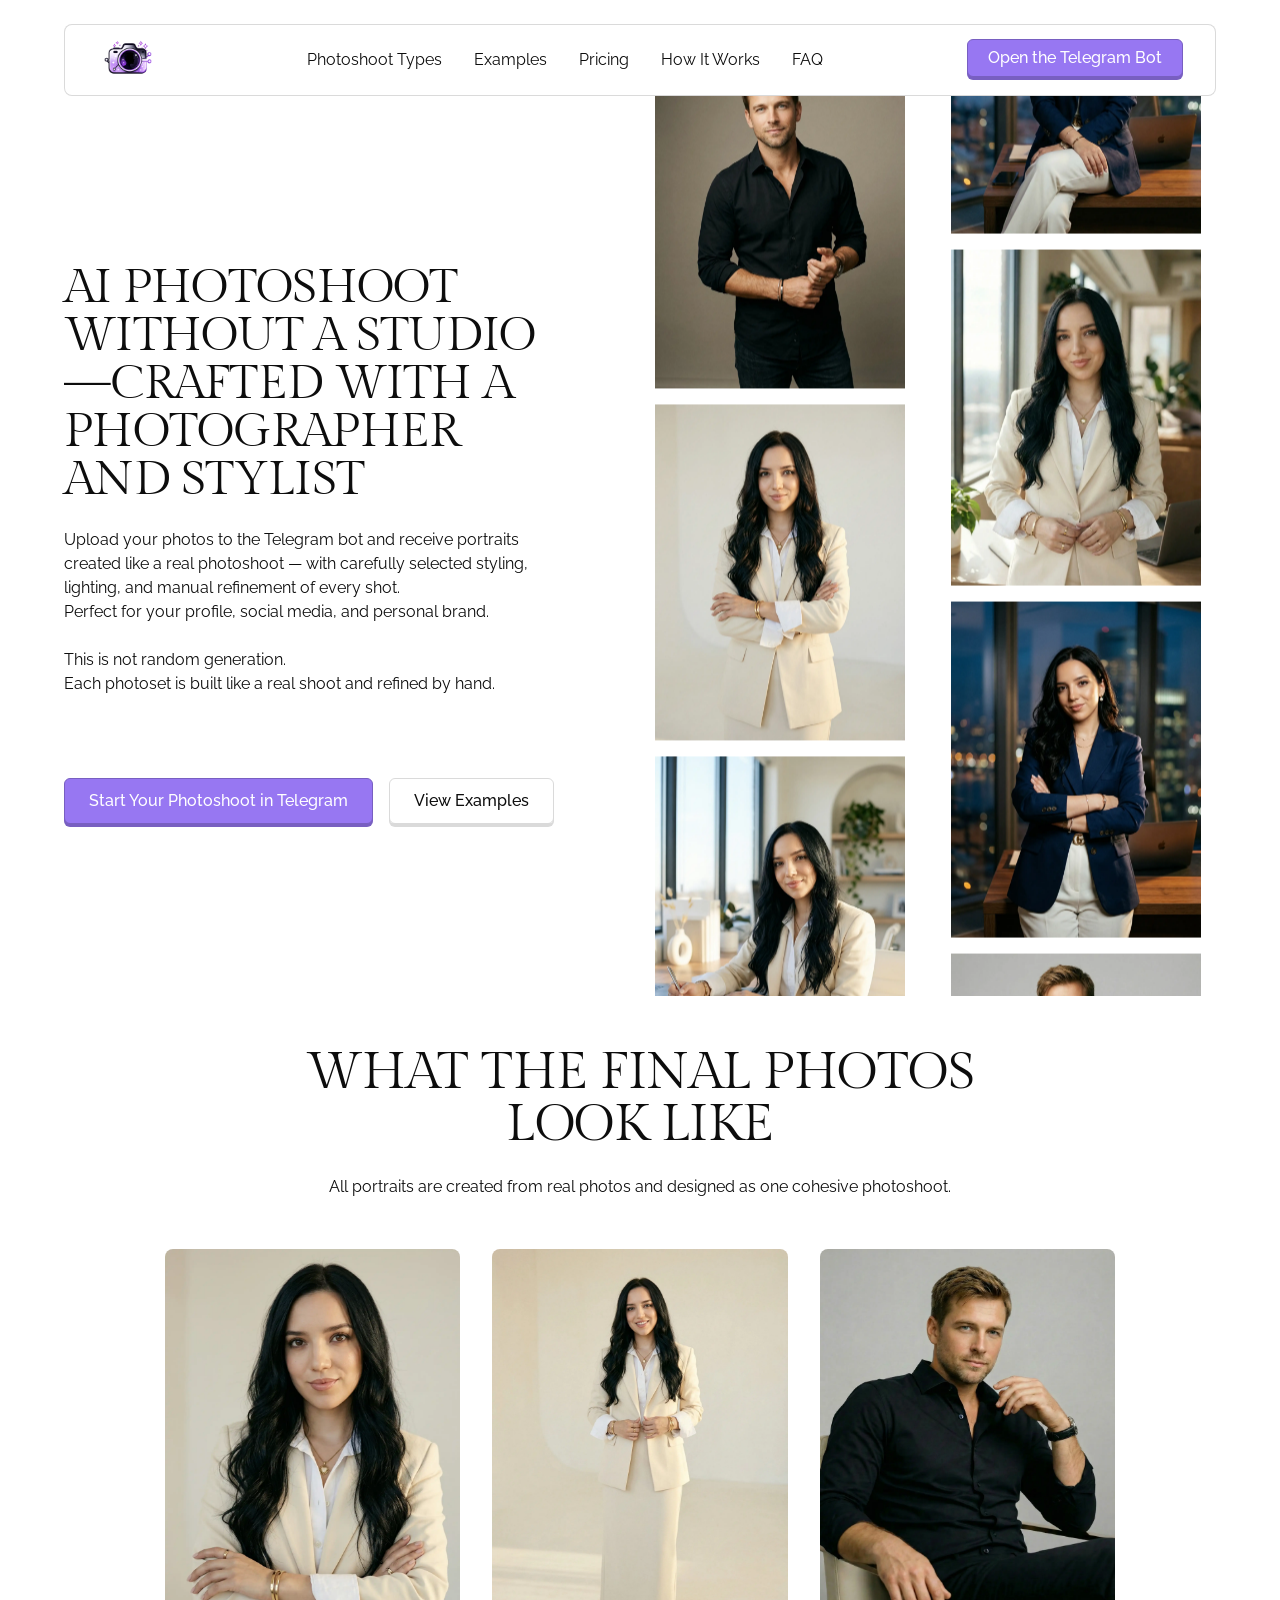
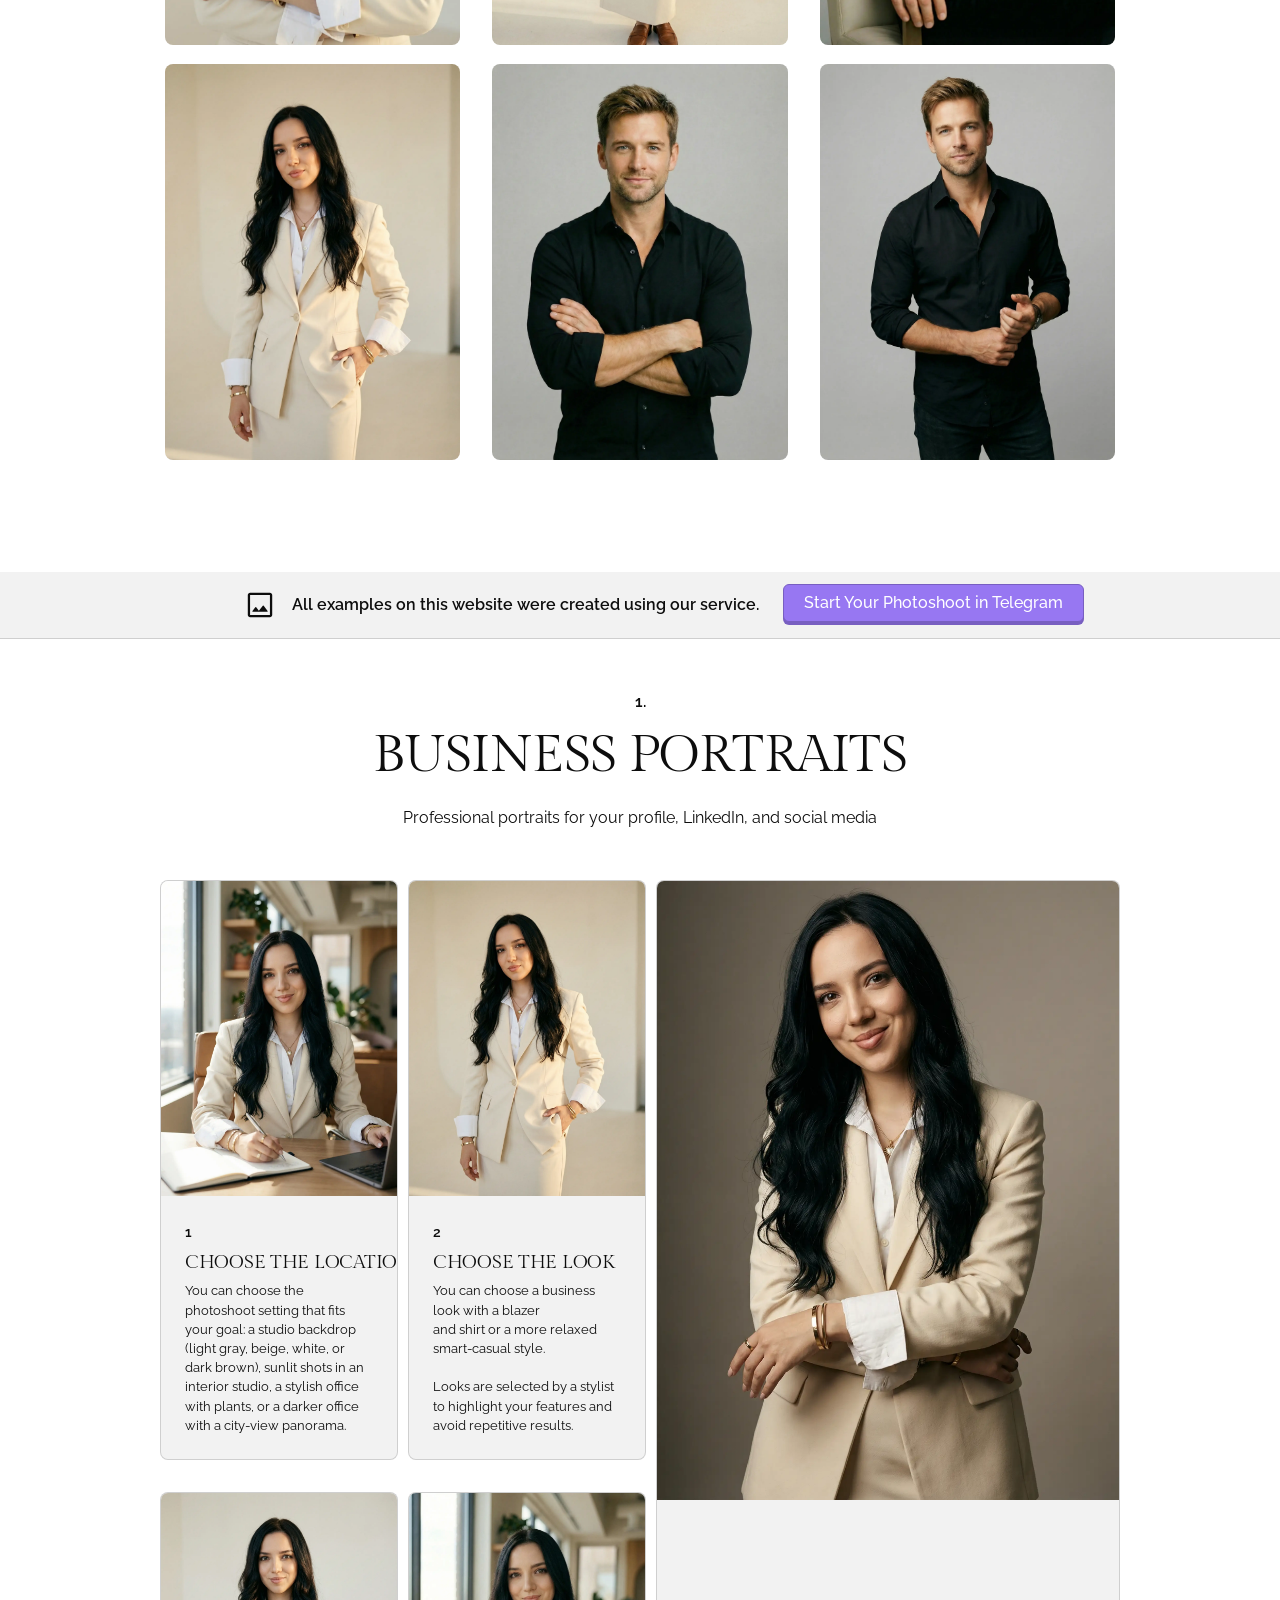
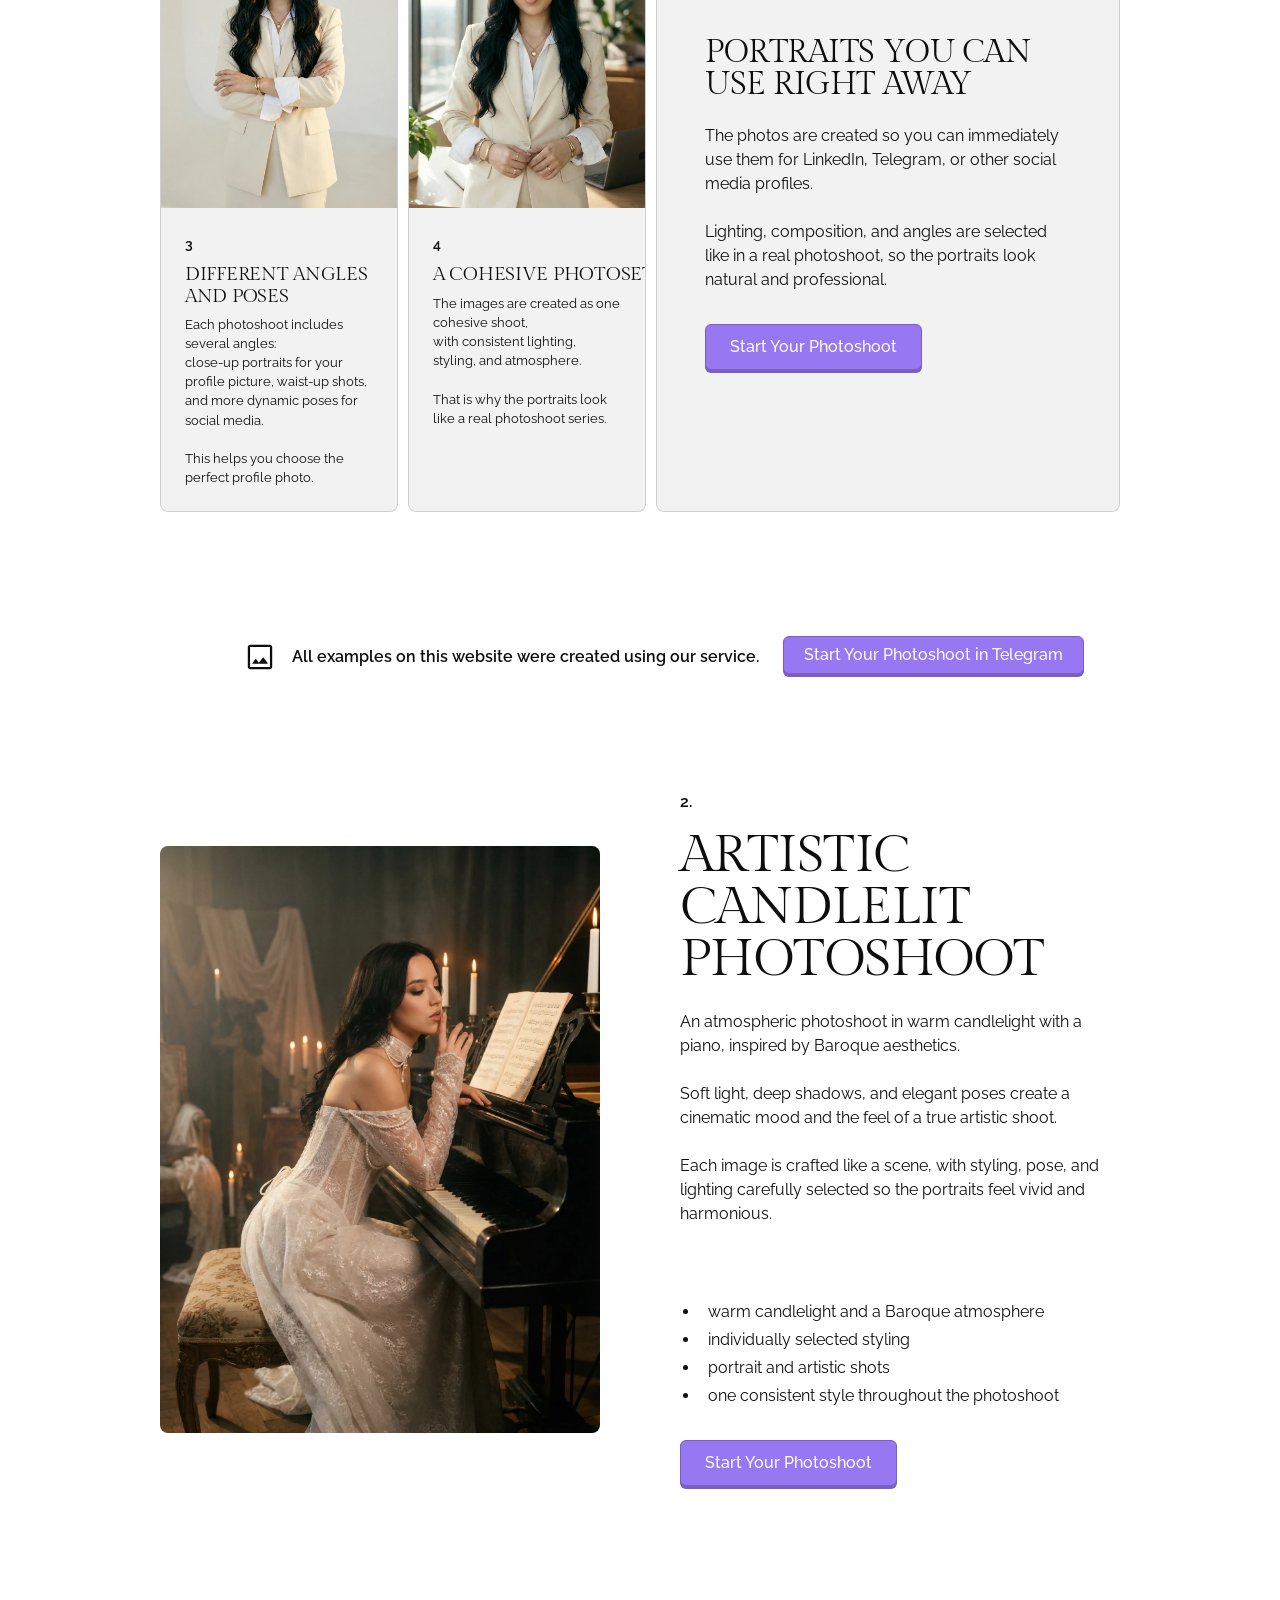
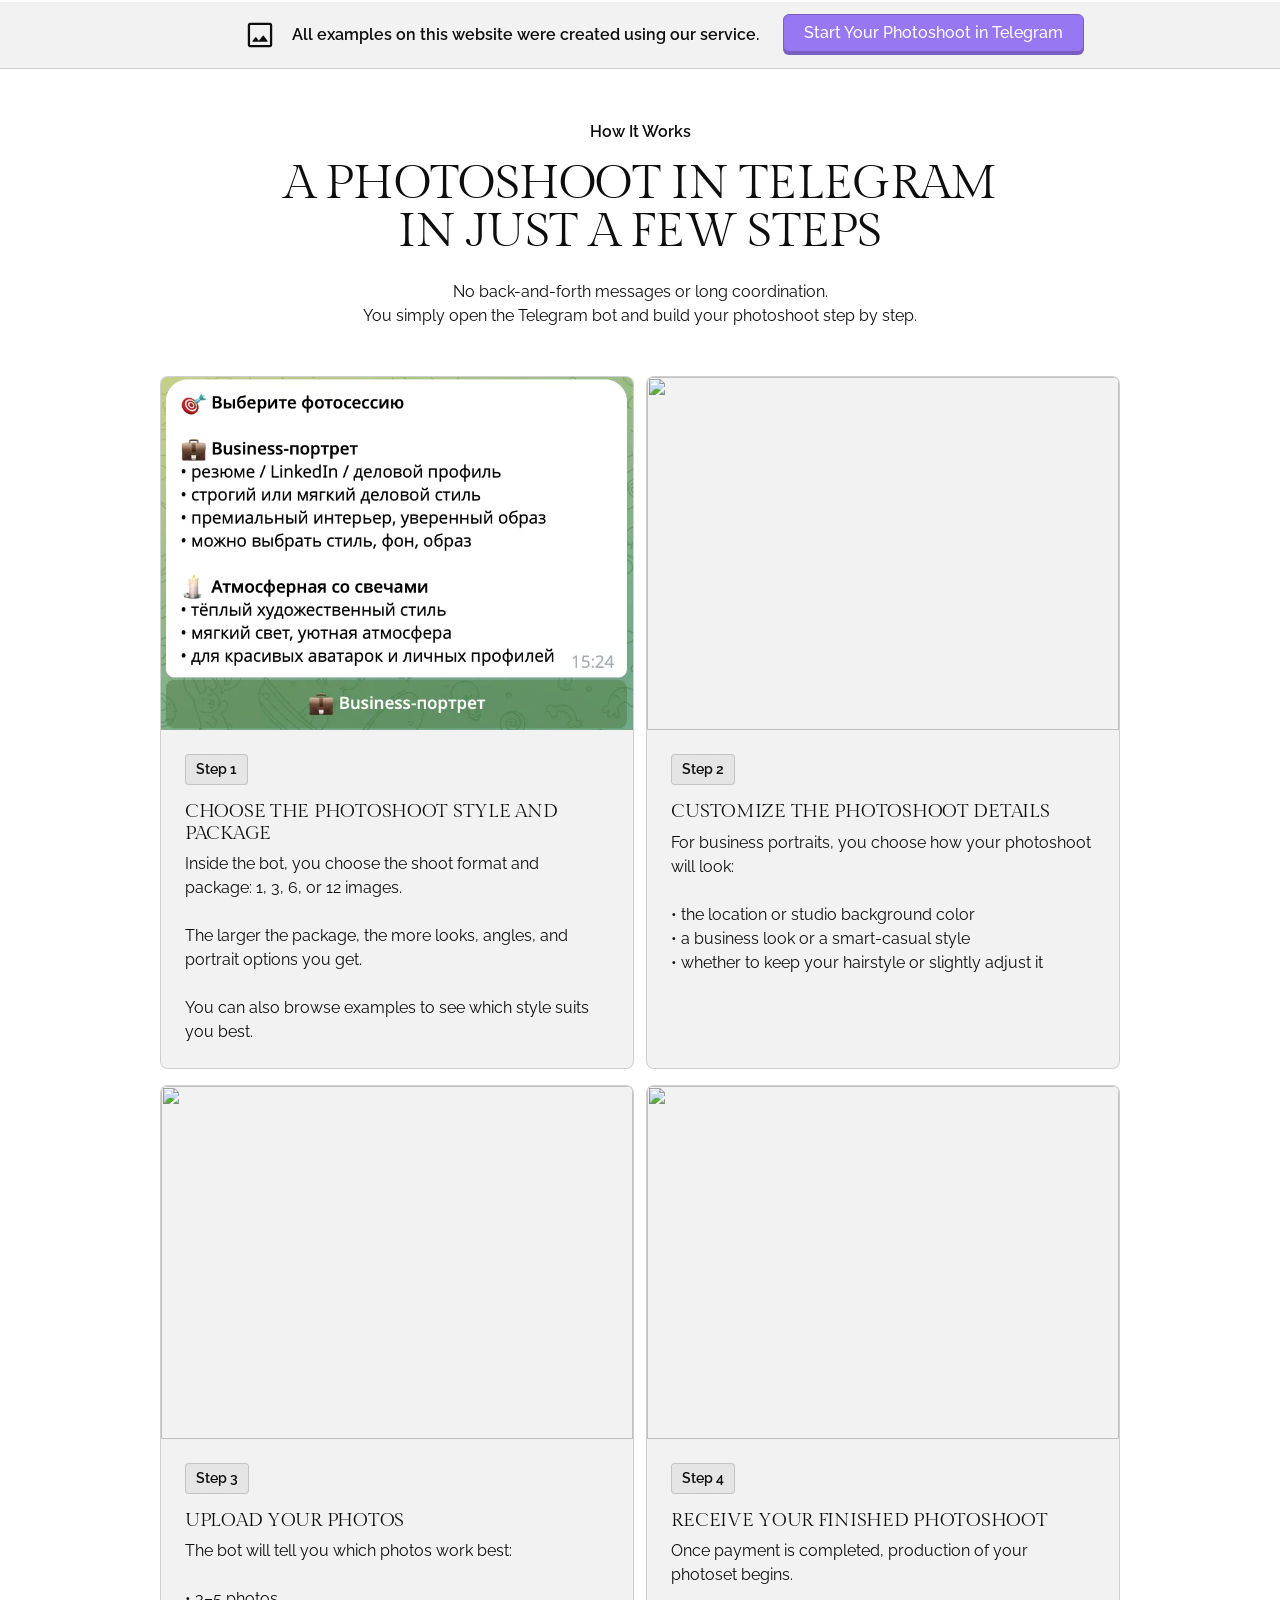
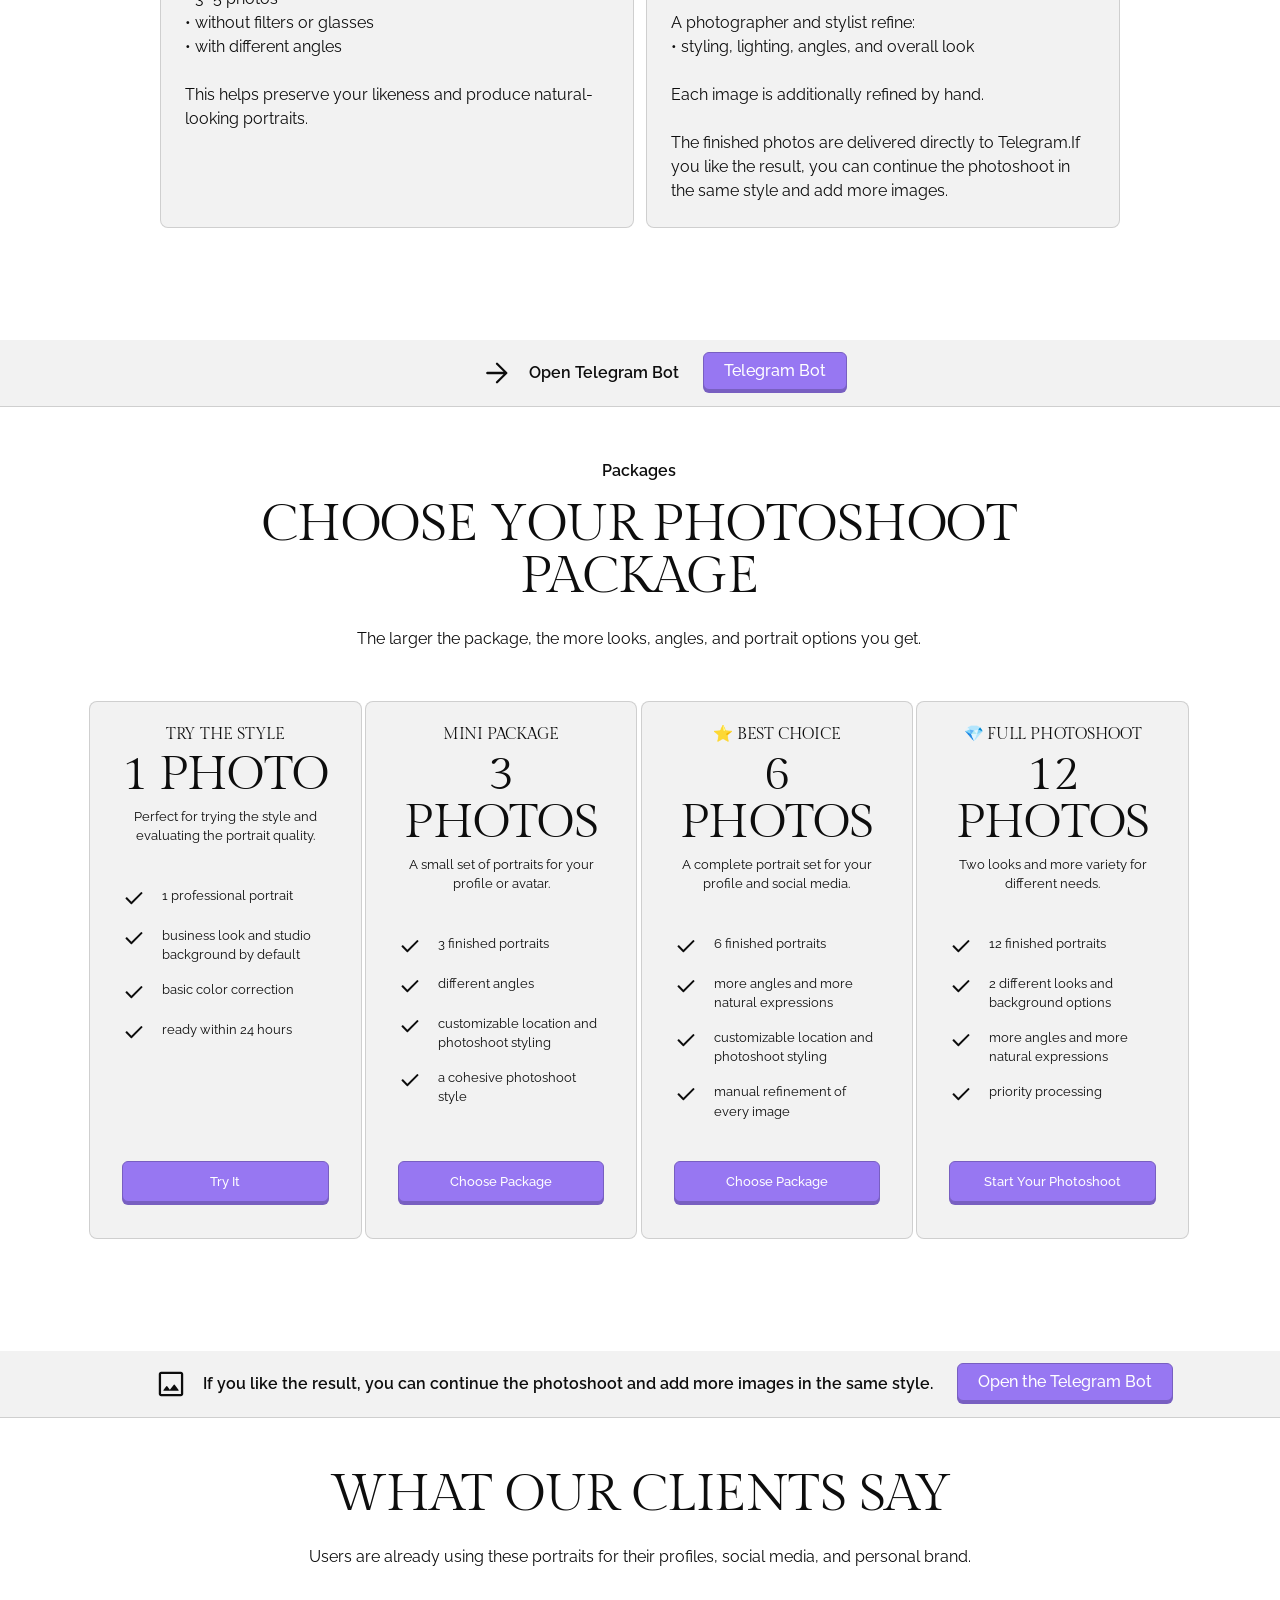
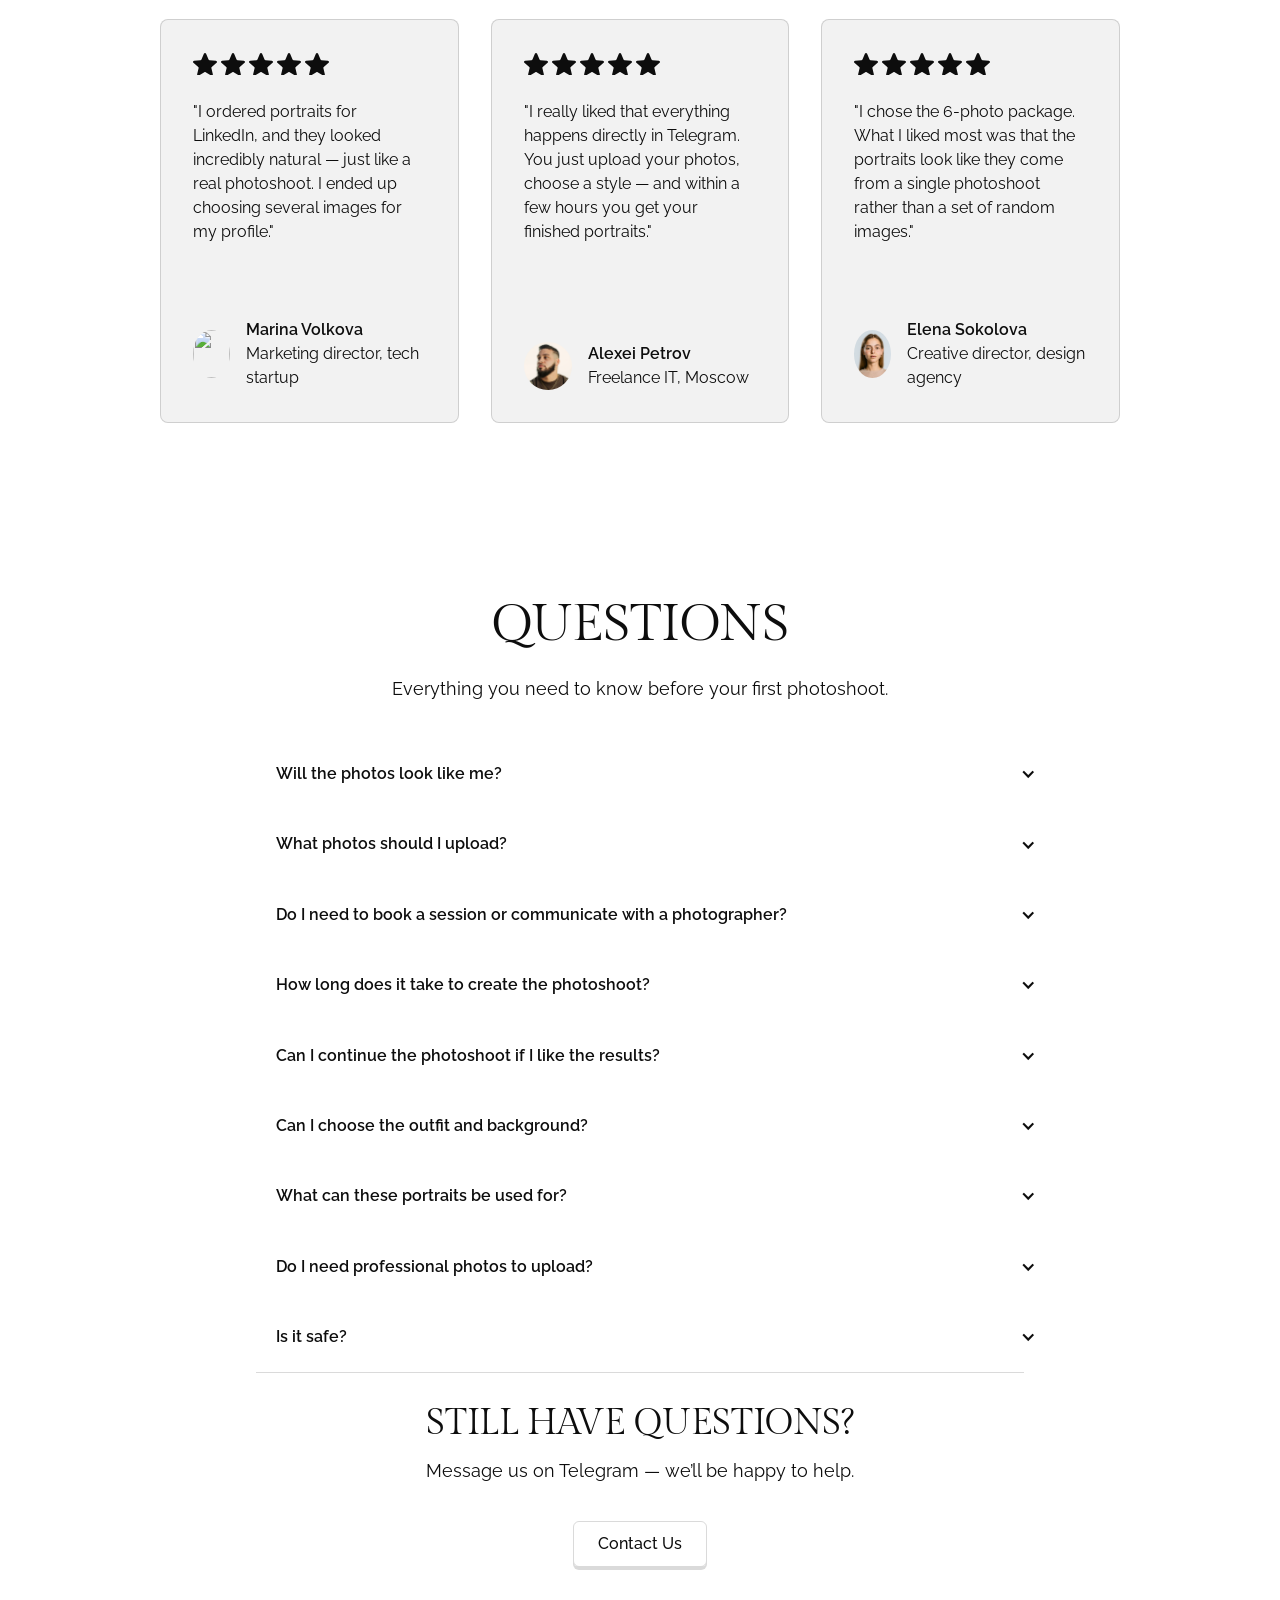
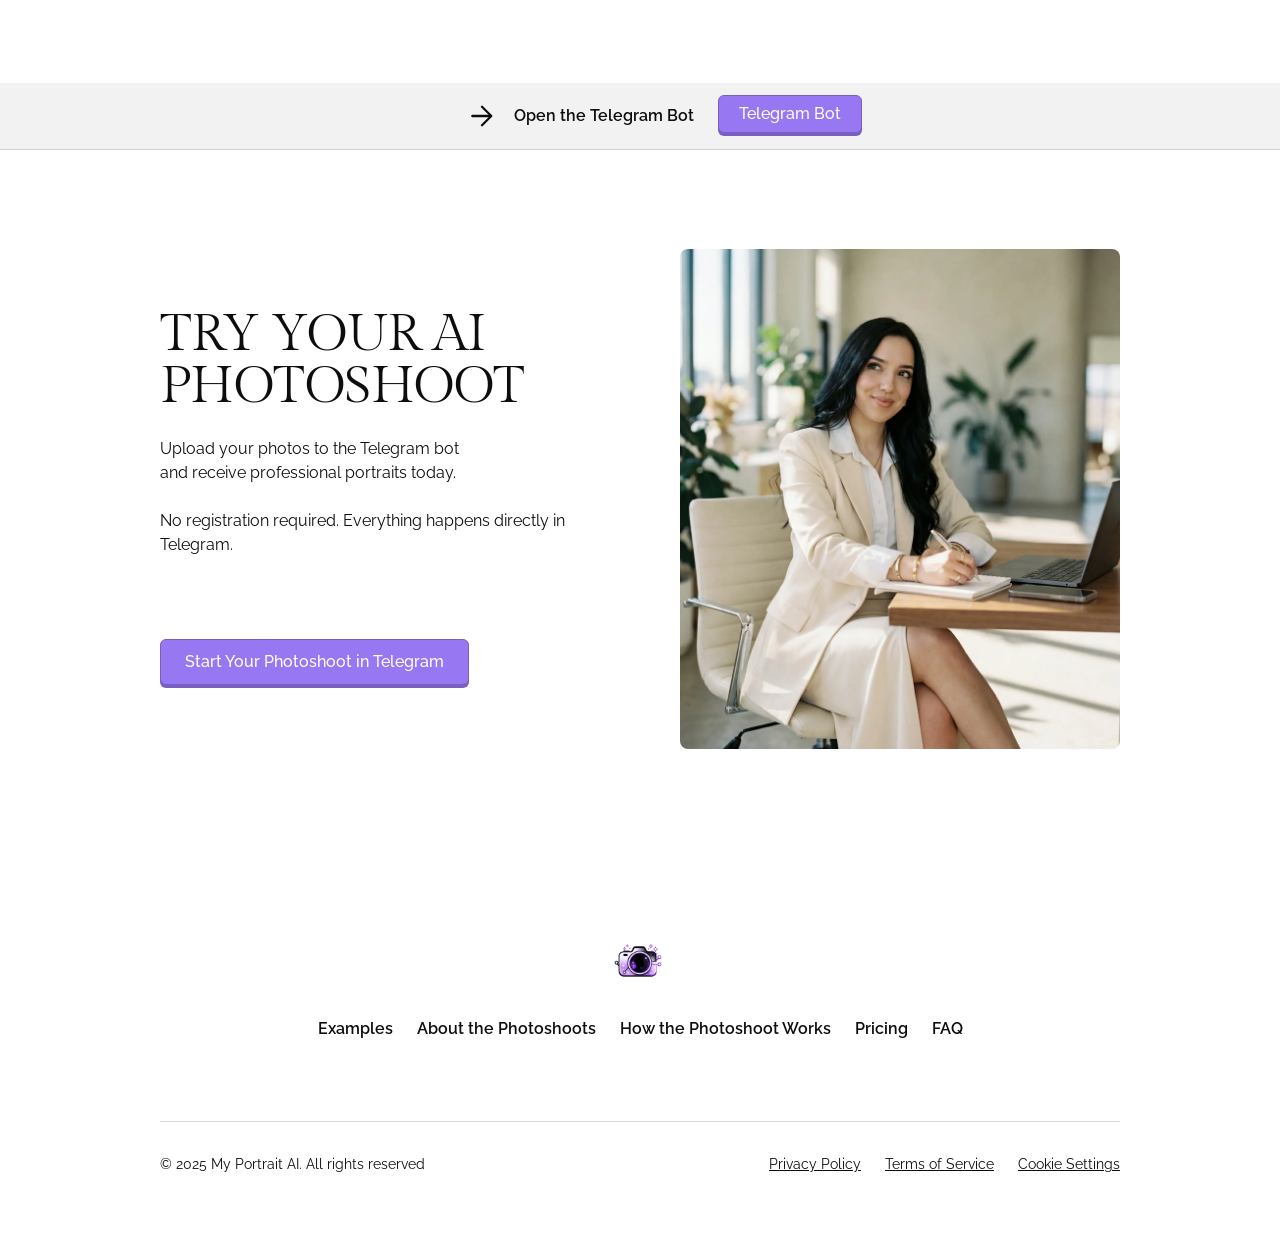
==== en/index.html @ 3881a950 "En версия" ====
<!doctype html>
<!-- saved from url=(0050)-->
<html
  lang="en"
  data-wf-domain="ekaterinas-sublime-site-4357b6.webflow.io"
  data-wf-page="69b23bfc92235defbf7c71d0"
  data-wf-site="69b23bfb92235defbf7c718c"
  data-wf-status="1"
  class="w-mod-js w-mod-ix w-mod-ix3"
>
  <head>
    <script>
      (function () {
        var savedLang = localStorage.getItem("site-lang");
        var path = window.location.pathname;

        if (savedLang === "ru") {
          if (path.startsWith("/en/")) {
            window.location.replace("/");
          }
          return;
        }

        localStorage.setItem("site-lang", "en");
      })();
    </script>
    <meta http-equiv="Content-Type" content="text/html; charset=UTF-8" />
    <style>
      .wf-force-outline-none[tabindex="-1"]:focus {
        outline: none;
      }
    </style>
    <title>My Portrait — AI Photoshoot</title>
    <meta content="width=device-width, initial-scale=1" name="viewport" />
    <meta content="Webflow" name="generator" />
    <link
      href="../assets/ekaterinas-sublime-site-4357b6.webflow.shared.d69b3212a.css"
      rel="stylesheet"
      type="text/css"
      integrity="sha384-1psyEqMc+QN7KKIRLb9+osqgpLfpocuu9thCKETKTWvB2XGjxds3gNKUhiPZKUjK"
      crossorigin="anonymous"
    />
    <script type="text/javascript">
      !(function (o, c) {
        var n = c.documentElement,
          t = " w-mod-";
        ((n.className += t + "js"),
          ("ontouchstart" in o ||
            (o.DocumentTouch && c instanceof DocumentTouch)) &&
            (n.className += t + "touch"));
      })(window, document);
    </script>
    <link href="../icon.png" rel="shortcut icon" type="image/png" />
    <link href="../icon.png" rel="apple-touch-icon" type="image/png" />
    <!-- Keep this css code to improve the font quality-->
    <style>
      * {
        -webkit-font-smoothing: antialiased;
        -moz-osx-font-smoothing: grayscale;
        -o-font-smoothing: antialiased;
      }
    </style>
  </head>
  <body>
    <div class="page-wrapper">
      <div class="global-styles">
        <div class="style-overrides w-embed">
          <style>
            /* Ensure all elements inherit the color from its parent */
            a,
            .w-input,
            .w-select,
            .w-tab-link,
            .w-nav-link,
            .w-nav-brand,
            .w-dropdown-btn,
            .w-dropdown-toggle,
            .w-slider-arrow-left,
            .w-slider-arrow-right,
            .w-dropdown-link {
              color: inherit;
              text-decoration: inherit;
              font-size: inherit;
            }

            /* Focus state style for keyboard navigation for the focusable elements */
            *[tabindex]:focus-visible,
            input[type="file"]:focus-visible {
              outline: 0.125rem solid #4d65ff;
              outline-offset: 0.125rem;
            }

            /* Get rid of top margin on first element in any rich text element */
            .w-richtext > :not(div):first-child,
            .w-richtext > div:first-child > :first-child {
              margin-top: 0 !important;
            }

            /* Get rid of bottom margin on last element in any rich text element */
            .w-richtext > :last-child,
            .w-richtext ol li:last-child,
            .w-richtext ul li:last-child {
              margin-bottom: 0 !important;
            }

            /* Prevent all click and hover interaction with an element */
            .pointer-events-off {
              pointer-events: none;
            }

            /* Enables all click and hover interaction with an element */
            .pointer-events-on {
              pointer-events: auto;
            }

            /* Create a class of .div-square which maintains a 1:1 dimension of a div */
            .div-square::after {
              content: "";
              display: block;
              padding-bottom: 100%;
            }

            /* Make sure containers never lose their center alignment */
            .container-medium,
            .container-small,
            .container-large {
              margin-right: auto !important;
              margin-left: auto !important;
            }

            /* Apply "..." after 3 lines of text */
            .text-style-3lines {
              display: -webkit-box;
              overflow: hidden;
              -webkit-line-clamp: 3;
              -webkit-box-orient: vertical;
            }

            /* Apply "..." after 2 lines of text */
            .text-style-2lines {
              display: -webkit-box;
              overflow: hidden;
              -webkit-line-clamp: 2;
              -webkit-box-orient: vertical;
            }

            /* Adds inline flex display */
            .display-inlineflex {
              display: inline-flex;
            }

            /* These classes are never overwritten */
            .hide {
              display: none !important;
            }

            /* Remove default Webflow chevron from form select */
            select {
              -webkit-appearance: none;
            }

            @media screen and (max-width: 991px) {
              .hide,
              .hide-tablet {
                display: none !important;
              }
            }
            @media screen and (max-width: 767px) {
              .hide-mobile-landscape {
                display: none !important;
              }
            }
            @media screen and (max-width: 479px) {
              .hide-mobile {
                display: none !important;
              }
            }

            .margin-0 {
              margin: 0rem !important;
            }

            .padding-0 {
              padding: 0rem !important;
            }

            .spacing-clean {
              padding: 0rem !important;
              margin: 0rem !important;
            }

            .margin-top {
              margin-right: 0rem !important;
              margin-bottom: 0rem !important;
              margin-left: 0rem !important;
            }

            .padding-top {
              padding-right: 0rem !important;
              padding-bottom: 0rem !important;
              padding-left: 0rem !important;
            }

            .margin-right {
              margin-top: 0rem !important;
              margin-bottom: 0rem !important;
              margin-left: 0rem !important;
            }

            .padding-right {
              padding-top: 0rem !important;
              padding-bottom: 0rem !important;
              padding-left: 0rem !important;
            }

            .margin-bottom {
              margin-top: 0rem !important;
              margin-right: 0rem !important;
              margin-left: 0rem !important;
            }

            .padding-bottom {
              padding-top: 0rem !important;
              padding-right: 0rem !important;
              padding-left: 0rem !important;
            }

            .margin-left {
              margin-top: 0rem !important;
              margin-right: 0rem !important;
              margin-bottom: 0rem !important;
            }

            .padding-left {
              padding-top: 0rem !important;
              padding-right: 0rem !important;
              padding-bottom: 0rem !important;
            }

            .margin-horizontal {
              margin-top: 0rem !important;
              margin-bottom: 0rem !important;
            }

            .padding-horizontal {
              padding-top: 0rem !important;
              padding-bottom: 0rem !important;
            }

            .margin-vertical {
              margin-right: 0rem !important;
              margin-left: 0rem !important;
            }

            .padding-vertical {
              padding-right: 0rem !important;
              padding-left: 0rem !important;
            }

            /* Apply "..." at 100% width */
            .truncate-width {
              width: 100%;
              white-space: nowrap;
              overflow: hidden;
              text-overflow: ellipsis;
            }
            /* Removes native scrollbar */
            .no-scrollbar {
              -ms-overflow-style: none;
              overflow: -moz-scrollbars-none;
            }

            .no-scrollbar::-webkit-scrollbar {
              display: none;
            }
          </style>
        </div>
        <div class="fonts w-embed">
          <style>
            @import url("https://fonts.googleapis.com/css?family=Gilda%20Display:400");
          </style>
          <style>
            @import url("https://fonts.googleapis.com/css?family=Raleway:400,500");
          </style>
        </div>
        <div class="color-schemes w-embed">
          <style>
            .color-scheme-1 {
            }

            .color-scheme-2 {
              --color-scheme-1--text: var(--color-scheme-2--text);
              --color-scheme-1--background: var(--color-scheme-2--background);
              --color-scheme-1--foreground: var(--color-scheme-2--foreground);
              --color-scheme-1--border: var(--color-scheme-2--border);
              --color-scheme-1--accent: var(--color-scheme-2--accent);
            }

            .color-scheme-3 {
              --color-scheme-1--text: var(--color-scheme-3--text);
              --color-scheme-1--background: var(--color-scheme-3--background);
              --color-scheme-1--foreground: var(--color-scheme-3--foreground);
              --color-scheme-1--border: var(--color-scheme-3--border);
              --color-scheme-1--accent: var(--color-scheme-3--accent);
            }

            .color-scheme-4 {
              --color-scheme-1--text: var(--color-scheme-4--text);
              --color-scheme-1--background: var(--color-scheme-4--background);
              --color-scheme-1--foreground: var(--color-scheme-4--foreground);
              --color-scheme-1--border: var(--color-scheme-4--border);
              --color-scheme-1--accent: var(--color-scheme-4--accent);
            }

            .color-scheme-5 {
              --color-scheme-1--text: var(--color-scheme-5--text);
              --color-scheme-1--background: var(--color-scheme-5--background);
              --color-scheme-1--foreground: var(--color-scheme-5--foreground);
              --color-scheme-1--border: var(--color-scheme-5--border);
              --color-scheme-1--accent: var(--color-scheme-5--accent);
            }

            .color-scheme-6 {
              --color-scheme-1--text: var(--color-scheme-6--text);
              --color-scheme-1--background: var(--color-scheme-6--background);
              --color-scheme-1--foreground: var(--color-scheme-6--foreground);
              --color-scheme-1--border: var(--color-scheme-6--border);
              --color-scheme-1--accent: var(--color-scheme-6--accent);
            }

            .color-scheme-7 {
              --color-scheme-1--text: var(--color-scheme-7--text);
              --color-scheme-1--background: var(--color-scheme-7--background);
              --color-scheme-1--foreground: var(--color-scheme-7--foreground);
              --color-scheme-1--border: var(--color-scheme-7--border);
              --color-scheme-1--accent: var(--color-scheme-7--accent);
            }

            .color-scheme-8 {
              --color-scheme-1--text: var(--color-scheme-8--text);
              --color-scheme-1--background: var(--color-scheme-8--background);
              --color-scheme-1--foreground: var(--color-scheme-8--foreground);
              --color-scheme-1--border: var(--color-scheme-8--border);
              --color-scheme-1--accent: var(--color-scheme-8--accent);
            }

            .w-slider-dot {
              background-color: var(--color-scheme-1--text);
              opacity: 0.2;
            }

            .w-slider-dot.w-active {
              background-color: var(--color-scheme-1--text);
              opacity: 1;
            }

            /* Override .w-slider-nav-invert styles */
            .w-slider-nav-invert .w-slider-dot {
              background-color: var(--color-scheme-1--text) !important;
              opacity: 0.2 !important;
            }

            .w-slider-nav-invert .w-slider-dot.w-active {
              background-color: var(--color-scheme-1--text) !important;
              opacity: 1 !important;
            }
          </style>
        </div>
      </div>
      <div
        data-collapse="medium"
        data-animation="default"
        data-duration="400"
        data-easing="ease"
        data-easing2="ease"
        role="banner"
        class="navbar13_component delete-this-class color-scheme-6 w-nav"
      >
        <div class="navbar13_container">
          <a href="#" class="navbar13_logo-link w-nav-brand"
            ><img
              sizes="66px"
              height="44px"
              alt=""
              src="../assets/logo.webp"
              loading="eager"
              class="navbar13_logo"
          /></a>
          <nav
            role="navigation"
            id="w-node-_5f6bf725-7bb9-bc20-d218-20cb5a5f5658-5a5f5643"
            class="navbar13_menu w-nav-menu"
          >
            <div class="navbar13_menu-link-wrapper">
              <a href="#types" class="navbar13_link w-nav-link"
                >Photoshoot Types</a
              ><a href="#example" class="navbar13_link w-nav-link">Examples</a
              ><a href="#tariff" class="navbar13_link w-nav-link">Pricing</a
              ><a href="#photo-shoot-steps" class="navbar13_link w-nav-link"
                >How It Works</a
              ><a href="#questions" class="navbar13_link w-nav-link">FAQ</a>
            </div>
          </nav>
          <div
            id="w-node-_5f6bf725-7bb9-bc20-d218-20cb5a5f566c-5a5f5643"
            class="navbar13_button-wrapper"
          >
            <a
              href="https://t.me/myportrait_ai_bot"
              target="_blank"
              class="button is-small w-button"
              >Open the Telegram Bot</a
            >
            <div
              class="navbar13_menu-button w-nav-button"
              style="-webkit-user-select: text"
              aria-label="menu"
              role="button"
              tabindex="0"
              aria-controls="w-nav-overlay-0"
              aria-haspopup="menu"
              aria-expanded="false"
            >
              <div class="menu-icon2">
                <div class="menu-icon2_line-top"></div>
                <div class="menu-icon2_line-middle">
                  <div class="menu-icon1_line-middle-inner"></div>
                </div>
                <div class="menu-icon2_line-bottom"></div>
              </div>
            </div>
          </div>
        </div>
        <div class="w-nav-overlay" data-wf-ignore="" id="w-nav-overlay-0"></div>
      </div>
      <main class="main-wrapper">
        <header
          data-w-id="26de5010-ed25-604e-8ed6-b7bf98430f5e"
          class="section_header76"
        >
          <div class="w-layout-grid header76_component">
            <div
              id="w-node-_26de5010-ed25-604e-8ed6-b7bf98430f60-bf7c71d0"
              class="header76_content-left"
            >
              <div class="margin-bottom margin-small">
                <h1 class="heading-style-h1">
                  AI Photoshoot Without a Studio <br />
                  —crafted with a photographer and stylist
                </h1>
              </div>
              <p class="text-size-medium">
                Upload your photos to the Telegram bot and receive portraits
                created like a real photoshoot — with carefully selected
                styling, lighting, and manual refinement of every shot.<br />Perfect
                for your profile, social media, and personal brand.<br /><br />This
                is not random generation.<br />Each photoset is built like a
                real shoot and refined by hand.
              </p>
              <div class="margin-top margin-medium">
                <div class="button-group">
                  <a
                    href="https://t.me/myportrait_ai_bot"
                    target="_blank"
                    class="button w-button"
                    >Start Your Photoshoot in Telegram</a
                  ><a href="#example" class="button is-secondary w-button"
                    >View Examples</a
                  >
                </div>
              </div>
            </div>
            <div class="header76_content-right">
              <div class="header76_images-layout">
                <div
                  class="header76_image-list-left"
                  style="
                    transform: translate3d(0px, -0.6383%, 0px);
                    transform-style: preserve-3d;
                    translate: none;
                    rotate: none;
                    scale: none;
                    will-change: transform;
                  "
                >
                  <div
                    id="w-node-_26de5010-ed25-604e-8ed6-b7bf98430f79-bf7c71d0"
                    class="header76_image-list"
                  >
                    <div
                      id="w-node-_26de5010-ed25-604e-8ed6-b7bf98430f7a-bf7c71d0"
                      class="header76_image-wrapper"
                    >
                      <img
                        id="w-node-_26de5010-ed25-604e-8ed6-b7bf98430f7b-bf7c71d0"
                        sizes="(max-width: 666px) 100vw, 666px"
                        alt=""
                        src="../assets/studio7.webp"
                        loading="eager"
                        class="header76_image"
                      />
                    </div>
                    <div
                      id="w-node-_26de5010-ed25-604e-8ed6-b7bf98430f7c-bf7c71d0"
                      class="header76_image-wrapper"
                    >
                      <img
                        sizes="(max-width: 667px) 100vw, 667px"
                        alt=""
                        src="../assets/men4.webp"
                        loading="eager"
                        class="header76_image"
                      />
                    </div>
                    <div
                      id="w-node-_26de5010-ed25-604e-8ed6-b7bf98430f7e-bf7c71d0"
                      class="header76_image-wrapper"
                    >
                      <img
                        id="w-node-_26de5010-ed25-604e-8ed6-b7bf98430f7f-bf7c71d0"
                        sizes="(max-width: 668px) 100vw, 668px"
                        alt=""
                        src="../assets/studio6.webp"
                        loading="eager"
                        class="header76_image"
                      />
                    </div>
                    <div class="header76_image-wrapper">
                      <img
                        id="w-node-_26de5010-ed25-604e-8ed6-b7bf98430f82-bf7c71d0"
                        sizes="(max-width: 670px) 100vw, 670px"
                        alt=""
                        src="../assets/office4.webp"
                        loading="eager"
                        class="header76_image"
                      />
                    </div>
                    <div
                      id="w-node-_26de5010-ed25-604e-8ed6-b7bf98430f83-bf7c71d0"
                      class="header76_image-wrapper"
                    >
                      <img
                        id="w-node-_26de5010-ed25-604e-8ed6-b7bf98430f84-bf7c71d0"
                        sizes="(max-width: 667px) 100vw, 667px"
                        alt=""
                        src="../assets/studio1.webp"
                        loading="eager"
                        class="header76_image"
                      />
                    </div>
                    <div
                      id="w-node-_26de5010-ed25-604e-8ed6-b7bf98430f85-bf7c71d0"
                      class="header76_image-wrapper"
                    >
                      <img
                        id="w-node-_26de5010-ed25-604e-8ed6-b7bf98430f86-bf7c71d0"
                        sizes="(max-width: 669px) 100vw, 669px"
                        alt=""
                        src="../assets/men6.webp"
                        loading="eager"
                        class="header76_image"
                      />
                    </div>
                  </div>
                  <div class="header76_image-list">
                    <div
                      id="w-node-bed469f1-bc79-b8c0-aef6-b458f424ca70-bf7c71d0"
                      class="header76_image-wrapper"
                    >
                      <img
                        id="w-node-bed469f1-bc79-b8c0-aef6-b458f424ca71-bf7c71d0"
                        sizes="(max-width: 666px) 100vw, 666px"
                        alt=""
                        src="../assets/studio7.webp"
                        loading="eager"
                        class="header76_image"
                      />
                    </div>
                    <div
                      id="w-node-bed469f1-bc79-b8c0-aef6-b458f424ca72-bf7c71d0"
                      class="header76_image-wrapper"
                    >
                      <img
                        sizes="(max-width: 667px) 100vw, 667px"
                        alt=""
                        src="../assets/men4.webp"
                        loading="eager"
                        class="header76_image"
                      />
                    </div>
                    <div
                      id="w-node-bed469f1-bc79-b8c0-aef6-b458f424ca74-bf7c71d0"
                      class="header76_image-wrapper"
                    >
                      <img
                        id="w-node-bed469f1-bc79-b8c0-aef6-b458f424ca75-bf7c71d0"
                        sizes="(max-width: 668px) 100vw, 668px"
                        alt=""
                        src="../assets/studio6.webp"
                        loading="eager"
                        class="header76_image"
                      />
                    </div>
                    <div class="header76_image-wrapper">
                      <img
                        id="w-node-bed469f1-bc79-b8c0-aef6-b458f424ca77-bf7c71d0"
                        sizes="(max-width: 670px) 100vw, 670px"
                        alt=""
                        src="../assets/office4.webp"
                        loading="eager"
                        class="header76_image"
                      />
                    </div>
                    <div
                      id="w-node-bed469f1-bc79-b8c0-aef6-b458f424ca78-bf7c71d0"
                      class="header76_image-wrapper"
                    >
                      <img
                        id="w-node-bed469f1-bc79-b8c0-aef6-b458f424ca79-bf7c71d0"
                        sizes="(max-width: 667px) 100vw, 667px"
                        alt=""
                        src="../assets/studio1.webp"
                        loading="eager"
                        class="header76_image"
                      />
                    </div>
                    <div
                      id="w-node-bed469f1-bc79-b8c0-aef6-b458f424ca7a-bf7c71d0"
                      class="header76_image-wrapper"
                    >
                      <img
                        id="w-node-bed469f1-bc79-b8c0-aef6-b458f424ca7b-bf7c71d0"
                        sizes="(max-width: 669px) 100vw, 669px"
                        alt=""
                        src="../assets/men6.webp"
                        loading="eager"
                        class="header76_image"
                      />
                    </div>
                  </div>
                </div>
                <div
                  class="header76_image-list-right"
                  style="
                    transform: translate3d(0px, -43.3946%, 0px);
                    transform-style: preserve-3d;
                    translate: none;
                    rotate: none;
                    scale: none;
                    will-change: transform;
                  "
                >
                  <div
                    id="w-node-_26de5010-ed25-604e-8ed6-b7bf98430f88-bf7c71d0"
                    class="header76_image-list"
                  >
                    <div
                      id="w-node-_26de5010-ed25-604e-8ed6-b7bf98430f89-bf7c71d0"
                      class="header76_image-wrapper"
                    >
                      <img
                        id="w-node-_26de5010-ed25-604e-8ed6-b7bf98430f8a-bf7c71d0"
                        sizes="(max-width: 668px) 100vw, 668px"
                        alt=""
                        src="../assets/night2.webp"
                        loading="eager"
                        class="header76_image"
                      />
                    </div>
                    <div
                      id="w-node-_26de5010-ed25-604e-8ed6-b7bf98430f8b-bf7c71d0"
                      class="header76_image-wrapper"
                    >
                      <img
                        id="w-node-_26de5010-ed25-604e-8ed6-b7bf98430f8c-bf7c71d0"
                        sizes="(max-width: 669px) 100vw, 669px"
                        alt=""
                        src="../assets/office1.webp"
                        loading="eager"
                        class="header76_image"
                      />
                    </div>
                    <div
                      id="w-node-_26de5010-ed25-604e-8ed6-b7bf98430f8d-bf7c71d0"
                      class="header76_image-wrapper"
                    >
                      <img
                        id="w-node-_26de5010-ed25-604e-8ed6-b7bf98430f8e-bf7c71d0"
                        sizes="(max-width: 667px) 100vw, 667px"
                        alt=""
                        src="../assets/night1.webp"
                        loading="eager"
                        class="header76_image"
                      />
                    </div>
                    <div
                      id="w-node-_26de5010-ed25-604e-8ed6-b7bf98430f90-bf7c71d0"
                      class="header76_image-wrapper"
                    >
                      <img
                        id="w-node-_26de5010-ed25-604e-8ed6-b7bf98430f91-bf7c71d0"
                        sizes="(max-width: 667px) 100vw, 667px"
                        alt=""
                        src="../assets/men3.webp"
                        loading="eager"
                        class="header76_image"
                      />
                    </div>
                    <div
                      id="w-node-_26de5010-ed25-604e-8ed6-b7bf98430f92-bf7c71d0"
                      class="header76_image-wrapper"
                    >
                      <img
                        id="w-node-_26de5010-ed25-604e-8ed6-b7bf98430f93-bf7c71d0"
                        sizes="(max-width: 665px) 100vw, 665px"
                        alt=""
                        src="../assets/studio2.webp"
                        loading="eager"
                        class="header76_image"
                      />
                    </div>
                    <div
                      id="w-node-_26de5010-ed25-604e-8ed6-b7bf98430f94-bf7c71d0"
                      class="header76_image-wrapper"
                    >
                      <img
                        id="w-node-_26de5010-ed25-604e-8ed6-b7bf98430f95-bf7c71d0"
                        sizes="(max-width: 668px) 100vw, 668px"
                        alt=""
                        src="../assets/men5.webp"
                        loading="eager"
                        class="header76_image"
                      />
                    </div>
                  </div>
                  <div class="header76_image-list">
                    <div
                      id="w-node-_2bc8b5b9-3b94-95f8-d348-9cb8a36846d1-bf7c71d0"
                      class="header76_image-wrapper"
                    >
                      <img
                        id="w-node-_2bc8b5b9-3b94-95f8-d348-9cb8a36846d2-bf7c71d0"
                        sizes="(max-width: 668px) 100vw, 668px"
                        alt=""
                        src="../assets/night2.webp"
                        loading="eager"
                        class="header76_image"
                      />
                    </div>
                    <div
                      id="w-node-_2bc8b5b9-3b94-95f8-d348-9cb8a36846d3-bf7c71d0"
                      class="header76_image-wrapper"
                    >
                      <img
                        id="w-node-_2bc8b5b9-3b94-95f8-d348-9cb8a36846d4-bf7c71d0"
                        sizes="(max-width: 669px) 100vw, 669px"
                        alt=""
                        src="../assets/office1.webp"
                        loading="eager"
                        class="header76_image"
                      />
                    </div>
                    <div
                      id="w-node-_2bc8b5b9-3b94-95f8-d348-9cb8a36846d5-bf7c71d0"
                      class="header76_image-wrapper"
                    >
                      <img
                        id="w-node-_2bc8b5b9-3b94-95f8-d348-9cb8a36846d6-bf7c71d0"
                        sizes="(max-width: 667px) 100vw, 667px"
                        alt=""
                        src="../assets/night1.webp"
                        loading="eager"
                        class="header76_image"
                      />
                    </div>
                    <div
                      id="w-node-_2bc8b5b9-3b94-95f8-d348-9cb8a36846d7-bf7c71d0"
                      class="header76_image-wrapper"
                    >
                      <img
                        id="w-node-_2bc8b5b9-3b94-95f8-d348-9cb8a36846d8-bf7c71d0"
                        sizes="(max-width: 667px) 100vw, 667px"
                        alt=""
                        src="../assets/men3.webp"
                        loading="eager"
                        class="header76_image"
                      />
                    </div>
                    <div
                      id="w-node-_2bc8b5b9-3b94-95f8-d348-9cb8a36846d9-bf7c71d0"
                      class="header76_image-wrapper"
                    >
                      <img
                        id="w-node-_2bc8b5b9-3b94-95f8-d348-9cb8a36846da-bf7c71d0"
                        sizes="(max-width: 665px) 100vw, 665px"
                        alt=""
                        src="../assets/studio2.webp"
                        loading="eager"
                        class="header76_image"
                      />
                    </div>
                    <div
                      id="w-node-_2bc8b5b9-3b94-95f8-d348-9cb8a36846db-bf7c71d0"
                      class="header76_image-wrapper"
                    >
                      <img
                        id="w-node-_2bc8b5b9-3b94-95f8-d348-9cb8a36846dc-bf7c71d0"
                        sizes="(max-width: 668px) 100vw, 668px"
                        alt=""
                        src="../assets/men5.webp"
                        loading="eager"
                        class="header76_image"
                      />
                    </div>
                  </div>
                </div>
              </div>
            </div>
          </div>
        </header>
        <section class="section_gallery5">
          <div class="padding-global">
            <div class="container-large">
              <div class="padding-section-large">
                <div class="gallery5_component">
                  <div class="margin-bottom margin-xxlarge">
                    <div class="text-align-center">
                      <div class="max-width-large align-center">
                        <div class="margin-bottom margin-small">
                          <h2 id="example" class="heading-style-h2">
                            What the Final Photos Look Like
                          </h2>
                        </div>
                        <p class="text-size-medium">
                          All portraits are created from real photos and
                          designed as one cohesive photoshoot.
                        </p>
                      </div>
                    </div>
                  </div>
                  <div class="w-layout-grid gallery5_grid-list">
                    <div class="w-layout-grid gallery5_row">
                      <a
                        href="#"
                        id="w-node-_26de5010-ed25-604e-8ed6-b7bf98430fa5-bf7c71d0"
                        class="gallery5_lightbox-link w-inline-block w-lightbox"
                        aria-label="open lightbox"
                        aria-haspopup="dialog"
                        ><div class="gallery5_image-wrapper">
                          <img
                            sizes="(max-width: 665px) 100vw, 665px"
                            alt=""
                            src="../assets/studio2.webp"
                            loading="eager"
                            class="gallery5_image-aspect-ratio-auto"
                          />
                        </div>
                        <script type="application/json" class="w-json">
                          {
                            "items": [],
                            "group": ""
                          }
                        </script></a
                      ><a
                        href="#"
                        id="w-node-_26de5010-ed25-604e-8ed6-b7bf98430fa8-bf7c71d0"
                        class="gallery5_lightbox-link w-inline-block w-lightbox"
                        aria-label="open lightbox"
                        aria-haspopup="dialog"
                        ><div class="gallery5_image-wrapper">
                          <img
                            sizes="(max-width: 1792px) 100vw, 1792px"
                            alt=""
                            src="../assets/studio8.webp"
                            loading="eager"
                            class="gallery5_image-aspect-ratio-auto"
                          />
                        </div>
                        <script type="application/json" class="w-json">
                          {
                            "items": [],
                            "group": ""
                          }
                        </script></a
                      ><a
                        href="#"
                        id="w-node-_26de5010-ed25-604e-8ed6-b7bf98430fab-bf7c71d0"
                        class="gallery5_lightbox-link w-inline-block w-lightbox"
                        aria-label="open lightbox"
                        aria-haspopup="dialog"
                        ><div class="gallery5_image-wrapper">
                          <img
                            sizes="(max-width: 1792px) 100vw, 1792px"
                            alt=""
                            src="../assets/men2.webp"
                            loading="eager"
                            class="gallery5_image-aspect-ratio-auto"
                          />
                        </div>
                        <script type="application/json" class="w-json">
                          {
                            "items": [],
                            "group": ""
                          }
                        </script></a
                      >
                    </div>
                    <div class="w-layout-grid gallery5_row">
                      <a
                        href="#"
                        id="w-node-_26de5010-ed25-604e-8ed6-b7bf98430faf-bf7c71d0"
                        class="gallery5_lightbox-link w-inline-block w-lightbox"
                        aria-label="open lightbox"
                        aria-haspopup="dialog"
                        ><div class="gallery5_image-wrapper">
                          <img
                            sizes="(max-width: 1792px) 100vw, 1792px"
                            alt=""
                            src="../assets/studio5.webp"
                            loading="eager"
                            class="gallery5_image-aspect-ratio-auto"
                          />
                        </div>
                        <script type="application/json" class="w-json">
                          {
                            "items": [],
                            "group": ""
                          }
                        </script></a
                      ><a
                        href="#"
                        id="w-node-_26de5010-ed25-604e-8ed6-b7bf98430fb2-bf7c71d0"
                        class="gallery5_lightbox-link w-inline-block w-lightbox"
                        aria-label="open lightbox"
                        aria-haspopup="dialog"
                        ><div class="gallery5_image-wrapper">
                          <img
                            sizes="(max-width: 1792px) 100vw, 1792px"
                            alt=""
                            src="../assets/men1.webp"
                            loading="eager"
                            class="gallery5_image-aspect-ratio-auto"
                          />
                        </div>
                        <script type="application/json" class="w-json">
                          {
                            "items": [],
                            "group": ""
                          }
                        </script></a
                      ><a
                        href="#"
                        id="w-node-_26de5010-ed25-604e-8ed6-b7bf98430fb5-bf7c71d0"
                        class="gallery5_lightbox-link w-inline-block w-lightbox"
                        aria-label="open lightbox"
                        aria-haspopup="dialog"
                        ><div class="gallery5_image-wrapper">
                          <img
                            sizes="(max-width: 1792px) 100vw, 1792px"
                            alt=""
                            src="../assets/men3.webp"
                            loading="eager"
                            class="gallery5_image-aspect-ratio-auto"
                          />
                        </div>
                        <script type="application/json" class="w-json">
                          {
                            "items": [],
                            "group": ""
                          }
                        </script></a
                      >
                    </div>
                  </div>
                </div>
              </div>
            </div>
          </div>
        </section>
        <section class="banner7_component">
          <div class="padding-global">
            <div class="banner7_content-wrapper">
              <div class="banner7_content">
                <div class="banner7_icon-wrapper">
                  <div class="icon-1x1-small w-embed">
                    <svg
                      xmlns="http://www.w3.org/2000/svg"
                      width="100%"
                      height="100%"
                      viewBox="0 -960 960 960"
                    >
                      <path
                        fill="currentColor"
                        d="M182.15-114.02q-27.6 0-47.86-20.27-20.27-20.26-20.27-47.86v-595.7q0-27.7 20.27-48.03 20.26-20.34 47.86-20.34h595.7q27.7 0 48.03 20.34 20.34 20.33 20.34 48.03v595.7q0 27.6-20.34 47.86-20.33 20.27-48.03 20.27h-595.7Zm0-68.13h595.7v-595.7h-595.7v595.7Zm0 0v-595.7 595.7Zm84.57-92.7h427.56q10.06 0 14.73-9.1 4.66-9.11-1.05-18.25l-116.29-156q-5.55-6.71-13.71-6.83-8.16-.12-13.63 6.83L446-305.59 366.91-414.2q-5.79-6.95-13.95-6.83-8.16.12-13.63 6.83l-85.29 112q-6.71 9.14-2.05 18.25 4.67 9.1 14.73 9.1Z"
                      ></path>
                    </svg>
                  </div>
                </div>
                <div class="banner7_text-wrapper">
                  <div class="text-weight-semibold">
                    All examples on this website were created using our service.
                  </div>
                </div>
                <div class="button-group">
                  <a
                    href="https://t.me/myportrait_ai_bot"
                    target="_blank"
                    class="button is-small w-button"
                    >Start Your Photoshoot in Telegram</a
                  >
                </div>
              </div>
            </div>
          </div>
        </section>
        <section class="section_layout375">
          <div class="padding-global">
            <div class="container-large">
              <div class="padding-section-large">
                <div class="layout375_component">
                  <div class="margin-bottom margin-xxlarge">
                    <div class="text-align-center">
                      <div class="max-width-large align-center">
                        <div class="margin-bottom margin-xsmall">
                          <div class="text-style-tagline">1.</div>
                        </div>
                        <div class="margin-bottom margin-small">
                          <h2 id="types" class="heading-style-h2">
                            Business Portraits
                          </h2>
                        </div>
                        <p class="text-size-medium">
                          Professional portraits for your profile, LinkedIn, and
                          social media
                        </p>
                      </div>
                    </div>
                  </div>
                  <div class="w-layout-grid layout375_grid-list">
                    <div
                      id="w-node-_26de5010-ed25-604e-8ed6-b7bf98430fd9-bf7c71d0"
                      class="w-layout-grid layout375_row"
                    >
                      <div class="layout375_card-small">
                        <div
                          id="w-node-_26de5010-ed25-604e-8ed6-b7bf98430fdb-bf7c71d0"
                          class="layout375_card-small-image-wrapper"
                        >
                          <img
                            sizes="(max-width: 1792px) 100vw, 1792px"
                            alt=""
                            src="../assets/office3.webp"
                            loading="eager"
                            class="layout375_card-small-image-aspect-ratio-auto"
                          />
                        </div>
                        <div class="layout375_card-small-content">
                          <div class="layout375_card-small-content-top">
                            <div class="margin-bottom margin-xxsmall">
                              <div class="tag is-text">1</div>
                            </div>
                            <div class="margin-bottom margin-xxsmall">
                              <h3 class="heading-style-h5">
                                Choose the Location
                              </h3>
                            </div>
                            <p class="style-20">
                              You can choose the photoshoot setting that fits
                              your goal: a studio backdrop (light gray, beige,
                              white, or dark brown), sunlit shots in an interior
                              studio, a stylish office with plants, or a darker
                              office with a city-view panorama.
                            </p>
                          </div>
                        </div>
                      </div>
                      <div class="layout375_card-small">
                        <div
                          id="w-node-_26de5010-ed25-604e-8ed6-b7bf98430fe8-bf7c71d0"
                          class="layout375_card-small-image-wrapper"
                        >
                          <img
                            sizes="(max-width: 666px) 100vw, 666px"
                            alt=""
                            src="../assets/studio5.webp"
                            loading="eager"
                            class="layout375_card-small-image-aspect-ratio-auto"
                          />
                        </div>
                        <div class="layout375_card-small-content">
                          <div class="layout375_card-small-content-top">
                            <div class="margin-bottom margin-xxsmall">
                              <div class="tag is-text">2</div>
                            </div>
                            <div class="margin-bottom margin-xxsmall">
                              <h3 class="heading-style-h5">Choose the Look</h3>
                            </div>
                            <p class="style-20">
                              You can choose a business look with a blazer<br />and
                              shirt or a more relaxed smart-casual style.<br /><br />Looks
                              are selected by a stylist to highlight your
                              features and avoid repetitive results.
                            </p>
                          </div>
                        </div>
                      </div>
                      <div class="layout375_card-small">
                        <div
                          id="w-node-_26de5010-ed25-604e-8ed6-b7bf98430ffb-bf7c71d0"
                          class="layout375_card-small-image-wrapper"
                        >
                          <img
                            sizes="(max-width: 668px) 100vw, 668px"
                            alt=""
                            src="../assets/studio6.webp"
                            loading="eager"
                            class="layout375_card-small-image-aspect-ratio-auto"
                          />
                        </div>
                        <div class="layout375_card-small-content">
                          <div class="layout375_card-small-content-top">
                            <div class="margin-bottom margin-xxsmall">
                              <div class="tag is-text">3</div>
                            </div>
                            <div class="margin-bottom margin-xxsmall">
                              <h3 class="heading-style-h5">
                                Different Angles <br />and Poses
                              </h3>
                            </div>
                            <p class="style-20">
                              Each photoshoot includes several angles:<br />close-up
                              portraits for your profile picture, waist-up
                              shots, and more dynamic poses for social media.<br /><br />This
                              helps you choose the perfect profile photo.
                            </p>
                          </div>
                        </div>
                      </div>
                      <div class="layout375_card-small">
                        <div
                          id="w-node-_26de5010-ed25-604e-8ed6-b7bf9843100e-bf7c71d0"
                          class="layout375_card-small-image-wrapper"
                        >
                          <img
                            sizes="(max-width: 669px) 100vw, 669px"
                            alt=""
                            src="../assets/office1.webp"
                            loading="eager"
                            class="layout375_card-small-image-aspect-ratio-auto"
                          />
                        </div>
                        <div class="layout375_card-small-content">
                          <div class="layout375_card-small-content-top">
                            <div class="margin-bottom margin-xxsmall">
                              <div class="tag is-text">4</div>
                            </div>
                            <div class="margin-bottom margin-xxsmall">
                              <h3 class="heading-style-h5">
                                A Cohesive Photoset
                              </h3>
                            </div>
                            <p class="style-20">
                              The images are created as one cohesive shoot,<br />with
                              consistent lighting, styling, and atmosphere.<br /><br />That
                              is why the portraits look like a real photoshoot
                              series.
                            </p>
                          </div>
                        </div>
                      </div>
                      <div
                        id="w-node-_26de5010-ed25-604e-8ed6-b7bf98431020-bf7c71d0"
                        class="layout375_card-large"
                      >
                        <div
                          id="w-node-_26de5010-ed25-604e-8ed6-b7bf98431021-bf7c71d0"
                          class="layout375_card-large-image-wrapper"
                        >
                          <img
                            sizes="(max-width: 671px) 100vw, 671px"
                            alt=""
                            src="../assets/studio4.webp"
                            loading="eager"
                            class="layout375_card-large-image-aspect-ratio-auto"
                          />
                        </div>
                        <div class="layout375_card-large-content">
                          <div class="layout375_card-large-content-top">
                            <div class="margin-bottom margin-small">
                              <h3 class="heading-style-h3">
                                Portraits You Can Use Right Away
                              </h3>
                            </div>
                            <p>
                              The photos are created so you can immediately use
                              them for LinkedIn, Telegram, or other social media
                              profiles.<br /><br />Lighting, composition, and
                              angles are selected like in a real photoshoot, so
                              the portraits look natural and professional.
                            </p>
                          </div>
                          <div class="margin-top margin-medium">
                            <div class="button-group">
                              <a
                                href="https://t.me/myportrait_ai_bot"
                                target="_blank"
                                class="button w-button"
                                >Start Your Photoshoot</a
                              >
                            </div>
                          </div>
                        </div>
                      </div>
                    </div>
                  </div>
                </div>
              </div>
            </div>
          </div>
        </section>
        <section class="section_layout210">
          <div class="padding-global">
            <div class="padding-global">
              <div class="banner7_content-wrapper">
                <div class="banner7_content">
                  <div class="banner7_icon-wrapper">
                    <div class="icon-1x1-small w-embed">
                      <svg
                        xmlns="http://www.w3.org/2000/svg"
                        width="100%"
                        height="100%"
                        viewBox="0 -960 960 960"
                      >
                        <path
                          fill="currentColor"
                          d="M182.15-114.02q-27.6 0-47.86-20.27-20.27-20.26-20.27-47.86v-595.7q0-27.7 20.27-48.03 20.26-20.34 47.86-20.34h595.7q27.7 0 48.03 20.34 20.34 20.33 20.34 48.03v595.7q0 27.6-20.34 47.86-20.33 20.27-48.03 20.27h-595.7Zm0-68.13h595.7v-595.7h-595.7v595.7Zm0 0v-595.7 595.7Zm84.57-92.7h427.56q10.06 0 14.73-9.1 4.66-9.11-1.05-18.25l-116.29-156q-5.55-6.71-13.71-6.83-8.16-.12-13.63 6.83L446-305.59 366.91-414.2q-5.79-6.95-13.95-6.83-8.16.12-13.63 6.83l-85.29 112q-6.71 9.14-2.05 18.25 4.67 9.1 14.73 9.1Z"
                        ></path>
                      </svg>
                    </div>
                  </div>
                  <div class="banner7_text-wrapper">
                    <div class="text-weight-semibold">
                      All examples on this website were created using our
                      service.
                    </div>
                  </div>
                  <div class="button-group">
                    <a
                      href="https://t.me/myportrait_ai_bot"
                      target="_blank"
                      class="button is-small w-button"
                      >Start Your Photoshoot in Telegram</a
                    >
                  </div>
                </div>
              </div>
            </div>
            <div class="container-large">
              <div class="padding-section-large">
                <div class="layout210_component">
                  <div class="w-layout-grid layout210_content">
                    <div class="layout210_image-wrapper">
                      <img
                        sizes="(max-width: 667px) 100vw, 667px"
                        alt=""
                        src="../assets/fire1.webp"
                        loading="eager"
                        class="layout210_image-aspect-ratio-portrait"
                      />
                    </div>
                    <div
                      id="w-node-_26de5010-ed25-604e-8ed6-b7bf9843103a-bf7c71d0"
                      class="layout210_content-right"
                    >
                      <div class="margin-bottom margin-xsmall">
                        <div class="text-style-tagline">2.</div>
                      </div>
                      <div class="margin-bottom margin-small">
                        <h2 class="heading-style-h2">
                          Artistic Candlelit Photoshoot
                        </h2>
                      </div>
                      <div class="margin-bottom margin-small">
                        <p class="text-size-medium">
                          An atmospheric photoshoot in warm candlelight with a
                          piano, inspired by Baroque aesthetics.<br /><br />Soft
                          light, deep shadows, and elegant poses create a
                          cinematic mood and the feel of a true artistic
                          shoot.<br /><br />Each image is crafted like a scene,
                          with styling, pose, and lighting carefully selected so
                          the portraits feel vivid and harmonious.
                        </p>
                      </div>
                      <ul role="list" class="layout210_list">
                        <li class="layout210_item">
                          <p>warm candlelight and a Baroque atmosphere</p>
                        </li>
                        <li class="layout210_item">
                          <p>individually selected styling</p>
                        </li>
                        <li class="layout210_item">
                          <p>portrait and artistic shots</p>
                        </li>
                        <li class="layout210_item">
                          <p>one consistent style throughout the photoshoot</p>
                        </li>
                      </ul>
                      <div class="margin-top margin-medium">
                        <div class="button-group">
                          <a
                            href="https://t.me/myportrait_ai_bot"
                            target="_blank"
                            class="button w-button"
                            >Start Your Photoshoot</a
                          >
                        </div>
                      </div>
                    </div>
                  </div>
                </div>
              </div>
            </div>
          </div>
        </section>
        <section class="banner7_component">
          <div class="padding-global">
            <div class="banner7_content-wrapper">
              <div class="banner7_content">
                <div class="banner7_icon-wrapper">
                  <div class="icon-1x1-small w-embed">
                    <svg
                      xmlns="http://www.w3.org/2000/svg"
                      width="100%"
                      height="100%"
                      viewBox="0 -960 960 960"
                    >
                      <path
                        fill="currentColor"
                        d="M182.15-114.02q-27.6 0-47.86-20.27-20.27-20.26-20.27-47.86v-595.7q0-27.7 20.27-48.03 20.26-20.34 47.86-20.34h595.7q27.7 0 48.03 20.34 20.34 20.33 20.34 48.03v595.7q0 27.6-20.34 47.86-20.33 20.27-48.03 20.27h-595.7Zm0-68.13h595.7v-595.7h-595.7v595.7Zm0 0v-595.7 595.7Zm84.57-92.7h427.56q10.06 0 14.73-9.1 4.66-9.11-1.05-18.25l-116.29-156q-5.55-6.71-13.71-6.83-8.16-.12-13.63 6.83L446-305.59 366.91-414.2q-5.79-6.95-13.95-6.83-8.16.12-13.63 6.83l-85.29 112q-6.71 9.14-2.05 18.25 4.67 9.1 14.73 9.1Z"
                      ></path>
                    </svg>
                  </div>
                </div>
                <div class="banner7_text-wrapper">
                  <div class="text-weight-semibold">
                    All examples on this website were created using our service.
                  </div>
                </div>
                <div class="button-group">
                  <a
                    href="https://t.me/myportrait_ai_bot"
                    target="_blank"
                    class="button is-small w-button"
                    >Start Your Photoshoot in Telegram</a
                  >
                </div>
              </div>
            </div>
          </div>
        </section>
        <header id="blog-header-14" class="section_blog14">
          <div class="padding-global">
            <div class="container-large">
              <div class="padding-section-large">
                <div class="blog14_component">
                  <div class="margin-bottom margin-xxlarge">
                    <div class="text-align-center">
                      <div class="max-width-large align-center">
                        <div class="margin-bottom margin-xsmall">
                          <div
                            id="photo-shoot-steps"
                            class="text-style-tagline"
                          >
                            How It Works
                          </div>
                        </div>
                        <div class="margin-bottom margin-small">
                          <h1 class="heading-style-h1">
                            A Photoshoot in Telegram in Just a Few Steps
                          </h1>
                        </div>
                        <p class="text-size-medium">
                          No back-and-forth messages or long coordination.<br />You
                          simply open the Telegram bot and build your photoshoot
                          step by step.
                        </p>
                      </div>
                    </div>
                  </div>
                  <div class="blog14_content">
                    <div class="category-filter-menu is-center"></div>
                    <div class="blog14_list-wrapper">
                      <div class="w-layout-grid blog14_list">
                        <div class="blog14_item">
                          <a href="#" class="blog14_item-link w-inline-block"
                            ><div class="blog14_image-wrapper">
                              <img
                                src="../assets/steps4.webp"
                                loading="lazy"
                                alt=""
                                class="blog14_image-aspect-ratio-classic-tv-position-top-center"
                              />
                            </div>
                            <div class="blog14_item-content">
                              <div class="blog14_item-content-top">
                                <div class="margin-bottom margin-xsmall">
                                  <div class="blog14_meta-wrapper">
                                    <div class="tag"><div>Step 1</div></div>
                                  </div>
                                </div>
                                <div class="margin-bottom margin-xxsmall">
                                  <h3 class="heading-style-h5">
                                    Choose the Photoshoot Style and Package
                                  </h3>
                                </div>
                                <div class="text-size-regular">
                                  Inside the bot, you choose the shoot format
                                  and package: 1, 3, 6, or 12 images.<br /><br />The
                                  larger the package, the more looks, angles,
                                  and portrait options you get.<br /><br />You
                                  can also browse examples to see which style
                                  suits you best.
                                </div>
                              </div>
                            </div></a
                          >
                        </div>
                        <div class="blog14_item">
                          <a href="#" class="blog14_item-link w-inline-block"
                            ><div class="blog14_image-wrapper">
                              <img
                                src="../assets/steps3.webp"
                                loading="lazy"
                                sizes="(max-width: 796px) 100vw, 796px"
                                srcset="
                                  https://cdn.prod.website-files.com/69b23bfb92235defbf7c718c/69b4ed54190637866e0449d5_%D0%A1%D0%BD%D0%B8%D0%BC%D0%BE%D0%BA%20%D1%8D%D0%BA%D1%80%D0%B0%D0%BD%D0%B0%202026-03-14%20%D0%B2%2012.07.36-p-500.png 500w,
                                  https://cdn.prod.website-files.com/69b23bfb92235defbf7c718c/69b4ed54190637866e0449d5_%D0%A1%D0%BD%D0%B8%D0%BC%D0%BE%D0%BA%20%D1%8D%D0%BA%D1%80%D0%B0%D0%BD%D0%B0%202026-03-14%20%D0%B2%2012.07.36.png       796w
                                "
                                alt=""
                                class="blog14_image-aspect-ratio-classic-tv-position-top-center"
                              />
                            </div>
                            <div class="blog14_item-content">
                              <div class="blog14_item-content-top">
                                <div class="margin-bottom margin-xsmall">
                                  <div class="blog14_meta-wrapper">
                                    <div class="tag"><div>Step 2</div></div>
                                  </div>
                                </div>
                                <div class="margin-bottom margin-xxsmall">
                                  <h3 class="heading-style-h5">
                                    Customize the Photoshoot Details
                                  </h3>
                                </div>
                                <div class="text-size-regular">
                                  For business portraits, you choose how your
                                  photoshoot will look:<br /><br />• the
                                  location or studio background color<br />• a
                                  business look or a smart-casual style<br />•
                                  whether to keep your hairstyle or slightly
                                  adjust it
                                </div>
                              </div>
                            </div></a
                          >
                        </div>
                        <div class="blog14_item">
                          <a href="#" class="blog14_item-link w-inline-block"
                            ><div class="blog14_image-wrapper">
                              <img
                                src="../assets/steps2.webp"
                                loading="lazy"
                                sizes="100vw"
                                srcset="
                                  https://cdn.prod.website-files.com/69b23bfb92235defbf7c718c/69b4eb86489bb81252a4b717_%D0%A1%D0%BD%D0%B8%D0%BC%D0%BE%D0%BA%20%D1%8D%D0%BA%D1%80%D0%B0%D0%BD%D0%B0%202026-03-14%20%D0%B2%2012.00.40-p-500.png 500w,
                                  https://cdn.prod.website-files.com/69b23bfb92235defbf7c718c/69b4eb86489bb81252a4b717_%D0%A1%D0%BD%D0%B8%D0%BC%D0%BE%D0%BA%20%D1%8D%D0%BA%D1%80%D0%B0%D0%BD%D0%B0%202026-03-14%20%D0%B2%2012.00.40-p-800.png 800w,
                                  https://cdn.prod.website-files.com/69b23bfb92235defbf7c718c/69b4eb86489bb81252a4b717_%D0%A1%D0%BD%D0%B8%D0%BC%D0%BE%D0%BA%20%D1%8D%D0%BA%D1%80%D0%B0%D0%BD%D0%B0%202026-03-14%20%D0%B2%2012.00.40.png       976w
                                "
                                alt=""
                                class="blog14_image-aspect-ratio-classic-tv-position-top-center"
                              />
                            </div>
                            <div class="blog14_item-content">
                              <div class="blog14_item-content-top">
                                <div class="margin-bottom margin-xsmall">
                                  <div class="blog14_meta-wrapper">
                                    <div class="tag"><div>Step 3</div></div>
                                  </div>
                                </div>
                                <div class="margin-bottom margin-xxsmall">
                                  <h3 class="heading-style-h5">
                                    Upload Your Photos
                                  </h3>
                                </div>
                                <div class="text-size-regular">
                                  The bot will tell you which photos work
                                  best:<br /><br />• 3–5 photos<br />• without
                                  filters or glasses<br />• with different
                                  angles<br /><br />This helps preserve your
                                  likeness and produce natural-looking
                                  portraits.
                                </div>
                              </div>
                            </div></a
                          >
                        </div>
                        <div class="blog14_item">
                          <a href="#" class="blog14_item-link w-inline-block"
                            ><div class="blog14_image-wrapper">
                              <img
                                src="../assets/steps1.webp"
                                loading="lazy"
                                sizes="100vw"
                                srcset="
                                  https://cdn.prod.website-files.com/69b23bfb92235defbf7c718c/69b4ea8d344985489585613c_%D0%A1%D0%BD%D0%B8%D0%BC%D0%BE%D0%BA%20%D1%8D%D0%BA%D1%80%D0%B0%D0%BD%D0%B0%202026-03-14%20%D0%B2%2011.55.59-p-500.png 500w,
                                  https://cdn.prod.website-files.com/69b23bfb92235defbf7c718c/69b4ea8d344985489585613c_%D0%A1%D0%BD%D0%B8%D0%BC%D0%BE%D0%BA%20%D1%8D%D0%BA%D1%80%D0%B0%D0%BD%D0%B0%202026-03-14%20%D0%B2%2011.55.59-p-800.png 800w,
                                  https://cdn.prod.website-files.com/69b23bfb92235defbf7c718c/69b4ea8d344985489585613c_%D0%A1%D0%BD%D0%B8%D0%BC%D0%BE%D0%BA%20%D1%8D%D0%BA%D1%80%D0%B0%D0%BD%D0%B0%202026-03-14%20%D0%B2%2011.55.59.png       976w
                                "
                                alt=""
                                class="blog14_image-aspect-ratio-classic-tv-position-top-center"
                              /><img
                                src="../assets/230d4272-ce0e-4cf2-986a-d4ced0c6fd1d"
                                loading="lazy"
                                alt=""
                              />
                            </div>
                            <div class="blog14_item-content">
                              <div class="blog14_item-content-top">
                                <div class="margin-bottom margin-xsmall">
                                  <div class="blog14_meta-wrapper">
                                    <div class="tag"><div>Step 4</div></div>
                                  </div>
                                </div>
                                <div class="margin-bottom margin-xxsmall">
                                  <h3 class="heading-style-h5">
                                    Receive Your Finished Photoshoot
                                  </h3>
                                </div>
                                <div class="text-size-regular">
                                  Once payment is completed, production of your
                                  photoset begins.<br /><br />A photographer and
                                  stylist refine:<br />• styling, lighting,
                                  angles, and overall look<br /><br />Each image
                                  is additionally refined by hand.<br /><br />The
                                  finished photos are delivered directly to
                                  Telegram.If you like the result, you can
                                  continue the photoshoot in the same style and
                                  add more images.
                                </div>
                              </div>
                            </div></a
                          >
                        </div>
                      </div>
                    </div>
                  </div>
                </div>
              </div>
            </div>
          </div>
        </header>
        <section class="banner7_component">
          <div class="padding-global">
            <div class="banner7_content-wrapper">
              <div class="banner7_content">
                <div class="banner7_icon-wrapper">
                  <div class="icon-1x1-small w-embed">
                    <svg
                      xmlns="http://www.w3.org/2000/svg"
                      width="100%"
                      height="100%"
                      viewBox="0 -960 960 960"
                    >
                      <path
                        fill="currentColor"
                        d="M676.2-445.93H188.09q-14.68 0-24.37-9.7-9.7-9.7-9.7-24.37 0-14.67 9.7-24.37 9.69-9.7 24.37-9.7H676.2L456.13-734.13q-10.2-10.2-10.33-24.03-.14-13.84 10.07-24.09 10.22-10.29 24.09-10.17 13.87.12 24.15 10.31l278 278q5.46 5.52 7.94 11.48 2.49 5.97 2.49 12.66t-2.49 12.63q-2.48 5.95-7.94 11.45l-278.24 278q-10.55 10.43-24.17 10.43-13.61 0-23.81-10.49-10.19-10.21-10.19-23.85 0-13.63 10.19-23.83l220.31-220.3Z"
                      ></path>
                    </svg>
                  </div>
                </div>
                <div class="banner7_text-wrapper">
                  <div class="text-weight-semibold">Open Telegram Bot</div>
                </div>
                <div class="button-group">
                  <a
                    href="https://t.me/myportrait_ai_bot"
                    target="_blank"
                    class="button is-small w-button"
                    >Telegram Bot</a
                  >
                </div>
              </div>
            </div>
          </div>
        </section>
        <section class="section_pricing18">
          <div class="padding-global">
            <div class="container-large">
              <div class="padding-section-large-tariff">
                <div class="pricing18_component">
                  <div class="margin-bottom margin-xxlarge">
                    <div class="text-align-center">
                      <div class="max-width-large align-center">
                        <div class="margin-bottom margin-xsmall">
                          <div id="tariff" class="text-style-tagline">
                            Packages
                          </div>
                        </div>
                        <div class="margin-bottom margin-small">
                          <h2 class="heading-style-h2">
                            Choose Your Photoshoot Package
                          </h2>
                        </div>
                        <p class="text-size-medium">
                          The larger the package, the more looks, angles, and
                          portrait options you get.
                        </p>
                      </div>
                    </div>
                  </div>
                  <div class="w-layout-grid pricing18_grid-list">
                    <div
                      id="w-node-_26de5010-ed25-604e-8ed6-b7bf9843111d-bf7c71d0"
                      class="pricing18_plan"
                    >
                      <div class="pricing18_content-top">
                        <div class="margin-bottom margin-medium">
                          <div class="text-align-center">
                            <div class="margin-bottom margin-xxsmall">
                              <div class="heading-style-h6-tariff">
                                Try the Style
                              </div>
                            </div>
                            <div class="margin-bottom margin-xxsmall">
                              <div class="heading-style-h1">1 Photo</div>
                            </div>
                            <div>
                              Perfect for trying the style and evaluating the
                              portrait quality.
                            </div>
                          </div>
                        </div>
                        <div class="pricing18_feature-list">
                          <div
                            id="w-node-_26de5010-ed25-604e-8ed6-b7bf9843112a-bf7c71d0"
                            class="pricing18_feature"
                          >
                            <div class="pricing18_icon-wrapper">
                              <div class="icon-embed-xsmall w-embed">
                                <svg
                                  width="100%"
                                  height="100%"
                                  viewBox="0 0 24 24"
                                  fill="none"
                                  xmlns="http://www.w3.org/2000/svg"
                                >
                                  <path
                                    d="M20.3479 7.56384L9.7479 18.1638C9.65402 18.2585 9.52622 18.3117 9.3929 18.3117C9.25958 18.3117 9.13178 18.2585 9.0379 18.1638L3.6479 12.7738C3.55324 12.68 3.5 12.5522 3.5 12.4188C3.5 12.2855 3.55324 12.1577 3.6479 12.0638L4.3479 11.3638C4.44178 11.2692 4.56958 11.2159 4.7029 11.2159C4.83622 11.2159 4.96402 11.2692 5.0579 11.3638L9.3879 15.6938L18.9379 6.14384C19.1357 5.95205 19.4501 5.95205 19.6479 6.14384L20.3479 6.85384C20.4426 6.94772 20.4958 7.07552 20.4958 7.20884C20.4958 7.34216 20.4426 7.46995 20.3479 7.56384Z"
                                    fill="currentColor"
                                  ></path>
                                </svg>
                              </div>
                            </div>
                            <div>1 professional portrait</div>
                          </div>
                          <div
                            id="w-node-_26de5010-ed25-604e-8ed6-b7bf9843112f-bf7c71d0"
                            class="pricing18_feature"
                          >
                            <div class="pricing18_icon-wrapper">
                              <div class="icon-embed-xsmall w-embed">
                                <svg
                                  width="100%"
                                  height="100%"
                                  viewBox="0 0 24 24"
                                  fill="none"
                                  xmlns="http://www.w3.org/2000/svg"
                                >
                                  <path
                                    d="M20.3479 7.56384L9.7479 18.1638C9.65402 18.2585 9.52622 18.3117 9.3929 18.3117C9.25958 18.3117 9.13178 18.2585 9.0379 18.1638L3.6479 12.7738C3.55324 12.68 3.5 12.5522 3.5 12.4188C3.5 12.2855 3.55324 12.1577 3.6479 12.0638L4.3479 11.3638C4.44178 11.2692 4.56958 11.2159 4.7029 11.2159C4.83622 11.2159 4.96402 11.2692 5.0579 11.3638L9.3879 15.6938L18.9379 6.14384C19.1357 5.95205 19.4501 5.95205 19.6479 6.14384L20.3479 6.85384C20.4426 6.94772 20.4958 7.07552 20.4958 7.20884C20.4958 7.34216 20.4426 7.46995 20.3479 7.56384Z"
                                    fill="currentColor"
                                  ></path>
                                </svg>
                              </div>
                            </div>
                            <div>
                              business look and studio background by default
                            </div>
                          </div>
                          <div
                            id="w-node-_26de5010-ed25-604e-8ed6-b7bf98431134-bf7c71d0"
                            class="pricing18_feature"
                          >
                            <div class="pricing18_icon-wrapper">
                              <div class="icon-embed-xsmall w-embed">
                                <svg
                                  width="100%"
                                  height="100%"
                                  viewBox="0 0 24 24"
                                  fill="none"
                                  xmlns="http://www.w3.org/2000/svg"
                                >
                                  <path
                                    d="M20.3479 7.56384L9.7479 18.1638C9.65402 18.2585 9.52622 18.3117 9.3929 18.3117C9.25958 18.3117 9.13178 18.2585 9.0379 18.1638L3.6479 12.7738C3.55324 12.68 3.5 12.5522 3.5 12.4188C3.5 12.2855 3.55324 12.1577 3.6479 12.0638L4.3479 11.3638C4.44178 11.2692 4.56958 11.2159 4.7029 11.2159C4.83622 11.2159 4.96402 11.2692 5.0579 11.3638L9.3879 15.6938L18.9379 6.14384C19.1357 5.95205 19.4501 5.95205 19.6479 6.14384L20.3479 6.85384C20.4426 6.94772 20.4958 7.07552 20.4958 7.20884C20.4958 7.34216 20.4426 7.46995 20.3479 7.56384Z"
                                    fill="currentColor"
                                  ></path>
                                </svg>
                              </div>
                            </div>
                            <div>basic color correction</div>
                          </div>
                          <div class="pricing18_feature">
                            <div class="pricing18_icon-wrapper">
                              <div class="icon-embed-xsmall w-embed">
                                <svg
                                  width="100%"
                                  height="100%"
                                  viewBox="0 0 24 24"
                                  fill="none"
                                  xmlns="http://www.w3.org/2000/svg"
                                >
                                  <path
                                    d="M20.3479 7.56384L9.7479 18.1638C9.65402 18.2585 9.52622 18.3117 9.3929 18.3117C9.25958 18.3117 9.13178 18.2585 9.0379 18.1638L3.6479 12.7738C3.55324 12.68 3.5 12.5522 3.5 12.4188C3.5 12.2855 3.55324 12.1577 3.6479 12.0638L4.3479 11.3638C4.44178 11.2692 4.56958 11.2159 4.7029 11.2159C4.83622 11.2159 4.96402 11.2692 5.0579 11.3638L9.3879 15.6938L18.9379 6.14384C19.1357 5.95205 19.4501 5.95205 19.6479 6.14384L20.3479 6.85384C20.4426 6.94772 20.4958 7.07552 20.4958 7.20884C20.4958 7.34216 20.4426 7.46995 20.3479 7.56384Z"
                                    fill="currentColor"
                                  ></path>
                                </svg>
                              </div>
                            </div>
                            <div>ready within 24 hours</div>
                          </div>
                        </div>
                      </div>
                      <div class="margin-top margin-medium">
                        <a
                          href="https://t.me/myportrait_ai_bot"
                          target="_blank"
                          class="button w-button"
                          >Try It</a
                        >
                      </div>
                    </div>
                    <div class="pricing18_plan">
                      <div class="pricing18_content-top">
                        <div class="margin-bottom margin-medium">
                          <div class="text-align-center">
                            <div class="margin-bottom margin-xxsmall">
                              <div class="heading-style-h6-tariff">
                                Mini Package
                              </div>
                            </div>
                            <div class="margin-bottom margin-xxsmall">
                              <div class="heading-style-h1">3 Photos</div>
                            </div>
                            <div>
                              A small set of portraits for your profile or
                              avatar.
                            </div>
                          </div>
                        </div>
                        <div class="pricing18_feature-list">
                          <div
                            id="w-node-a67a8b16-4519-7248-8b0f-94b4d7c17bd2-bf7c71d0"
                            class="pricing18_feature"
                          >
                            <div class="pricing18_icon-wrapper">
                              <div class="icon-embed-xsmall w-embed">
                                <svg
                                  width="100%"
                                  height="100%"
                                  viewBox="0 0 24 24"
                                  fill="none"
                                  xmlns="http://www.w3.org/2000/svg"
                                >
                                  <path
                                    d="M20.3479 7.56384L9.7479 18.1638C9.65402 18.2585 9.52622 18.3117 9.3929 18.3117C9.25958 18.3117 9.13178 18.2585 9.0379 18.1638L3.6479 12.7738C3.55324 12.68 3.5 12.5522 3.5 12.4188C3.5 12.2855 3.55324 12.1577 3.6479 12.0638L4.3479 11.3638C4.44178 11.2692 4.56958 11.2159 4.7029 11.2159C4.83622 11.2159 4.96402 11.2692 5.0579 11.3638L9.3879 15.6938L18.9379 6.14384C19.1357 5.95205 19.4501 5.95205 19.6479 6.14384L20.3479 6.85384C20.4426 6.94772 20.4958 7.07552 20.4958 7.20884C20.4958 7.34216 20.4426 7.46995 20.3479 7.56384Z"
                                    fill="currentColor"
                                  ></path>
                                </svg>
                              </div>
                            </div>
                            <div>3 finished portraits</div>
                          </div>
                          <div
                            id="w-node-a67a8b16-4519-7248-8b0f-94b4d7c17bd7-bf7c71d0"
                            class="pricing18_feature"
                          >
                            <div class="pricing18_icon-wrapper">
                              <div class="icon-embed-xsmall w-embed">
                                <svg
                                  width="100%"
                                  height="100%"
                                  viewBox="0 0 24 24"
                                  fill="none"
                                  xmlns="http://www.w3.org/2000/svg"
                                >
                                  <path
                                    d="M20.3479 7.56384L9.7479 18.1638C9.65402 18.2585 9.52622 18.3117 9.3929 18.3117C9.25958 18.3117 9.13178 18.2585 9.0379 18.1638L3.6479 12.7738C3.55324 12.68 3.5 12.5522 3.5 12.4188C3.5 12.2855 3.55324 12.1577 3.6479 12.0638L4.3479 11.3638C4.44178 11.2692 4.56958 11.2159 4.7029 11.2159C4.83622 11.2159 4.96402 11.2692 5.0579 11.3638L9.3879 15.6938L18.9379 6.14384C19.1357 5.95205 19.4501 5.95205 19.6479 6.14384L20.3479 6.85384C20.4426 6.94772 20.4958 7.07552 20.4958 7.20884C20.4958 7.34216 20.4426 7.46995 20.3479 7.56384Z"
                                    fill="currentColor"
                                  ></path>
                                </svg>
                              </div>
                            </div>
                            <div>different angles</div>
                          </div>
                          <div
                            id="w-node-a67a8b16-4519-7248-8b0f-94b4d7c17bdc-bf7c71d0"
                            class="pricing18_feature"
                          >
                            <div class="pricing18_icon-wrapper">
                              <div class="icon-embed-xsmall w-embed">
                                <svg
                                  width="100%"
                                  height="100%"
                                  viewBox="0 0 24 24"
                                  fill="none"
                                  xmlns="http://www.w3.org/2000/svg"
                                >
                                  <path
                                    d="M20.3479 7.56384L9.7479 18.1638C9.65402 18.2585 9.52622 18.3117 9.3929 18.3117C9.25958 18.3117 9.13178 18.2585 9.0379 18.1638L3.6479 12.7738C3.55324 12.68 3.5 12.5522 3.5 12.4188C3.5 12.2855 3.55324 12.1577 3.6479 12.0638L4.3479 11.3638C4.44178 11.2692 4.56958 11.2159 4.7029 11.2159C4.83622 11.2159 4.96402 11.2692 5.0579 11.3638L9.3879 15.6938L18.9379 6.14384C19.1357 5.95205 19.4501 5.95205 19.6479 6.14384L20.3479 6.85384C20.4426 6.94772 20.4958 7.07552 20.4958 7.20884C20.4958 7.34216 20.4426 7.46995 20.3479 7.56384Z"
                                    fill="currentColor"
                                  ></path>
                                </svg>
                              </div>
                            </div>
                            <div>
                              customizable location and photoshoot styling
                            </div>
                          </div>
                          <div class="pricing18_feature">
                            <div class="pricing18_icon-wrapper">
                              <div class="icon-embed-xsmall w-embed">
                                <svg
                                  width="100%"
                                  height="100%"
                                  viewBox="0 0 24 24"
                                  fill="none"
                                  xmlns="http://www.w3.org/2000/svg"
                                >
                                  <path
                                    d="M20.3479 7.56384L9.7479 18.1638C9.65402 18.2585 9.52622 18.3117 9.3929 18.3117C9.25958 18.3117 9.13178 18.2585 9.0379 18.1638L3.6479 12.7738C3.55324 12.68 3.5 12.5522 3.5 12.4188C3.5 12.2855 3.55324 12.1577 3.6479 12.0638L4.3479 11.3638C4.44178 11.2692 4.56958 11.2159 4.7029 11.2159C4.83622 11.2159 4.96402 11.2692 5.0579 11.3638L9.3879 15.6938L18.9379 6.14384C19.1357 5.95205 19.4501 5.95205 19.6479 6.14384L20.3479 6.85384C20.4426 6.94772 20.4958 7.07552 20.4958 7.20884C20.4958 7.34216 20.4426 7.46995 20.3479 7.56384Z"
                                    fill="currentColor"
                                  ></path>
                                </svg>
                              </div>
                            </div>
                            <div>a cohesive photoshoot style</div>
                          </div>
                        </div>
                      </div>
                      <div class="margin-top margin-medium">
                        <a
                          href="https://t.me/myportrait_ai_bot"
                          target="_blank"
                          class="button w-button"
                          >Choose Package</a
                        >
                      </div>
                    </div>
                    <div class="pricing18_plan">
                      <div class="pricing18_content-top">
                        <div class="margin-bottom margin-medium">
                          <div class="text-align-center">
                            <div class="margin-bottom margin-xxsmall">
                              <div class="heading-style-h6-tariff">
                                ⭐ Best Choice
                              </div>
                            </div>
                            <div class="margin-bottom margin-xxsmall">
                              <div class="heading-style-h1">6 Photos</div>
                            </div>
                            <div>
                              A complete portrait set for your profile and
                              social media.
                            </div>
                          </div>
                        </div>
                        <div class="pricing18_feature-list">
                          <div
                            id="w-node-_26de5010-ed25-604e-8ed6-b7bf98431149-bf7c71d0"
                            class="pricing18_feature"
                          >
                            <div class="pricing18_icon-wrapper">
                              <div class="icon-embed-xsmall w-embed">
                                <svg
                                  width="100%"
                                  height="100%"
                                  viewBox="0 0 24 24"
                                  fill="none"
                                  xmlns="http://www.w3.org/2000/svg"
                                >
                                  <path
                                    d="M20.3479 7.56384L9.7479 18.1638C9.65402 18.2585 9.52622 18.3117 9.3929 18.3117C9.25958 18.3117 9.13178 18.2585 9.0379 18.1638L3.6479 12.7738C3.55324 12.68 3.5 12.5522 3.5 12.4188C3.5 12.2855 3.55324 12.1577 3.6479 12.0638L4.3479 11.3638C4.44178 11.2692 4.56958 11.2159 4.7029 11.2159C4.83622 11.2159 4.96402 11.2692 5.0579 11.3638L9.3879 15.6938L18.9379 6.14384C19.1357 5.95205 19.4501 5.95205 19.6479 6.14384L20.3479 6.85384C20.4426 6.94772 20.4958 7.07552 20.4958 7.20884C20.4958 7.34216 20.4426 7.46995 20.3479 7.56384Z"
                                    fill="currentColor"
                                  ></path>
                                </svg>
                              </div>
                            </div>
                            <div>6 finished portraits</div>
                          </div>
                          <div
                            id="w-node-_26de5010-ed25-604e-8ed6-b7bf9843114e-bf7c71d0"
                            class="pricing18_feature"
                          >
                            <div class="pricing18_icon-wrapper">
                              <div class="icon-embed-xsmall w-embed">
                                <svg
                                  width="100%"
                                  height="100%"
                                  viewBox="0 0 24 24"
                                  fill="none"
                                  xmlns="http://www.w3.org/2000/svg"
                                >
                                  <path
                                    d="M20.3479 7.56384L9.7479 18.1638C9.65402 18.2585 9.52622 18.3117 9.3929 18.3117C9.25958 18.3117 9.13178 18.2585 9.0379 18.1638L3.6479 12.7738C3.55324 12.68 3.5 12.5522 3.5 12.4188C3.5 12.2855 3.55324 12.1577 3.6479 12.0638L4.3479 11.3638C4.44178 11.2692 4.56958 11.2159 4.7029 11.2159C4.83622 11.2159 4.96402 11.2692 5.0579 11.3638L9.3879 15.6938L18.9379 6.14384C19.1357 5.95205 19.4501 5.95205 19.6479 6.14384L20.3479 6.85384C20.4426 6.94772 20.4958 7.07552 20.4958 7.20884C20.4958 7.34216 20.4426 7.46995 20.3479 7.56384Z"
                                    fill="currentColor"
                                  ></path>
                                </svg>
                              </div>
                            </div>
                            <div>more angles and more natural expressions</div>
                          </div>
                          <div
                            id="w-node-_26de5010-ed25-604e-8ed6-b7bf98431158-bf7c71d0"
                            class="pricing18_feature"
                          >
                            <div class="pricing18_icon-wrapper">
                              <div class="icon-embed-xsmall w-embed">
                                <svg
                                  width="100%"
                                  height="100%"
                                  viewBox="0 0 24 24"
                                  fill="none"
                                  xmlns="http://www.w3.org/2000/svg"
                                >
                                  <path
                                    d="M20.3479 7.56384L9.7479 18.1638C9.65402 18.2585 9.52622 18.3117 9.3929 18.3117C9.25958 18.3117 9.13178 18.2585 9.0379 18.1638L3.6479 12.7738C3.55324 12.68 3.5 12.5522 3.5 12.4188C3.5 12.2855 3.55324 12.1577 3.6479 12.0638L4.3479 11.3638C4.44178 11.2692 4.56958 11.2159 4.7029 11.2159C4.83622 11.2159 4.96402 11.2692 5.0579 11.3638L9.3879 15.6938L18.9379 6.14384C19.1357 5.95205 19.4501 5.95205 19.6479 6.14384L20.3479 6.85384C20.4426 6.94772 20.4958 7.07552 20.4958 7.20884C20.4958 7.34216 20.4426 7.46995 20.3479 7.56384Z"
                                    fill="currentColor"
                                  ></path>
                                </svg>
                              </div>
                            </div>
                            <div>
                              customizable location and photoshoot styling
                            </div>
                          </div>
                          <div
                            id="w-node-_26de5010-ed25-604e-8ed6-b7bf98431153-bf7c71d0"
                            class="pricing18_feature"
                          >
                            <div class="pricing18_icon-wrapper">
                              <div class="icon-embed-xsmall w-embed">
                                <svg
                                  width="100%"
                                  height="100%"
                                  viewBox="0 0 24 24"
                                  fill="none"
                                  xmlns="http://www.w3.org/2000/svg"
                                >
                                  <path
                                    d="M20.3479 7.56384L9.7479 18.1638C9.65402 18.2585 9.52622 18.3117 9.3929 18.3117C9.25958 18.3117 9.13178 18.2585 9.0379 18.1638L3.6479 12.7738C3.55324 12.68 3.5 12.5522 3.5 12.4188C3.5 12.2855 3.55324 12.1577 3.6479 12.0638L4.3479 11.3638C4.44178 11.2692 4.56958 11.2159 4.7029 11.2159C4.83622 11.2159 4.96402 11.2692 5.0579 11.3638L9.3879 15.6938L18.9379 6.14384C19.1357 5.95205 19.4501 5.95205 19.6479 6.14384L20.3479 6.85384C20.4426 6.94772 20.4958 7.07552 20.4958 7.20884C20.4958 7.34216 20.4426 7.46995 20.3479 7.56384Z"
                                    fill="currentColor"
                                  ></path>
                                </svg>
                              </div>
                            </div>
                            <div>manual refinement of every image</div>
                          </div>
                        </div>
                      </div>
                      <div class="margin-top margin-medium">
                        <a
                          href="https://t.me/myportrait_ai_bot"
                          target="_blank"
                          class="button w-button"
                          >Choose Package</a
                        >
                      </div>
                    </div>
                    <div class="pricing18_plan">
                      <div class="pricing18_content-top">
                        <div class="margin-bottom margin-medium">
                          <div class="text-align-center">
                            <div class="margin-bottom margin-xxsmall">
                              <div class="heading-style-h6-tariff">
                                💎 Full Photoshoot
                              </div>
                            </div>
                            <div class="margin-bottom margin-xxsmall">
                              <div class="heading-style-h1">12 Photos</div>
                            </div>
                            <div>
                              Two looks and more variety for different needs.
                            </div>
                          </div>
                        </div>
                        <div class="pricing18_feature-list">
                          <div
                            id="w-node-_26de5010-ed25-604e-8ed6-b7bf9843116d-bf7c71d0"
                            class="pricing18_feature"
                          >
                            <div class="pricing18_icon-wrapper">
                              <div class="icon-embed-xsmall w-embed">
                                <svg
                                  width="100%"
                                  height="100%"
                                  viewBox="0 0 24 24"
                                  fill="none"
                                  xmlns="http://www.w3.org/2000/svg"
                                >
                                  <path
                                    d="M20.3479 7.56384L9.7479 18.1638C9.65402 18.2585 9.52622 18.3117 9.3929 18.3117C9.25958 18.3117 9.13178 18.2585 9.0379 18.1638L3.6479 12.7738C3.55324 12.68 3.5 12.5522 3.5 12.4188C3.5 12.2855 3.55324 12.1577 3.6479 12.0638L4.3479 11.3638C4.44178 11.2692 4.56958 11.2159 4.7029 11.2159C4.83622 11.2159 4.96402 11.2692 5.0579 11.3638L9.3879 15.6938L18.9379 6.14384C19.1357 5.95205 19.4501 5.95205 19.6479 6.14384L20.3479 6.85384C20.4426 6.94772 20.4958 7.07552 20.4958 7.20884C20.4958 7.34216 20.4426 7.46995 20.3479 7.56384Z"
                                    fill="currentColor"
                                  ></path>
                                </svg>
                              </div>
                            </div>
                            <div>12 finished portraits</div>
                          </div>
                          <div
                            id="w-node-_26de5010-ed25-604e-8ed6-b7bf98431172-bf7c71d0"
                            class="pricing18_feature"
                          >
                            <div class="pricing18_icon-wrapper">
                              <div class="icon-embed-xsmall w-embed">
                                <svg
                                  width="100%"
                                  height="100%"
                                  viewBox="0 0 24 24"
                                  fill="none"
                                  xmlns="http://www.w3.org/2000/svg"
                                >
                                  <path
                                    d="M20.3479 7.56384L9.7479 18.1638C9.65402 18.2585 9.52622 18.3117 9.3929 18.3117C9.25958 18.3117 9.13178 18.2585 9.0379 18.1638L3.6479 12.7738C3.55324 12.68 3.5 12.5522 3.5 12.4188C3.5 12.2855 3.55324 12.1577 3.6479 12.0638L4.3479 11.3638C4.44178 11.2692 4.56958 11.2159 4.7029 11.2159C4.83622 11.2159 4.96402 11.2692 5.0579 11.3638L9.3879 15.6938L18.9379 6.14384C19.1357 5.95205 19.4501 5.95205 19.6479 6.14384L20.3479 6.85384C20.4426 6.94772 20.4958 7.07552 20.4958 7.20884C20.4958 7.34216 20.4426 7.46995 20.3479 7.56384Z"
                                    fill="currentColor"
                                  ></path>
                                </svg>
                              </div>
                            </div>
                            <div>2 different looks and background options</div>
                          </div>
                          <div
                            id="w-node-_26de5010-ed25-604e-8ed6-b7bf98431177-bf7c71d0"
                            class="pricing18_feature"
                          >
                            <div class="pricing18_icon-wrapper">
                              <div class="icon-embed-xsmall w-embed">
                                <svg
                                  width="100%"
                                  height="100%"
                                  viewBox="0 0 24 24"
                                  fill="none"
                                  xmlns="http://www.w3.org/2000/svg"
                                >
                                  <path
                                    d="M20.3479 7.56384L9.7479 18.1638C9.65402 18.2585 9.52622 18.3117 9.3929 18.3117C9.25958 18.3117 9.13178 18.2585 9.0379 18.1638L3.6479 12.7738C3.55324 12.68 3.5 12.5522 3.5 12.4188C3.5 12.2855 3.55324 12.1577 3.6479 12.0638L4.3479 11.3638C4.44178 11.2692 4.56958 11.2159 4.7029 11.2159C4.83622 11.2159 4.96402 11.2692 5.0579 11.3638L9.3879 15.6938L18.9379 6.14384C19.1357 5.95205 19.4501 5.95205 19.6479 6.14384L20.3479 6.85384C20.4426 6.94772 20.4958 7.07552 20.4958 7.20884C20.4958 7.34216 20.4426 7.46995 20.3479 7.56384Z"
                                    fill="currentColor"
                                  ></path>
                                </svg>
                              </div>
                            </div>
                            <div>more angles and more natural expressions</div>
                          </div>
                          <div
                            id="w-node-_26de5010-ed25-604e-8ed6-b7bf98431181-bf7c71d0"
                            class="pricing18_feature"
                          >
                            <div class="pricing18_icon-wrapper">
                              <div class="icon-embed-xsmall w-embed">
                                <svg
                                  width="100%"
                                  height="100%"
                                  viewBox="0 0 24 24"
                                  fill="none"
                                  xmlns="http://www.w3.org/2000/svg"
                                >
                                  <path
                                    d="M20.3479 7.56384L9.7479 18.1638C9.65402 18.2585 9.52622 18.3117 9.3929 18.3117C9.25958 18.3117 9.13178 18.2585 9.0379 18.1638L3.6479 12.7738C3.55324 12.68 3.5 12.5522 3.5 12.4188C3.5 12.2855 3.55324 12.1577 3.6479 12.0638L4.3479 11.3638C4.44178 11.2692 4.56958 11.2159 4.7029 11.2159C4.83622 11.2159 4.96402 11.2692 5.0579 11.3638L9.3879 15.6938L18.9379 6.14384C19.1357 5.95205 19.4501 5.95205 19.6479 6.14384L20.3479 6.85384C20.4426 6.94772 20.4958 7.07552 20.4958 7.20884C20.4958 7.34216 20.4426 7.46995 20.3479 7.56384Z"
                                    fill="currentColor"
                                  ></path>
                                </svg>
                              </div>
                            </div>
                            <div>priority processing</div>
                          </div>
                        </div>
                      </div>
                      <div class="margin-top margin-medium">
                        <a
                          href="https://t.me/myportrait_ai_bot"
                          target="_blank"
                          class="button w-button"
                          >Start Your Photoshoot</a
                        >
                      </div>
                    </div>
                  </div>
                </div>
              </div>
            </div>
          </div>
        </section>
        <section class="banner7_component">
          <div class="padding-global">
            <div class="banner7_content-wrapper">
              <div class="banner7_content">
                <div class="banner7_icon-wrapper">
                  <div class="icon-1x1-small w-embed">
                    <svg
                      xmlns="http://www.w3.org/2000/svg"
                      width="100%"
                      height="100%"
                      viewBox="0 -960 960 960"
                    >
                      <path
                        fill="currentColor"
                        d="M182.15-114.02q-27.6 0-47.86-20.27-20.27-20.26-20.27-47.86v-595.7q0-27.7 20.27-48.03 20.26-20.34 47.86-20.34h595.7q27.7 0 48.03 20.34 20.34 20.33 20.34 48.03v595.7q0 27.6-20.34 47.86-20.33 20.27-48.03 20.27h-595.7Zm0-68.13h595.7v-595.7h-595.7v595.7Zm0 0v-595.7 595.7Zm84.57-92.7h427.56q10.06 0 14.73-9.1 4.66-9.11-1.05-18.25l-116.29-156q-5.55-6.71-13.71-6.83-8.16-.12-13.63 6.83L446-305.59 366.91-414.2q-5.79-6.95-13.95-6.83-8.16.12-13.63 6.83l-85.29 112q-6.71 9.14-2.05 18.25 4.67 9.1 14.73 9.1Z"
                      ></path>
                    </svg>
                  </div>
                </div>
                <div class="banner7_text-wrapper">
                  <div class="text-weight-semibold">
                    If you like the result, you can continue the photoshoot and
                    add more images in the same style.
                  </div>
                </div>
                <div class="button-group">
                  <a
                    href="https://t.me/myportrait_ai_bot"
                    target="_blank"
                    class="button is-small w-button"
                    >Open the Telegram Bot</a
                  >
                </div>
              </div>
            </div>
          </div>
        </section>
        <section class="section_testimonial17">
          <div class="padding-global">
            <div class="container-large">
              <div class="padding-section-large">
                <div class="testimonial17_component">
                  <div class="margin-bottom margin-xxlarge">
                    <div class="text-align-center">
                      <div class="max-width-large align-center">
                        <div class="margin-bottom margin-small">
                          <h2 class="heading-style-h2">What Our Clients Say</h2>
                        </div>
                        <p class="text-size-medium">
                          Users are already using these portraits for their
                          profiles, social media, and personal brand.
                        </p>
                      </div>
                    </div>
                  </div>
                  <div class="testimonial17_grid-list">
                    <div class="testimonial17_card">
                      <div class="testimonial17_content-top">
                        <div class="margin-bottom margin-small">
                          <div class="testimonial17_rating-wrapper">
                            <div class="testimonial17_rating-icon">
                              <div class="icon-embed-xsmall w-embed">
                                <svg
                                  width="100%"
                                  viewBox="0 0 18 17"
                                  fill="none"
                                  xmlns="http://www.w3.org/2000/svg"
                                >
                                  <path
                                    d="M8.16379 0.551109C8.47316 -0.183704 9.52684 -0.183703 9.83621 0.551111L11.6621 4.88811C11.7926 5.19789 12.0875 5.40955 12.426 5.43636L17.1654 5.81173C17.9684 5.87533 18.294 6.86532 17.6822 7.38306L14.0713 10.4388C13.8134 10.6571 13.7007 10.9996 13.7795 11.3259L14.8827 15.8949C15.0696 16.669 14.2172 17.2809 13.5297 16.8661L9.47208 14.4176C9.18225 14.2427 8.81775 14.2427 8.52793 14.4176L4.47029 16.8661C3.7828 17.2809 2.93036 16.669 3.11727 15.8949L4.22048 11.3259C4.29928 10.9996 4.18664 10.6571 3.92873 10.4388L0.317756 7.38306C-0.294046 6.86532 0.0315611 5.87533 0.834562 5.81173L5.57402 5.43636C5.91255 5.40955 6.20744 5.19789 6.33786 4.88811L8.16379 0.551109Z"
                                    fill="currentColor"
                                  ></path>
                                </svg>
                              </div>
                            </div>
                            <div class="testimonial17_rating-icon">
                              <div class="icon-embed-xsmall w-embed">
                                <svg
                                  width="100%"
                                  viewBox="0 0 18 17"
                                  fill="none"
                                  xmlns="http://www.w3.org/2000/svg"
                                >
                                  <path
                                    d="M8.16379 0.551109C8.47316 -0.183704 9.52684 -0.183703 9.83621 0.551111L11.6621 4.88811C11.7926 5.19789 12.0875 5.40955 12.426 5.43636L17.1654 5.81173C17.9684 5.87533 18.294 6.86532 17.6822 7.38306L14.0713 10.4388C13.8134 10.6571 13.7007 10.9996 13.7795 11.3259L14.8827 15.8949C15.0696 16.669 14.2172 17.2809 13.5297 16.8661L9.47208 14.4176C9.18225 14.2427 8.81775 14.2427 8.52793 14.4176L4.47029 16.8661C3.7828 17.2809 2.93036 16.669 3.11727 15.8949L4.22048 11.3259C4.29928 10.9996 4.18664 10.6571 3.92873 10.4388L0.317756 7.38306C-0.294046 6.86532 0.0315611 5.87533 0.834562 5.81173L5.57402 5.43636C5.91255 5.40955 6.20744 5.19789 6.33786 4.88811L8.16379 0.551109Z"
                                    fill="currentColor"
                                  ></path>
                                </svg>
                              </div>
                            </div>
                            <div class="testimonial17_rating-icon">
                              <div class="icon-embed-xsmall w-embed">
                                <svg
                                  width="100%"
                                  viewBox="0 0 18 17"
                                  fill="none"
                                  xmlns="http://www.w3.org/2000/svg"
                                >
                                  <path
                                    d="M8.16379 0.551109C8.47316 -0.183704 9.52684 -0.183703 9.83621 0.551111L11.6621 4.88811C11.7926 5.19789 12.0875 5.40955 12.426 5.43636L17.1654 5.81173C17.9684 5.87533 18.294 6.86532 17.6822 7.38306L14.0713 10.4388C13.8134 10.6571 13.7007 10.9996 13.7795 11.3259L14.8827 15.8949C15.0696 16.669 14.2172 17.2809 13.5297 16.8661L9.47208 14.4176C9.18225 14.2427 8.81775 14.2427 8.52793 14.4176L4.47029 16.8661C3.7828 17.2809 2.93036 16.669 3.11727 15.8949L4.22048 11.3259C4.29928 10.9996 4.18664 10.6571 3.92873 10.4388L0.317756 7.38306C-0.294046 6.86532 0.0315611 5.87533 0.834562 5.81173L5.57402 5.43636C5.91255 5.40955 6.20744 5.19789 6.33786 4.88811L8.16379 0.551109Z"
                                    fill="currentColor"
                                  ></path>
                                </svg>
                              </div>
                            </div>
                            <div class="testimonial17_rating-icon">
                              <div class="icon-embed-xsmall w-embed">
                                <svg
                                  width="100%"
                                  viewBox="0 0 18 17"
                                  fill="none"
                                  xmlns="http://www.w3.org/2000/svg"
                                >
                                  <path
                                    d="M8.16379 0.551109C8.47316 -0.183704 9.52684 -0.183703 9.83621 0.551111L11.6621 4.88811C11.7926 5.19789 12.0875 5.40955 12.426 5.43636L17.1654 5.81173C17.9684 5.87533 18.294 6.86532 17.6822 7.38306L14.0713 10.4388C13.8134 10.6571 13.7007 10.9996 13.7795 11.3259L14.8827 15.8949C15.0696 16.669 14.2172 17.2809 13.5297 16.8661L9.47208 14.4176C9.18225 14.2427 8.81775 14.2427 8.52793 14.4176L4.47029 16.8661C3.7828 17.2809 2.93036 16.669 3.11727 15.8949L4.22048 11.3259C4.29928 10.9996 4.18664 10.6571 3.92873 10.4388L0.317756 7.38306C-0.294046 6.86532 0.0315611 5.87533 0.834562 5.81173L5.57402 5.43636C5.91255 5.40955 6.20744 5.19789 6.33786 4.88811L8.16379 0.551109Z"
                                    fill="currentColor"
                                  ></path>
                                </svg>
                              </div>
                            </div>
                            <div class="testimonial17_rating-icon">
                              <div class="icon-embed-xsmall w-embed">
                                <svg
                                  width="100%"
                                  viewBox="0 0 18 17"
                                  fill="none"
                                  xmlns="http://www.w3.org/2000/svg"
                                >
                                  <path
                                    d="M8.16379 0.551109C8.47316 -0.183704 9.52684 -0.183703 9.83621 0.551111L11.6621 4.88811C11.7926 5.19789 12.0875 5.40955 12.426 5.43636L17.1654 5.81173C17.9684 5.87533 18.294 6.86532 17.6822 7.38306L14.0713 10.4388C13.8134 10.6571 13.7007 10.9996 13.7795 11.3259L14.8827 15.8949C15.0696 16.669 14.2172 17.2809 13.5297 16.8661L9.47208 14.4176C9.18225 14.2427 8.81775 14.2427 8.52793 14.4176L4.47029 16.8661C3.7828 17.2809 2.93036 16.669 3.11727 15.8949L4.22048 11.3259C4.29928 10.9996 4.18664 10.6571 3.92873 10.4388L0.317756 7.38306C-0.294046 6.86532 0.0315611 5.87533 0.834562 5.81173L5.57402 5.43636C5.91255 5.40955 6.20744 5.19789 6.33786 4.88811L8.16379 0.551109Z"
                                    fill="currentColor"
                                  ></path>
                                </svg>
                              </div>
                            </div>
                          </div>
                        </div>
                        <div class="text-size-medium">
                          "I ordered portraits for LinkedIn, and they looked
                          incredibly natural — just like a real photoshoot. I
                          ended up choosing several images for my profile."
                        </div>
                      </div>
                      <div class="margin-top margin-small">
                        <div class="testimonial17_client">
                          <div class="testimonial17_client-image-wrapper">
                            <img
                              sizes="(max-width: 1600px) 100vw, 1600px"
                              srcset="
                                https://cdn.prod.website-files.com/69b23bfb92235defbf7c718c/69b23cce4aa377502eb935b9_team-5-p-500.jpeg   500w,
                                https://cdn.prod.website-files.com/69b23bfb92235defbf7c718c/69b23cce4aa377502eb935b9_team-5-p-800.jpeg   800w,
                                https://cdn.prod.website-files.com/69b23bfb92235defbf7c718c/69b23cce4aa377502eb935b9_team-5-p-1080.jpeg 1080w,
                                https://cdn.prod.website-files.com/69b23bfb92235defbf7c718c/69b23cce4aa377502eb935b9_team-5.jpeg        1600w
                              "
                              alt=""
                              src="../assets/69b23cce4aa377502eb935b9_team-5.jpeg"
                              loading="eager"
                              class="testimonial17_customer-image"
                            />
                          </div>
                          <div class="testimonial17_client-info">
                            <div class="text-weight-semibold">
                              Marina Volkova
                            </div>
                            <div>Marketing director, tech startup</div>
                          </div>
                        </div>
                      </div>
                    </div>
                    <div class="testimonial17_card">
                      <div class="testimonial17_content-top">
                        <div class="margin-bottom margin-small">
                          <div class="testimonial17_rating-wrapper">
                            <div class="testimonial17_rating-icon">
                              <div class="icon-embed-xsmall w-embed">
                                <svg
                                  width="100%"
                                  viewBox="0 0 18 17"
                                  fill="none"
                                  xmlns="http://www.w3.org/2000/svg"
                                >
                                  <path
                                    d="M8.16379 0.551109C8.47316 -0.183704 9.52684 -0.183703 9.83621 0.551111L11.6621 4.88811C11.7926 5.19789 12.0875 5.40955 12.426 5.43636L17.1654 5.81173C17.9684 5.87533 18.294 6.86532 17.6822 7.38306L14.0713 10.4388C13.8134 10.6571 13.7007 10.9996 13.7795 11.3259L14.8827 15.8949C15.0696 16.669 14.2172 17.2809 13.5297 16.8661L9.47208 14.4176C9.18225 14.2427 8.81775 14.2427 8.52793 14.4176L4.47029 16.8661C3.7828 17.2809 2.93036 16.669 3.11727 15.8949L4.22048 11.3259C4.29928 10.9996 4.18664 10.6571 3.92873 10.4388L0.317756 7.38306C-0.294046 6.86532 0.0315611 5.87533 0.834562 5.81173L5.57402 5.43636C5.91255 5.40955 6.20744 5.19789 6.33786 4.88811L8.16379 0.551109Z"
                                    fill="currentColor"
                                  ></path>
                                </svg>
                              </div>
                            </div>
                            <div class="testimonial17_rating-icon">
                              <div class="icon-embed-xsmall w-embed">
                                <svg
                                  width="100%"
                                  viewBox="0 0 18 17"
                                  fill="none"
                                  xmlns="http://www.w3.org/2000/svg"
                                >
                                  <path
                                    d="M8.16379 0.551109C8.47316 -0.183704 9.52684 -0.183703 9.83621 0.551111L11.6621 4.88811C11.7926 5.19789 12.0875 5.40955 12.426 5.43636L17.1654 5.81173C17.9684 5.87533 18.294 6.86532 17.6822 7.38306L14.0713 10.4388C13.8134 10.6571 13.7007 10.9996 13.7795 11.3259L14.8827 15.8949C15.0696 16.669 14.2172 17.2809 13.5297 16.8661L9.47208 14.4176C9.18225 14.2427 8.81775 14.2427 8.52793 14.4176L4.47029 16.8661C3.7828 17.2809 2.93036 16.669 3.11727 15.8949L4.22048 11.3259C4.29928 10.9996 4.18664 10.6571 3.92873 10.4388L0.317756 7.38306C-0.294046 6.86532 0.0315611 5.87533 0.834562 5.81173L5.57402 5.43636C5.91255 5.40955 6.20744 5.19789 6.33786 4.88811L8.16379 0.551109Z"
                                    fill="currentColor"
                                  ></path>
                                </svg>
                              </div>
                            </div>
                            <div class="testimonial17_rating-icon">
                              <div class="icon-embed-xsmall w-embed">
                                <svg
                                  width="100%"
                                  viewBox="0 0 18 17"
                                  fill="none"
                                  xmlns="http://www.w3.org/2000/svg"
                                >
                                  <path
                                    d="M8.16379 0.551109C8.47316 -0.183704 9.52684 -0.183703 9.83621 0.551111L11.6621 4.88811C11.7926 5.19789 12.0875 5.40955 12.426 5.43636L17.1654 5.81173C17.9684 5.87533 18.294 6.86532 17.6822 7.38306L14.0713 10.4388C13.8134 10.6571 13.7007 10.9996 13.7795 11.3259L14.8827 15.8949C15.0696 16.669 14.2172 17.2809 13.5297 16.8661L9.47208 14.4176C9.18225 14.2427 8.81775 14.2427 8.52793 14.4176L4.47029 16.8661C3.7828 17.2809 2.93036 16.669 3.11727 15.8949L4.22048 11.3259C4.29928 10.9996 4.18664 10.6571 3.92873 10.4388L0.317756 7.38306C-0.294046 6.86532 0.0315611 5.87533 0.834562 5.81173L5.57402 5.43636C5.91255 5.40955 6.20744 5.19789 6.33786 4.88811L8.16379 0.551109Z"
                                    fill="currentColor"
                                  ></path>
                                </svg>
                              </div>
                            </div>
                            <div class="testimonial17_rating-icon">
                              <div class="icon-embed-xsmall w-embed">
                                <svg
                                  width="100%"
                                  viewBox="0 0 18 17"
                                  fill="none"
                                  xmlns="http://www.w3.org/2000/svg"
                                >
                                  <path
                                    d="M8.16379 0.551109C8.47316 -0.183704 9.52684 -0.183703 9.83621 0.551111L11.6621 4.88811C11.7926 5.19789 12.0875 5.40955 12.426 5.43636L17.1654 5.81173C17.9684 5.87533 18.294 6.86532 17.6822 7.38306L14.0713 10.4388C13.8134 10.6571 13.7007 10.9996 13.7795 11.3259L14.8827 15.8949C15.0696 16.669 14.2172 17.2809 13.5297 16.8661L9.47208 14.4176C9.18225 14.2427 8.81775 14.2427 8.52793 14.4176L4.47029 16.8661C3.7828 17.2809 2.93036 16.669 3.11727 15.8949L4.22048 11.3259C4.29928 10.9996 4.18664 10.6571 3.92873 10.4388L0.317756 7.38306C-0.294046 6.86532 0.0315611 5.87533 0.834562 5.81173L5.57402 5.43636C5.91255 5.40955 6.20744 5.19789 6.33786 4.88811L8.16379 0.551109Z"
                                    fill="currentColor"
                                  ></path>
                                </svg>
                              </div>
                            </div>
                            <div class="testimonial17_rating-icon">
                              <div class="icon-embed-xsmall w-embed">
                                <svg
                                  width="100%"
                                  viewBox="0 0 18 17"
                                  fill="none"
                                  xmlns="http://www.w3.org/2000/svg"
                                >
                                  <path
                                    d="M8.16379 0.551109C8.47316 -0.183704 9.52684 -0.183703 9.83621 0.551111L11.6621 4.88811C11.7926 5.19789 12.0875 5.40955 12.426 5.43636L17.1654 5.81173C17.9684 5.87533 18.294 6.86532 17.6822 7.38306L14.0713 10.4388C13.8134 10.6571 13.7007 10.9996 13.7795 11.3259L14.8827 15.8949C15.0696 16.669 14.2172 17.2809 13.5297 16.8661L9.47208 14.4176C9.18225 14.2427 8.81775 14.2427 8.52793 14.4176L4.47029 16.8661C3.7828 17.2809 2.93036 16.669 3.11727 15.8949L4.22048 11.3259C4.29928 10.9996 4.18664 10.6571 3.92873 10.4388L0.317756 7.38306C-0.294046 6.86532 0.0315611 5.87533 0.834562 5.81173L5.57402 5.43636C5.91255 5.40955 6.20744 5.19789 6.33786 4.88811L8.16379 0.551109Z"
                                    fill="currentColor"
                                  ></path>
                                </svg>
                              </div>
                            </div>
                          </div>
                        </div>
                        <div class="text-size-medium">
                          "I really liked that everything happens directly in
                          Telegram. You just upload your photos, choose a style
                          — and within a few hours you get your finished
                          portraits."
                        </div>
                      </div>
                      <div class="margin-top margin-small">
                        <div class="testimonial17_client">
                          <div class="testimonial17_client-image-wrapper">
                            <img
                              loading="eager"
                              src="../assets/69b23cd6b677cf6962fc9db4_relume-828144.png"
                              alt=""
                              class="testimonial17_customer-image"
                            />
                          </div>
                          <div class="testimonial17_client-info">
                            <div class="text-weight-semibold">
                              Alexei Petrov
                            </div>
                            <div>Freelance IT, Moscow</div>
                          </div>
                        </div>
                      </div>
                    </div>
                    <div class="testimonial17_card">
                      <div class="testimonial17_content-top">
                        <div class="margin-bottom margin-small">
                          <div class="testimonial17_rating-wrapper">
                            <div class="testimonial17_rating-icon">
                              <div class="icon-embed-xsmall w-embed">
                                <svg
                                  width="100%"
                                  viewBox="0 0 18 17"
                                  fill="none"
                                  xmlns="http://www.w3.org/2000/svg"
                                >
                                  <path
                                    d="M8.16379 0.551109C8.47316 -0.183704 9.52684 -0.183703 9.83621 0.551111L11.6621 4.88811C11.7926 5.19789 12.0875 5.40955 12.426 5.43636L17.1654 5.81173C17.9684 5.87533 18.294 6.86532 17.6822 7.38306L14.0713 10.4388C13.8134 10.6571 13.7007 10.9996 13.7795 11.3259L14.8827 15.8949C15.0696 16.669 14.2172 17.2809 13.5297 16.8661L9.47208 14.4176C9.18225 14.2427 8.81775 14.2427 8.52793 14.4176L4.47029 16.8661C3.7828 17.2809 2.93036 16.669 3.11727 15.8949L4.22048 11.3259C4.29928 10.9996 4.18664 10.6571 3.92873 10.4388L0.317756 7.38306C-0.294046 6.86532 0.0315611 5.87533 0.834562 5.81173L5.57402 5.43636C5.91255 5.40955 6.20744 5.19789 6.33786 4.88811L8.16379 0.551109Z"
                                    fill="currentColor"
                                  ></path>
                                </svg>
                              </div>
                            </div>
                            <div class="testimonial17_rating-icon">
                              <div class="icon-embed-xsmall w-embed">
                                <svg
                                  width="100%"
                                  viewBox="0 0 18 17"
                                  fill="none"
                                  xmlns="http://www.w3.org/2000/svg"
                                >
                                  <path
                                    d="M8.16379 0.551109C8.47316 -0.183704 9.52684 -0.183703 9.83621 0.551111L11.6621 4.88811C11.7926 5.19789 12.0875 5.40955 12.426 5.43636L17.1654 5.81173C17.9684 5.87533 18.294 6.86532 17.6822 7.38306L14.0713 10.4388C13.8134 10.6571 13.7007 10.9996 13.7795 11.3259L14.8827 15.8949C15.0696 16.669 14.2172 17.2809 13.5297 16.8661L9.47208 14.4176C9.18225 14.2427 8.81775 14.2427 8.52793 14.4176L4.47029 16.8661C3.7828 17.2809 2.93036 16.669 3.11727 15.8949L4.22048 11.3259C4.29928 10.9996 4.18664 10.6571 3.92873 10.4388L0.317756 7.38306C-0.294046 6.86532 0.0315611 5.87533 0.834562 5.81173L5.57402 5.43636C5.91255 5.40955 6.20744 5.19789 6.33786 4.88811L8.16379 0.551109Z"
                                    fill="currentColor"
                                  ></path>
                                </svg>
                              </div>
                            </div>
                            <div class="testimonial17_rating-icon">
                              <div class="icon-embed-xsmall w-embed">
                                <svg
                                  width="100%"
                                  viewBox="0 0 18 17"
                                  fill="none"
                                  xmlns="http://www.w3.org/2000/svg"
                                >
                                  <path
                                    d="M8.16379 0.551109C8.47316 -0.183704 9.52684 -0.183703 9.83621 0.551111L11.6621 4.88811C11.7926 5.19789 12.0875 5.40955 12.426 5.43636L17.1654 5.81173C17.9684 5.87533 18.294 6.86532 17.6822 7.38306L14.0713 10.4388C13.8134 10.6571 13.7007 10.9996 13.7795 11.3259L14.8827 15.8949C15.0696 16.669 14.2172 17.2809 13.5297 16.8661L9.47208 14.4176C9.18225 14.2427 8.81775 14.2427 8.52793 14.4176L4.47029 16.8661C3.7828 17.2809 2.93036 16.669 3.11727 15.8949L4.22048 11.3259C4.29928 10.9996 4.18664 10.6571 3.92873 10.4388L0.317756 7.38306C-0.294046 6.86532 0.0315611 5.87533 0.834562 5.81173L5.57402 5.43636C5.91255 5.40955 6.20744 5.19789 6.33786 4.88811L8.16379 0.551109Z"
                                    fill="currentColor"
                                  ></path>
                                </svg>
                              </div>
                            </div>
                            <div class="testimonial17_rating-icon">
                              <div class="icon-embed-xsmall w-embed">
                                <svg
                                  width="100%"
                                  viewBox="0 0 18 17"
                                  fill="none"
                                  xmlns="http://www.w3.org/2000/svg"
                                >
                                  <path
                                    d="M8.16379 0.551109C8.47316 -0.183704 9.52684 -0.183703 9.83621 0.551111L11.6621 4.88811C11.7926 5.19789 12.0875 5.40955 12.426 5.43636L17.1654 5.81173C17.9684 5.87533 18.294 6.86532 17.6822 7.38306L14.0713 10.4388C13.8134 10.6571 13.7007 10.9996 13.7795 11.3259L14.8827 15.8949C15.0696 16.669 14.2172 17.2809 13.5297 16.8661L9.47208 14.4176C9.18225 14.2427 8.81775 14.2427 8.52793 14.4176L4.47029 16.8661C3.7828 17.2809 2.93036 16.669 3.11727 15.8949L4.22048 11.3259C4.29928 10.9996 4.18664 10.6571 3.92873 10.4388L0.317756 7.38306C-0.294046 6.86532 0.0315611 5.87533 0.834562 5.81173L5.57402 5.43636C5.91255 5.40955 6.20744 5.19789 6.33786 4.88811L8.16379 0.551109Z"
                                    fill="currentColor"
                                  ></path>
                                </svg>
                              </div>
                            </div>
                            <div class="testimonial17_rating-icon">
                              <div class="icon-embed-xsmall w-embed">
                                <svg
                                  width="100%"
                                  viewBox="0 0 18 17"
                                  fill="none"
                                  xmlns="http://www.w3.org/2000/svg"
                                >
                                  <path
                                    d="M8.16379 0.551109C8.47316 -0.183704 9.52684 -0.183703 9.83621 0.551111L11.6621 4.88811C11.7926 5.19789 12.0875 5.40955 12.426 5.43636L17.1654 5.81173C17.9684 5.87533 18.294 6.86532 17.6822 7.38306L14.0713 10.4388C13.8134 10.6571 13.7007 10.9996 13.7795 11.3259L14.8827 15.8949C15.0696 16.669 14.2172 17.2809 13.5297 16.8661L9.47208 14.4176C9.18225 14.2427 8.81775 14.2427 8.52793 14.4176L4.47029 16.8661C3.7828 17.2809 2.93036 16.669 3.11727 15.8949L4.22048 11.3259C4.29928 10.9996 4.18664 10.6571 3.92873 10.4388L0.317756 7.38306C-0.294046 6.86532 0.0315611 5.87533 0.834562 5.81173L5.57402 5.43636C5.91255 5.40955 6.20744 5.19789 6.33786 4.88811L8.16379 0.551109Z"
                                    fill="currentColor"
                                  ></path>
                                </svg>
                              </div>
                            </div>
                          </div>
                        </div>
                        <div class="text-size-medium">
                          "I chose the 6-photo package. What I liked most was
                          that the portraits look like they come from a single
                          photoshoot rather than a set of random images."
                        </div>
                      </div>
                      <div class="margin-top margin-small">
                        <div class="testimonial17_client">
                          <div class="testimonial17_client-image-wrapper">
                            <img
                              loading="eager"
                              src="../assets/69b23cd5104ebdc2c01a0b9a_relume-828145.png"
                              alt=""
                              class="testimonial17_customer-image"
                            />
                          </div>
                          <div class="testimonial17_client-info">
                            <div class="text-weight-semibold">
                              Elena Sokolova
                            </div>
                            <div>Creative director, design agency</div>
                          </div>
                        </div>
                      </div>
                    </div>
                  </div>
                </div>
              </div>
            </div>
            <div class="padding-global">
              <div class="container-large-2">
                <div class="padding-section-large-2">
                  <div class="faq1_component">
                    <div class="margin-bottom margin-xxlarge">
                      <div class="text-align-center">
                        <div class="max-width-large align-center">
                          <div class="margin-bottom margin-small">
                            <h2 id="questions" class="heading-style-h2">
                              Questions
                            </h2>
                          </div>
                          <p class="text-size-medium-2">
                            Everything you need to know before your first
                            photoshoot.
                          </p>
                        </div>
                      </div>
                    </div>
                    <div class="max-width-large align-center">
                      <div class="faq1_list">
                        <div class="faq1_accordion">
                          <div
                            data-hover="false"
                            data-delay="0"
                            class="dropdown w-dropdown"
                          >
                            <div
                              class="dropdown-toggle w-dropdown-toggle"
                              id="w-dropdown-toggle-0"
                              aria-controls="w-dropdown-list-0"
                              aria-haspopup="menu"
                              aria-expanded="false"
                              role="button"
                              tabindex="0"
                            >
                              <div
                                class="icon w-icon-dropdown-toggle"
                                aria-hidden="true"
                              ></div>
                              <div class="text-block-2">
                                Will the photos look like me?
                              </div>
                            </div>
                            <nav
                              class="dropdown-list w-dropdown-list"
                              id="w-dropdown-list-0"
                              aria-labelledby="w-dropdown-toggle-0"
                            >
                              <div class="text-block">
                                Yes. The portraits are created based on your
                                photos to preserve your appearance, facial
                                expressions, and key features.
                                <br /><br />We use your images as a foundation
                                and build the photoshoot so that the final
                                result looks natural and recognizable.
                              </div>
                            </nav>
                          </div>
                          <div
                            data-hover="false"
                            data-delay="0"
                            class="dropdown w-dropdown"
                          >
                            <div
                              class="dropdown-toggle w-dropdown-toggle"
                              id="w-dropdown-toggle-1"
                              aria-controls="w-dropdown-list-1"
                              aria-haspopup="menu"
                              aria-expanded="false"
                              role="button"
                              tabindex="0"
                            >
                              <div
                                class="icon-2 icon w-icon-dropdown-toggle"
                                aria-hidden="true"
                              ></div>
                              <div class="text-block-2">
                                What photos should I upload?
                              </div>
                            </div>
                            <nav
                              class="dropdown-list w-dropdown-list"
                              id="w-dropdown-list-1"
                              aria-labelledby="w-dropdown-toggle-1"
                            >
                              <div class="text-block">
                                3–5 regular photos taken on a phone in good
                                lighting are enough.<br /><br />
                                The best photos are high-quality pictures where
                                you like how you look and appear natural. Such
                                photos help the system more accurately capture
                                your appearance, facial expressions, hairstyle,
                                and overall look.<br /><br />
                                To make the portraits look as close to you as
                                possible, it is recommended that your photos
                                include:<br /><br />
                                • a clearly visible face with good lighting<br />
                                • different angles — with and without a smile<br />
                                • the hairstyle you want to see in the final
                                portraits<br />
                                • visible hair length.<br /><br />
                                For example, if you want portraits with your
                                hair down, it is best to upload photos where
                                your hair is styled that way.<br /><br />
                                For women, photos with natural loose hair or
                                light styling usually work best — this helps
                                more accurately capture the shape, volume, and
                                length of the hair.<br /><br />
                                The more natural and well-chosen your original
                                photos are, the more realistic, recognizable,
                                and beautiful your final portraits will be.
                              </div>
                            </nav>
                          </div>
                          <div
                            data-hover="false"
                            data-delay="0"
                            class="dropdown w-dropdown"
                          >
                            <div
                              class="dropdown-toggle w-dropdown-toggle"
                              id="w-dropdown-toggle-2"
                              aria-controls="w-dropdown-list-2"
                              aria-haspopup="menu"
                              aria-expanded="false"
                              role="button"
                              tabindex="0"
                            >
                              <div
                                class="icon w-icon-dropdown-toggle"
                                aria-hidden="true"
                              ></div>
                              <div class="text-block-2">
                                Do I need to book a session or communicate with
                                a photographer?
                              </div>
                            </div>
                            <nav
                              class="dropdown-list w-dropdown-list"
                              id="w-dropdown-list-2"
                              aria-labelledby="w-dropdown-toggle-2"
                            >
                              <div class="text-block">
                                No.
                                <br /><br />The entire photoshoot happens
                                directly inside the Telegram bot.<br /><br />You
                                simply choose a style, select a package, and
                                upload your photos — the bot guides you through
                                every step.
                              </div>
                            </nav>
                          </div>
                          <div
                            data-hover="false"
                            data-delay="0"
                            class="dropdown w-dropdown"
                          >
                            <div
                              class="dropdown-toggle w-dropdown-toggle"
                              id="w-dropdown-toggle-3"
                              aria-controls="w-dropdown-list-3"
                              aria-haspopup="menu"
                              aria-expanded="false"
                              role="button"
                              tabindex="0"
                            >
                              <div
                                class="icon w-icon-dropdown-toggle"
                                aria-hidden="true"
                              ></div>
                              <div class="text-block-2">
                                How long does it take to create the photoshoot?
                              </div>
                            </div>
                            <nav
                              class="dropdown-list w-dropdown-list"
                              id="w-dropdown-list-3"
                              aria-labelledby="w-dropdown-toggle-3"
                            >
                              <div class="text-block">
                                The photos are ready within 24 hours, often
                                faster if no additional manual refinement is
                                required.
                              </div>
                            </nav>
                          </div>
                          <div
                            data-hover="false"
                            data-delay="0"
                            class="dropdown w-dropdown"
                          >
                            <div
                              class="dropdown-toggle w-dropdown-toggle"
                              id="w-dropdown-toggle-4"
                              aria-controls="w-dropdown-list-4"
                              aria-haspopup="menu"
                              aria-expanded="false"
                              role="button"
                              tabindex="0"
                            >
                              <div
                                class="icon w-icon-dropdown-toggle"
                                aria-hidden="true"
                              ></div>
                              <div class="text-block-2">
                                Can I continue the photoshoot if I like the
                                results?
                              </div>
                            </div>
                            <nav
                              class="dropdown-list w-dropdown-list"
                              id="w-dropdown-list-4"
                              aria-labelledby="w-dropdown-toggle-4"
                            >
                              <div class="text-block">
                                Yes.
                                <br /><br />If you like the style and look, you
                                can add more photos within the same photoshoot.
                                <br /><br />The bot will preserve the style,
                                background, and overall atmosphere so the new
                                images look like a natural continuation.
                              </div>
                            </nav>
                          </div>
                          <div
                            data-hover="false"
                            data-delay="0"
                            class="dropdown w-dropdown"
                          >
                            <div
                              class="dropdown-toggle w-dropdown-toggle"
                              id="w-dropdown-toggle-5"
                              aria-controls="w-dropdown-list-5"
                              aria-haspopup="menu"
                              aria-expanded="false"
                              role="button"
                              tabindex="0"
                            >
                              <div
                                class="icon w-icon-dropdown-toggle"
                                aria-hidden="true"
                              ></div>
                              <div class="text-block-2">
                                Can I choose the outfit and background?
                              </div>
                            </div>
                            <nav
                              class="dropdown-list w-dropdown-list"
                              id="w-dropdown-list-5"
                              aria-labelledby="w-dropdown-toggle-5"
                            >
                              <div class="text-block">
                                Yes.
                                <br /><br />Inside the bot you can choose:
                                <br /><br />• location or studio background
                                color<br />• business style or smart casual
                                look<br />• keep your current hairstyle<br /><br />This
                                helps create a photoshoot tailored to your
                                needs.
                              </div>
                            </nav>
                          </div>
                          <div
                            data-hover="false"
                            data-delay="0"
                            class="dropdown w-dropdown"
                          >
                            <div
                              class="dropdown-toggle w-dropdown-toggle"
                              id="w-dropdown-toggle-6"
                              aria-controls="w-dropdown-list-6"
                              aria-haspopup="menu"
                              aria-expanded="false"
                              role="button"
                              tabindex="0"
                            >
                              <div
                                class="icon w-icon-dropdown-toggle"
                                aria-hidden="true"
                              ></div>
                              <div class="text-block-2">
                                What can these portraits be used for?
                              </div>
                            </div>
                            <nav
                              class="dropdown-list w-dropdown-list"
                              id="w-dropdown-list-6"
                              aria-labelledby="w-dropdown-toggle-6"
                            >
                              <div class="text-block">
                                These portraits are perfect for:<br /><br />•
                                LinkedIn profiles<br />• Telegram and social
                                media<br />• profile pictures and avatars<br /><br />personal
                                branding
                              </div>
                            </nav>
                          </div>
                          <div
                            data-hover="false"
                            data-delay="0"
                            class="dropdown w-dropdown"
                          >
                            <div
                              class="dropdown-toggle w-dropdown-toggle"
                              id="w-dropdown-toggle-7"
                              aria-controls="w-dropdown-list-7"
                              aria-haspopup="menu"
                              aria-expanded="false"
                              role="button"
                              tabindex="0"
                            >
                              <div
                                class="icon w-icon-dropdown-toggle"
                                aria-hidden="true"
                              ></div>
                              <div class="text-block-2">
                                Do I need professional photos to upload?
                              </div>
                            </div>
                            <nav
                              class="dropdown-list w-dropdown-list"
                              id="w-dropdown-list-7"
                              aria-labelledby="w-dropdown-toggle-7"
                            >
                              <div class="text-block">
                                No, professional photos are not required.<br /><br />3–5
                                regular photos taken on a phone in good lighting
                                are enough.<br />The bot will guide you and
                                suggest which photos work best.<br />
                              </div>
                            </nav>
                          </div>
                          <div
                            data-hover="false"
                            data-delay="0"
                            class="dropdown w-dropdown"
                          >
                            <div
                              class="dropdown-toggle w-dropdown-toggle"
                              id="w-dropdown-toggle-8"
                              aria-controls="w-dropdown-list-8"
                              aria-haspopup="menu"
                              aria-expanded="false"
                              role="button"
                              tabindex="0"
                            >
                              <div
                                class="icon w-icon-dropdown-toggle"
                                aria-hidden="true"
                              ></div>
                              <div class="text-block-2">Is it safe?</div>
                            </div>
                            <nav
                              class="dropdown-list w-dropdown-list"
                              id="w-dropdown-list-8"
                              aria-labelledby="w-dropdown-toggle-8"
                            >
                              <div class="text-block">
                                Yes.
                                <br /><br />Your photos are used only to create
                                your portraits and are never shared with third
                                parties. <br />Payments are processed through
                                the official Telegram payment system.
                              </div>
                            </nav>
                          </div>
                        </div>
                      </div>
                    </div>
                    <div class="margin-top margin-xxlarge">
                      <div class="text-align-center">
                        <div class="max-width-medium align-center">
                          <div class="margin-bottom margin-xsmall">
                            <h3 class="heading-style-h4">
                              Still have questions?
                            </h3>
                          </div>
                          <p class="text-size-medium-2">
                            Message us on Telegram — we’ll be happy to help.
                          </p>
                          <div class="margin-top margin-medium">
                            <div class="button-group is-center">
                              <a
                                href="https://t.me/myportrait_ai_bot"
                                class="button-2 is-secondary w-button"
                                >Contact Us</a
                              >
                            </div>
                          </div>
                        </div>
                      </div>
                    </div>
                  </div>
                </div>
              </div>
            </div>
          </div>
        </section>
        <section class="banner7_component">
          <div class="padding-global">
            <div class="banner7_content-wrapper">
              <div class="banner7_content">
                <div class="banner7_icon-wrapper">
                  <div class="icon-1x1-small w-embed">
                    <svg
                      xmlns="http://www.w3.org/2000/svg"
                      width="100%"
                      height="100%"
                      viewBox="0 -960 960 960"
                    >
                      <path
                        fill="currentColor"
                        d="M676.2-445.93H188.09q-14.68 0-24.37-9.7-9.7-9.7-9.7-24.37 0-14.67 9.7-24.37 9.69-9.7 24.37-9.7H676.2L456.13-734.13q-10.2-10.2-10.33-24.03-.14-13.84 10.07-24.09 10.22-10.29 24.09-10.17 13.87.12 24.15 10.31l278 278q5.46 5.52 7.94 11.48 2.49 5.97 2.49 12.66t-2.49 12.63q-2.48 5.95-7.94 11.45l-278.24 278q-10.55 10.43-24.17 10.43-13.61 0-23.81-10.49-10.19-10.21-10.19-23.85 0-13.63 10.19-23.83l220.31-220.3Z"
                      ></path>
                    </svg>
                  </div>
                </div>
                <div class="banner7_text-wrapper">
                  <div class="text-weight-semibold">Open the Telegram Bot</div>
                </div>
                <div class="button-group">
                  <a
                    href="https://t.me/myportrait_ai_bot"
                    target="_blank"
                    class="button is-small w-button"
                    >Telegram Bot</a
                  >
                </div>
              </div>
            </div>
          </div>
        </section>
        <section class="section_cta1">
          <div class="padding-global">
            <div class="container-large">
              <div class="padding-section-large">
                <div class="cta1_component">
                  <div class="w-layout-grid cta1_content">
                    <div class="cta1_content-left">
                      <div class="margin-bottom margin-small">
                        <h2 class="heading-style-h2">Try Your AI Photoshoot</h2>
                      </div>
                      <p class="text-size-medium">
                        Upload your photos to the Telegram bot
                        <br />and receive professional portraits today.
                        <br /><br />No registration required. Everything happens
                        directly in Telegram.
                      </p>
                      <div class="margin-top margin-medium">
                        <div class="button-group">
                          <a
                            href="https://t.me/myportrait_ai_bot"
                            target="_blank"
                            class="button w-button"
                            >Start Your Photoshoot in Telegram</a
                          >
                        </div>
                      </div>
                    </div>
                    <div class="cta1_image-wrapper">
                      <img
                        sizes="(max-width: 2284px) 100vw, 2284px"
                        alt=""
                        src="../assets/office2.webp"
                        loading="eager"
                        class="cta1_image"
                      />
                    </div>
                  </div>
                </div>
              </div>
            </div>
          </div>
        </section>
      </main>
      <footer data-wf--variant="base" class="footer7_component color-scheme-5">
        <div class="padding-global">
          <div class="container-large">
            <div class="padding-vertical padding-xxlarge">
              <div class="padding-bottom padding-xxlarge">
                <div class="footer7_top-wrapper">
                  <a
                    href="#"
                    id="w-node-_563cd3b0-a738-65c5-5898-624031ee09fb-31ee09f5"
                    class="footer7_logo-link w-nav-brand"
                    ><img
                      sizes="66px"
                      height="44px"
                      alt=""
                      src="../assets/logo.webp"
                      loading="eager"
                      class="footer7_logo"
                  /></a>
                  <div class="w-layout-grid footer7_link-list">
                    <a href="#example" class="footer7_link">Examples</a
                    ><a href="#types" class="footer7_link"
                      >About the Photoshoots</a
                    ><a href="#photo-shoot-steps" class="footer7_link"
                      >How the Photoshoot Works</a
                    ><a href="#tariff" class="footer7_link">Pricing</a
                    ><a href="#questions" class="footer7_link">FAQ</a>
                  </div>
                </div>
              </div>
              <div class="divider-horizontal"></div>
              <div class="padding-top padding-medium">
                <div class="footer7_bottom-wrapper">
                  <div class="footer7_credit-text">
                    © 2025 My Portrait AI. All rights reserved
                  </div>
                  <div class="w-layout-grid footer7_legal-list">
                    <a href="#" class="footer7_legal-link">Privacy Policy</a
                    ><a href="#" class="footer7_legal-link">Terms of Service</a
                    ><a href="#" class="footer7_legal-link">Cookie Settings</a>
                  </div>
                </div>
              </div>
            </div>
          </div>
        </div>
      </footer>
    </div>
    <script
      src="../assets/jquery-3.5.1.min.dc5e7f18c8.js"
      type="text/javascript"
      integrity="sha256-9/aliU8dGd2tb6OSsuzixeV4y/faTqgFtohetphbbj0="
      crossorigin="anonymous"
    ></script>
    <script
      src="../assets/webflow.schunk.778b1a6248836936.js"
      type="text/javascript"
      integrity="sha384-+tpIM6Veqdc5QhEt1HgpRk0Ox45AkmhEwvbvYnyNFoTAOfvpT8N24Odpd0mAqnW0"
      crossorigin="anonymous"
    ></script>
    <script
      src="../assets/webflow.schunk.572944b7474b15a5.js"
      type="text/javascript"
      integrity="sha384-/7xuEfUdgNxIwoRFxsRd1Gg9VtlFpORPoZ0SMjlazMjt/4J0BKGPrSMsy7227g0T"
      crossorigin="anonymous"
    ></script>
    <script
      src="../assets/webflow.8aa1215e.d4c342b61da19bdb.js"
      type="text/javascript"
      integrity="sha384-WMeLsYzyMI77XZWJk+SqGNtDld0RAK1kvYEPWR2b6E2pmYiW5zEBcaWVYl8O7zvK"
      crossorigin="anonymous"
    ></script>
    <script src="../assets/gsap.min.js" type="text/javascript"></script>
    <a class="w-webflow-badge" href="https://webflow.com/?utm_campaign=brandjs"
      ><img
        src="../assets/webflow-badge-icon-d2.89e12c322e.svg"
        alt=""
        style="margin-right: 4px; width: 26px" /><img
        src="../assets/webflow-badge-text-d2.c82cec3b78.svg"
        alt="Made in Webflow"
    /></a>
    <script src="../assets/gsap.min.js" type="text/javascript"></script>
    <style>
      .w-webflow-badge {
        display: none !important;
      }
    </style>
  </body>
</html>
---- assets/ekaterinas-sublime-site-4357b6.webflow.shared.d69b3212a.css ----
html {
  -webkit-text-size-adjust: 100%;
  -ms-text-size-adjust: 100%;
  font-family: sans-serif;
}

body {
  margin: 0;
}

article, aside, details, figcaption, figure, footer, header, hgroup, main, menu, nav, section, summary {
  display: block;
}

audio, canvas, progress, video {
  vertical-align: baseline;
  display: inline-block;
}

audio:not([controls]) {
  height: 0;
  display: none;
}

[hidden], template {
  display: none;
}

a {
  background-color: #0000;
}

a:active, a:hover {
  outline: 0;
}

abbr[title] {
  border-bottom: 1px dotted;
}

b, strong {
  font-weight: bold;
}

dfn {
  font-style: italic;
}

h1 {
  margin: .67em 0;
  font-size: 2em;
}

mark {
  color: #000;
  background: #ff0;
}

small {
  font-size: 80%;
}

sub, sup {
  vertical-align: baseline;
  font-size: 75%;
  line-height: 0;
  position: relative;
}

sup {
  top: -.5em;
}

sub {
  bottom: -.25em;
}

img {
  border: 0;
}

svg:not(:root) {
  overflow: hidden;
}

hr {
  box-sizing: content-box;
  height: 0;
}

pre {
  overflow: auto;
}

code, kbd, pre, samp {
  font-family: monospace;
  font-size: 1em;
}

button, input, optgroup, select, textarea {
  color: inherit;
  font: inherit;
  margin: 0;
}

button {
  overflow: visible;
}

button, select {
  text-transform: none;
}

button, html input[type="button"], input[type="reset"] {
  -webkit-appearance: button;
  cursor: pointer;
}

button[disabled], html input[disabled] {
  cursor: default;
}

button::-moz-focus-inner, input::-moz-focus-inner {
  border: 0;
  padding: 0;
}

input {
  line-height: normal;
}

input[type="checkbox"], input[type="radio"] {
  box-sizing: border-box;
  padding: 0;
}

input[type="number"]::-webkit-inner-spin-button, input[type="number"]::-webkit-outer-spin-button {
  height: auto;
}

input[type="search"] {
  -webkit-appearance: none;
}

input[type="search"]::-webkit-search-cancel-button, input[type="search"]::-webkit-search-decoration {
  -webkit-appearance: none;
}

legend {
  border: 0;
  padding: 0;
}

textarea {
  overflow: auto;
}

optgroup {
  font-weight: bold;
}

table {
  border-collapse: collapse;
  border-spacing: 0;
}

td, th {
  padding: 0;
}

@font-face {
  font-family: webflow-icons;
  src: url("[data-uri]") format("truetype");
  font-weight: normal;
  font-style: normal;
}

[class^="w-icon-"], [class*=" w-icon-"] {
  speak: none;
  font-variant: normal;
  text-transform: none;
  -webkit-font-smoothing: antialiased;
  -moz-osx-font-smoothing: grayscale;
  font-style: normal;
  font-weight: normal;
  line-height: 1;
  font-family: webflow-icons !important;
}

.w-icon-slider-right:before {
  content: "";
}

.w-icon-slider-left:before {
  content: "";
}

.w-icon-nav-menu:before {
  content: "";
}

.w-icon-arrow-down:before, .w-icon-dropdown-toggle:before {
  content: "";
}

.w-icon-file-upload-remove:before {
  content: "";
}

.w-icon-file-upload-icon:before {
  content: "";
}

* {
  box-sizing: border-box;
}

html {
  height: 100%;
}

body {
  color: #333;
  background-color: #fff;
  min-height: 100%;
  margin: 0;
  font-family: Arial, sans-serif;
  font-size: 14px;
  line-height: 20px;
}

img {
  vertical-align: middle;
  max-width: 100%;
  display: inline-block;
}

html.w-mod-touch * {
  background-attachment: scroll !important;
}

.w-block {
  display: block;
}

.w-inline-block {
  max-width: 100%;
  display: inline-block;
}

.w-clearfix:before, .w-clearfix:after {
  content: " ";
  grid-area: 1 / 1 / 2 / 2;
  display: table;
}

.w-clearfix:after {
  clear: both;
}

.w-hidden {
  display: none;
}

.w-button {
  color: #fff;
  line-height: inherit;
  cursor: pointer;
  background-color: #3898ec;
  border: 0;
  border-radius: 0;
  padding: 9px 15px;
  text-decoration: none;
  display: inline-block;
}

input.w-button {
  -webkit-appearance: button;
}

html[data-w-dynpage] [data-w-cloak] {
  color: #0000 !important;
}

.w-code-block {
  margin: unset;
}

pre.w-code-block code {
  all: inherit;
}

.w-optimization {
  display: contents;
}

.w-webflow-badge, .w-webflow-badge > img {
  box-sizing: unset;
  width: unset;
  height: unset;
  max-height: unset;
  max-width: unset;
  min-height: unset;
  min-width: unset;
  margin: unset;
  padding: unset;
  float: unset;
  clear: unset;
  border: unset;
  border-radius: unset;
  background: unset;
  background-image: unset;
  background-position: unset;
  background-size: unset;
  background-repeat: unset;
  background-origin: unset;
  background-clip: unset;
  background-attachment: unset;
  background-color: unset;
  box-shadow: unset;
  transform: unset;
  direction: unset;
  font-family: unset;
  font-weight: unset;
  color: unset;
  font-size: unset;
  line-height: unset;
  font-style: unset;
  font-variant: unset;
  text-align: unset;
  letter-spacing: unset;
  -webkit-text-decoration: unset;
  text-decoration: unset;
  text-indent: unset;
  text-transform: unset;
  list-style-type: unset;
  text-shadow: unset;
  vertical-align: unset;
  cursor: unset;
  white-space: unset;
  word-break: unset;
  word-spacing: unset;
  word-wrap: unset;
  transition: unset;
}

.w-webflow-badge {
  white-space: nowrap;
  cursor: pointer;
  box-shadow: 0 0 0 1px #0000001a, 0 1px 3px #0000001a;
  visibility: visible !important;
  opacity: 1 !important;
  z-index: 2147483647 !important;
  color: #aaadb0 !important;
  overflow: unset !important;
  background-color: #fff !important;
  border-radius: 3px !important;
  width: auto !important;
  height: auto !important;
  margin: 0 !important;
  padding: 6px !important;
  font-size: 12px !important;
  line-height: 14px !important;
  text-decoration: none !important;
  display: inline-block !important;
  position: fixed !important;
  inset: auto 12px 12px auto !important;
  transform: none !important;
}

.w-webflow-badge > img {
  position: unset;
  visibility: unset !important;
  opacity: 1 !important;
  vertical-align: middle !important;
  display: inline-block !important;
}

h1, h2, h3, h4, h5, h6 {
  margin-bottom: 10px;
  font-weight: bold;
}

h1 {
  margin-top: 20px;
  font-size: 38px;
  line-height: 44px;
}

h2 {
  margin-top: 20px;
  font-size: 32px;
  line-height: 36px;
}

h3 {
  margin-top: 20px;
  font-size: 24px;
  line-height: 30px;
}

h4 {
  margin-top: 10px;
  font-size: 18px;
  line-height: 24px;
}

h5 {
  margin-top: 10px;
  font-size: 14px;
  line-height: 20px;
}

h6 {
  margin-top: 10px;
  font-size: 12px;
  line-height: 18px;
}

p {
  margin-top: 0;
  margin-bottom: 10px;
}

blockquote {
  border-left: 5px solid #e2e2e2;
  margin: 0 0 10px;
  padding: 10px 20px;
  font-size: 18px;
  line-height: 22px;
}

figure {
  margin: 0 0 10px;
}

ul, ol {
  margin-top: 0;
  margin-bottom: 10px;
  padding-left: 40px;
}

.w-list-unstyled {
  padding-left: 0;
  list-style: none;
}

.w-embed:before, .w-embed:after {
  content: " ";
  grid-area: 1 / 1 / 2 / 2;
  display: table;
}

.w-embed:after {
  clear: both;
}

.w-video {
  width: 100%;
  padding: 0;
  position: relative;
}

.w-video iframe, .w-video object, .w-video embed {
  border: none;
  width: 100%;
  height: 100%;
  position: absolute;
  top: 0;
  left: 0;
}

fieldset {
  border: 0;
  margin: 0;
  padding: 0;
}

button, [type="button"], [type="reset"] {
  cursor: pointer;
  -webkit-appearance: button;
  border: 0;
}

.w-form {
  margin: 0 0 15px;
}

.w-form-done {
  text-align: center;
  background-color: #ddd;
  padding: 20px;
  display: none;
}

.w-form-fail {
  background-color: #ffdede;
  margin-top: 10px;
  padding: 10px;
  display: none;
}

label {
  margin-bottom: 5px;
  font-weight: bold;
  display: block;
}

.w-input, .w-select {
  color: #333;
  vertical-align: middle;
  background-color: #fff;
  border: 1px solid #ccc;
  width: 100%;
  height: 38px;
  margin-bottom: 10px;
  padding: 8px 12px;
  font-size: 14px;
  line-height: 1.42857;
  display: block;
}

.w-input::placeholder, .w-select::placeholder {
  color: #999;
}

.w-input:focus, .w-select:focus {
  border-color: #3898ec;
  outline: 0;
}

.w-input[disabled], .w-select[disabled], .w-input[readonly], .w-select[readonly], fieldset[disabled] .w-input, fieldset[disabled] .w-select {
  cursor: not-allowed;
}

.w-input[disabled]:not(.w-input-disabled), .w-select[disabled]:not(.w-input-disabled), .w-input[readonly], .w-select[readonly], fieldset[disabled]:not(.w-input-disabled) .w-input, fieldset[disabled]:not(.w-input-disabled) .w-select {
  background-color: #eee;
}

textarea.w-input, textarea.w-select {
  height: auto;
}

.w-select {
  background-color: #f3f3f3;
}

.w-select[multiple] {
  height: auto;
}

.w-form-label {
  cursor: pointer;
  margin-bottom: 0;
  font-weight: normal;
  display: inline-block;
}

.w-radio {
  margin-bottom: 5px;
  padding-left: 20px;
  display: block;
}

.w-radio:before, .w-radio:after {
  content: " ";
  grid-area: 1 / 1 / 2 / 2;
  display: table;
}

.w-radio:after {
  clear: both;
}

.w-radio-input {
  float: left;
  margin: 3px 0 0 -20px;
  line-height: normal;
}

.w-file-upload {
  margin-bottom: 10px;
  display: block;
}

.w-file-upload-input {
  opacity: 0;
  z-index: -100;
  width: .1px;
  height: .1px;
  position: absolute;
  overflow: hidden;
}

.w-file-upload-default, .w-file-upload-uploading, .w-file-upload-success {
  color: #333;
  display: inline-block;
}

.w-file-upload-error {
  margin-top: 10px;
  display: block;
}

.w-file-upload-default.w-hidden, .w-file-upload-uploading.w-hidden, .w-file-upload-error.w-hidden, .w-file-upload-success.w-hidden {
  display: none;
}

.w-file-upload-uploading-btn {
  cursor: pointer;
  background-color: #fafafa;
  border: 1px solid #ccc;
  margin: 0;
  padding: 8px 12px;
  font-size: 14px;
  font-weight: normal;
  display: flex;
}

.w-file-upload-file {
  background-color: #fafafa;
  border: 1px solid #ccc;
  flex-grow: 1;
  justify-content: space-between;
  margin: 0;
  padding: 8px 9px 8px 11px;
  display: flex;
}

.w-file-upload-file-name {
  font-size: 14px;
  font-weight: normal;
  display: block;
}

.w-file-remove-link {
  cursor: pointer;
  width: auto;
  height: auto;
  margin-top: 3px;
  margin-left: 10px;
  padding: 3px;
  display: block;
}

.w-icon-file-upload-remove {
  margin: auto;
  font-size: 10px;
}

.w-file-upload-error-msg {
  color: #ea384c;
  padding: 2px 0;
  display: inline-block;
}

.w-file-upload-info {
  padding: 0 12px;
  line-height: 38px;
  display: inline-block;
}

.w-file-upload-label {
  cursor: pointer;
  background-color: #fafafa;
  border: 1px solid #ccc;
  margin: 0;
  padding: 8px 12px;
  font-size: 14px;
  font-weight: normal;
  display: inline-block;
}

.w-icon-file-upload-icon, .w-icon-file-upload-uploading {
  width: 20px;
  margin-right: 8px;
  display: inline-block;
}

.w-icon-file-upload-uploading {
  height: 20px;
}

.w-container {
  max-width: 940px;
  margin-left: auto;
  margin-right: auto;
}

.w-container:before, .w-container:after {
  content: " ";
  grid-area: 1 / 1 / 2 / 2;
  display: table;
}

.w-container:after {
  clear: both;
}

.w-container .w-row {
  margin-left: -10px;
  margin-right: -10px;
}

.w-row:before, .w-row:after {
  content: " ";
  grid-area: 1 / 1 / 2 / 2;
  display: table;
}

.w-row:after {
  clear: both;
}

.w-row .w-row {
  margin-left: 0;
  margin-right: 0;
}

.w-col {
  float: left;
  width: 100%;
  min-height: 1px;
  padding-left: 10px;
  padding-right: 10px;
  position: relative;
}

.w-col .w-col {
  padding-left: 0;
  padding-right: 0;
}

.w-col-1 {
  width: 8.33333%;
}

.w-col-2 {
  width: 16.6667%;
}

.w-col-3 {
  width: 25%;
}

.w-col-4 {
  width: 33.3333%;
}

.w-col-5 {
  width: 41.6667%;
}

.w-col-6 {
  width: 50%;
}

.w-col-7 {
  width: 58.3333%;
}

.w-col-8 {
  width: 66.6667%;
}

.w-col-9 {
  width: 75%;
}

.w-col-10 {
  width: 83.3333%;
}

.w-col-11 {
  width: 91.6667%;
}

.w-col-12 {
  width: 100%;
}

.w-hidden-main {
  display: none !important;
}

@media screen and (max-width: 991px) {
  .w-container {
    max-width: 728px;
  }

  .w-hidden-main {
    display: inherit !important;
  }

  .w-hidden-medium {
    display: none !important;
  }

  .w-col-medium-1 {
    width: 8.33333%;
  }

  .w-col-medium-2 {
    width: 16.6667%;
  }

  .w-col-medium-3 {
    width: 25%;
  }

  .w-col-medium-4 {
    width: 33.3333%;
  }

  .w-col-medium-5 {
    width: 41.6667%;
  }

  .w-col-medium-6 {
    width: 50%;
  }

  .w-col-medium-7 {
    width: 58.3333%;
  }

  .w-col-medium-8 {
    width: 66.6667%;
  }

  .w-col-medium-9 {
    width: 75%;
  }

  .w-col-medium-10 {
    width: 83.3333%;
  }

  .w-col-medium-11 {
    width: 91.6667%;
  }

  .w-col-medium-12 {
    width: 100%;
  }

  .w-col-stack {
    width: 100%;
    left: auto;
    right: auto;
  }
}

@media screen and (max-width: 767px) {
  .w-hidden-main, .w-hidden-medium {
    display: inherit !important;
  }

  .w-hidden-small {
    display: none !important;
  }

  .w-row, .w-container .w-row {
    margin-left: 0;
    margin-right: 0;
  }

  .w-col {
    width: 100%;
    left: auto;
    right: auto;
  }

  .w-col-small-1 {
    width: 8.33333%;
  }

  .w-col-small-2 {
    width: 16.6667%;
  }

  .w-col-small-3 {
    width: 25%;
  }

  .w-col-small-4 {
    width: 33.3333%;
  }

  .w-col-small-5 {
    width: 41.6667%;
  }

  .w-col-small-6 {
    width: 50%;
  }

  .w-col-small-7 {
    width: 58.3333%;
  }

  .w-col-small-8 {
    width: 66.6667%;
  }

  .w-col-small-9 {
    width: 75%;
  }

  .w-col-small-10 {
    width: 83.3333%;
  }

  .w-col-small-11 {
    width: 91.6667%;
  }

  .w-col-small-12 {
    width: 100%;
  }
}

@media screen and (max-width: 479px) {
  .w-container {
    max-width: none;
  }

  .w-hidden-main, .w-hidden-medium, .w-hidden-small {
    display: inherit !important;
  }

  .w-hidden-tiny {
    display: none !important;
  }

  .w-col {
    width: 100%;
  }

  .w-col-tiny-1 {
    width: 8.33333%;
  }

  .w-col-tiny-2 {
    width: 16.6667%;
  }

  .w-col-tiny-3 {
    width: 25%;
  }

  .w-col-tiny-4 {
    width: 33.3333%;
  }

  .w-col-tiny-5 {
    width: 41.6667%;
  }

  .w-col-tiny-6 {
    width: 50%;
  }

  .w-col-tiny-7 {
    width: 58.3333%;
  }

  .w-col-tiny-8 {
    width: 66.6667%;
  }

  .w-col-tiny-9 {
    width: 75%;
  }

  .w-col-tiny-10 {
    width: 83.3333%;
  }

  .w-col-tiny-11 {
    width: 91.6667%;
  }

  .w-col-tiny-12 {
    width: 100%;
  }
}

.w-widget {
  position: relative;
}

.w-widget-map {
  width: 100%;
  height: 400px;
}

.w-widget-map label {
  width: auto;
  display: inline;
}

.w-widget-map img {
  max-width: inherit;
}

.w-widget-map .gm-style-iw {
  text-align: center;
}

.w-widget-map .gm-style-iw > button {
  display: none !important;
}

.w-widget-twitter {
  overflow: hidden;
}

.w-widget-twitter-count-shim {
  vertical-align: top;
  text-align: center;
  background: #fff;
  border: 1px solid #758696;
  border-radius: 3px;
  width: 28px;
  height: 20px;
  display: inline-block;
  position: relative;
}

.w-widget-twitter-count-shim * {
  pointer-events: none;
  -webkit-user-select: none;
  user-select: none;
}

.w-widget-twitter-count-shim .w-widget-twitter-count-inner {
  text-align: center;
  color: #999;
  font-family: serif;
  font-size: 15px;
  line-height: 12px;
  position: relative;
}

.w-widget-twitter-count-shim .w-widget-twitter-count-clear {
  display: block;
  position: relative;
}

.w-widget-twitter-count-shim.w--large {
  width: 36px;
  height: 28px;
}

.w-widget-twitter-count-shim.w--large .w-widget-twitter-count-inner {
  font-size: 18px;
  line-height: 18px;
}

.w-widget-twitter-count-shim:not(.w--vertical) {
  margin-left: 5px;
  margin-right: 8px;
}

.w-widget-twitter-count-shim:not(.w--vertical).w--large {
  margin-left: 6px;
}

.w-widget-twitter-count-shim:not(.w--vertical):before, .w-widget-twitter-count-shim:not(.w--vertical):after {
  content: " ";
  pointer-events: none;
  border: solid #0000;
  width: 0;
  height: 0;
  position: absolute;
  top: 50%;
  left: 0;
}

.w-widget-twitter-count-shim:not(.w--vertical):before {
  border-width: 4px;
  border-color: #75869600 #5d6c7b #75869600 #75869600;
  margin-top: -4px;
  margin-left: -9px;
}

.w-widget-twitter-count-shim:not(.w--vertical).w--large:before {
  border-width: 5px;
  margin-top: -5px;
  margin-left: -10px;
}

.w-widget-twitter-count-shim:not(.w--vertical):after {
  border-width: 4px;
  border-color: #fff0 #fff #fff0 #fff0;
  margin-top: -4px;
  margin-left: -8px;
}

.w-widget-twitter-count-shim:not(.w--vertical).w--large:after {
  border-width: 5px;
  margin-top: -5px;
  margin-left: -9px;
}

.w-widget-twitter-count-shim.w--vertical {
  width: 61px;
  height: 33px;
  margin-bottom: 8px;
}

.w-widget-twitter-count-shim.w--vertical:before, .w-widget-twitter-count-shim.w--vertical:after {
  content: " ";
  pointer-events: none;
  border: solid #0000;
  width: 0;
  height: 0;
  position: absolute;
  top: 100%;
  left: 50%;
}

.w-widget-twitter-count-shim.w--vertical:before {
  border-width: 5px;
  border-color: #5d6c7b #75869600 #75869600;
  margin-left: -5px;
}

.w-widget-twitter-count-shim.w--vertical:after {
  border-width: 4px;
  border-color: #fff #fff0 #fff0;
  margin-left: -4px;
}

.w-widget-twitter-count-shim.w--vertical .w-widget-twitter-count-inner {
  font-size: 18px;
  line-height: 22px;
}

.w-widget-twitter-count-shim.w--vertical.w--large {
  width: 76px;
}

.w-background-video {
  color: #fff;
  height: 500px;
  position: relative;
  overflow: hidden;
}

.w-background-video > video {
  object-fit: cover;
  z-index: -100;
  background-position: 50%;
  background-size: cover;
  width: 100%;
  height: 100%;
  margin: auto;
  position: absolute;
  inset: -100%;
}

.w-background-video > video::-webkit-media-controls-start-playback-button {
  -webkit-appearance: none;
  display: none !important;
}

.w-background-video--control {
  background-color: #0000;
  padding: 0;
  position: absolute;
  bottom: 1em;
  right: 1em;
}

.w-background-video--control > [hidden] {
  display: none !important;
}

.w-slider {
  text-align: center;
  clear: both;
  -webkit-tap-highlight-color: #0000;
  tap-highlight-color: #0000;
  background: #ddd;
  height: 300px;
  position: relative;
}

.w-slider-mask {
  z-index: 1;
  white-space: nowrap;
  height: 100%;
  display: block;
  position: relative;
  left: 0;
  right: 0;
  overflow: hidden;
}

.w-slide {
  vertical-align: top;
  white-space: normal;
  text-align: left;
  width: 100%;
  height: 100%;
  display: inline-block;
  position: relative;
}

.w-slider-nav {
  z-index: 2;
  text-align: center;
  -webkit-tap-highlight-color: #0000;
  tap-highlight-color: #0000;
  height: 40px;
  margin: auto;
  padding-top: 10px;
  position: absolute;
  inset: auto 0 0;
}

.w-slider-nav.w-round > div {
  border-radius: 100%;
}

.w-slider-nav.w-num > div {
  font-size: inherit;
  line-height: inherit;
  width: auto;
  height: auto;
  padding: .2em .5em;
}

.w-slider-nav.w-shadow > div {
  box-shadow: 0 0 3px #3336;
}

.w-slider-nav-invert {
  color: #fff;
}

.w-slider-nav-invert > div {
  background-color: #2226;
}

.w-slider-nav-invert > div.w-active {
  background-color: #222;
}

.w-slider-dot {
  cursor: pointer;
  background-color: #fff6;
  width: 1em;
  height: 1em;
  margin: 0 3px .5em;
  transition: background-color .1s, color .1s;
  display: inline-block;
  position: relative;
}

.w-slider-dot.w-active {
  background-color: #fff;
}

.w-slider-dot:focus {
  outline: none;
  box-shadow: 0 0 0 2px #fff;
}

.w-slider-dot:focus.w-active {
  box-shadow: none;
}

.w-slider-arrow-left, .w-slider-arrow-right {
  cursor: pointer;
  color: #fff;
  -webkit-tap-highlight-color: #0000;
  tap-highlight-color: #0000;
  -webkit-user-select: none;
  user-select: none;
  width: 80px;
  margin: auto;
  font-size: 40px;
  position: absolute;
  inset: 0;
  overflow: hidden;
}

.w-slider-arrow-left [class^="w-icon-"], .w-slider-arrow-right [class^="w-icon-"], .w-slider-arrow-left [class*=" w-icon-"], .w-slider-arrow-right [class*=" w-icon-"] {
  position: absolute;
}

.w-slider-arrow-left:focus, .w-slider-arrow-right:focus {
  outline: 0;
}

.w-slider-arrow-left {
  z-index: 3;
  right: auto;
}

.w-slider-arrow-right {
  z-index: 4;
  left: auto;
}

.w-icon-slider-left, .w-icon-slider-right {
  width: 1em;
  height: 1em;
  margin: auto;
  inset: 0;
}

.w-slider-aria-label {
  clip: rect(0 0 0 0);
  border: 0;
  width: 1px;
  height: 1px;
  margin: -1px;
  padding: 0;
  position: absolute;
  overflow: hidden;
}

.w-slider-force-show {
  display: block !important;
}

.w-dropdown {
  text-align: left;
  z-index: 900;
  margin-left: auto;
  margin-right: auto;
  display: inline-block;
  position: relative;
}

.w-dropdown-btn, .w-dropdown-toggle, .w-dropdown-link {
  vertical-align: top;
  color: #222;
  text-align: left;
  white-space: nowrap;
  margin-left: auto;
  margin-right: auto;
  padding: 20px;
  text-decoration: none;
  position: relative;
}

.w-dropdown-toggle {
  -webkit-user-select: none;
  user-select: none;
  cursor: pointer;
  padding-right: 40px;
  display: inline-block;
}

.w-dropdown-toggle:focus {
  outline: 0;
}

.w-icon-dropdown-toggle {
  width: 1em;
  height: 1em;
  margin: auto 20px auto auto;
  position: absolute;
  top: 0;
  bottom: 0;
  right: 0;
}

.w-dropdown-list {
  background: #ddd;
  min-width: 100%;
  display: none;
  position: absolute;
}

.w-dropdown-list.w--open {
  display: block;
}

.w-dropdown-link {
  color: #222;
  padding: 10px 20px;
  display: block;
}

.w-dropdown-link.w--current {
  color: #0082f3;
}

.w-dropdown-link:focus {
  outline: 0;
}

@media screen and (max-width: 767px) {
  .w-nav-brand {
    padding-left: 10px;
  }
}

.w-lightbox-backdrop {
  cursor: auto;
  letter-spacing: normal;
  text-indent: 0;
  text-shadow: none;
  text-transform: none;
  visibility: visible;
  white-space: normal;
  word-break: normal;
  word-spacing: normal;
  word-wrap: normal;
  color: #fff;
  text-align: center;
  z-index: 2000;
  opacity: 0;
  -webkit-user-select: none;
  -moz-user-select: none;
  -webkit-tap-highlight-color: transparent;
  background: #000000e6;
  outline: 0;
  font-family: Helvetica Neue, Helvetica, Ubuntu, Segoe UI, Verdana, sans-serif;
  font-size: 17px;
  font-style: normal;
  font-weight: 300;
  line-height: 1.2;
  list-style: disc;
  position: fixed;
  inset: 0;
  -webkit-transform: translate(0);
}

.w-lightbox-backdrop, .w-lightbox-container {
  -webkit-overflow-scrolling: touch;
  height: 100%;
  overflow: auto;
}

.w-lightbox-content {
  height: 100vh;
  position: relative;
  overflow: hidden;
}

.w-lightbox-view {
  opacity: 0;
  width: 100vw;
  height: 100vh;
  position: absolute;
}

.w-lightbox-view:before {
  content: "";
  height: 100vh;
}

.w-lightbox-group, .w-lightbox-group .w-lightbox-view, .w-lightbox-group .w-lightbox-view:before {
  height: 86vh;
}

.w-lightbox-frame, .w-lightbox-view:before {
  vertical-align: middle;
  display: inline-block;
}

.w-lightbox-figure {
  margin: 0;
  position: relative;
}

.w-lightbox-group .w-lightbox-figure {
  cursor: pointer;
}

.w-lightbox-img {
  width: auto;
  max-width: none;
  height: auto;
}

.w-lightbox-image {
  float: none;
  max-width: 100vw;
  max-height: 100vh;
  display: block;
}

.w-lightbox-group .w-lightbox-image {
  max-height: 86vh;
}

.w-lightbox-caption {
  text-align: left;
  text-overflow: ellipsis;
  white-space: nowrap;
  background: #0006;
  padding: .5em 1em;
  position: absolute;
  bottom: 0;
  left: 0;
  right: 0;
  overflow: hidden;
}

.w-lightbox-embed {
  width: 100%;
  height: 100%;
  position: absolute;
  inset: 0;
}

.w-lightbox-control {
  cursor: pointer;
  background-position: center;
  background-repeat: no-repeat;
  background-size: 24px;
  width: 4em;
  transition: all .3s;
  position: absolute;
  top: 0;
}

.w-lightbox-left {
  background-image: url("[data-uri]");
  display: none;
  bottom: 0;
  left: 0;
}

.w-lightbox-right {
  background-image: url("[data-uri]");
  display: none;
  bottom: 0;
  right: 0;
}

.w-lightbox-close {
  background-image: url("[data-uri]");
  background-size: 18px;
  height: 2.6em;
  right: 0;
}

.w-lightbox-strip {
  white-space: nowrap;
  padding: 0 1vh;
  line-height: 0;
  position: absolute;
  bottom: 0;
  left: 0;
  right: 0;
  overflow: auto hidden;
}

.w-lightbox-item {
  box-sizing: content-box;
  cursor: pointer;
  width: 10vh;
  padding: 2vh 1vh;
  display: inline-block;
  -webkit-transform: translate3d(0, 0, 0);
}

.w-lightbox-active {
  opacity: .3;
}

.w-lightbox-thumbnail {
  background: #222;
  height: 10vh;
  position: relative;
  overflow: hidden;
}

.w-lightbox-thumbnail-image {
  position: absolute;
  top: 0;
  left: 0;
}

.w-lightbox-thumbnail .w-lightbox-tall {
  width: 100%;
  top: 50%;
  transform: translate(0, -50%);
}

.w-lightbox-thumbnail .w-lightbox-wide {
  height: 100%;
  left: 50%;
  transform: translate(-50%);
}

.w-lightbox-spinner {
  box-sizing: border-box;
  border: 5px solid #0006;
  border-radius: 50%;
  width: 40px;
  height: 40px;
  margin-top: -20px;
  margin-left: -20px;
  animation: .8s linear infinite spin;
  position: absolute;
  top: 50%;
  left: 50%;
}

.w-lightbox-spinner:after {
  content: "";
  border: 3px solid #0000;
  border-bottom-color: #fff;
  border-radius: 50%;
  position: absolute;
  inset: -4px;
}

.w-lightbox-hide {
  display: none;
}

.w-lightbox-noscroll {
  overflow: hidden;
}

@media (min-width: 768px) {
  .w-lightbox-content {
    height: 96vh;
    margin-top: 2vh;
  }

  .w-lightbox-view, .w-lightbox-view:before {
    height: 96vh;
  }

  .w-lightbox-group, .w-lightbox-group .w-lightbox-view, .w-lightbox-group .w-lightbox-view:before {
    height: 84vh;
  }

  .w-lightbox-image {
    max-width: 96vw;
    max-height: 96vh;
  }

  .w-lightbox-group .w-lightbox-image {
    max-width: 82.3vw;
    max-height: 84vh;
  }

  .w-lightbox-left, .w-lightbox-right {
    opacity: .5;
    display: block;
  }

  .w-lightbox-close {
    opacity: .8;
  }

  .w-lightbox-control:hover {
    opacity: 1;
  }
}

.w-lightbox-inactive, .w-lightbox-inactive:hover {
  opacity: 0;
}

.w-richtext:before, .w-richtext:after {
  content: " ";
  grid-area: 1 / 1 / 2 / 2;
  display: table;
}

.w-richtext:after {
  clear: both;
}

.w-richtext[contenteditable="true"]:before, .w-richtext[contenteditable="true"]:after {
  white-space: initial;
}

.w-richtext ol, .w-richtext ul {
  overflow: hidden;
}

.w-richtext .w-richtext-figure-selected.w-richtext-figure-type-video div:after, .w-richtext .w-richtext-figure-selected[data-rt-type="video"] div:after, .w-richtext .w-richtext-figure-selected.w-richtext-figure-type-image div, .w-richtext .w-richtext-figure-selected[data-rt-type="image"] div {
  outline: 2px solid #2895f7;
}

.w-richtext figure.w-richtext-figure-type-video > div:after, .w-richtext figure[data-rt-type="video"] > div:after {
  content: "";
  display: none;
  position: absolute;
  inset: 0;
}

.w-richtext figure {
  max-width: 60%;
  position: relative;
}

.w-richtext figure > div:before {
  cursor: default !important;
}

.w-richtext figure img {
  width: 100%;
}

.w-richtext figure figcaption.w-richtext-figcaption-placeholder {
  opacity: .6;
}

.w-richtext figure div {
  color: #0000;
  font-size: 0;
}

.w-richtext figure.w-richtext-figure-type-image, .w-richtext figure[data-rt-type="image"] {
  display: table;
}

.w-richtext figure.w-richtext-figure-type-image > div, .w-richtext figure[data-rt-type="image"] > div {
  display: inline-block;
}

.w-richtext figure.w-richtext-figure-type-image > figcaption, .w-richtext figure[data-rt-type="image"] > figcaption {
  caption-side: bottom;
  display: table-caption;
}

.w-richtext figure.w-richtext-figure-type-video, .w-richtext figure[data-rt-type="video"] {
  width: 60%;
  height: 0;
}

.w-richtext figure.w-richtext-figure-type-video iframe, .w-richtext figure[data-rt-type="video"] iframe {
  width: 100%;
  height: 100%;
  position: absolute;
  top: 0;
  left: 0;
}

.w-richtext figure.w-richtext-figure-type-video > div, .w-richtext figure[data-rt-type="video"] > div {
  width: 100%;
}

.w-richtext figure.w-richtext-align-center {
  clear: both;
  margin-left: auto;
  margin-right: auto;
}

.w-richtext figure.w-richtext-align-center.w-richtext-figure-type-image > div, .w-richtext figure.w-richtext-align-center[data-rt-type="image"] > div {
  max-width: 100%;
}

.w-richtext figure.w-richtext-align-normal {
  clear: both;
}

.w-richtext figure.w-richtext-align-fullwidth {
  text-align: center;
  clear: both;
  width: 100%;
  max-width: 100%;
  margin-left: auto;
  margin-right: auto;
  display: block;
}

.w-richtext figure.w-richtext-align-fullwidth > div {
  padding-bottom: inherit;
  display: inline-block;
}

.w-richtext figure.w-richtext-align-fullwidth > figcaption {
  display: block;
}

.w-richtext figure.w-richtext-align-floatleft {
  float: left;
  clear: none;
  margin-right: 15px;
}

.w-richtext figure.w-richtext-align-floatright {
  float: right;
  clear: none;
  margin-left: 15px;
}

.w-nav {
  z-index: 1000;
  background: #ddd;
  position: relative;
}

.w-nav:before, .w-nav:after {
  content: " ";
  grid-area: 1 / 1 / 2 / 2;
  display: table;
}

.w-nav:after {
  clear: both;
}

.w-nav-brand {
  float: left;
  color: #333;
  text-decoration: none;
  position: relative;
}

.w-nav-link {
  vertical-align: top;
  color: #222;
  text-align: left;
  margin-left: auto;
  margin-right: auto;
  padding: 20px;
  text-decoration: none;
  display: inline-block;
  position: relative;
}

.w-nav-link.w--current {
  color: #0082f3;
}

.w-nav-menu {
  float: right;
  position: relative;
}

[data-nav-menu-open] {
  text-align: center;
  background: #c8c8c8;
  min-width: 200px;
  position: absolute;
  top: 100%;
  left: 0;
  right: 0;
  overflow: visible;
  display: block !important;
}

.w--nav-link-open {
  display: block;
  position: relative;
}

.w-nav-overlay {
  width: 100%;
  display: none;
  position: absolute;
  top: 100%;
  left: 0;
  right: 0;
  overflow: hidden;
}

.w-nav-overlay [data-nav-menu-open] {
  top: 0;
}

.w-nav[data-animation="over-left"] .w-nav-overlay {
  width: auto;
}

.w-nav[data-animation="over-left"] .w-nav-overlay, .w-nav[data-animation="over-left"] [data-nav-menu-open] {
  z-index: 1;
  top: 0;
  right: auto;
}

.w-nav[data-animation="over-right"] .w-nav-overlay {
  width: auto;
}

.w-nav[data-animation="over-right"] .w-nav-overlay, .w-nav[data-animation="over-right"] [data-nav-menu-open] {
  z-index: 1;
  top: 0;
  left: auto;
}

.w-nav-button {
  float: right;
  cursor: pointer;
  -webkit-tap-highlight-color: #0000;
  tap-highlight-color: #0000;
  -webkit-user-select: none;
  user-select: none;
  padding: 18px;
  font-size: 24px;
  display: none;
  position: relative;
}

.w-nav-button:focus {
  outline: 0;
}

.w-nav-button.w--open {
  color: #fff;
  background-color: #c8c8c8;
}

.w-nav[data-collapse="all"] .w-nav-menu {
  display: none;
}

.w-nav[data-collapse="all"] .w-nav-button, .w--nav-dropdown-open, .w--nav-dropdown-toggle-open {
  display: block;
}

.w--nav-dropdown-list-open {
  position: static;
}

@media screen and (max-width: 991px) {
  .w-nav[data-collapse="medium"] .w-nav-menu {
    display: none;
  }

  .w-nav[data-collapse="medium"] .w-nav-button {
    display: block;
  }
}

@media screen and (max-width: 767px) {
  .w-nav[data-collapse="small"] .w-nav-menu {
    display: none;
  }

  .w-nav[data-collapse="small"] .w-nav-button {
    display: block;
  }

  .w-nav-brand {
    padding-left: 10px;
  }
}

@media screen and (max-width: 479px) {
  .w-nav[data-collapse="tiny"] .w-nav-menu {
    display: none;
  }

  .w-nav[data-collapse="tiny"] .w-nav-button {
    display: block;
  }
}

.w-tabs {
  position: relative;
}

.w-tabs:before, .w-tabs:after {
  content: " ";
  grid-area: 1 / 1 / 2 / 2;
  display: table;
}

.w-tabs:after {
  clear: both;
}

.w-tab-menu {
  position: relative;
}

.w-tab-link {
  vertical-align: top;
  text-align: left;
  cursor: pointer;
  color: #222;
  background-color: #ddd;
  padding: 9px 30px;
  text-decoration: none;
  display: inline-block;
  position: relative;
}

.w-tab-link.w--current {
  background-color: #c8c8c8;
}

.w-tab-link:focus {
  outline: 0;
}

.w-tab-content {
  display: block;
  position: relative;
  overflow: hidden;
}

.w-tab-pane {
  display: none;
  position: relative;
}

.w--tab-active {
  display: block;
}

@media screen and (max-width: 479px) {
  .w-tab-link {
    display: block;
  }
}

.w-ix-emptyfix:after {
  content: "";
}

@keyframes spin {
  0% {
    transform: rotate(0);
  }

  100% {
    transform: rotate(360deg);
  }
}

.w-dyn-empty {
  background-color: #ddd;
  padding: 10px;
}

.w-dyn-hide, .w-dyn-bind-empty, .w-condition-invisible {
  display: none !important;
}

.wf-layout-layout {
  display: grid;
}

:root {
  --color-scheme-1--background: var(--_primitives---colors--white);
  --_typography---font-styles--body: Raleway;
  --color-scheme-1--text: var(--_primitives---colors--neutral-darkest);
  --_typography---font-styles--heading: "Gilda Display";
  --_primitives---colors--white: #fff;
  --_primitives---opacity--neutral-darkest-15: #0d0d0d26;
  --_primitives---opacity--neutral-darkest-5: #0d0d0d0d;
  --_primitives---colors--neutral-darkest: #0d0d0d;
  --_primitives---opacity--white-20: #fff3;
  --_primitives---opacity--white-10: #ffffff1a;
  --_primitives---colors--portage-dark-2: #785fc1;
  --_primitives---colors--portage-2: #9777f2;
  --_primitives---opacity--transparent: transparent;
  --_primitives---colors--neutral-lighter: #dadada;
  --_primitives---opacity--neutral-darkest-60: #0d0d0d99;
  --_primitives---opacity--white-60: #fff9;
  --_ui-styles---stroke--border-width: 1px;
  --color-scheme-1--border: var(--_primitives---opacity--neutral-darkest-15);
  --_ui-styles---radius--medium: 8px;
  --color-scheme-1--foreground: var(--_primitives---colors--neutral-lightest);
  --background-color--background-secondary\<deleted\|relume-variable-background-color-2\>: var(--base-color-neutral--neutral-lightest\<deleted\|relume-variable-color-neutral-3\>);
  --border-color--border-primary\<deleted\|relume-variable-border-color-1\>: var(--base-color-neutral--black\<deleted\|relume-variable-color-neutral-1\>);
  --_ui-styles---radius--small: 8px;
  --_ui-styles---radius--large: 8px;
  --color-scheme-1--accent: var(--_primitives---colors--portage-2);
  --color-scheme-2--background-2: var(--_primitives---colors--neutral-lightest);
  --color-scheme-2--text-2: var(--_primitives---colors--neutral-darkest);
  --color-scheme-3--background: var(--_primitives---colors--neutral-lighter);
  --color-scheme-3--text: var(--_primitives---colors--neutral-darkest);
  --color-scheme-4--background-2: var(--_primitives---colors--portage-darker-2);
  --color-scheme-4--text-2: var(--_primitives---colors--white);
  --color-scheme-5--background-2: var(--_primitives---colors--white-lighter-2);
  --color-scheme-5--text-2: var(--_primitives---colors--neutral-darkest);
  --color-scheme-6--background: var(--_primitives---colors--white-light);
  --color-scheme-6--text: var(--_primitives---colors--neutral-darkest);
  --color-scheme-7--background-2: var(--_primitives---colors--black-lightest-2);
  --color-scheme-7--text-2: var(--_primitives---colors--neutral-darkest);
  --color-scheme-8--background-2: var(--_primitives---colors--white-lightest-2);
  --color-scheme-8--text-2: var(--_primitives---colors--neutral-darkest);
  --color-scheme-6--background-2: var(--_primitives---colors--white-light-2);
  --color-scheme-6--text-2: var(--_primitives---colors--neutral-darkest);
  --_primitives---colors--neutral-lightest: #f2f2f2;
  --_ui-styles---stroke--divider-width: 1px;
  --color-scheme-3--background-2: var(--_primitives---colors--neutral-lighter);
  --color-scheme-3--text-2: var(--_primitives---colors--neutral-darkest);
  --_primitives---colors--portage-lightest: #f4f1fd;
  --_primitives---colors--portage-lighter: #eae3fc;
  --_primitives---colors--portage-light: #b69ff5;
  --_primitives---colors--portage: #9777f2;
  --_primitives---colors--portage-dark: #785fc1;
  --_primitives---colors--portage-darker: #3c2f60;
  --_primitives---colors--portage-darkest: #2d2348;
  --_primitives---colors--white-lightest: #fff;
  --_primitives---colors--white-lighter: #fff;
  --_primitives---colors--white-light: #fff;
  --_primitives---colors--white-2: #fff;
  --_primitives---colors--white-dark: #ccc;
  --_primitives---colors--white-darker: #666;
  --_primitives---colors--white-darkest: #4c4c4c;
  --_primitives---colors--black-lightest: #e5e5e5;
  --_primitives---colors--black-lighter: #ccc;
  --_primitives---colors--black-light: #4c4c4c;
  --_primitives---colors--black: #000;
  --_primitives---colors--black-dark: #000;
  --_primitives---colors--black-darker: #000;
  --_primitives---colors--black-darkest: #000;
  --color-scheme-2--text: var(--_primitives---colors--neutral-darkest);
  --color-scheme-2--background: var(--_primitives---colors--neutral-lightest);
  --color-scheme-2--border: var(--_primitives---opacity--neutral-darkest-15);
  --color-scheme-2--accent: var(--_primitives---colors--portage);
  --color-scheme-2--foreground: var(--_primitives---colors--white);
  --color-scheme-3--border: var(--_primitives---opacity--neutral-darkest-15);
  --color-scheme-3--accent: var(--_primitives---colors--neutral-darkest);
  --color-scheme-3--foreground: var(--_primitives---colors--neutral-lightest);
  --color-scheme-4--text: var(--_primitives---colors--white);
  --color-scheme-4--background: var(--_primitives---colors--portage-darker);
  --color-scheme-4--border: var(--_primitives---opacity--white-20);
  --color-scheme-4--accent: var(--_primitives---colors--white);
  --color-scheme-4--foreground: var(--_primitives---colors--portage-darkest);
  --color-scheme-5--text: var(--_primitives---colors--neutral-darkest);
  --color-scheme-5--background: var(--_primitives---colors--white-lighter);
  --color-scheme-5--border: var(--_primitives---opacity--neutral-darkest-15);
  --color-scheme-5--accent: var(--_primitives---colors--portage);
  --color-scheme-5--foreground: var(--_primitives---colors--white-lightest);
  --color-scheme-6--border: var(--_primitives---opacity--neutral-darkest-15);
  --color-scheme-6--accent: var(--_primitives---colors--portage);
  --color-scheme-6--foreground: var(--_primitives---colors--white-2);
  --color-scheme-7--text: var(--_primitives---colors--neutral-darkest);
  --color-scheme-7--background: var(--_primitives---colors--black-lightest);
  --color-scheme-7--border: var(--_primitives---opacity--neutral-darkest-15);
  --color-scheme-7--accent: var(--_primitives---colors--neutral-darkest);
  --color-scheme-7--foreground: var(--_primitives---colors--black-lighter);
  --color-scheme-8--text: var(--_primitives---colors--neutral-darkest);
  --color-scheme-8--background: var(--_primitives---colors--white-lightest);
  --color-scheme-8--border: var(--_primitives---opacity--neutral-darkest-15);
  --color-scheme-8--accent: var(--_primitives---colors--portage);
  --color-scheme-8--foreground: var(--_primitives---colors--white-lighter);
  --_primitives---colors--portage-lightest-2: #f4f1fd;
  --_primitives---colors--portage-lighter-2: #eae3fc;
  --_primitives---colors--portage-light-2: #b69ff5;
  --_primitives---colors--portage-darker-2: #3c2f60;
  --_primitives---colors--portage-darkest-2: #2d2348;
  --_primitives---colors--white-lightest-2: #fff;
  --_primitives---colors--white-lighter-2: #fff;
  --_primitives---colors--white-light-2: #fff;
  --_primitives---colors--white-3: #fff;
  --_primitives---colors--white-dark-2: #ccc;
  --_primitives---colors--white-darker-2: #666;
  --_primitives---colors--white-darkest-2: #4c4c4c;
  --_primitives---colors--black-lightest-2: #e5e5e5;
  --_primitives---colors--black-lighter-2: #ccc;
  --_primitives---colors--black-light-2: #4c4c4c;
  --_primitives---colors--black-2: #000;
  --_primitives---colors--black-dark-2: #000;
  --_primitives---colors--black-darker-2: #000;
  --_primitives---colors--black-darkest-2: #000;
  --color-scheme-2--border-2: var(--_primitives---opacity--neutral-darkest-15);
  --color-scheme-2--accent-2: var(--_primitives---colors--portage-2);
  --color-scheme-2--foreground-2: var(--_primitives---colors--white);
  --color-scheme-3--border-2: var(--_primitives---opacity--neutral-darkest-15);
  --color-scheme-3--accent-2: var(--_primitives---colors--neutral-darkest);
  --color-scheme-3--foreground-2: var(--_primitives---colors--neutral-lightest);
  --color-scheme-4--border-2: var(--_primitives---opacity--white-20);
  --color-scheme-4--accent-2: var(--_primitives---colors--white);
  --color-scheme-4--foreground-2: var(--_primitives---colors--portage-darkest-2);
  --color-scheme-5--border-2: var(--_primitives---opacity--neutral-darkest-15);
  --color-scheme-5--accent-2: var(--_primitives---colors--portage-2);
  --color-scheme-5--foreground-2: var(--_primitives---colors--white-lightest-2);
  --color-scheme-6--border-2: var(--_primitives---opacity--neutral-darkest-15);
  --color-scheme-6--accent-2: var(--_primitives---colors--portage-2);
  --color-scheme-6--foreground-2: var(--_primitives---colors--white-3);
  --color-scheme-7--border-2: var(--_primitives---opacity--neutral-darkest-15);
  --color-scheme-7--accent-2: var(--_primitives---colors--neutral-darkest);
  --color-scheme-7--foreground-2: var(--_primitives---colors--black-lighter-2);
  --color-scheme-8--border-2: var(--_primitives---opacity--neutral-darkest-15);
  --color-scheme-8--accent-2: var(--_primitives---colors--portage-2);
  --color-scheme-8--foreground-2: var(--_primitives---colors--white-lighter-2);
  --_primitives---colors--neutral-light: #b6b6b6;
  --_primitives---colors--neutral: #868686;
  --_primitives---colors--neutral-dark: #555;
  --_primitives---colors--neutral-darker: #252525;
  --_primitives---opacity--white-5: #ffffff0d;
  --_primitives---opacity--white-15: #ffffff26;
  --_primitives---opacity--white-30: #ffffff4d;
  --_primitives---opacity--white-40: #fff6;
  --_primitives---opacity--white-50: #ffffff80;
  --_primitives---opacity--neutral-darkest-10: #0d0d0d1a;
  --_primitives---opacity--neutral-darkest-20: #0d0d0d33;
  --_primitives---opacity--neutral-darkest-30: #0d0d0d4d;
  --_primitives---opacity--neutral-darkest-40: #0d0d0d66;
  --_primitives---opacity--neutral-darkest-50: #0d0d0d80;
  --base-color-neutral--neutral-lightest\<deleted\|relume-variable-color-neutral-3\>: #eee;
  --base-color-neutral--black\<deleted\|relume-variable-color-neutral-1\>: black;
}

.w-layout-grid {
  grid-row-gap: 16px;
  grid-column-gap: 16px;
  grid-template-rows: auto auto;
  grid-template-columns: 1fr 1fr;
  grid-auto-columns: 1fr;
  display: grid;
}

body {
  background-color: var(--color-scheme-1--background);
  font-family: var(--_typography---font-styles--body);
  color: var(--color-scheme-1--text);
  font-size: 1rem;
  line-height: 1.5;
}

h1 {
  font-family: var(--_typography---font-styles--heading);
  margin-top: 0;
  margin-bottom: 0;
  font-size: 3.5rem;
  font-weight: 700;
  line-height: 1.2;
}

h2 {
  font-family: var(--_typography---font-styles--heading);
  letter-spacing: -.0325rem;
  text-transform: uppercase;
  margin-top: 0;
  margin-bottom: 0;
  font-size: 3.25rem;
  font-weight: 400;
  line-height: 1;
}

h3 {
  font-family: var(--_typography---font-styles--heading);
  letter-spacing: -.0275rem;
  text-transform: uppercase;
  margin-top: 0;
  margin-bottom: 0;
  font-size: 2.75rem;
  font-weight: 400;
  line-height: 1;
}

h4 {
  font-family: var(--_typography---font-styles--heading);
  margin-top: 0;
  margin-bottom: 0;
  font-size: 2rem;
  font-weight: 700;
  line-height: 1.3;
}

h5 {
  font-family: var(--_typography---font-styles--heading);
  letter-spacing: -.0175rem;
  text-transform: uppercase;
  margin-top: 0;
  margin-bottom: 0;
  font-size: 1.75rem;
  font-weight: 400;
  line-height: 1.1;
}

h6 {
  font-family: var(--_typography---font-styles--heading);
  letter-spacing: -.01375rem;
  text-transform: uppercase;
  margin-top: 0;
  margin-bottom: 0;
  font-size: 1.375rem;
  font-weight: 400;
  line-height: 1.1;
}

p {
  margin-bottom: 0;
}

a {
  color: var(--color-scheme-1--text);
  text-decoration: underline;
}

ul {
  margin-top: 1rem;
  margin-bottom: 1rem;
  padding-left: 1.25rem;
}

ol {
  margin-top: 1rem;
  margin-bottom: 1rem;
  padding-left: 1.5rem;
}

li {
  margin-top: .25rem;
  margin-bottom: .25rem;
  padding-left: .5rem;
}

img {
  max-width: 100%;
  display: inline-block;
}

label {
  margin-bottom: .25rem;
  font-weight: 500;
}

blockquote {
  border-left: .1875rem solid var(--color-scheme-1--text);
  margin-bottom: 0;
  padding: .75rem 1.25rem;
  font-size: 1.25rem;
  line-height: 1.5;
}

figure {
  margin-top: 3rem;
  margin-bottom: 3rem;
}

figcaption {
  text-align: center;
  margin-top: .25rem;
}

.z-index-2 {
  z-index: 2;
  position: relative;
}

.max-width-full {
  width: 100%;
  max-width: none;
}

.layer {
  justify-content: center;
  align-items: center;
  position: absolute;
  inset: 0%;
}

.overflow-hidden {
  overflow: hidden;
}

.global-styles {
  display: block;
  position: fixed;
  inset: 0% auto auto 0%;
}

.z-index-1 {
  z-index: 1;
  position: relative;
}

.hide {
  display: none;
}

.text-style-link {
  text-decoration: underline;
}

.max-width-xlarge {
  width: 100%;
  max-width: 64rem;
}

.max-width-medium {
  width: 100%;
  max-width: 35rem;
}

.max-width-xsmall {
  width: 100%;
  max-width: 25rem;
}

.max-width-xxsmall {
  width: 100%;
  max-width: 20rem;
}

.container-large {
  width: 960px;
  max-width: 80rem;
  margin-left: auto;
  margin-right: auto;
}

.max-width-xxlarge {
  width: 100%;
  max-width: 80rem;
}

.align-center {
  margin-left: auto;
  margin-right: auto;
}

.spacing-clean {
  margin: 0;
  padding: 0;
}

.max-width-large {
  width: 100%;
  max-width: 48rem;
}

.max-width-small {
  width: 100%;
  max-width: 30rem;
}

.utility_component {
  justify-content: center;
  align-items: center;
  width: 100vw;
  max-width: 100%;
  height: 100vh;
  max-height: 100%;
  padding-left: 1.25rem;
  padding-right: 1.25rem;
  display: flex;
}

.utility_form-block {
  text-align: center;
  flex-direction: column;
  max-width: 20rem;
  display: flex;
}

.utility_form {
  flex-direction: column;
  align-items: stretch;
  display: flex;
}

.utility_image {
  margin-bottom: .5rem;
  margin-left: auto;
  margin-right: auto;
}

.container-medium {
  width: 100%;
  max-width: 64rem;
  margin-left: auto;
  margin-right: auto;
}

.container-small {
  width: 100%;
  max-width: 48rem;
  margin-left: auto;
  margin-right: auto;
}

.margin-tiny {
  margin: .25rem;
}

.margin-xxsmall {
  margin: .5rem;
}

.margin-xsmall {
  margin: 1rem;
}

.margin-small {
  margin: 1.5rem;
}

.margin-medium {
  margin: 2rem;
}

.margin-large {
  margin: 3rem;
}

.margin-xlarge {
  margin: 4rem;
}

.margin-xxlarge {
  margin: 5rem;
}

.margin-huge {
  margin: 6rem;
}

.margin-xhuge {
  margin: 7rem;
}

.margin-xxhuge {
  margin: 10rem;
}

.margin-0 {
  margin: 0;
}

.padding-0 {
  padding: 0;
}

.padding-tiny {
  padding: .25rem;
}

.padding-xxsmall {
  padding: .5rem;
}

.padding-xsmall {
  padding: 1rem;
}

.padding-small {
  padding: 1.5rem;
}

.padding-medium {
  padding: 2rem;
}

.padding-large {
  padding: 3rem;
}

.padding-xlarge {
  padding: 4rem;
}

.padding-xxlarge {
  padding: 5rem;
}

.padding-huge {
  padding: 6rem;
}

.padding-xhuge {
  padding: 7rem;
}

.padding-xxhuge {
  padding: 10rem;
}

.margin-top, .margin-top.margin-custom1, .margin-top.margin-huge, .margin-top.margin-small, .margin-top.margin-tiny, .margin-top.margin-custom3, .margin-top.margin-medium, .margin-top.margin-xxsmall, .margin-top.margin-xxhuge, .margin-top.margin-custom2, .margin-top.margin-xsmall, .margin-top.margin-large, .margin-top.margin-xxlarge, .margin-top.margin-xlarge, .margin-top.margin-0, .margin-top.margin-xhuge {
  margin-bottom: 0;
  margin-left: 0;
  margin-right: 0;
}

.margin-bottom {
  margin-top: 0;
  margin-left: 0;
  margin-right: 0;
}

.margin-bottom.margin-xxlarge {
  margin: 0;
}

.margin-bottom.margin-medium {
  margin-top: 0;
  margin-left: 0;
  margin-right: 0;
  padding-top: 40px;
}

.margin-bottom.margin-custom3, .margin-bottom.margin-custom1, .margin-bottom.margin-tiny, .margin-bottom.margin-small, .margin-bottom.margin-large, .margin-bottom.margin-0, .margin-bottom.margin-xlarge, .margin-bottom.margin-xhuge, .margin-bottom.margin-xxhuge, .margin-bottom.margin-huge, .margin-bottom.margin-xxsmall, .margin-bottom.margin-custom2, .margin-bottom.margin-xsmall, .margin-bottom.margin-xxlarge {
  margin-top: 0;
  margin-left: 0;
  margin-right: 0;
}

.margin-left, .margin-left.margin-tiny, .margin-left.margin-xxlarge, .margin-left.margin-0, .margin-left.margin-small, .margin-left.margin-xsmall, .margin-left.margin-large, .margin-left.margin-huge, .margin-left.margin-xlarge, .margin-left.margin-custom3, .margin-left.margin-xxsmall, .margin-left.margin-custom1, .margin-left.margin-custom2, .margin-left.margin-xhuge, .margin-left.margin-xxhuge, .margin-left.margin-medium {
  margin-top: 0;
  margin-bottom: 0;
  margin-right: 0;
}

.margin-right, .margin-right.margin-huge, .margin-right.margin-xsmall, .margin-right.margin-xxhuge, .margin-right.margin-small, .margin-right.margin-medium, .margin-right.margin-xlarge, .margin-right.margin-custom3, .margin-right.margin-custom2, .margin-right.margin-xxsmall, .margin-right.margin-xhuge, .margin-right.margin-custom1, .margin-right.margin-large, .margin-right.margin-0, .margin-right.margin-xxlarge, .margin-right.margin-tiny {
  margin-top: 0;
  margin-bottom: 0;
  margin-left: 0;
}

.margin-vertical, .margin-vertical.margin-medium, .margin-vertical.margin-xlarge, .margin-vertical.margin-xxsmall, .margin-vertical.margin-xxlarge, .margin-vertical.margin-huge, .margin-vertical.margin-0, .margin-vertical.margin-xxhuge, .margin-vertical.margin-tiny, .margin-vertical.margin-xsmall, .margin-vertical.margin-custom1, .margin-vertical.margin-small, .margin-vertical.margin-large, .margin-vertical.margin-xhuge, .margin-vertical.margin-custom2, .margin-vertical.margin-custom3 {
  margin-left: 0;
  margin-right: 0;
}

.margin-horizontal, .margin-horizontal.margin-medium, .margin-horizontal.margin-tiny, .margin-horizontal.margin-custom3, .margin-horizontal.margin-0, .margin-horizontal.margin-xxlarge, .margin-horizontal.margin-xhuge, .margin-horizontal.margin-huge, .margin-horizontal.margin-xlarge, .margin-horizontal.margin-custom1, .margin-horizontal.margin-xxsmall, .margin-horizontal.margin-xsmall, .margin-horizontal.margin-large, .margin-horizontal.margin-custom2, .margin-horizontal.margin-small, .margin-horizontal.margin-xxhuge {
  margin-top: 0;
  margin-bottom: 0;
}

.padding-top, .padding-top.padding-xhuge, .padding-top.padding-xxhuge, .padding-top.padding-0, .padding-top.padding-large, .padding-top.padding-custom2, .padding-top.padding-xlarge, .padding-top.padding-huge, .padding-top.padding-xxsmall, .padding-top.padding-custom3, .padding-top.padding-tiny, .padding-top.padding-medium, .padding-top.padding-xxlarge, .padding-top.padding-small, .padding-top.padding-xsmall, .padding-top.padding-custom1 {
  padding-bottom: 0;
  padding-left: 0;
  padding-right: 0;
}

.padding-bottom, .padding-bottom.padding-xlarge, .padding-bottom.padding-small, .padding-bottom.padding-xxhuge, .padding-bottom.padding-large, .padding-bottom.padding-xhuge, .padding-bottom.padding-custom2, .padding-bottom.padding-xxsmall, .padding-bottom.padding-xxlarge, .padding-bottom.padding-custom3, .padding-bottom.padding-custom1, .padding-bottom.padding-xsmall, .padding-bottom.padding-huge, .padding-bottom.padding-tiny, .padding-bottom.padding-medium, .padding-bottom.padding-0 {
  padding-top: 0;
  padding-left: 0;
  padding-right: 0;
}

.padding-left, .padding-left.padding-xhuge, .padding-left.padding-xlarge, .padding-left.padding-0, .padding-left.padding-small, .padding-left.padding-xsmall, .padding-left.padding-medium, .padding-left.padding-xxhuge, .padding-left.padding-huge, .padding-left.padding-custom1, .padding-left.padding-tiny, .padding-left.padding-xxsmall, .padding-left.padding-custom3, .padding-left.padding-custom2, .padding-left.padding-xxlarge, .padding-left.padding-large {
  padding-top: 0;
  padding-bottom: 0;
  padding-right: 0;
}

.padding-right, .padding-right.padding-xxhuge, .padding-right.padding-custom2, .padding-right.padding-large, .padding-right.padding-xlarge, .padding-right.padding-tiny, .padding-right.padding-custom3, .padding-right.padding-custom1, .padding-right.padding-xsmall, .padding-right.padding-xxlarge, .padding-right.padding-xxsmall, .padding-right.padding-medium, .padding-right.padding-xhuge, .padding-right.padding-huge, .padding-right.padding-0, .padding-right.padding-small {
  padding-top: 0;
  padding-bottom: 0;
  padding-left: 0;
}

.padding-vertical, .padding-vertical.padding-0, .padding-vertical.padding-xxhuge, .padding-vertical.padding-large, .padding-vertical.padding-custom3, .padding-vertical.padding-medium, .padding-vertical.padding-tiny, .padding-vertical.padding-xxlarge, .padding-vertical.padding-custom1, .padding-vertical.padding-xsmall, .padding-vertical.padding-xhuge, .padding-vertical.padding-xlarge, .padding-vertical.padding-custom2, .padding-vertical.padding-xxsmall, .padding-vertical.padding-huge, .padding-vertical.padding-small {
  padding-left: 0;
  padding-right: 0;
}

.padding-horizontal, .padding-horizontal.padding-xxsmall, .padding-horizontal.padding-0, .padding-horizontal.padding-custom3, .padding-horizontal.padding-huge, .padding-horizontal.padding-xsmall, .padding-horizontal.padding-medium, .padding-horizontal.padding-xxlarge, .padding-horizontal.padding-large, .padding-horizontal.padding-xhuge, .padding-horizontal.padding-custom1, .padding-horizontal.padding-tiny, .padding-horizontal.padding-custom2, .padding-horizontal.padding-xxhuge, .padding-horizontal.padding-small, .padding-horizontal.padding-xlarge {
  padding-top: 0;
  padding-bottom: 0;
}

.overflow-scroll {
  overflow: scroll;
}

.overflow-auto {
  overflow: auto;
}

.text-weight-medium {
  font-weight: 500;
}

.text-size-medium {
  margin-right: auto;
  padding-bottom: 50px;
  font-size: 1rem;
}

.margin-top-auto {
  margin-top: auto;
}

.text-style-quote {
  border-left: .1875rem solid var(--color-scheme-1--text);
  margin-bottom: 0;
  padding: .75rem 1.25rem;
  font-size: 1.25rem;
  line-height: 1.5;
}

.icon-embed-small {
  flex-direction: column;
  justify-content: center;
  align-items: center;
  width: 2rem;
  height: 2rem;
  display: flex;
}

.heading-style-h2 {
  letter-spacing: -.0325rem;
  text-transform: uppercase;
  font-size: 3.25rem;
  font-weight: 400;
  line-height: 1;
}

.rl-styleguide_heading {
  z-index: 4;
  font-family: var(--_typography---font-styles--heading);
  margin-bottom: 1.5rem;
  padding: .25rem .5rem;
  font-size: 3.5rem;
  font-weight: 700;
}

.heading-style-h6 {
  font-family: var(--_typography---font-styles--heading);
  letter-spacing: -.01375rem;
  text-transform: uppercase;
  font-size: 1.375rem;
  font-weight: 400;
  line-height: 1.1;
}

.rl-styleguide_item-row {
  grid-column-gap: 1.5rem;
  grid-row-gap: 0rem;
  grid-template-rows: auto;
  grid-template-columns: 15rem 1fr;
  align-items: center;
}

.rl-styleguide_item-row.is-button-row {
  grid-template-columns: 19rem 1fr;
}

.icon-1x1-xsmall {
  width: 1.5rem;
  height: 1.5rem;
}

.rl-styleguide_empty-space {
  z-index: -1;
  flex-direction: column;
  justify-content: space-between;
  align-items: flex-start;
  padding: 2rem;
  display: flex;
  position: relative;
}

.shadow-xxlarge {
  box-shadow: 0 32px 64px -12px #00000024;
}

.rl-styleguide_icons-list {
  grid-column-gap: 1rem;
  grid-row-gap: 1rem;
  flex-wrap: wrap;
  grid-template-rows: auto;
  grid-template-columns: 1fr;
  grid-auto-columns: 1fr;
  grid-auto-flow: column;
  display: grid;
}

.icon-embed-medium {
  flex-direction: column;
  justify-content: center;
  align-items: center;
  width: 3rem;
  height: 3rem;
  display: flex;
}

.form_radio {
  align-items: center;
  margin-bottom: 0;
  padding-left: 1.125rem;
  display: flex;
}

.form_radio.is-alternate {
  color: var(--_primitives---colors--white);
}

.heading-style-h5 {
  letter-spacing: -.0175rem;
  text-transform: uppercase;
  width: 400px;
  font-size: 1.2rem;
  font-weight: 400;
  line-height: 1.1;
  display: block;
}

.text-style-strikethrough {
  text-decoration: line-through;
}

.heading-style-h1 {
  font-family: var(--_typography---font-styles--heading);
  letter-spacing: -.045rem;
  text-transform: uppercase;
  font-size: 3rem;
  font-weight: 400;
  line-height: 1;
}

.form_checkbox-icon {
  border: 1px solid var(--_primitives---opacity--neutral-darkest-15);
  background-color: var(--_primitives---opacity--neutral-darkest-5);
  cursor: pointer;
  border-radius: 2px;
  width: 1.125rem;
  min-width: 1.125rem;
  height: 1.125rem;
  min-height: 1.125rem;
  margin-top: 0;
  margin-left: -1.25rem;
  margin-right: .5rem;
  transition: all .2s;
}

.form_checkbox-icon:hover {
  background-color: var(--_primitives---opacity--neutral-darkest-15);
}

.form_checkbox-icon.w--redirected-checked {
  border-width: 1px;
  border-color: var(--_primitives---colors--neutral-darkest);
  background-color: var(--_primitives---colors--neutral-darkest);
}

.form_checkbox-icon.w--redirected-focus {
  border-color: var(--_primitives---colors--neutral-darkest);
  box-shadow: none;
}

.form_checkbox-icon.is-alternate {
  border-color: var(--_primitives---opacity--white-20);
  background-color: var(--_primitives---opacity--white-10);
}

.form_checkbox-icon.is-alternate:hover {
  background-color: var(--_primitives---opacity--white-20);
}

.form_checkbox-icon.is-alternate.w--redirected-checked {
  background-color: var(--_primitives---colors--white);
}

.form_checkbox-label {
  margin-bottom: 0;
}

.text-size-tiny {
  font-size: .75rem;
}

.form_field-label {
  margin-bottom: .5rem;
  font-weight: 400;
}

.form_field-label.is-alternate {
  color: var(--_primitives---colors--white);
}

.button {
  grid-column-gap: .5rem;
  grid-row-gap: .5rem;
  border: 1.5px solid var(--_primitives---colors--portage-dark-2);
  background-color: var(--_primitives---colors--portage-2);
  box-shadow: 0 3px 0 0 var(--_primitives---colors--portage-dark-2);
  color: var(--_primitives---colors--white);
  text-align: center;
  text-transform: none;
  border-radius: 6px;
  justify-content: center;
  align-items: center;
  margin-bottom: .25rem;
  padding: .625rem 1.5rem;
  font-weight: 500;
  text-decoration: none;
  transition: transform .2s, box-shadow .2s;
  display: flex;
}

.button:hover {
  box-shadow: 0 0 0 0 var(--_primitives---colors--portage-dark-2);
  transform: translate(0, 3px);
}

.button.is-link {
  background-color: var(--_primitives---opacity--transparent);
  box-shadow: none;
  color: var(--_primitives---colors--neutral-darkest);
  border-style: none;
  padding: .25rem 0;
  line-height: 1;
}

.button.is-link:hover {
  text-decoration: underline;
  transform: none;
}

.button.is-link.is-alternate {
  background-color: var(--_primitives---opacity--transparent);
  box-shadow: none;
  color: var(--_primitives---colors--white);
}

.button.is-link.is-alternate:hover {
  box-shadow: 0 2px 5px 0 var(--_primitives---opacity--transparent);
  transform: none;
}

.button.is-link.is-icon {
  grid-column-gap: .5rem;
  grid-row-gap: .5rem;
}

.button.is-icon {
  grid-column-gap: .75rem;
  grid-row-gap: .75rem;
  justify-content: center;
  align-items: center;
  display: flex;
}

.button.is-secondary {
  border-color: var(--_primitives---opacity--neutral-darkest-15);
  background-color: var(--_primitives---opacity--transparent);
  box-shadow: 0 3px 0 0 var(--_primitives---opacity--neutral-darkest-15);
  -webkit-backdrop-filter: blur(10px);
  backdrop-filter: blur(10px);
  color: var(--_primitives---colors--neutral-darkest);
}

.button.is-secondary:hover {
  box-shadow: 0 0 0 0 var(--_primitives---opacity--neutral-darkest-15);
}

.button.is-secondary.is-alternate {
  border-color: var(--_primitives---opacity--white-20);
  background-color: var(--_primitives---opacity--transparent);
  box-shadow: 0 3px 0 0 var(--_primitives---opacity--white-20);
  color: var(--_primitives---colors--white);
}

.button.is-secondary.is-alternate:hover {
  box-shadow: 0 0 0 0 var(--_primitives---opacity--white-20);
}

.button.is-small {
  padding: .375rem 1.25rem;
}

.button.is-alternate {
  border-color: var(--_primitives---colors--neutral-lighter);
  background-color: var(--_primitives---colors--white);
  box-shadow: 0 3px 0 0 var(--_primitives---colors--neutral-lighter);
  color: var(--_primitives---colors--neutral-darkest);
}

.button.is-alternate:hover {
  box-shadow: 0 0 0 0 var(--_primitives---colors--neutral-lighter);
  transform: translate(0, 3px);
}

.text-weight-normal {
  font-weight: 400;
}

.heading-style-h4 {
  letter-spacing: -.0225rem;
  text-transform: uppercase;
  font-size: 2.25rem;
  font-weight: 400;
  line-height: 1;
}

.text-style-italic {
  font-style: italic;
}

.icon-1x1-xxsmall {
  width: 1rem;
  height: 1rem;
}

.form_radio-label {
  margin-bottom: 0;
}

.rl-styleguide_item {
  grid-column-gap: 1rem;
  grid-row-gap: 1rem;
  flex-direction: column;
  grid-template-rows: auto;
  grid-template-columns: 1fr;
  grid-auto-columns: 1fr;
  place-content: start;
  place-items: start;
  padding-bottom: 1rem;
  display: grid;
}

.rl-styleguide_item.is-stretch {
  grid-row-gap: 1rem;
  justify-items: stretch;
}

.icon-1x1-xlarge {
  width: 6.5rem;
  height: 6.5rem;
}

.shadow-xlarge {
  box-shadow: 0 24px 48px -12px #0000002e;
}

.text-weight-light {
  font-weight: 300;
}

.rl-styleguide_label {
  color: #1e51f7;
  white-space: nowrap;
  cursor: context-menu;
  background-color: #e8edff;
  padding: .25rem .5rem;
  font-size: .75rem;
  display: inline-block;
}

.rl-styleguide_label.is-html-tag {
  color: #bb4198;
  background-color: #f9eff6;
}

.text-size-regular {
  font-size: 1rem;
}

.text-weight-xbold {
  font-weight: 800;
}

.text-align-right {
  text-align: right;
}

.text-weight-bold {
  font-weight: 700;
}

.icon-height-xlarge {
  height: 6.5rem;
}

.heading-style-h3 {
  letter-spacing: -.0275rem;
  text-transform: uppercase;
  font-size: 2rem;
  font-weight: 400;
  line-height: 1;
}

.icon-1x1-large {
  width: 5rem;
  height: 5rem;
}

.form_input {
  border: 1px solid var(--_primitives---opacity--neutral-darkest-15);
  background-color: var(--_primitives---opacity--neutral-darkest-5);
  -webkit-backdrop-filter: blur(10px);
  backdrop-filter: blur(10px);
  color: var(--_primitives---colors--neutral-darkest);
  border-radius: 6px;
  height: auto;
  min-height: 2.75rem;
  margin-bottom: 0;
  padding: .5rem .75rem;
  font-size: 1rem;
  line-height: 1.6;
  transition: all .2s;
}

.form_input:hover {
  background-color: var(--_primitives---opacity--neutral-darkest-15);
}

.form_input:focus {
  border-color: var(--_primitives---colors--neutral-darkest);
}

.form_input::placeholder {
  color: var(--_primitives---opacity--neutral-darkest-60);
}

.form_input.is-text-area {
  height: auto;
  min-height: 11.25rem;
  padding-top: .75rem;
  padding-bottom: .75rem;
  overflow: auto;
}

.form_input.is-select-input {
  background-image: none;
  background-position: 99%;
  background-repeat: no-repeat;
  background-size: auto;
}

.form_input.is-select-input.is-alternate {
  background-image: none;
}

.form_input.is-alternate {
  border-color: var(--_primitives---opacity--white-20);
  background-color: var(--_primitives---opacity--white-10);
  color: var(--_primitives---colors--white);
}

.form_input.is-alternate:hover {
  background-color: var(--_primitives---opacity--white-20);
}

.form_input.is-alternate:focus {
  border-color: var(--_primitives---colors--white);
}

.form_input.is-alternate::placeholder {
  color: var(--_primitives---opacity--white-60);
}

.rl-styleguide_button-list {
  grid-column-gap: 1rem;
  grid-row-gap: 1.5rem;
  white-space: normal;
  grid-template-rows: auto;
  grid-template-columns: auto;
  grid-auto-columns: max-content;
  grid-auto-flow: row;
  place-items: center start;
  padding-top: 1.5rem;
  padding-bottom: 1.5rem;
  display: grid;
}

.rl-styleguide_list {
  grid-column-gap: 1rem;
  grid-row-gap: 1rem;
  grid-template-rows: auto;
  grid-template-columns: 1fr;
  padding-bottom: 4rem;
}

.icon-embed-custom1 {
  flex-direction: column;
  justify-content: center;
  align-items: center;
  width: 1.25rem;
  height: 1.25rem;
  display: flex;
}

.button-group {
  grid-column-gap: 1rem;
  grid-row-gap: 1rem;
  flex-wrap: wrap;
  align-items: center;
  display: flex;
}

.button-group.is-center {
  justify-content: center;
}

.text-color-white {
  color: var(--_primitives---colors--white);
}

.background-color-white {
  background-color: var(--_primitives---colors--white);
}

.text-style-muted {
  opacity: .6;
}

.text-style-nowrap {
  white-space: nowrap;
}

.text-align-left {
  text-align: left;
}

.icon-embed-large {
  flex-direction: column;
  justify-content: center;
  align-items: center;
  width: 5rem;
  height: 5rem;
  display: flex;
}

.shadow-xxsmall {
  box-shadow: 0 1px 2px #0000000d;
}

.text-color-black {
  color: var(--_primitives---colors--neutral-darkest);
}

.icon-embed-xxsmall {
  flex-direction: column;
  justify-content: center;
  align-items: center;
  width: 1rem;
  height: 1rem;
  display: flex;
}

.icon-embed-xsmall {
  flex-direction: column;
  justify-content: center;
  align-items: center;
  width: 1.5rem;
  height: 1.5rem;
  display: flex;
}

.icon-height-xxsmall {
  height: 1rem;
}

.background-color-black {
  background-color: var(--_primitives---colors--neutral-darkest);
}

.shadow-xsmall {
  box-shadow: 0 1px 3px #0000001a, 0 1px 2px #0000000f;
}

.icon-1x1-custom1 {
  width: 1.25rem;
  height: 1.25rem;
}

.rl-styleguide_header {
  grid-column-gap: 1rem;
  grid-row-gap: 1rem;
  grid-template-rows: auto;
  grid-template-columns: 1fr 1fr 1fr;
  grid-auto-columns: 1fr;
  justify-content: space-between;
  align-items: flex-start;
  padding-top: 3rem;
  padding-bottom: 3rem;
  display: flex;
}

.rl-styleguide_subheading {
  z-index: 3;
  border: var(--_ui-styles---stroke--border-width) solid var(--color-scheme-1--border);
  border-radius: var(--_ui-styles---radius--medium);
  background-color: var(--color-scheme-1--foreground);
  font-family: var(--_typography---font-styles--heading);
  margin-bottom: 1rem;
  padding: 1rem;
  font-size: 2rem;
  font-weight: 700;
  line-height: 1;
}

.rl-styleguide_subheading.is-text-small {
  font-family: var(--_typography---font-styles--body);
  font-size: 1rem;
  font-weight: 400;
}

.form_radio-icon {
  border: 1px solid var(--_primitives---opacity--neutral-darkest-15);
  background-color: var(--_primitives---opacity--neutral-darkest-5);
  cursor: pointer;
  border-radius: 100px;
  width: 1.125rem;
  min-width: 1.125rem;
  height: 1.125rem;
  min-height: 1.125rem;
  margin-top: 0;
  margin-left: -1.125rem;
  margin-right: .5rem;
  transition: all .2s;
}

.form_radio-icon:hover {
  background-color: var(--_primitives---opacity--neutral-darkest-15);
}

.form_radio-icon.w--redirected-checked {
  border-width: 6px;
  border-color: var(--_primitives---colors--neutral-darkest);
  background-color: var(--_primitives---colors--white);
}

.form_radio-icon.w--redirected-focus {
  border-color: var(--_primitives---colors--neutral-darkest);
  box-shadow: none;
  margin-top: 0;
}

.form_radio-icon.is-alternate {
  border-color: var(--_primitives---opacity--white-20);
  background-color: var(--_primitives---opacity--white-10);
}

.form_radio-icon.is-alternate:hover {
  background-color: var(--_primitives---opacity--white-20);
}

.form_radio-icon.is-alternate.w--redirected-checked {
  border-width: 6px;
  border-color: var(--_primitives---colors--white);
  background-color: var(--_primitives---colors--neutral-darkest);
}

.rl-styleguide_shadows-list {
  grid-column-gap: 1.5rem;
  grid-row-gap: 1.5rem;
  grid-template-rows: auto;
  grid-template-columns: 1fr 1fr 1fr 1fr;
  align-items: start;
}

.form_form {
  grid-column-gap: 1.5rem;
  grid-row-gap: 1.5rem;
  grid-template-rows: auto;
  grid-template-columns: 1fr;
  grid-auto-columns: 1fr;
  display: grid;
}

.text-style-allcaps {
  text-transform: uppercase;
}

.icon-height-custom1 {
  height: 1.25rem;
}

.text-align-center {
  text-align: center;
  margin-top: -48px;
}

.text-size-small {
  font-size: .875rem;
}

.class-label-column {
  grid-column-gap: .75rem;
  grid-row-gap: .75rem;
  grid-template-rows: auto;
  grid-template-columns: 1fr;
  grid-auto-columns: 1fr;
  display: grid;
}

.form_field-wrapper {
  position: relative;
}

.icon-height-small {
  height: 2rem;
}

.icon-height-large {
  height: 5rem;
}

.shadow-large {
  box-shadow: 0 20px 24px -4px #00000014, 0 8px 8px -4px #00000008;
}

.icon-embed-xlarge {
  flex-direction: column;
  justify-content: center;
  align-items: center;
  width: 6.5rem;
  height: 6.5rem;
  display: flex;
}

.icon-1x1-small {
  width: 2rem;
  height: 2rem;
}

.class-label-row {
  grid-column-gap: .25rem;
  grid-row-gap: .25rem;
  flex-wrap: wrap;
  align-items: center;
  display: flex;
}

.text-rich-text h1 {
  letter-spacing: -.045rem;
  text-transform: uppercase;
  margin-top: 2rem;
  margin-bottom: 1rem;
  font-size: 4.5rem;
  font-weight: 400;
  line-height: 1;
}

.text-rich-text blockquote {
  margin-top: 1.5rem;
  margin-bottom: 1.5rem;
  font-style: italic;
}

.text-rich-text h2, .text-rich-text h3 {
  margin-top: 1.5rem;
  margin-bottom: 1rem;
}

.text-rich-text h4 {
  letter-spacing: -.0225rem;
  text-transform: uppercase;
  margin-top: 1.5rem;
  margin-bottom: 1rem;
  font-size: 2.25rem;
  font-weight: 400;
  line-height: 1;
}

.text-rich-text h5, .text-rich-text h6 {
  margin-top: 1.25rem;
  margin-bottom: 1rem;
}

.text-rich-text p {
  margin-bottom: 1rem;
}

.text-rich-text figcaption {
  border-left: 2px solid var(--color-scheme-1--text);
  text-align: left;
  margin-top: .5rem;
  padding-left: .5rem;
  font-size: .875rem;
}

.icon-height-medium {
  height: 3rem;
}

.form_checkbox {
  align-items: center;
  margin-bottom: 0;
  padding-left: 1.25rem;
  display: flex;
}

.form_checkbox.is-alternate {
  color: var(--_primitives---colors--white);
}

.shadow-small {
  box-shadow: 0 4px 8px -2px #0000001a, 0 2px 4px -2px #0000000f;
}

.icon-1x1-medium {
  width: 3rem;
  height: 3rem;
}

.shadow-medium {
  box-shadow: 0 12px 16px -4px #00000014, 0 4px 6px -2px #00000008;
}

.text-size-large {
  font-size: 1.375rem;
}

.icon-height-xsmall {
  height: 1.5rem;
}

.pointer-events-auto {
  pointer-events: auto;
}

.rl-styleguide_spacing-all {
  display: none;
}

.pointer-events-none {
  pointer-events: none;
}

.padding-section-small {
  padding-top: 3rem;
  padding-bottom: 3rem;
}

.rl-styleguide_empty-box {
  z-index: -1;
  background-color: var(--background-color--background-secondary\<deleted\|relume-variable-background-color-2\>);
  min-width: 3rem;
  height: 3rem;
  position: relative;
}

.rl-styleguide_spacing {
  border: 1px dashed var(--border-color--border-primary\<deleted\|relume-variable-border-color-1\>);
}

.padding-global {
  padding-left: 5%;
  padding-right: 5%;
}

.padding-section-medium {
  padding-top: 5rem;
  padding-bottom: 5rem;
}

.padding-section-large {
  width: 960px;
  margin-left: auto;
  margin-right: auto;
  padding-top: 6.2rem;
  padding-bottom: 7rem;
}

.spacer-tiny {
  width: 100%;
  padding-top: .25rem;
}

.spacer-xxsmall {
  width: 100%;
  padding-top: .5rem;
}

.spacer-xsmall {
  width: 100%;
  padding-top: 1rem;
}

.spacer-small {
  width: 100%;
  padding-top: 1.5rem;
}

.spacer-medium {
  width: 100%;
  padding-top: 2rem;
}

.spacer-large {
  width: 100%;
  padding-top: 3rem;
}

.spacer-xlarge {
  width: 100%;
  padding-top: 4rem;
}

.spacer-xxlarge {
  width: 100%;
  padding-top: 5rem;
}

.spacer-huge {
  width: 100%;
  padding-top: 6rem;
}

.spacer-xhuge {
  width: 100%;
  padding-top: 7rem;
}

.spacer-xxhuge {
  width: 100%;
  padding-top: 10rem;
}

.rl-styleguide_nav {
  z-index: 1000;
  border: var(--_ui-styles---stroke--border-width) solid var(--color-scheme-1--border);
  border-radius: var(--_ui-styles---radius--medium);
  background-color: var(--color-scheme-1--foreground);
  margin-top: 1rem;
  padding: .5rem;
  position: sticky;
  top: 1rem;
}

.rl-styleguide_nav-link {
  border-radius: var(--_ui-styles---radius--small);
  padding: .5rem 1rem;
  text-decoration: none;
}

.rl-styleguide_nav-link.w--current {
  background-color: var(--color-scheme-1--background);
}

.rl-styleguide_subheading-small {
  font-size: 1rem;
  font-weight: 400;
}

.rl-styleguide_background-color-list {
  grid-column-gap: 0rem;
  grid-row-gap: 0rem;
  grid-template-rows: auto;
  grid-template-columns: 1fr;
}

.rl-styleguide_color-spacer {
  flex-direction: column;
  justify-content: space-between;
  align-items: flex-start;
  padding: 1rem;
  display: flex;
}

.aspect-ratio-square {
  aspect-ratio: 1;
}

.rl-styleguide_ratio-bg {
  z-index: -1;
  background-color: var(--background-color--background-secondary\<deleted\|relume-variable-background-color-2\>);
  min-width: 3rem;
  height: 100%;
  position: relative;
}

.aspect-ratio-portrait {
  aspect-ratio: 2 / 3;
}

.aspect-ratio-landscape {
  aspect-ratio: 3 / 2;
}

.aspect-ratio-widescreen {
  aspect-ratio: 16 / 9;
}

.form_message-success-wrapper {
  margin-top: 1rem;
  padding: 0;
}

.form_message-success {
  color: #027a48;
  background-color: #ecfdf3;
  flex-direction: column;
  justify-content: center;
  align-items: center;
  padding: 2.5rem;
  display: flex;
}

.form_message-error {
  color: #b42318;
  background-color: #fef3f2;
  flex-direction: column;
  justify-content: center;
  align-items: center;
  padding: 1rem;
  display: flex;
}

.form_message-error-wrapper {
  margin-top: 1rem;
  padding: 0;
}

.rl-styleguide_component {
  grid-column-gap: 0rem;
  color: #000;
  background-color: #f1f0ee;
  grid-template-rows: auto;
  grid-template-columns: 1fr 1fr;
  grid-auto-columns: 1fr;
  align-items: center;
  width: 100%;
  display: grid;
}

.rl-styleguide_image {
  object-fit: cover;
  object-position: 50% 100%;
  width: 100%;
  max-width: 50rem;
  height: 100vh;
  max-height: 60rem;
}

.rl-styleguide_content {
  max-width: 35rem;
  margin-left: 5vw;
  margin-right: 5rem;
}

.delete-this {
  display: flex;
}

.rl-styleguide_image-wrapper {
  background-image: url("https://cdn.prod.website-files.com/69b23bfb92235defbf7c718c/69b23bfc92235defbf7c7218_Webflow%20Background.svg");
  background-position: 0%;
  background-repeat: no-repeat;
  background-size: 1080px;
  justify-content: center;
  align-items: center;
  display: flex;
}

.text-style-tagline {
  justify-content: center;
  align-items: center;
  font-weight: 600;
  text-decoration: none;
  display: inline-block;
}

.rl-styleguide_form-wrapper {
  padding-right: 1.5rem;
}

.tag {
  grid-column-gap: .5rem;
  grid-row-gap: .5rem;
  border: 1px solid var(--_primitives---opacity--neutral-darkest-15);
  background-color: var(--_primitives---opacity--neutral-darkest-5);
  -webkit-backdrop-filter: blur(10px);
  backdrop-filter: blur(10px);
  color: var(--_primitives---colors--neutral-darkest);
  border-radius: 4px;
  justify-content: center;
  align-items: center;
  padding: .25rem .625rem;
  font-size: .875rem;
  font-weight: 600;
  text-decoration: none;
  display: inline-flex;
}

.tag.is-text {
  border-style: none;
  border-color: var(--_primitives---opacity--transparent);
  background-color: var(--_primitives---opacity--transparent);
  -webkit-backdrop-filter: none;
  backdrop-filter: none;
  padding: 0;
  display: inline-block;
}

.tag.is-text.is-alternate {
  background-color: var(--_primitives---opacity--transparent);
  color: var(--_primitives---colors--white);
}

.tag.is-alternate {
  border-color: var(--_primitives---opacity--white-20);
  background-color: var(--_primitives---opacity--white-10);
  color: var(--_primitives---colors--white);
}

.color-scheme-1 {
  background-color: var(--color-scheme-1--background);
  color: var(--color-scheme-1--text);
}

.rl-styleguide_scheme-foreground {
  grid-column-gap: .5rem;
  grid-row-gap: .5rem;
  border: var(--_ui-styles---stroke--border-width) solid var(--color-scheme-1--border);
  border-radius: var(--_ui-styles---radius--medium);
  background-color: var(--color-scheme-1--foreground);
  flex-flow: column;
  padding: 1rem;
  display: flex;
}

.rl-styleguide_scheme-wrapper {
  padding: 1rem;
}

.rl-styleguide_scheme-list {
  grid-column-gap: 1rem;
  grid-row-gap: 2rem;
  grid-template-rows: auto;
  grid-template-columns: 1fr 1fr;
  grid-auto-columns: 1fr;
  display: grid;
}

.rl-styleguide_scheme-card {
  border-radius: var(--_ui-styles---radius--large);
  overflow: hidden;
}

.rl-styleguide-accent {
  color: var(--color-scheme-1--accent);
}

.rl-styleguide_scheme {
  grid-column-gap: .5rem;
  grid-row-gap: .5rem;
  flex-flow: column;
  justify-content: flex-start;
  align-items: stretch;
}

.rl-styleguide_radius-large-list {
  grid-column-gap: 1.5rem;
  grid-row-gap: 1.5rem;
  grid-template-rows: auto;
  grid-template-columns: 1fr 1fr;
}

.rl-styleguide_radius-large {
  aspect-ratio: 1;
  border: 1px solid var(--color-scheme-1--border);
  border-radius: var(--_ui-styles---radius--large);
  object-fit: cover;
}

.rl-styleguide_radius-medium-list {
  grid-column-gap: 1.5rem;
  grid-row-gap: 1.5rem;
  grid-template-rows: auto;
  grid-template-columns: 1fr 1fr 1fr;
}

.rl-styleguide_radius-medium {
  aspect-ratio: 1;
  border: 1px solid var(--color-scheme-1--border);
  border-radius: var(--_ui-styles---radius--medium);
  object-fit: cover;
}

.rl-styleguide_radius-small-list {
  grid-column-gap: 1.5rem;
  grid-row-gap: 1.5rem;
  grid-template-rows: auto;
  grid-template-columns: 1fr 1fr 1fr 1fr 1fr 1fr;
}

.rl-styleguide_radius-small {
  aspect-ratio: 1;
  border: 1px solid var(--color-scheme-1--border);
  border-radius: var(--_ui-styles---radius--small);
  object-fit: cover;
}

.tabs-menu {
  border: 1px solid var(--_primitives---opacity--neutral-darkest-15);
  background-color: var(--color-scheme-1--foreground);
  border-radius: 6px;
  justify-content: center;
  align-self: center;
  align-items: center;
  margin-bottom: 3rem;
  padding: .25rem;
  display: flex;
}

.tab-link {
  background-color: var(--_primitives---opacity--transparent);
  border: 1px solid #0000;
  border-radius: 4px;
  padding: .625rem 1.5rem;
}

.tab-link.w--current {
  border-color: var(--_primitives---opacity--neutral-darkest-15);
  background-color: var(--color-scheme-1--background);
  font-weight: 500;
}

.category-filter-menu {
  align-items: center;
  width: 100%;
  margin-bottom: 4rem;
  display: flex;
}

.category-filter-menu.is-center {
  justify-content: center;
  align-items: center;
}

.category-filter-link {
  background-color: var(--_primitives---opacity--transparent);
  white-space: nowrap;
  border: 1px solid #0000;
  border-radius: 4px;
  flex: none;
  padding: .625rem 1rem;
  text-decoration: none;
}

.category-filter-link.w--current {
  border-color: var(--_primitives---opacity--neutral-darkest-15);
  background-color: var(--color-scheme-1--foreground);
  color: var(--color-scheme-1--text);
  font-weight: 500;
}

.slider-arrow {
  border: 1px solid var(--_primitives---opacity--neutral-darkest-15);
  background-color: var(--color-scheme-1--foreground);
  color: var(--color-scheme-1--text);
  border-radius: 4px;
  justify-content: center;
  align-items: center;
  width: 3rem;
  height: 3rem;
  display: flex;
}

.slider-arrow.is-bottom-previous {
  inset: auto 4rem 0% auto;
}

.slider-arrow.is-bottom-next {
  inset: auto 0% 0% auto;
}

.slider-arrow.is-centre-previous, .slider-arrow.is-centre-next {
  bottom: 4rem;
}

.slider-arrow-icon_default {
  flex-direction: column;
  justify-content: center;
  align-items: center;
  width: 1rem;
  height: 1rem;
  display: flex;
}

.hidden-ui-elements {
  display: none;
}

.slider-arrow-icon {
  flex-direction: column;
  justify-content: center;
  align-items: center;
  width: 1rem;
  height: 1rem;
  display: flex;
}

.rl-styleguide_logo {
  width: 10rem;
}

.color-scheme-2 {
  background-color: var(--color-scheme-2--background-2);
  color: var(--color-scheme-2--text-2);
}

.color-scheme-3 {
  background-color: var(--color-scheme-3--background);
  color: var(--color-scheme-3--text);
}

.color-scheme-4 {
  background-color: var(--color-scheme-4--background-2);
  color: var(--color-scheme-4--text-2);
}

.color-scheme-5 {
  background-color: var(--color-scheme-5--background-2);
  color: var(--color-scheme-5--text-2);
}

.color-scheme-6 {
  background-color: var(--color-scheme-6--background);
  color: var(--color-scheme-6--text);
}

.color-scheme-7 {
  background-color: var(--color-scheme-7--background-2);
  color: var(--color-scheme-7--text-2);
}

.color-scheme-8 {
  background-color: var(--color-scheme-8--background-2);
  color: var(--color-scheme-8--text-2);
}

.navbar13_menu-button {
  padding: 0;
}

.navbar13_button-wrapper {
  grid-column-gap: 1rem;
  justify-content: center;
  align-items: center;
  display: flex;
}

.navbar13_menu-link-wrapper {
  display: flex;
}

.rl-styleguide_label-2 {
  color: #1e51f7;
  white-space: nowrap;
  cursor: context-menu;
  background-color: #e8edff;
  padding: .25rem .5rem;
  font-size: .75rem;
  display: inline-block;
}

.navbar13_logo-link {
  padding-left: 0;
}

.dropdown-chevron {
  flex-direction: column;
  justify-content: center;
  align-items: center;
  width: 1rem;
  height: 1rem;
  display: flex;
}

.navbar-on-page {
  flex-direction: column;
  align-items: center;
  display: flex;
}

.navbar13_component {
  background-color: #0000;
  justify-content: center;
  align-items: center;
  margin-top: 1.5rem;
  margin-left: 5%;
  margin-right: 5%;
  display: flex;
  position: fixed;
  top: 0%;
}

.navbar13_component.delete-this-class {
  display: block;
  position: relative;
}

.navbar13_component.delete-this-class.color-scheme-6 {
  background-color: var(--color-scheme-6--background-2);
  color: var(--color-scheme-6--text-2);
}

.navbar-instructions-delete {
  background-color: var(--_primitives---colors--neutral-lightest);
  color: var(--_primitives---colors--neutral-darkest);
  text-align: left;
  width: 100%;
  padding: 2rem;
}

.navbar13_menu {
  align-items: center;
  position: static;
}

.navbar13_dropdown-toggle {
  grid-column-gap: .5rem;
  align-items: center;
  padding: .5rem 1rem;
  display: flex;
}

.navbar13_dropdown-list.w--open {
  border: var(--_ui-styles---stroke--border-width) solid var(--color-scheme-1--border);
  border-radius: var(--_ui-styles---radius--small);
  background-color: var(--color-scheme-1--background);
  padding: .5rem;
  position: absolute;
}

.navbar13_dropdown-link {
  padding: .5rem 1rem;
}

.navbar13_dropdown-link.w--current {
  color: var(--_primitives---colors--neutral-darkest);
}

.navbar13_container {
  grid-column-gap: 1rem;
  grid-row-gap: 1rem;
  border: var(--_ui-styles---stroke--border-width) solid var(--color-scheme-1--border);
  border-radius: var(--_ui-styles---radius--large);
  background-color: var(--color-scheme-1--background);
  grid-template-rows: auto;
  grid-template-columns: auto 1fr auto;
  grid-auto-columns: 1fr;
  justify-content: space-between;
  align-items: center;
  height: auto;
  min-height: 4.5rem;
  padding-left: 2rem;
  padding-right: 2rem;
  display: flex;
}

.navbar13_link {
  padding: .5rem 1rem;
}

.navbar13_link.w--current {
  color: var(--_primitives---colors--neutral-darkest);
}

.navbar-instructions-item {
  padding-left: .5rem;
}

.header76_image-list-right {
  grid-column-gap: 16px;
  grid-row-gap: 16px;
  object-fit: scale-down;
  flex-flow: column;
  grid-template-rows: auto;
  grid-template-columns: 1fr;
  grid-auto-columns: 1fr;
  width: 100%;
  height: 100%;
  display: flex;
}

.header76_image-list {
  grid-column-gap: 1rem;
  grid-row-gap: 1rem;
  grid-template-rows: auto;
  grid-template-columns: 1fr;
  grid-auto-columns: 1fr;
  width: 100%;
  height: 100%;
  display: grid;
}

.header76_image-wrapper {
  grid-column-gap: 0px;
  grid-row-gap: 0px;
  border-radius: var(--_ui-styles---radius--medium);
  width: 100%;
  padding-top: 120%;
  display: flex;
  position: relative;
  overflow: hidden;
}

.header76_component {
  grid-column-gap: 0rem;
  grid-template-rows: auto;
  grid-template-columns: 1fr 1fr;
  grid-auto-columns: 1fr;
  align-items: center;
  display: grid;
}

.header76_images-layout {
  grid-column-gap: 1rem;
  grid-row-gap: 0px;
  object-fit: contain;
  grid-template-rows: auto auto;
  grid-template-columns: 1fr 1fr;
  grid-auto-columns: 1fr;
  width: 100%;
  display: grid;
  overflow: hidden;
}

.header76_image {
  object-fit: scale-down;
  width: 100%;
  max-width: none;
  height: 100%;
  position: absolute;
  inset: 0%;
  overflow: hidden;
}

.header76_content-right {
  grid-column-gap: 1rem;
  align-items: center;
  height: 100vh;
  padding-right: 5vw;
  overflow: hidden;
}

.header76_image-list-left {
  grid-column-gap: 16px;
  grid-row-gap: 16px;
  column-count: 2;
  object-fit: contain;
  flex-flow: column;
  grid-template-rows: auto;
  grid-template-columns: 1fr;
  grid-auto-columns: 1fr;
  align-self: center;
  column-gap: 1.5rem;
  width: 100%;
  height: 100%;
  margin-top: -120%;
  display: flex;
}

.header76_content-left {
  max-width: 35rem;
  margin-left: 5vw;
  margin-right: 5rem;
}

.gallery5_image {
  aspect-ratio: 1;
  object-fit: cover;
  width: 100%;
  height: 100%;
}

.gallery5_component {
  grid-column-gap: 16px;
  grid-row-gap: 16px;
  opacity: 1;
  grid-template-rows: auto auto;
  grid-template-columns: 1fr 1fr;
  grid-auto-columns: 1fr;
  width: 950px;
  margin-left: auto;
  margin-right: auto;
  font-weight: 400;
  display: block;
}

.gallery5_grid-list {
  grid-column-gap: 1.2rem;
  grid-row-gap: 1.2rem;
  aspect-ratio: auto;
  object-fit: fill;
  grid-template-rows: auto auto;
  grid-template-columns: .75fr;
  grid-auto-columns: 1fr;
  grid-auto-flow: column;
  place-items: center;
  width: 1267px;
  font-weight: 400;
  display: grid;
}

.gallery5_image-wrapper {
  border-radius: var(--_ui-styles---radius--medium);
  width: 100%;
  overflow: hidden;
}

.gallery5_lightbox-link {
  width: 100%;
  height: 100%;
}

.gallery5_row {
  grid-column-gap: 2rem;
  grid-row-gap: 2rem;
  grid-template-rows: auto;
  grid-template-columns: 1fr 1fr 1fr;
}

.section_gallery5.color-scheme-1 {
  background-color: var(--color-scheme-1--background);
  color: var(--color-scheme-1--text);
}

.gallery5_image-aspect-ratio-auto {
  aspect-ratio: auto;
  object-fit: cover;
  width: 100%;
  height: 100%;
}

.banner7_text-wrapper {
  margin-right: .5rem;
}

.banner7_content {
  grid-column-gap: 1rem;
  grid-row-gap: 1rem;
  flex: 1;
  justify-content: center;
  align-items: center;
  margin-left: 3rem;
  display: flex;
}

.banner7_icon-wrapper {
  flex: none;
}

.banner7_component {
  border-bottom: var(--_ui-styles---stroke--divider-width) solid var(--color-scheme-1--border);
  background-color: var(--color-scheme-1--foreground);
  position: relative;
}

.banner7_component.color-scheme-3 {
  background-color: var(--color-scheme-3--background-2);
  color: var(--color-scheme-3--text-2);
}

.banner7_content-wrapper {
  justify-content: center;
  align-items: center;
  padding-top: .75rem;
  padding-bottom: .75rem;
  display: flex;
}

.banner7_close-button {
  width: 2rem;
  height: 2rem;
  margin-left: 1rem;
}

.text-weight-semibold {
  font-weight: 600;
}

.layout375_card-small-content {
  flex-direction: column;
  flex: 1;
  justify-content: space-between;
  padding: 1.5rem;
  display: flex;
}

.layout375_card-large-content {
  flex-direction: column;
  flex: 1;
  justify-content: center;
  padding: 3rem;
  display: flex;
}

.layout375_row {
  grid-column-gap: 2rem;
  grid-row-gap: 2rem;
  grid-template-rows: auto;
  grid-template-columns: 1fr 1fr 1fr 1fr;
}

.layout375_grid-list {
  grid-column-gap: 2rem;
  grid-row-gap: 2rem;
  grid-template: "Area"
  / 1fr;
}

.layout375_component {
  width: 960px;
  margin-left: auto;
  margin-right: auto;
}

.layout375_card-small {
  border: var(--_ui-styles---stroke--border-width) solid var(--color-scheme-1--border);
  border-radius: var(--_ui-styles---radius--medium);
  background-color: var(--color-scheme-1--foreground);
  flex-direction: column;
  grid-template-rows: auto;
  grid-template-columns: 1fr 1fr;
  grid-auto-columns: 1fr;
  align-items: stretch;
  width: 110%;
  display: flex;
  overflow: hidden;
}

.layout375_card-large-image {
  aspect-ratio: 16 / 9;
  object-fit: cover;
  width: 100%;
  height: 100%;
}

.layout375_card-large {
  border: var(--_ui-styles---stroke--border-width) solid var(--color-scheme-1--border);
  border-radius: var(--_ui-styles---radius--medium);
  background-color: var(--color-scheme-1--foreground);
  flex-direction: column;
  grid-template-rows: auto;
  grid-template-columns: 1fr 1fr;
  grid-auto-columns: 1fr;
  align-items: stretch;
  display: flex;
  overflow: hidden;
}

.layout375_card-large-image-wrapper {
  flex-direction: column;
  justify-content: center;
  align-items: center;
  width: 100%;
  display: flex;
}

.layout375_card-small-image {
  aspect-ratio: 16 / 9;
  object-fit: cover;
  width: 100%;
  height: 100%;
}

.layout375_card-small-image-wrapper {
  flex-direction: column;
  justify-content: center;
  align-items: center;
  width: 100%;
  display: flex;
}

.layout375_card-small-image-aspect-ratio-auto, .layout375_card-large-image-aspect-ratio-auto {
  aspect-ratio: auto;
  object-fit: cover;
  width: 100%;
  height: 100%;
}

.layout210_image {
  aspect-ratio: 1;
  object-fit: cover;
  width: 100%;
  height: 100%;
}

.layout210_image-wrapper {
  border-radius: var(--_ui-styles---radius--large);
  overflow: hidden;
}

.layout210_content {
  grid-column-gap: 5rem;
  grid-row-gap: 4rem;
  grid-template-rows: auto;
  grid-template-columns: 1fr 1fr;
  grid-auto-columns: 1fr;
  align-items: center;
  display: grid;
}

.layout210_image-aspect-ratio-portrait {
  aspect-ratio: 3 / 4;
  object-fit: cover;
  width: 100%;
  height: 100%;
}

.blog14_item-content {
  flex-direction: column;
  flex: 1;
  justify-content: space-between;
  padding: 1.5rem;
}

.blog14_component {
  grid-column-gap: 16px;
  grid-row-gap: 16px;
  grid-template-rows: auto auto;
  grid-template-columns: 1fr 1fr;
  grid-auto-columns: 1fr;
  margin-left: auto;
  margin-right: auto;
  padding-top: 0;
  display: block;
}

.blog14_image {
  aspect-ratio: 16 / 9;
  object-fit: cover;
  width: 100%;
  height: 100%;
}

.blog14_image-wrapper {
  width: 100%;
  overflow: hidden;
}

.blog14_item {
  border: var(--_ui-styles---stroke--border-width) solid var(--color-scheme-1--border);
  border-radius: var(--_ui-styles---radius--large);
  background-color: var(--color-scheme-1--foreground);
  overflow: hidden;
}

.blog14_item-link {
  flex-direction: column;
  justify-content: flex-start;
  height: 100%;
  text-decoration: none;
  display: flex;
}

.blog14_meta-wrapper {
  grid-column-gap: 1rem;
  grid-row-gap: 1rem;
  align-items: center;
  display: flex;
}

.blog14_content {
  flex-direction: column;
  justify-content: flex-start;
  height: auto;
  margin-top: -66px;
  padding-top: 0;
  display: flex;
}

.blog14_list {
  grid-column-gap: .8rem;
  grid-row-gap: 1rem;
  grid-template-rows: auto;
  grid-template-columns: 1fr 1fr;
  width: 100%;
  display: grid;
}

.blog14_image-aspect-ratio-classic-tv {
  aspect-ratio: 4 / 3;
  object-fit: cover;
  width: 100%;
  height: 100%;
}

.blog14_image-aspect-ratio-classic-tv-position-center {
  aspect-ratio: 4 / 3;
  object-fit: cover;
  object-position: 50% 50%;
  width: 100%;
  height: 100%;
}

.blog14_image-aspect-ratio-classic-tv-position-top-center {
  aspect-ratio: 4 / 3;
  object-fit: cover;
  object-position: 50% 0%;
  width: 100%;
  height: 100%;
}

.pricing18_grid-list {
  grid-column-gap: .2rem;
  grid-row-gap: 2rem;
  grid-template-rows: auto;
  grid-template-columns: 1fr 1fr 1fr 1fr;
  font-size: .8rem;
}

.pricing18_feature-list {
  grid-column-gap: 1rem;
  grid-row-gap: 1rem;
  grid-template-rows: auto;
  grid-template-columns: 1fr;
  grid-auto-columns: 1fr;
  padding-top: .5rem;
  padding-bottom: .5rem;
  display: grid;
}

.pricing18_icon-wrapper {
  flex: none;
  align-self: flex-start;
  margin-right: 1rem;
}

.pricing18_plan {
  border: var(--_ui-styles---stroke--border-width) solid var(--color-scheme-1--border);
  border-radius: var(--_ui-styles---radius--medium);
  background-color: var(--color-scheme-1--foreground);
  flex-flow: column;
  justify-content: space-between;
  padding: 2rem;
  display: flex;
  overflow: hidden;
}

.heading-style-h4-2 {
  font-size: 2rem;
  font-weight: 700;
  line-height: 1.3;
}

.pricing18_feature {
  display: flex;
}

.testimonial17_client {
  grid-column-gap: 1rem;
  grid-row-gap: 1rem;
  text-align: left;
  align-items: center;
  width: 100%;
  display: flex;
}

.testimonial17_grid-list {
  grid-column-gap: 2rem;
  grid-row-gap: 2rem;
  grid-template-rows: auto;
  grid-template-columns: 1fr 1fr 1fr;
  grid-auto-columns: 1fr;
  align-items: stretch;
  display: grid;
}

.testimonial17_customer-image {
  object-fit: cover;
  width: 100%;
  height: 100%;
}

.testimonial17_card {
  border: var(--_ui-styles---stroke--border-width) solid var(--color-scheme-1--border);
  border-radius: var(--_ui-styles---radius--medium);
  background-color: var(--color-scheme-1--foreground);
  flex-direction: column;
  justify-content: space-between;
  align-items: flex-start;
  width: 100%;
  padding: 2rem;
  display: flex;
  overflow: hidden;
}

.testimonial17_rating-icon {
  flex-direction: column;
  justify-content: center;
  align-items: center;
  margin-right: .25rem;
  display: flex;
}

.testimonial17_client-image-wrapper {
  border-radius: 100%;
  width: 3rem;
  height: 3rem;
  overflow: hidden;
}

.testimonial17_rating-wrapper {
  display: flex;
}

.cta1_image-wrapper {
  border-radius: var(--_ui-styles---radius--large);
  overflow: hidden;
}

.cta1_image {
  aspect-ratio: 16 / 9;
  object-fit: cover;
  width: 1500px;
  max-width: 100%;
  height: 500px;
  margin-left: auto;
  margin-right: auto;
  display: block;
  overflow: visible;
}

.cta1_content {
  grid-column-gap: 5rem;
  grid-row-gap: 4rem;
  grid-template-rows: auto;
  grid-template-columns: 1fr 1fr;
  grid-auto-columns: 1fr;
  align-items: center;
  display: grid;
}

.footer7_link {
  text-align: center;
  font-size: 1rem;
  font-weight: 600;
  text-decoration: none;
}

.footer7_link-list {
  grid-column-gap: 1.5rem;
  grid-row-gap: 0px;
  white-space: normal;
  grid-template-rows: auto;
  grid-template-columns: max-content;
  grid-auto-columns: max-content;
  grid-auto-flow: column;
  justify-content: center;
  justify-items: start;
  display: flex;
}

.footer7_legal-list {
  grid-column-gap: 1.5rem;
  grid-row-gap: 0rem;
  white-space: normal;
  grid-template-rows: auto;
  grid-template-columns: max-content;
  grid-auto-columns: max-content;
  grid-auto-flow: column;
  justify-content: center;
  display: flex;
}

.footer7_credit-text {
  font-size: .875rem;
}

.footer7_logo-link {
  margin-bottom: 2rem;
  padding-left: 0;
}

.divider-horizontal {
  height: var(--_ui-styles---stroke--divider-width);
  background-color: var(--color-scheme-1--border);
  width: 100%;
}

.footer7_legal-link {
  font-size: .875rem;
  text-decoration: underline;
}

.footer7_bottom-wrapper {
  justify-content: space-between;
  display: flex;
}

.footer7_top-wrapper {
  flex-direction: column;
  align-items: center;
  display: flex;
}

.heading-style-h4-3 {
  font-size: 2rem;
  font-weight: 700;
  line-height: 1.3;
}

.style-20 {
  width: 100%;
  font-size: .8rem;
}

.padding-section-large-tariff {
  width: 1100px;
  margin-left: -71px;
  margin-right: auto;
  padding-top: 6.2rem;
  padding-bottom: 7rem;
}

.heading-style-h6-tariff {
  font-family: var(--_typography---font-styles--heading);
  letter-spacing: -.01375rem;
  text-transform: uppercase;
  font-size: 1rem;
  font-weight: 400;
  line-height: 1.1;
}

.faq1_list {
  border-bottom: 1px solid #0d0d0d26;
}

.text-size-medium-2 {
  margin-bottom: 2.3rem;
  font-size: 1.125rem;
}

.container-large-2 {
  width: 100%;
  max-width: 80rem;
  margin-left: auto;
  margin-right: auto;
}

.faq1_accordion {
  flex-direction: column;
  justify-content: flex-start;
  align-items: stretch;
}

.padding-section-large-2 {
  padding-top: 7rem;
  padding-bottom: 7rem;
}

.faq1_answer {
  display: block;
  overflow: visible;
}

.button-2 {
  grid-column-gap: .5rem;
  grid-row-gap: .5rem;
  color: #fff;
  text-align: center;
  text-transform: none;
  background-color: #9777f2;
  border: 1.5px solid #785fc1;
  border-radius: 6px;
  justify-content: center;
  align-items: center;
  margin-bottom: .25rem;
  padding: .625rem 1.5rem;
  font-weight: 500;
  text-decoration: none;
  transition: transform .2s, box-shadow .2s;
  display: flex;
  box-shadow: 0 3px #785fc1;
}

.button-2:hover {
  transform: translate(0, 3px);
  box-shadow: 0 0 #785fc1;
}

.button-2.is-secondary {
  -webkit-backdrop-filter: blur(10px);
  backdrop-filter: blur(10px);
  color: #0d0d0d;
  background-color: #0000;
  border-color: #0d0d0d26;
  box-shadow: 0 3px #0d0d0d26;
}

.button-2.is-secondary:hover {
  box-shadow: 0 0 #0d0d0d26;
}

.faq1_question {
  grid-column-gap: 1.5rem;
  grid-row-gap: 1.5rem;
  cursor: pointer;
  border-top: 1px solid #0d0d0d26;
  justify-content: space-between;
  align-items: center;
  padding-top: 1.25rem;
  padding-bottom: 1.25rem;
  display: flex;
}

.faq1_icon-wrapper {
  align-self: flex-start;
  width: 2rem;
  display: flex;
}

.paragraph {
  aspect-ratio: auto;
  object-fit: fill;
  overflow: hidden;
}

.dropdown-toggle {
  width: 800px;
  font-size: 1.8rem;
  font-weight: 600;
  line-height: 1.9;
}

.text-block {
  box-sizing: content-box;
  background-color: var(--_primitives---colors--white);
  display: block;
}

.dropdown-list {
  -webkit-text-fill-color: inherit;
  background-color: #fff;
  background-clip: border-box;
  padding-bottom: 20px;
  padding-left: 60px;
  position: static;
}

.dropdown {
  background-color: #fff;
}

@media screen and (max-width: 991px) {
  h1 {
    font-size: 3.25rem;
  }

  h2 {
    font-size: 2.75rem;
  }

  h3 {
    font-size: 2.25rem;
  }

  h4 {
    font-size: 1.75rem;
  }

  .hide-tablet {
    display: none;
  }

  .container-large, .max-width-full-tablet {
    width: 100%;
    max-width: none;
  }

  .margin-large {
    margin: 2.5rem;
  }

  .margin-xlarge {
    margin: 3.5rem;
  }

  .margin-xxlarge {
    margin: 4.5rem;
  }

  .margin-huge {
    margin: 5rem;
  }

  .margin-xhuge {
    margin: 6rem;
  }

  .margin-xxhuge {
    margin: 7.5rem;
  }

  .padding-large {
    padding: 2.5rem;
  }

  .padding-xlarge {
    padding: 3.5rem;
  }

  .padding-xxlarge {
    padding: 4.5rem;
  }

  .padding-huge {
    padding: 5rem;
  }

  .padding-xhuge {
    padding: 6rem;
  }

  .padding-xxhuge {
    padding: 7.5rem;
  }

  .margin-top {
    margin-bottom: 0;
    margin-left: 0;
    margin-right: 0;
  }

  .margin-top.margin-small {
    margin-top: -1.5rem;
  }

  .margin-bottom {
    margin-top: 0;
    margin-left: 0;
    margin-right: 0;
  }

  .margin-left {
    margin-top: 0;
    margin-bottom: 0;
    margin-right: 0;
  }

  .margin-right {
    margin-top: 0;
    margin-bottom: 0;
    margin-left: 0;
  }

  .margin-vertical {
    margin-left: 0;
    margin-right: 0;
  }

  .margin-horizontal {
    margin-top: 0;
    margin-bottom: 0;
  }

  .padding-top {
    padding-bottom: 0;
    padding-left: 0;
    padding-right: 0;
  }

  .padding-bottom {
    padding-top: 0;
    padding-left: 0;
    padding-right: 0;
  }

  .padding-left {
    padding-top: 0;
    padding-bottom: 0;
    padding-right: 0;
  }

  .padding-right {
    padding-top: 0;
    padding-bottom: 0;
    padding-left: 0;
  }

  .padding-vertical {
    padding-left: 0;
    padding-right: 0;
  }

  .padding-horizontal {
    padding-top: 0;
    padding-bottom: 0;
  }

  .heading-style-h2 {
    font-size: 2.75rem;
  }

  .rl-styleguide_item-row {
    grid-template-columns: auto 1fr;
  }

  .rl-styleguide_icons-list {
    grid-auto-flow: row;
  }

  .heading-style-h5 {
    width: 100%;
  }

  .heading-style-h1 {
    font-size: 3.25rem;
  }

  .heading-style-h4 {
    font-size: 1.75rem;
  }

  .heading-style-h3 {
    font-size: 2.25rem;
  }

  .padding-section-medium {
    padding-top: 4rem;
    padding-bottom: 4rem;
  }

  .padding-section-large {
    width: 100%;
    padding-top: 6rem;
    padding-bottom: 6rem;
  }

  .spacer-large {
    padding-top: 2.5rem;
  }

  .spacer-xlarge {
    padding-top: 3.5rem;
  }

  .spacer-xxlarge {
    padding-top: 4.5rem;
  }

  .spacer-huge {
    padding-top: 5rem;
  }

  .spacer-xhuge {
    padding-top: 6rem;
  }

  .spacer-xxhuge {
    padding-top: 7.5rem;
  }

  .rl-styleguide_component {
    grid-row-gap: 4rem;
    grid-template-columns: 1fr;
    grid-auto-flow: row;
    min-height: auto;
    padding-top: 4rem;
  }

  .rl-styleguide_image {
    height: 100%;
    max-height: none;
  }

  .rl-styleguide_content {
    max-width: none;
    margin-left: 4rem;
    margin-right: 4rem;
  }

  .rl-styleguide_image-wrapper {
    height: 640px;
  }

  .rl-styleguide_scheme-list {
    grid-template-columns: 1fr;
  }

  .menu-icon2_line-bottom {
    background-color: var(--color-scheme-1--text);
    width: 24px;
    height: 2px;
    padding-bottom: 0;
    padding-right: 0;
  }

  .navbar13_menu-button {
    padding: 0;
  }

  .navbar13_menu-button.w--open {
    background-color: var(--_primitives---opacity--transparent);
  }

  .navbar13_button-wrapper {
    align-items: center;
  }

  .navbar13_menu-link-wrapper {
    border-style: none solid solid;
    border-width: 1px;
    border-color: var(--color-scheme-1--border);
    background-color: var(--color-scheme-1--background);
    flex-direction: column;
    width: 100%;
    padding: 2rem;
  }

  .menu-icon2_line-top {
    background-color: var(--color-scheme-1--text);
    width: 24px;
    height: 2px;
    padding-bottom: 0;
    padding-right: 0;
  }

  .dropdown-chevron {
    inset: auto 0% auto auto;
  }

  .navbar13_component {
    width: 100%;
    margin-left: auto;
    margin-right: auto;
    padding-left: 5%;
    padding-right: 5%;
  }

  .navbar13_menu-dropdown {
    flex-direction: column;
    justify-content: center;
    align-items: center;
    font-size: 1.125rem;
    display: flex;
  }

  .menu-icon2 {
    flex-direction: column;
    justify-content: center;
    align-items: center;
    width: 48px;
    height: 48px;
    margin-right: -.5rem;
    padding-bottom: 0;
    padding-right: 0;
    display: flex;
  }

  .navbar13_menu {
    background-color: var(--_primitives---opacity--transparent);
    justify-content: center;
    padding-left: 5%;
    padding-right: 5%;
    position: absolute;
  }

  .navbar13_dropdown-toggle {
    align-items: center;
    margin-left: 0;
    margin-right: 0;
    padding: .75rem 2rem .75rem 0;
    display: flex;
  }

  .navbar13_dropdown-list {
    position: static;
    overflow: hidden;
  }

  .navbar13_dropdown-list.w--open {
    border-style: none;
    padding: 0;
    position: static;
  }

  .navbar13_dropdown-link {
    text-align: center;
    width: auto;
    padding: .75rem 0;
    font-size: 16px;
  }

  .navbar13_container {
    grid-template-columns: auto 1fr;
    width: 100%;
  }

  .navbar13_link {
    text-align: center;
    padding: .75rem 0;
    font-size: 1.125rem;
  }

  .menu-icon2_line-middle {
    background-color: var(--color-scheme-1--text);
    justify-content: center;
    align-items: center;
    width: 24px;
    height: 2px;
    margin-top: 6px;
    margin-bottom: 6px;
    padding-bottom: 0;
    padding-right: 0;
    display: flex;
  }

  .menu-icon1_line-middle-inner {
    width: 4px;
    height: 0;
    padding-bottom: 0;
    padding-right: 0;
  }

  .header76_component {
    grid-row-gap: 4rem;
    grid-template-columns: 1fr;
    grid-auto-flow: row;
    min-height: auto;
    padding-top: 6rem;
  }

  .header76_content-right {
    height: 40rem;
    padding-left: 5vw;
  }

  .header76_content-left {
    margin-left: 5%;
    margin-right: 5%;
  }

  .gallery5_component {
    width: 100%;
  }

  .gallery5_grid-list {
    width: 135%;
  }

  .banner7_icon-wrapper {
    display: none;
  }

  .layout375_card-large-content {
    padding: 2rem;
  }

  .layout375_row {
    grid-column-gap: 2rem;
    grid-template-columns: 1fr 1fr;
  }

  .layout375_grid-list {
    grid-column-gap: 2rem;
    grid-row-gap: 2rem;
    grid-template-columns: 1fr;
    margin-left: 10px;
  }

  .layout375_component, .layout375_card-small {
    width: 100%;
  }

  .layout375_card-large {
    display: block;
  }

  .layout210_content {
    grid-column-gap: 3rem;
    grid-template-columns: 1fr 1fr;
    grid-auto-flow: row;
    min-height: auto;
  }

  .blog14_list {
    grid-column-gap: 2rem;
    grid-template-columns: 1fr 1fr;
    width: 100%;
  }

  .pricing18_grid-list {
    grid-template-columns: 1fr 1fr;
  }

  .heading-style-h4-2 {
    font-size: 1.75rem;
  }

  .testimonial17_grid-list {
    grid-column-gap: .4rem;
    grid-template-columns: 1fr 1fr 1fr;
    grid-auto-columns: 1%;
  }

  .testimonial17_content-top {
    width: 120%;
  }

  .cta1_content {
    grid-row-gap: 4rem;
    grid-template-columns: 1fr;
    grid-auto-flow: row;
    min-height: auto;
  }

  .heading-style-h4-3 {
    font-size: 1.75rem;
  }

  .padding-section-large-tariff {
    grid-column-gap: 16px;
    grid-row-gap: 16px;
    grid-auto-columns: 1fr;
    width: 100%;
    margin-left: 0;
    padding-top: 6rem;
    padding-bottom: 6rem;
    display: block;
  }

  .padding-section-large-2 {
    padding-top: 6rem;
    padding-bottom: 6rem;
  }

  .dropdown-toggle, .dropdown, .text-block-2, .text-block-2 {
    width: 100%;
  }

  .dropdown-2 {
    width: 100em;
  }
}

@media screen and (max-width: 767px) {
  h1 {
    font-size: 2.5rem;
  }

  h2 {
    font-size: 2.25rem;
  }

  h3 {
    font-size: 2rem;
  }

  h4 {
    font-size: 1.5rem;
    line-height: 1.4;
  }

  h5 {
    font-size: 1.25rem;
  }

  h6 {
    font-size: 1.125rem;
  }

  .hide-mobile-landscape {
    display: none;
  }

  .max-width-full-mobile-landscape {
    width: 100%;
    max-width: none;
  }

  .margin-xsmall {
    margin: .75rem;
  }

  .margin-small {
    margin: 1.25rem;
  }

  .margin-medium {
    margin: 1.5rem;
  }

  .margin-large {
    margin: 2rem;
  }

  .margin-xlarge {
    margin: 2.5rem;
  }

  .margin-xxlarge {
    margin: 3rem;
  }

  .margin-huge {
    margin: 3.5rem;
  }

  .margin-xhuge {
    margin: 4rem;
  }

  .margin-xxhuge {
    margin: 5rem;
  }

  .padding-xsmall {
    padding: .75rem;
  }

  .padding-small {
    padding: 1.25rem;
  }

  .padding-medium {
    padding: 1.5rem;
  }

  .padding-large {
    padding: 2rem;
  }

  .padding-xlarge {
    padding: 2.5rem;
  }

  .padding-xxlarge {
    padding: 3rem;
  }

  .padding-huge {
    padding: 3.5rem;
  }

  .padding-xhuge {
    padding: 4rem;
  }

  .padding-xxhuge {
    padding: 5rem;
  }

  .margin-top {
    margin-bottom: 0;
    margin-left: 0;
    margin-right: 0;
  }

  .margin-bottom {
    margin-top: 0;
    margin-left: 0;
    margin-right: 0;
  }

  .margin-left {
    margin-top: 0;
    margin-bottom: 0;
    margin-right: 0;
  }

  .margin-right {
    margin-top: 0;
    margin-bottom: 0;
    margin-left: 0;
  }

  .margin-vertical {
    margin-left: 0;
    margin-right: 0;
  }

  .margin-horizontal {
    margin-top: 0;
    margin-bottom: 0;
  }

  .padding-top {
    padding-bottom: 0;
    padding-left: 0;
    padding-right: 0;
  }

  .padding-bottom {
    padding-top: 0;
    padding-left: 0;
    padding-right: 0;
  }

  .padding-left {
    padding-top: 0;
    padding-bottom: 0;
    padding-right: 0;
  }

  .padding-right {
    padding-top: 0;
    padding-bottom: 0;
    padding-left: 0;
  }

  .padding-vertical {
    padding-left: 0;
    padding-right: 0;
  }

  .padding-horizontal {
    padding-top: 0;
    padding-bottom: 0;
  }

  .text-size-medium {
    width: 99.9999%;
    font-size: 1rem;
  }

  .text-style-quote {
    font-size: 1.125rem;
  }

  .heading-style-h2 {
    font-size: 2.25rem;
  }

  .heading-style-h6 {
    font-size: 1.125rem;
  }

  .heading-style-h5 {
    font-size: 1.25rem;
  }

  .heading-style-h1 {
    font-size: 2.5rem;
  }

  .heading-style-h4 {
    font-size: 1.5rem;
    line-height: 1.4;
  }

  .heading-style-h3 {
    font-size: 2rem;
  }

  .text-style-nowrap {
    white-space: normal;
  }

  .text-size-large {
    font-size: 1.125rem;
  }

  .padding-section-small {
    padding-top: 2rem;
    padding-bottom: 2rem;
  }

  .padding-section-medium {
    padding-top: 3rem;
    padding-bottom: 3rem;
  }

  .padding-section-large {
    padding-top: 4rem;
    padding-bottom: 4rem;
  }

  .spacer-xsmall {
    padding-top: .75rem;
  }

  .spacer-small {
    padding-top: 1.25rem;
  }

  .spacer-medium {
    padding-top: 1.5rem;
  }

  .spacer-large {
    padding-top: 2rem;
  }

  .spacer-xlarge {
    padding-top: 2.5rem;
  }

  .spacer-xxlarge {
    padding-top: 3rem;
  }

  .spacer-huge {
    padding-top: 3.5rem;
  }

  .spacer-xhuge {
    padding-top: 4rem;
  }

  .spacer-xxhuge {
    padding-top: 5rem;
  }

  .rl-styleguide_component {
    padding-top: 4rem;
  }

  .rl-styleguide_content {
    margin-left: 2.5rem;
    margin-right: 2.5rem;
  }

  .navbar13_menu-link-wrapper {
    padding: 1.25rem;
  }

  .navbar13_component {
    margin-top: 1.25rem;
  }

  .navbar13_container {
    min-height: 4rem;
    padding-left: 1.25rem;
    padding-right: 1.25rem;
  }

  .header76_component {
    padding-top: 4rem;
  }

  .header76_content-right {
    height: 30rem;
  }

  .gallery5_grid-list {
    grid-column-gap: 1.5rem;
    grid-row-gap: 1.5rem;
    grid-template-rows: auto;
    grid-template-columns: 1fr 1fr;
    width: 100%;
  }

  .gallery5_row {
    grid-column-gap: 1.5rem;
    grid-row-gap: 1.5rem;
    grid-template-rows: auto auto auto;
    grid-template-columns: 1fr;
  }

  .banner7_text-wrapper {
    margin-bottom: 1rem;
    margin-right: 0;
  }

  .banner7_content {
    flex-direction: column;
    justify-content: space-between;
    align-items: flex-start;
    margin-left: 0;
    margin-right: 1.75rem;
  }

  .banner7_content-wrapper {
    flex-direction: column;
    align-items: stretch;
    padding-top: 1rem;
    padding-bottom: 1rem;
  }

  .banner7_close-button {
    margin-left: 0;
    position: absolute;
    inset: .5rem .5rem auto auto;
  }

  .layout375_card-large-content {
    padding: 1.5rem;
  }

  .layout375_row {
    grid-column-gap: 1.5rem;
    grid-row-gap: 1.5rem;
    grid-template-columns: 1fr 1fr;
  }

  .layout375_grid-list {
    grid-column-gap: 1.5rem;
    grid-row-gap: 1.5rem;
  }

  .layout210_content, .blog14_list {
    grid-row-gap: 3rem;
    grid-template-columns: 1fr;
  }

  .pricing18_grid-list {
    grid-template-columns: 1fr;
  }

  .pricing18_plan {
    padding-left: 1.5rem;
    padding-right: 1.5rem;
  }

  .heading-style-h4-2 {
    font-size: 1.5rem;
    line-height: 1.4;
  }

  .testimonial17_client {
    flex-direction: column;
    align-items: flex-start;
    width: 100%;
  }

  .testimonial17_grid-list {
    grid-template-columns: 1fr;
  }

  .testimonial17_content-top {
    width: 100%;
  }

  .testimonial17_card {
    padding: 1.5rem;
  }

  .cta1_content {
    grid-row-gap: 3rem;
  }

  .footer7_link-list {
    grid-column-gap: 0px;
    grid-row-gap: 1.5rem;
    flex-flow: column;
    grid-auto-flow: row;
    justify-items: center;
  }

  .footer7_legal-list {
    grid-column-gap: 0rem;
    grid-row-gap: 1rem;
    flex-flow: column;
    grid-auto-flow: row;
    justify-items: center;
  }

  .footer7_credit-text {
    margin-top: 2rem;
  }

  .footer7_bottom-wrapper {
    text-align: center;
    flex-direction: column-reverse;
    align-items: center;
    padding-bottom: 1rem;
  }

  .heading-style-h4-3 {
    font-size: 1.5rem;
    line-height: 1.4;
  }

  .padding-section-large-tariff {
    padding-top: 4rem;
    padding-bottom: 4rem;
  }

  .heading-style-h6-tariff {
    font-size: 1.125rem;
  }

  .text-size-medium-2 {
    font-size: 1rem;
  }

  .padding-section-large-2 {
    padding-top: 4rem;
    padding-bottom: 4rem;
  }

  .faq1_question {
    padding-top: 1rem;
    padding-bottom: 1rem;
  }

  .faq1_icon-wrapper {
    width: 1.75rem;
  }

  .text-block-2 {
    text-overflow: ellipsis;
    white-space: normal;
    overflow: hidden;
  }
}

@media screen and (max-width: 479px) {
  h1, h2 {
    font-size: 2.5rem;
  }

  h3 {
    font-size: 2rem;
  }

  h5 {
    font-size: 1.25rem;
  }

  h6 {
    font-size: 1.125rem;
  }

  .hide-mobile-portrait {
    display: none;
  }

  .margin-top {
    margin-bottom: 0;
    margin-left: 0;
    margin-right: 0;
  }

  .margin-top.margin-xxlarge {
    margin-top: 4rem;
  }

  .margin-bottom {
    margin-top: 0;
    margin-left: 0;
    margin-right: 0;
  }

  .margin-bottom.margin-small {
    width: 99.9999%;
  }

  .margin-bottom.margin-xsmall {
    width: 100%;
    margin-top: 0;
    margin-bottom: .5rem;
  }

  .margin-left {
    margin-top: 0;
    margin-bottom: 0;
    margin-right: 0;
  }

  .margin-right {
    margin-top: 0;
    margin-bottom: 0;
    margin-left: 0;
  }

  .margin-vertical {
    margin-left: 0;
    margin-right: 0;
  }

  .margin-horizontal {
    margin-top: 0;
    margin-bottom: 0;
  }

  .padding-top {
    padding-bottom: 0;
    padding-left: 0;
    padding-right: 0;
  }

  .padding-bottom {
    padding-top: 0;
    padding-left: 0;
    padding-right: 0;
  }

  .padding-left {
    padding-top: 0;
    padding-bottom: 0;
    padding-right: 0;
  }

  .padding-right {
    padding-top: 0;
    padding-bottom: 0;
    padding-left: 0;
  }

  .padding-vertical {
    padding-left: 0;
    padding-right: 0;
  }

  .padding-horizontal {
    padding-top: 0;
    padding-bottom: 0;
  }

  .max-width-full-mobile-portrait {
    width: 100%;
    max-width: none;
  }

  .text-size-medium {
    width: 100%;
    margin-right: 0;
    padding-bottom: 5%;
    padding-right: 0%;
    font-size: 1rem;
  }

  .heading-style-h2 {
    width: 100%;
    margin-top: 0%;
    font-size: 1.7rem;
  }

  .heading-style-h6 {
    font-size: 1.125rem;
  }

  .heading-style-h5 {
    font-size: 1.25rem;
  }

  .heading-style-h1 {
    font-size: 2rem;
  }

  .text-size-tiny {
    font-size: .625rem;
  }

  .heading-style-h4 {
    margin-top: 10%;
    font-size: 1.5rem;
  }

  .text-size-regular {
    font-size: .75rem;
  }

  .heading-style-h3 {
    font-size: 1.5rem;
  }

  .text-size-small {
    font-size: .75rem;
  }

  .text-rich-text h1 {
    font-size: 2.75rem;
  }

  .text-rich-text h4 {
    font-size: 1.5rem;
  }

  .text-size-large {
    font-size: 1.125rem;
  }

  .rl-styleguide_component {
    grid-template-columns: 1fr;
  }

  .navbar13_logo {
    max-width: none;
  }

  .header76_image-list-right {
    grid-column-gap: 39px;
    grid-row-gap: 39px;
    justify-content: flex-start;
    align-items: center;
  }

  .header76_image-wrapper {
    display: block;
  }

  .header76_component {
    grid-template-columns: 1fr;
  }

  .header76_images-layout {
    grid-column-gap: 10px;
    grid-template-columns: 1fr 1fr;
  }

  .gallery5_grid-list {
    grid-column-gap: .1rem;
    width: 100%;
  }

  .gallery5_row {
    grid-row-gap: .2rem;
  }

  .layout375_card-large-content {
    display: block;
  }

  .layout375_row {
    grid-template-columns: 1fr;
    width: 100%;
    padding-right: 0;
    display: block;
  }

  .layout375_grid-list {
    margin-left: 0;
  }

  .layout375_card-small {
    width: 100%;
    margin-bottom: 10px;
  }

  .layout375_card-large {
    flex-direction: column;
    width: 100%;
    display: flex;
  }

  .layout210_content-right {
    width: 100%;
  }

  .layout210_content {
    grid-template-columns: 1fr;
    width: 100%;
    display: block;
  }

  .layout210_list {
    margin-top: 0%;
  }

  .layout210_image-aspect-ratio-portrait {
    display: block;
  }

  .blog14_item-content {
    padding-left: 1.25rem;
    padding-right: 1.25rem;
  }

  .testimonial17_client {
    padding-top: 20px;
  }

  .testimonial17_customer-image {
    padding-top: 0;
  }

  .testimonial17_content-top {
    width: 100%;
  }

  .cta1_content {
    grid-template-columns: 1fr;
  }

  .heading-style-h6-tariff {
    font-size: 1.125rem;
  }

  .text-size-medium-2 {
    margin-bottom: .5rem;
    font-size: 1rem;
  }

  .dropdown-toggle {
    justify-content: space-between;
    align-items: stretch;
    padding-left: 0;
    padding-right: 0;
    display: flex;
  }

  .dropdown-list {
    padding-left: 20px;
  }

  .text-block-2 {
    text-overflow: ellipsis;
    white-space: normal;
    overflow-wrap: normal;
    max-width: 100%;
    padding-right: 20px;
    font-weight: 600;
    overflow: hidden;
  }

  .icon, .icon-2 {
    margin-right: 0;
  }
}

#w-node-_26de5010-ed25-604e-8ed6-b7bf98430f60-bf7c71d0 {
  justify-self: end;
}

#w-node-_26de5010-ed25-604e-8ed6-b7bf98430f79-bf7c71d0, #w-node-_26de5010-ed25-604e-8ed6-b7bf98430f7a-bf7c71d0, #w-node-_26de5010-ed25-604e-8ed6-b7bf98430f7b-bf7c71d0, #w-node-_26de5010-ed25-604e-8ed6-b7bf98430f7c-bf7c71d0, #w-node-_26de5010-ed25-604e-8ed6-b7bf98430f7e-bf7c71d0, #w-node-_26de5010-ed25-604e-8ed6-b7bf98430f7f-bf7c71d0, #w-node-_26de5010-ed25-604e-8ed6-b7bf98430f82-bf7c71d0, #w-node-_26de5010-ed25-604e-8ed6-b7bf98430f83-bf7c71d0, #w-node-_26de5010-ed25-604e-8ed6-b7bf98430f84-bf7c71d0, #w-node-_26de5010-ed25-604e-8ed6-b7bf98430f85-bf7c71d0, #w-node-_26de5010-ed25-604e-8ed6-b7bf98430f86-bf7c71d0, #w-node-bed469f1-bc79-b8c0-aef6-b458f424ca70-bf7c71d0, #w-node-bed469f1-bc79-b8c0-aef6-b458f424ca71-bf7c71d0, #w-node-bed469f1-bc79-b8c0-aef6-b458f424ca72-bf7c71d0, #w-node-bed469f1-bc79-b8c0-aef6-b458f424ca74-bf7c71d0, #w-node-bed469f1-bc79-b8c0-aef6-b458f424ca75-bf7c71d0, #w-node-bed469f1-bc79-b8c0-aef6-b458f424ca77-bf7c71d0, #w-node-bed469f1-bc79-b8c0-aef6-b458f424ca78-bf7c71d0, #w-node-bed469f1-bc79-b8c0-aef6-b458f424ca79-bf7c71d0, #w-node-bed469f1-bc79-b8c0-aef6-b458f424ca7a-bf7c71d0, #w-node-bed469f1-bc79-b8c0-aef6-b458f424ca7b-bf7c71d0, #w-node-_26de5010-ed25-604e-8ed6-b7bf98430f88-bf7c71d0, #w-node-_26de5010-ed25-604e-8ed6-b7bf98430f89-bf7c71d0, #w-node-_26de5010-ed25-604e-8ed6-b7bf98430f8a-bf7c71d0, #w-node-_26de5010-ed25-604e-8ed6-b7bf98430f8b-bf7c71d0, #w-node-_26de5010-ed25-604e-8ed6-b7bf98430f8c-bf7c71d0, #w-node-_26de5010-ed25-604e-8ed6-b7bf98430f8d-bf7c71d0, #w-node-_26de5010-ed25-604e-8ed6-b7bf98430f8e-bf7c71d0, #w-node-_26de5010-ed25-604e-8ed6-b7bf98430f90-bf7c71d0, #w-node-_26de5010-ed25-604e-8ed6-b7bf98430f91-bf7c71d0, #w-node-_26de5010-ed25-604e-8ed6-b7bf98430f92-bf7c71d0, #w-node-_26de5010-ed25-604e-8ed6-b7bf98430f93-bf7c71d0, #w-node-_26de5010-ed25-604e-8ed6-b7bf98430f94-bf7c71d0, #w-node-_26de5010-ed25-604e-8ed6-b7bf98430f95-bf7c71d0, #w-node-_2bc8b5b9-3b94-95f8-d348-9cb8a36846d1-bf7c71d0, #w-node-_2bc8b5b9-3b94-95f8-d348-9cb8a36846d2-bf7c71d0, #w-node-_2bc8b5b9-3b94-95f8-d348-9cb8a36846d3-bf7c71d0, #w-node-_2bc8b5b9-3b94-95f8-d348-9cb8a36846d4-bf7c71d0, #w-node-_2bc8b5b9-3b94-95f8-d348-9cb8a36846d5-bf7c71d0, #w-node-_2bc8b5b9-3b94-95f8-d348-9cb8a36846d6-bf7c71d0, #w-node-_2bc8b5b9-3b94-95f8-d348-9cb8a36846d7-bf7c71d0, #w-node-_2bc8b5b9-3b94-95f8-d348-9cb8a36846d8-bf7c71d0, #w-node-_2bc8b5b9-3b94-95f8-d348-9cb8a36846d9-bf7c71d0, #w-node-_2bc8b5b9-3b94-95f8-d348-9cb8a36846da-bf7c71d0, #w-node-_2bc8b5b9-3b94-95f8-d348-9cb8a36846db-bf7c71d0, #w-node-_2bc8b5b9-3b94-95f8-d348-9cb8a36846dc-bf7c71d0, #w-node-_26de5010-ed25-604e-8ed6-b7bf98430fa5-bf7c71d0, #w-node-_26de5010-ed25-604e-8ed6-b7bf98430fa8-bf7c71d0, #w-node-_26de5010-ed25-604e-8ed6-b7bf98430fab-bf7c71d0, #w-node-_26de5010-ed25-604e-8ed6-b7bf98430faf-bf7c71d0, #w-node-_26de5010-ed25-604e-8ed6-b7bf98430fb2-bf7c71d0, #w-node-_26de5010-ed25-604e-8ed6-b7bf98430fb5-bf7c71d0, #w-node-_26de5010-ed25-604e-8ed6-b7bf98430fd9-bf7c71d0 {
  grid-area: span 1 / span 1 / span 1 / span 1;
}

#w-node-_26de5010-ed25-604e-8ed6-b7bf98430fdb-bf7c71d0, #w-node-_26de5010-ed25-604e-8ed6-b7bf98430fe8-bf7c71d0, #w-node-_26de5010-ed25-604e-8ed6-b7bf98430ffb-bf7c71d0, #w-node-_26de5010-ed25-604e-8ed6-b7bf9843100e-bf7c71d0 {
  align-self: start;
}

#w-node-_26de5010-ed25-604e-8ed6-b7bf98431020-bf7c71d0 {
  grid-area: 1 / 3 / 3 / 5;
}

#w-node-_26de5010-ed25-604e-8ed6-b7bf98431021-bf7c71d0 {
  align-self: start;
}

#w-node-_26de5010-ed25-604e-8ed6-b7bf9843111d-bf7c71d0 {
  grid-area: span 1 / span 1 / span 1 / span 1;
}

#w-node-_26de5010-ed25-604e-8ed6-b7bf9843112a-bf7c71d0, #w-node-_26de5010-ed25-604e-8ed6-b7bf9843112f-bf7c71d0, #w-node-_26de5010-ed25-604e-8ed6-b7bf98431134-bf7c71d0, #w-node-a67a8b16-4519-7248-8b0f-94b4d7c17bd2-bf7c71d0, #w-node-a67a8b16-4519-7248-8b0f-94b4d7c17bd7-bf7c71d0, #w-node-a67a8b16-4519-7248-8b0f-94b4d7c17bdc-bf7c71d0, #w-node-_26de5010-ed25-604e-8ed6-b7bf98431149-bf7c71d0, #w-node-_26de5010-ed25-604e-8ed6-b7bf9843114e-bf7c71d0, #w-node-_26de5010-ed25-604e-8ed6-b7bf98431158-bf7c71d0, #w-node-_26de5010-ed25-604e-8ed6-b7bf98431153-bf7c71d0, #w-node-_26de5010-ed25-604e-8ed6-b7bf9843116d-bf7c71d0, #w-node-_26de5010-ed25-604e-8ed6-b7bf98431172-bf7c71d0, #w-node-_26de5010-ed25-604e-8ed6-b7bf98431177-bf7c71d0, #w-node-_26de5010-ed25-604e-8ed6-b7bf98431181-bf7c71d0 {
  align-self: start;
}

#w-node-_563cd3b0-a738-65c5-5898-624031ee09fb-31ee09f5, #w-node-_5f6bf725-7bb9-bc20-d218-20cb5a5f5658-5a5f5643 {
  justify-self: center;
}

#w-node-_5f6bf725-7bb9-bc20-d218-20cb5a5f566c-5a5f5643 {
  justify-self: end;
}

@media screen and (max-width: 991px) {
  #w-node-_26de5010-ed25-604e-8ed6-b7bf98430f60-bf7c71d0 {
    justify-self: start;
  }

  #w-node-_26de5010-ed25-604e-8ed6-b7bf98431020-bf7c71d0 {
    grid-area: 3 / 1 / 5 / 3;
  }

  #w-node-_563cd3b0-a738-65c5-5898-624031ee09fb-31ee09f5 {
    justify-self: center;
  }
}

@media screen and (max-width: 767px) {
  #w-node-_26de5010-ed25-604e-8ed6-b7bf98431020-bf7c71d0 {
    grid-column: span 2 / span 2;
  }

  #w-node-_26de5010-ed25-604e-8ed6-b7bf9843103a-bf7c71d0 {
    order: -9999;
  }
}

@media screen and (max-width: 479px) {
  #w-node-_26de5010-ed25-604e-8ed6-b7bf98431020-bf7c71d0 {
    grid-column: span 1 / span 1;
  }

  #w-node-_563cd3b0-a738-65c5-5898-624031ee09fb-31ee09f5 {
    grid-area: span 1 / span 1 / span 1 / span 1;
  }
}
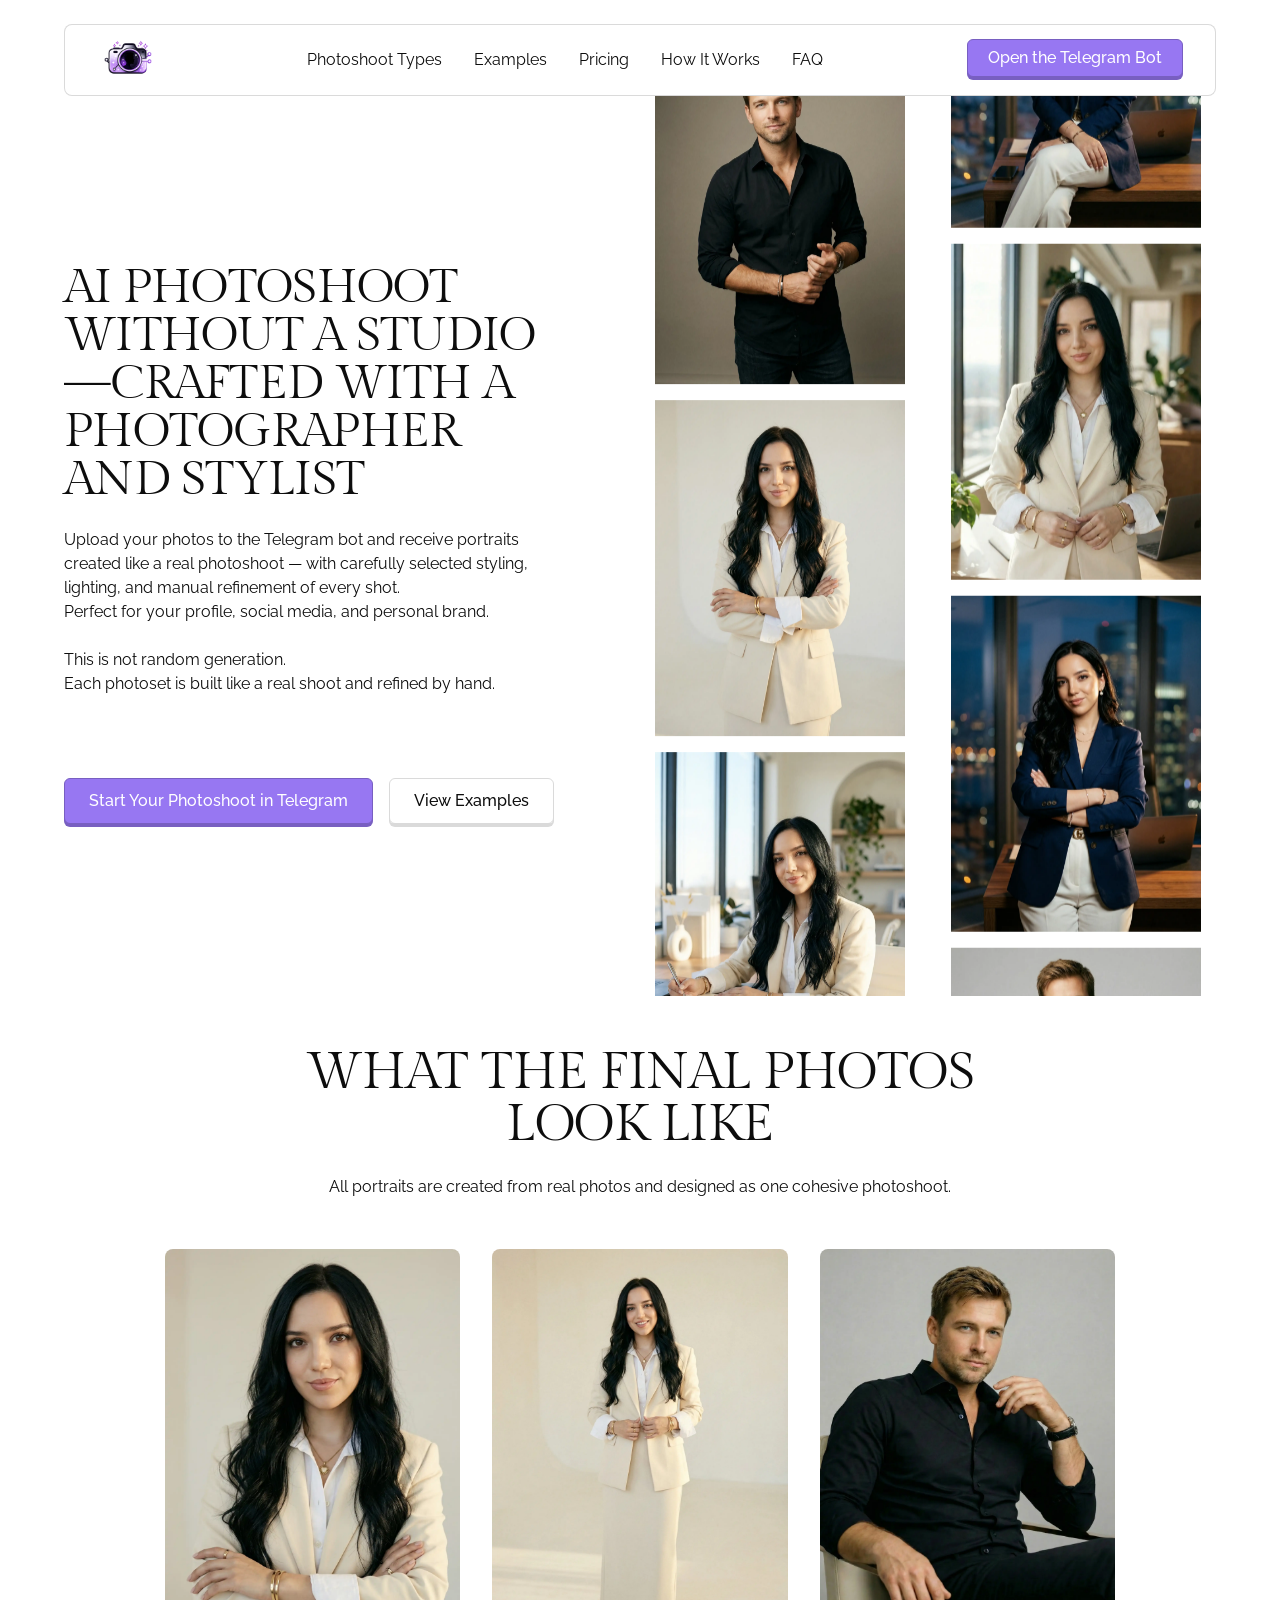
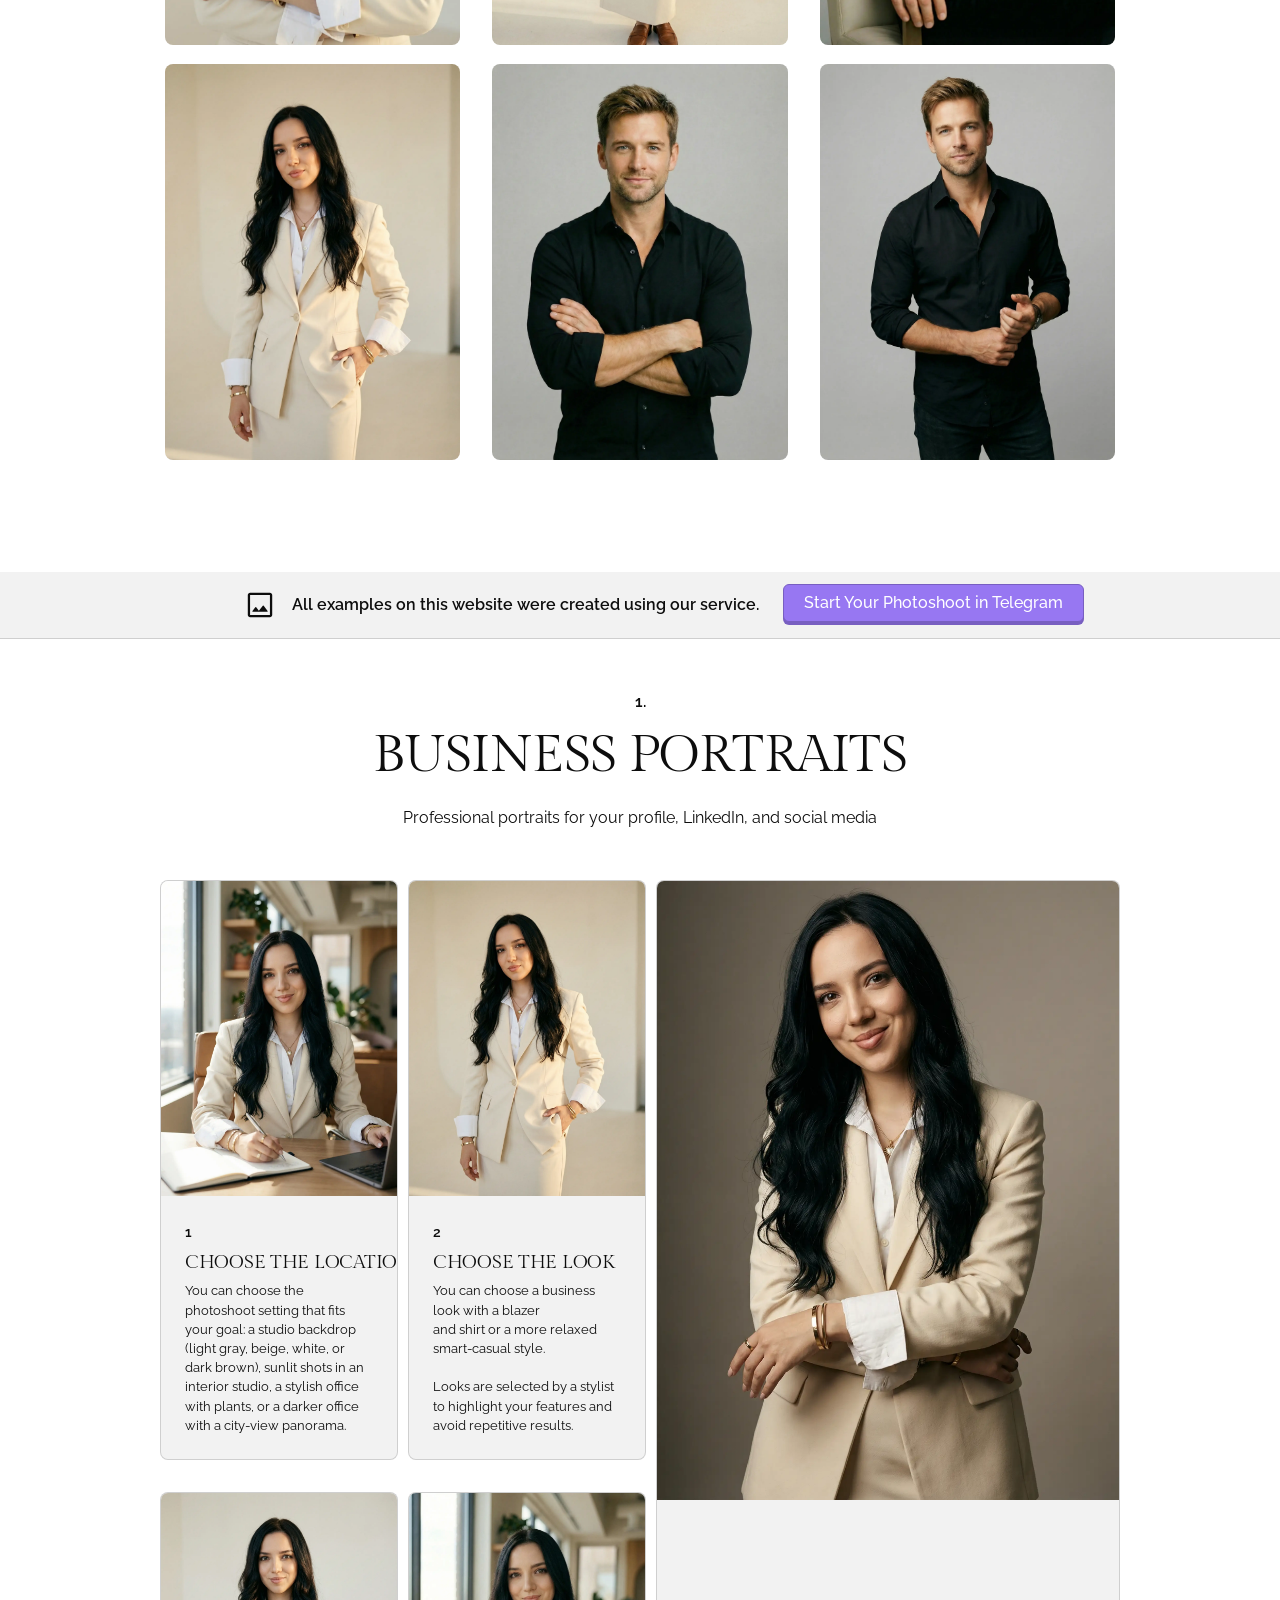
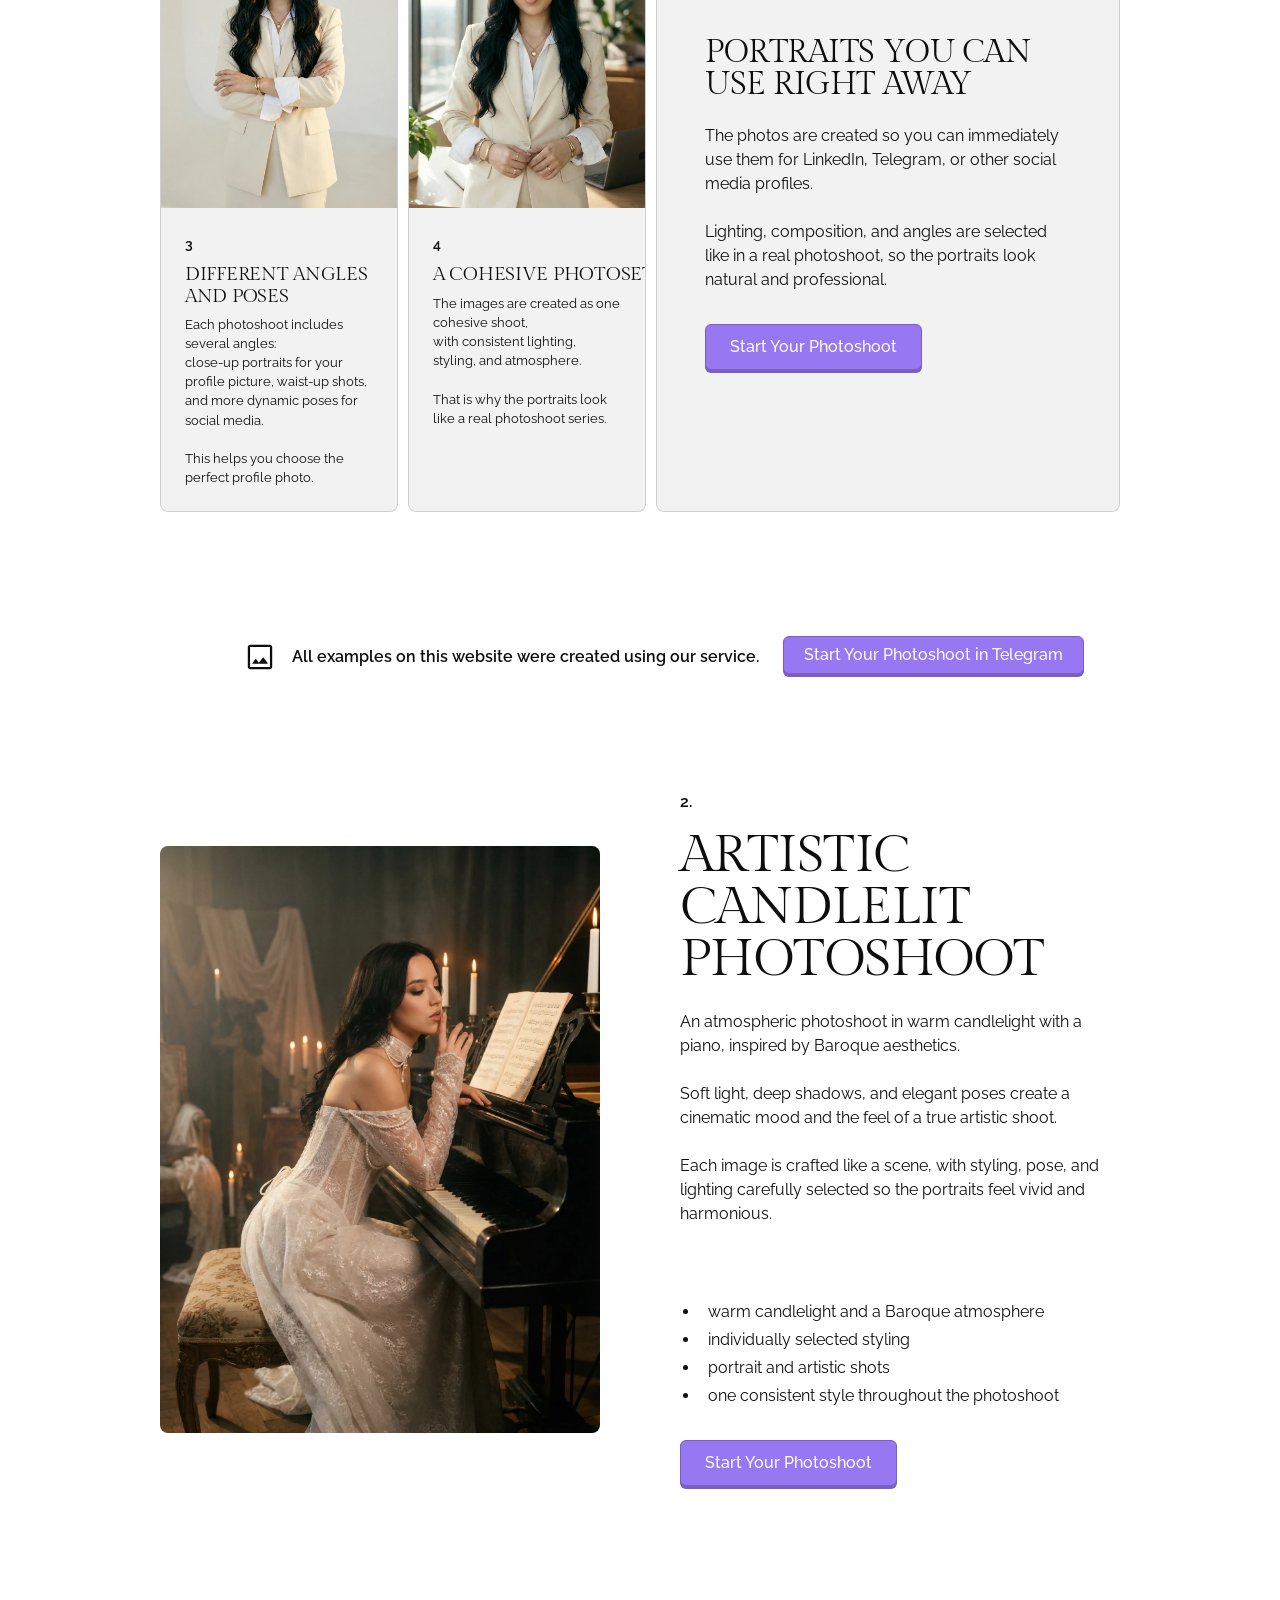
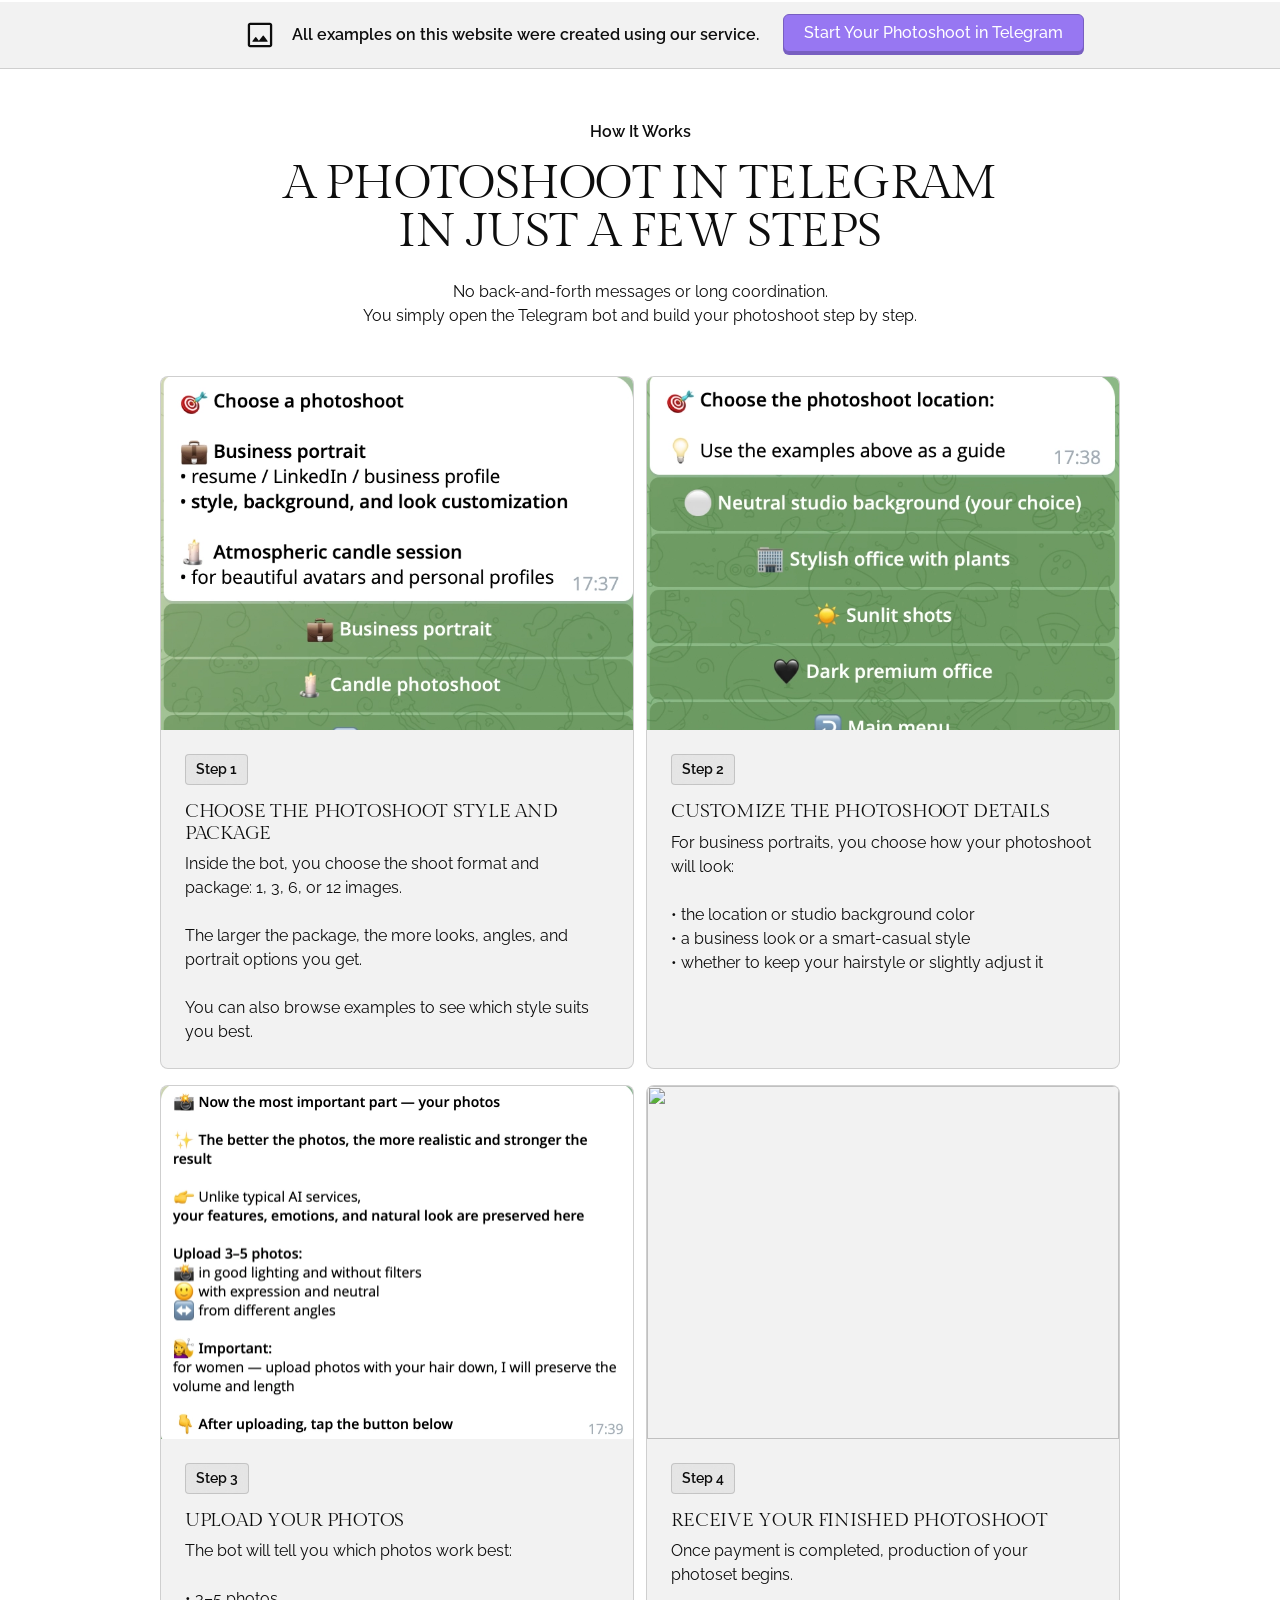
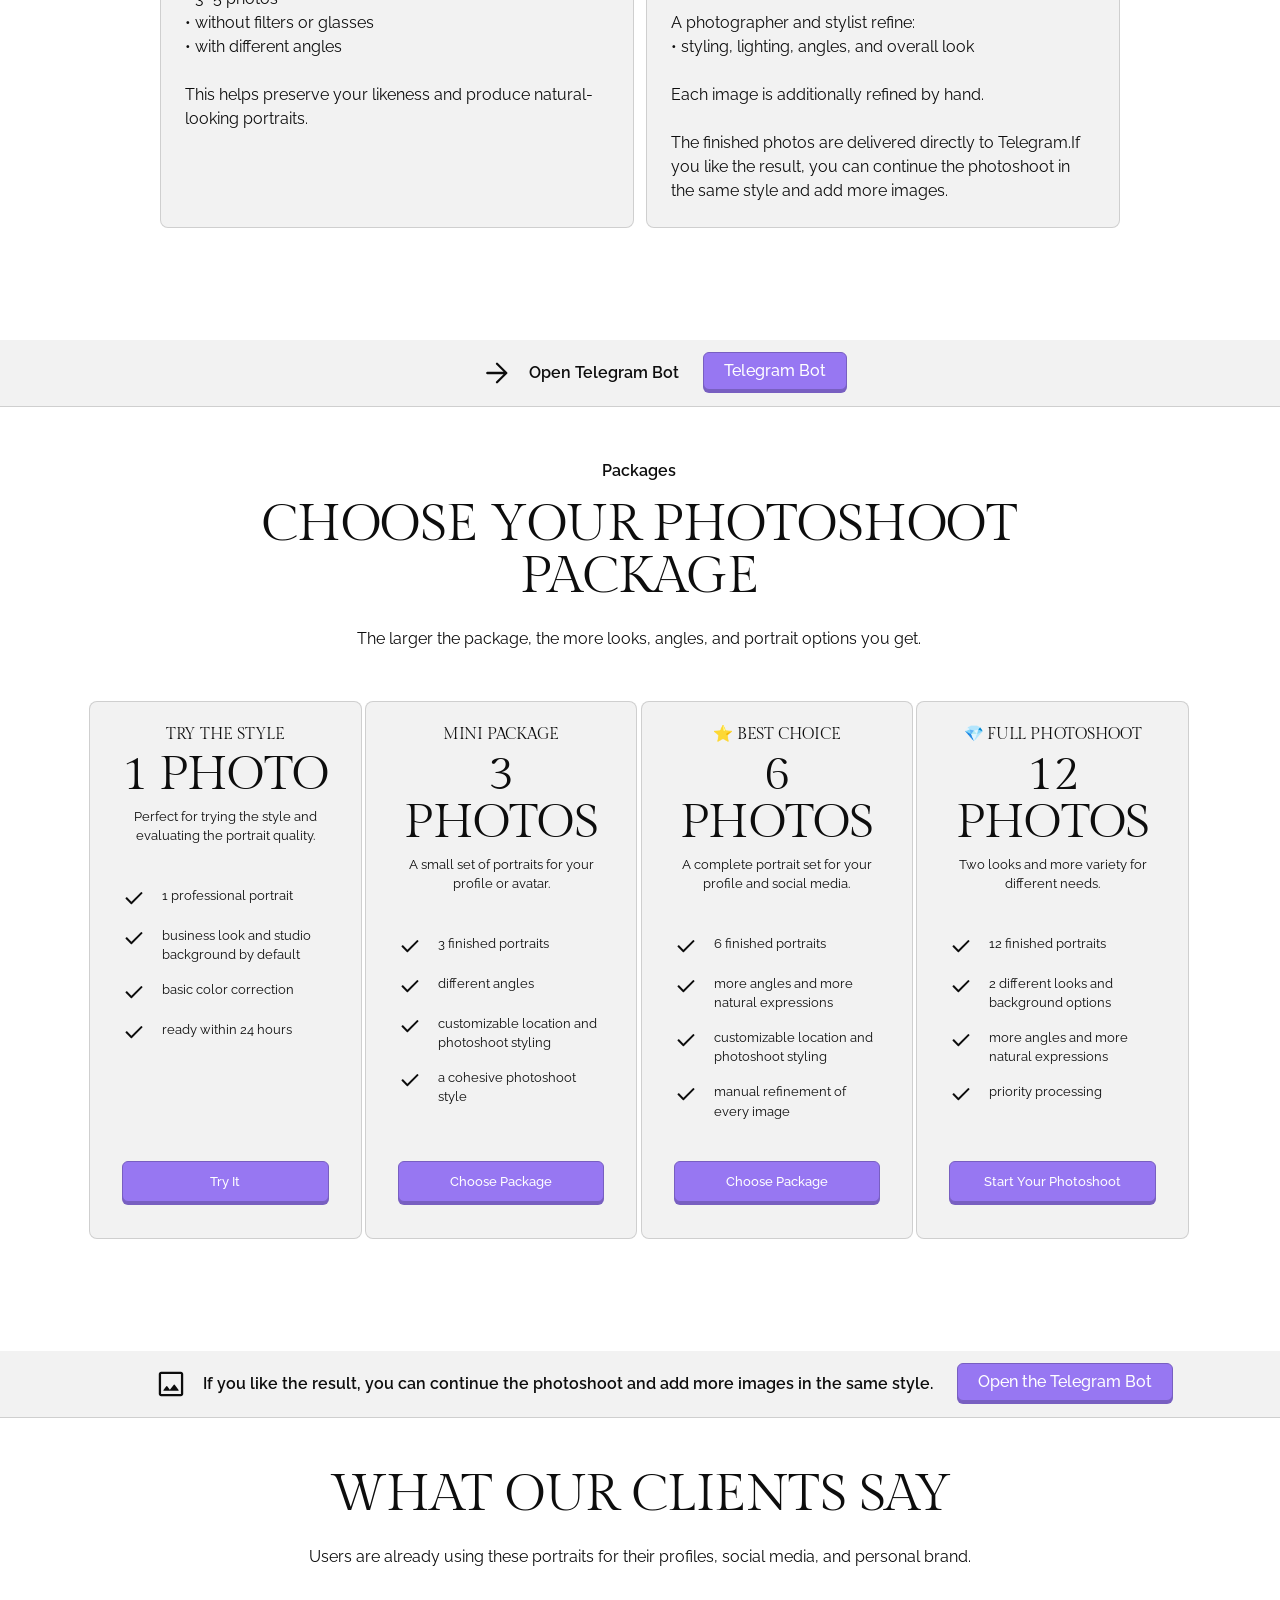
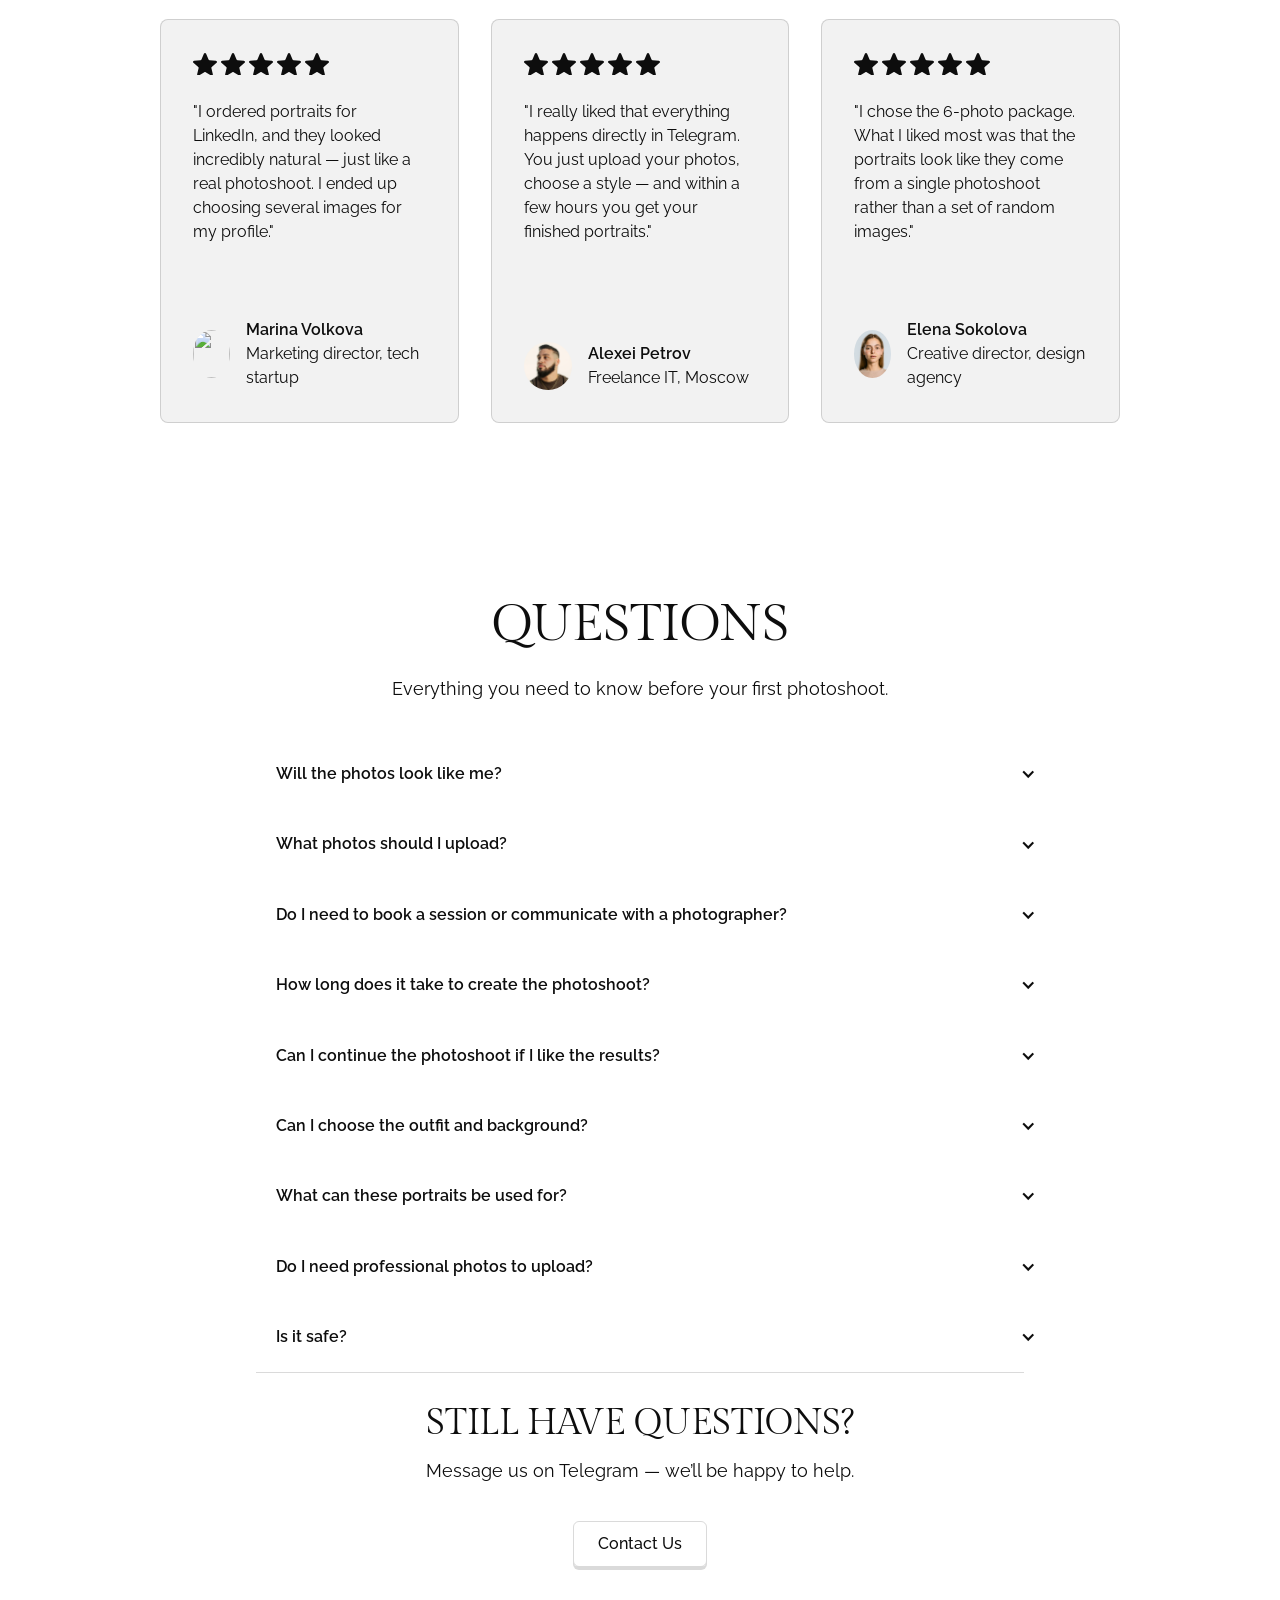
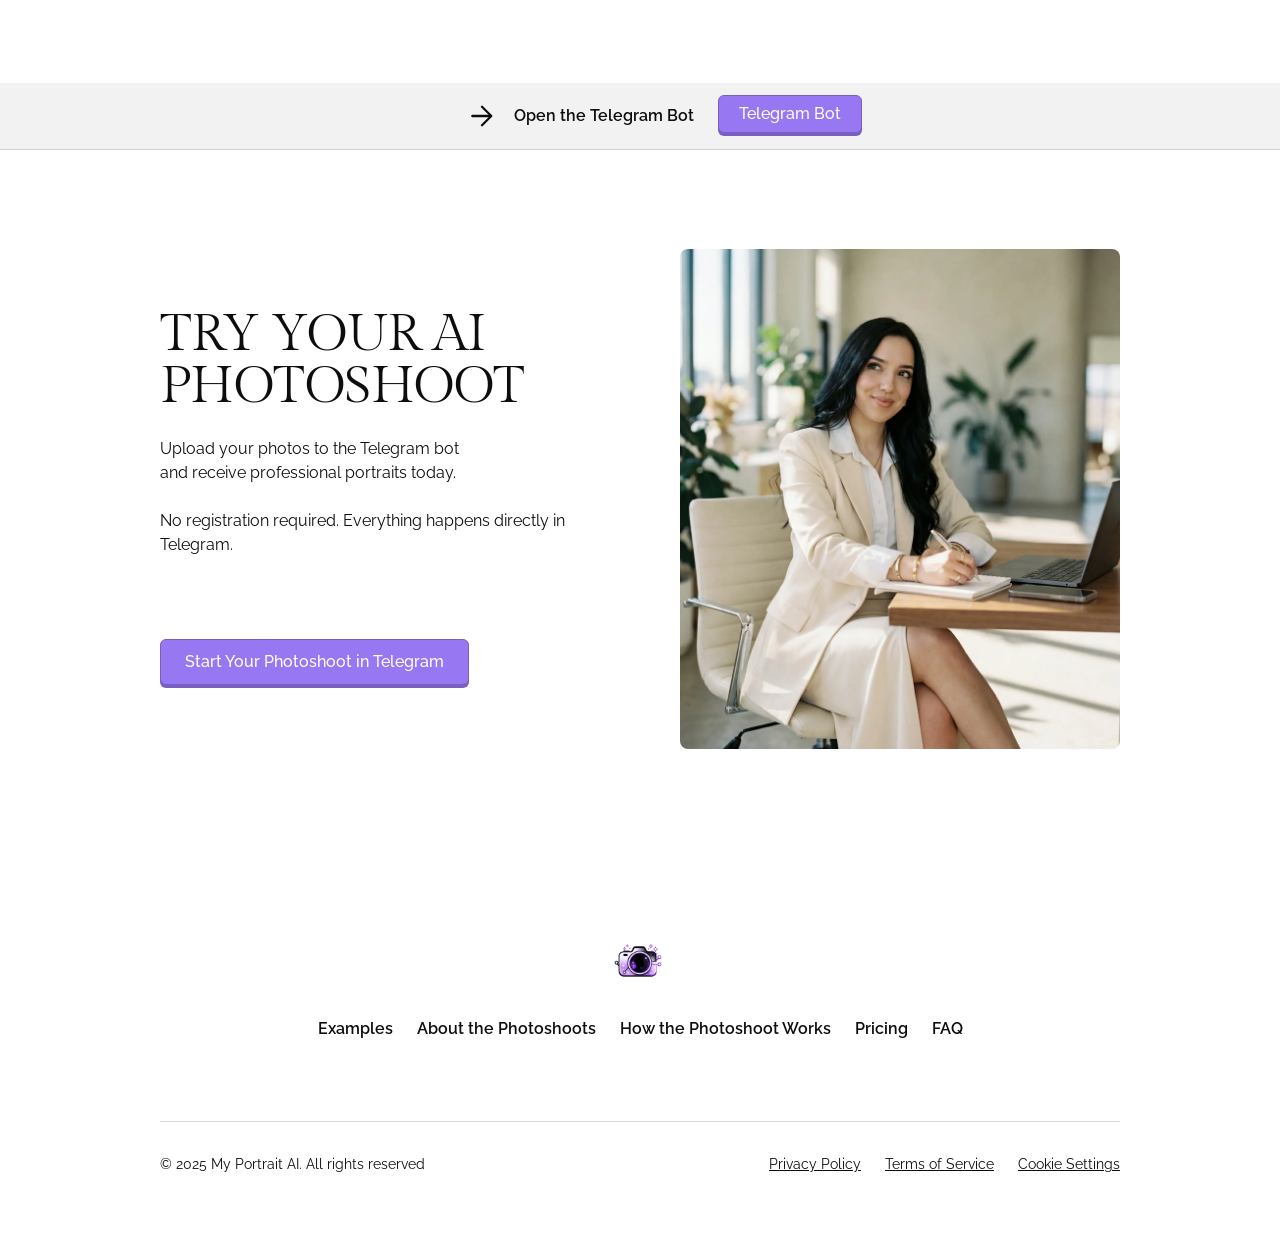
==== commit 899b21f4: "Update steps images for RU and EN" ====
--- a/en/index.html
+++ b/en/index.html
@@ -1395,7 +1395,7 @@
                           <a href="#" class="blog14_item-link w-inline-block"
                             ><div class="blog14_image-wrapper">
                               <img
-                                src="../assets/steps4.webp"
+                                src="../assets/stepsen1.webp"
                                 loading="lazy"
                                 alt=""
                                 class="blog14_image-aspect-ratio-classic-tv-position-top-center"
@@ -1429,13 +1429,8 @@
                           <a href="#" class="blog14_item-link w-inline-block"
                             ><div class="blog14_image-wrapper">
                               <img
-                                src="../assets/steps3.webp"
+                                src="../assets/stepsen2.webp"
                                 loading="lazy"
-                                sizes="(max-width: 796px) 100vw, 796px"
-                                srcset="
-                                  https://cdn.prod.website-files.com/69b23bfb92235defbf7c718c/69b4ed54190637866e0449d5_%D0%A1%D0%BD%D0%B8%D0%BC%D0%BE%D0%BA%20%D1%8D%D0%BA%D1%80%D0%B0%D0%BD%D0%B0%202026-03-14%20%D0%B2%2012.07.36-p-500.png 500w,
-                                  https://cdn.prod.website-files.com/69b23bfb92235defbf7c718c/69b4ed54190637866e0449d5_%D0%A1%D0%BD%D0%B8%D0%BC%D0%BE%D0%BA%20%D1%8D%D0%BA%D1%80%D0%B0%D0%BD%D0%B0%202026-03-14%20%D0%B2%2012.07.36.png       796w
-                                "
                                 alt=""
                                 class="blog14_image-aspect-ratio-classic-tv-position-top-center"
                               />
@@ -1468,14 +1463,8 @@
                           <a href="#" class="blog14_item-link w-inline-block"
                             ><div class="blog14_image-wrapper">
                               <img
-                                src="../assets/steps2.webp"
+                                src="../assets/stepsen3.webp"
                                 loading="lazy"
-                                sizes="100vw"
-                                srcset="
-                                  https://cdn.prod.website-files.com/69b23bfb92235defbf7c718c/69b4eb86489bb81252a4b717_%D0%A1%D0%BD%D0%B8%D0%BC%D0%BE%D0%BA%20%D1%8D%D0%BA%D1%80%D0%B0%D0%BD%D0%B0%202026-03-14%20%D0%B2%2012.00.40-p-500.png 500w,
-                                  https://cdn.prod.website-files.com/69b23bfb92235defbf7c718c/69b4eb86489bb81252a4b717_%D0%A1%D0%BD%D0%B8%D0%BC%D0%BE%D0%BA%20%D1%8D%D0%BA%D1%80%D0%B0%D0%BD%D0%B0%202026-03-14%20%D0%B2%2012.00.40-p-800.png 800w,
-                                  https://cdn.prod.website-files.com/69b23bfb92235defbf7c718c/69b4eb86489bb81252a4b717_%D0%A1%D0%BD%D0%B8%D0%BC%D0%BE%D0%BA%20%D1%8D%D0%BA%D1%80%D0%B0%D0%BD%D0%B0%202026-03-14%20%D0%B2%2012.00.40.png       976w
-                                "
                                 alt=""
                                 class="blog14_image-aspect-ratio-classic-tv-position-top-center"
                               />
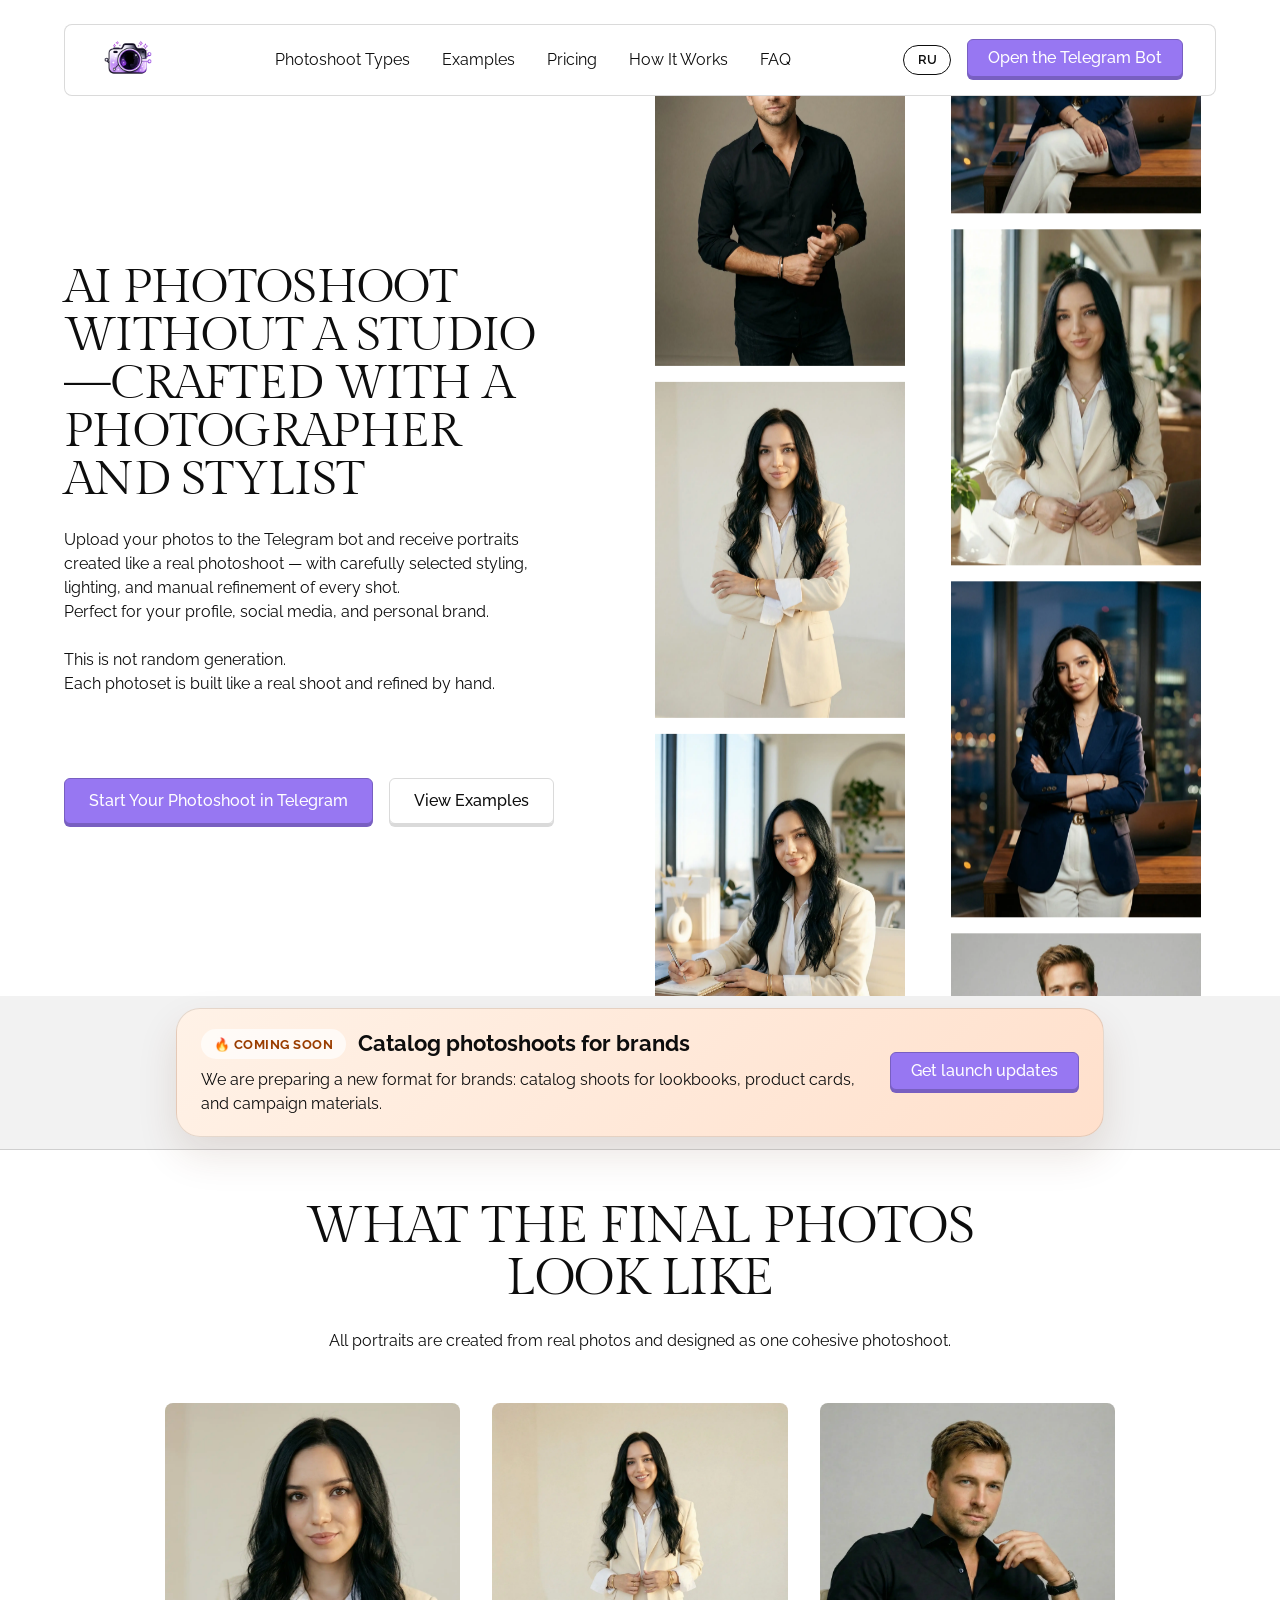
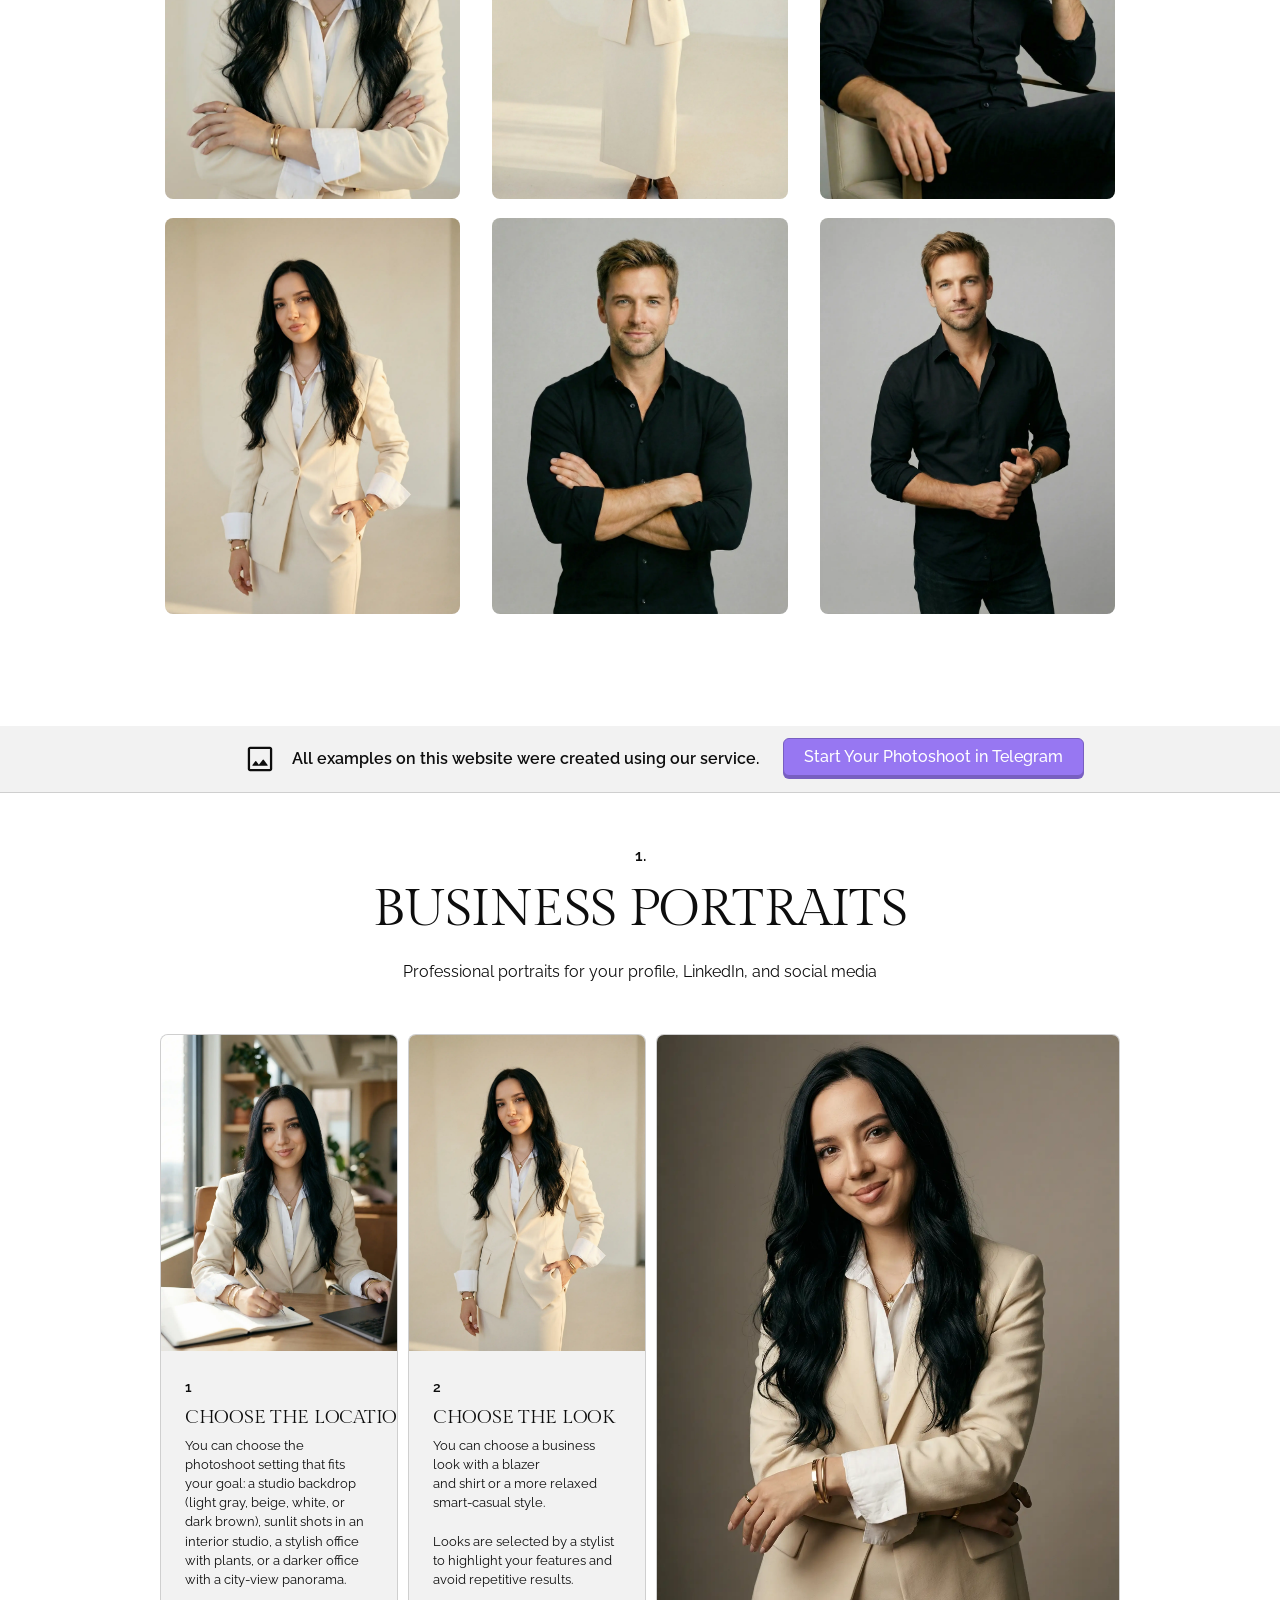
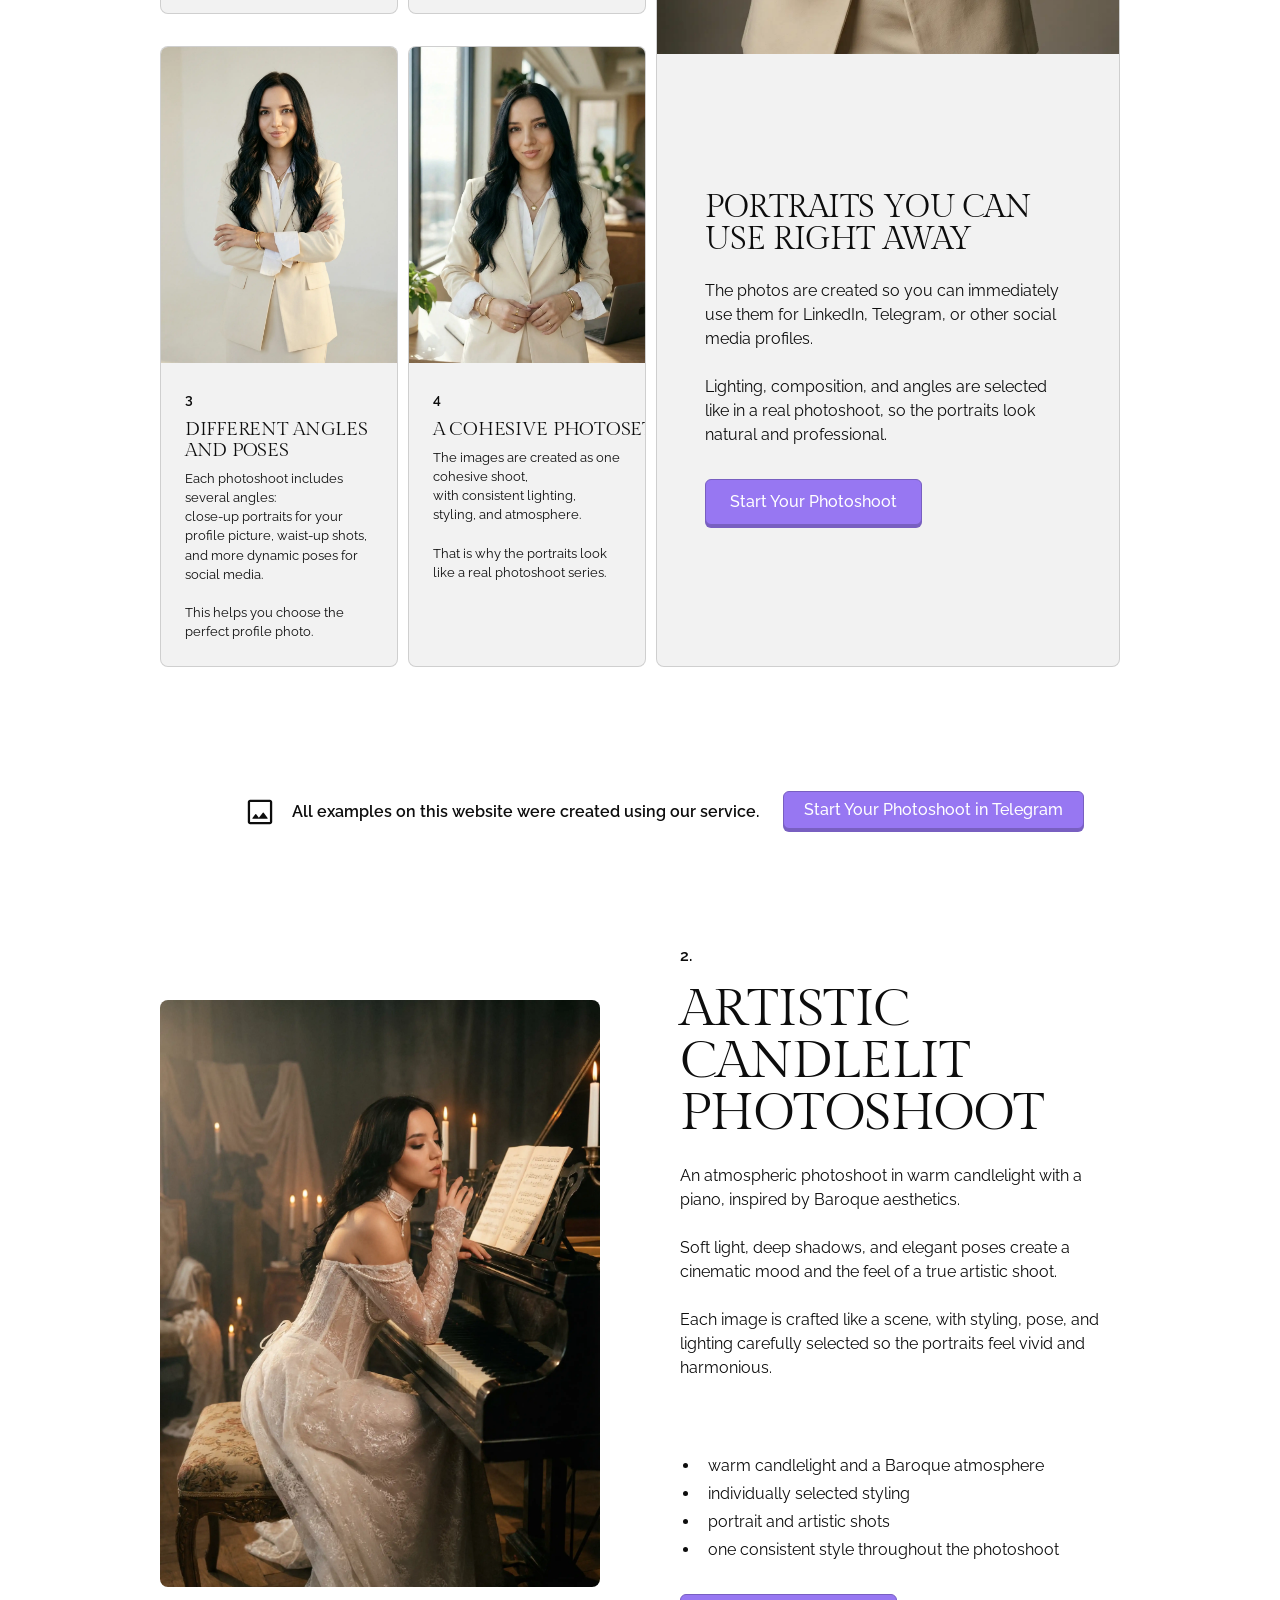
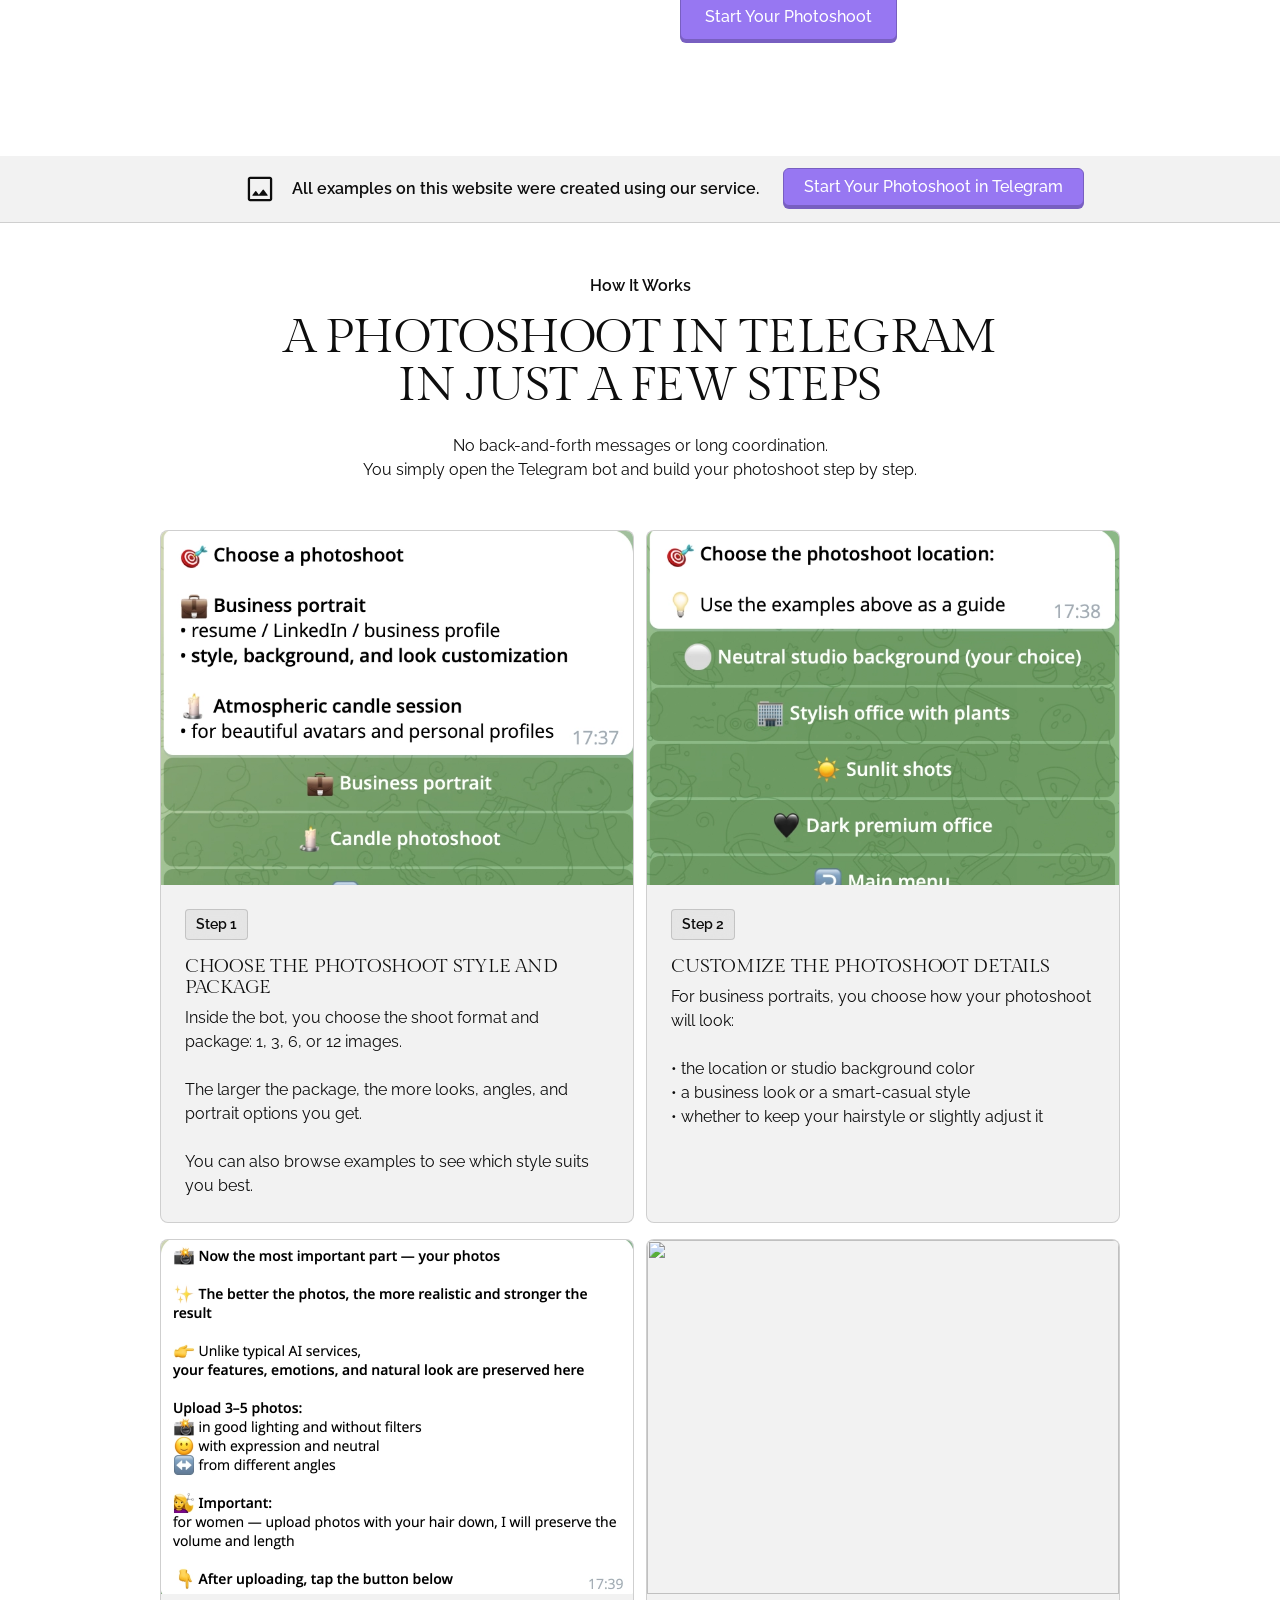
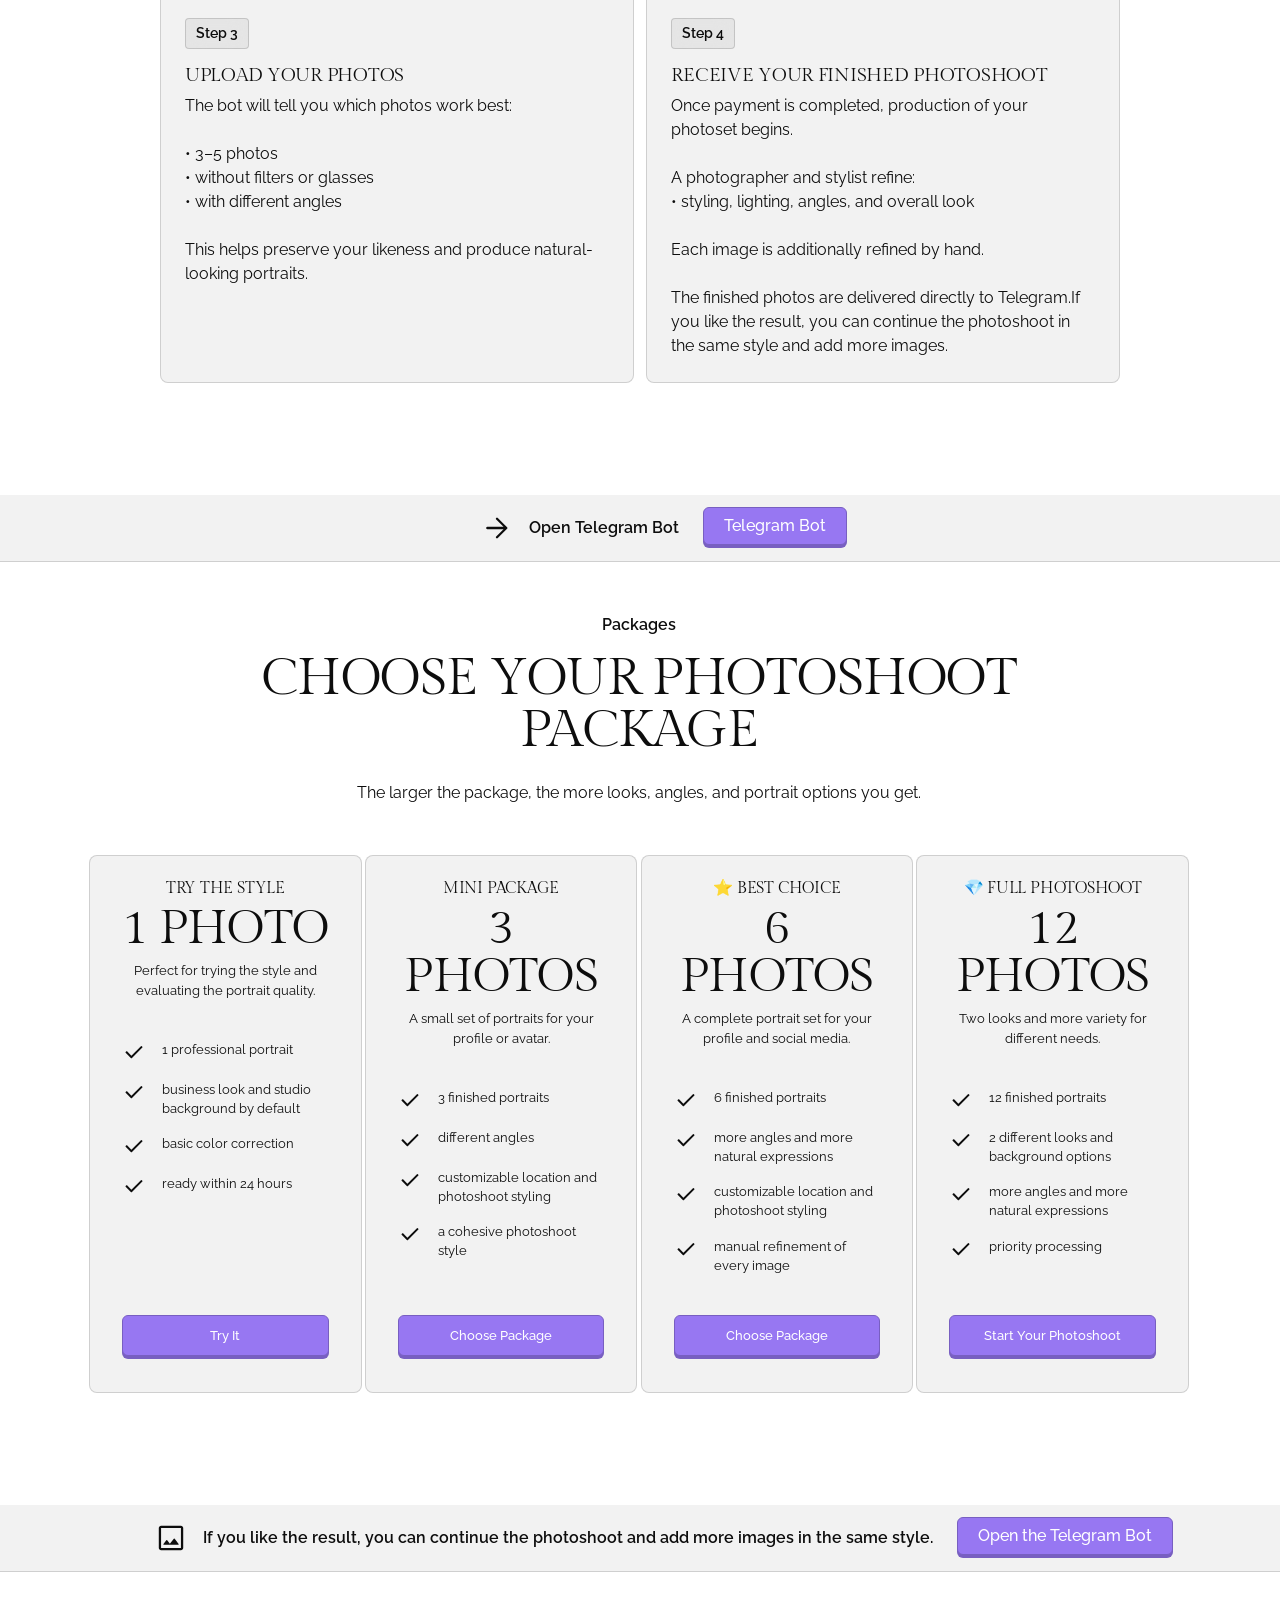
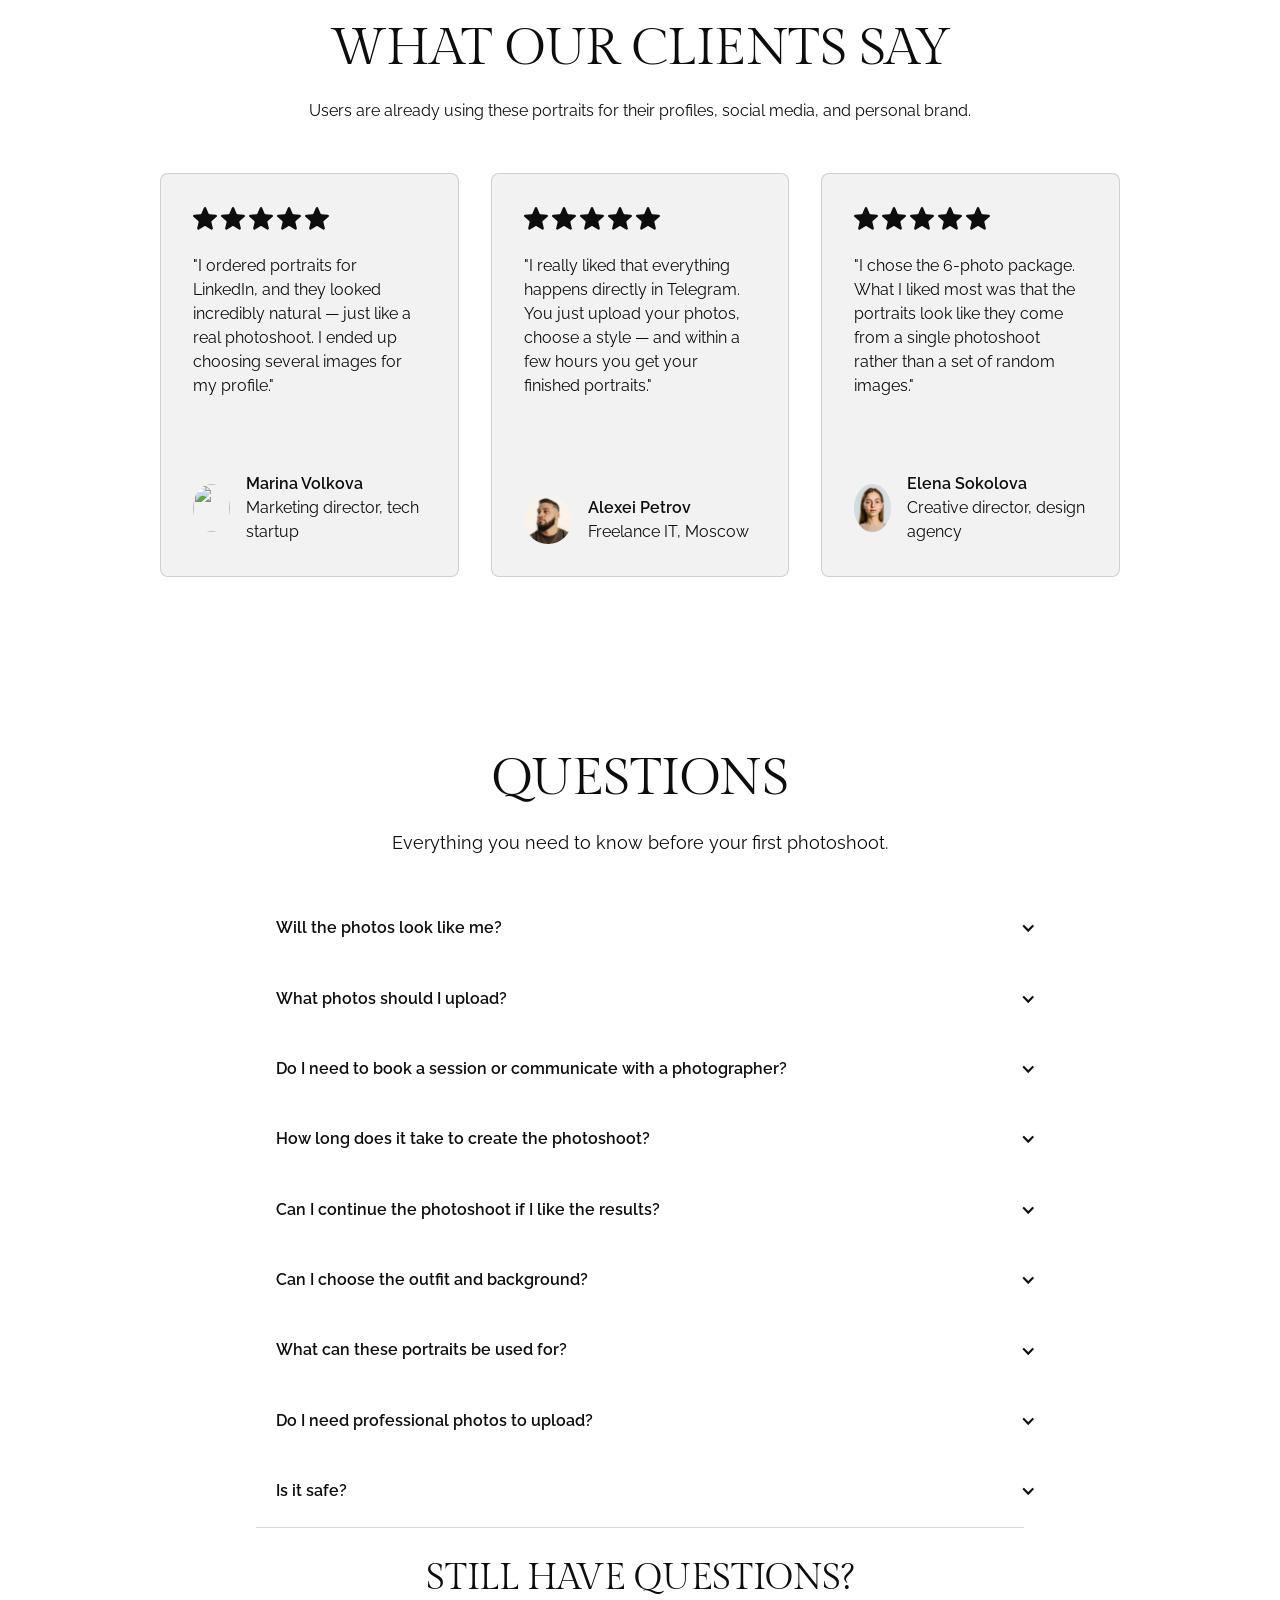
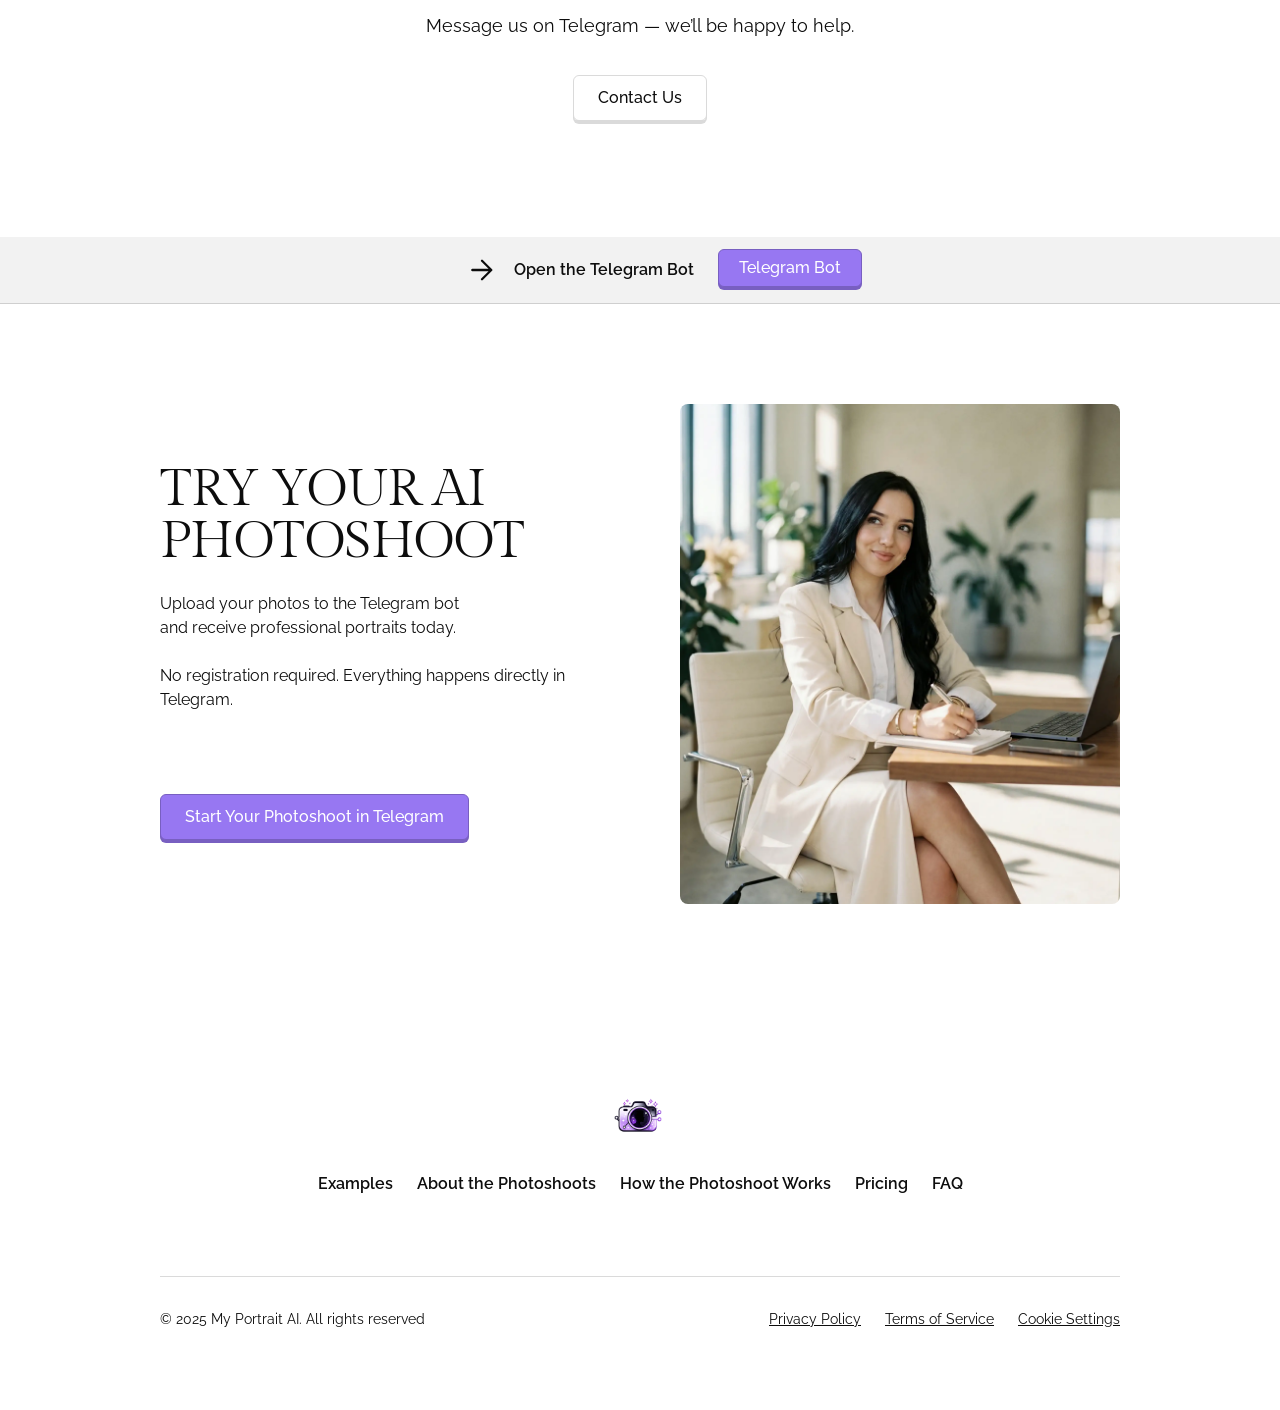
==== commit 2e1811bf: "Update promo banner placement and header language switch" ====
--- a/en/index.html
+++ b/en/index.html
@@ -364,6 +364,95 @@
               background-color: var(--color-scheme-1--text) !important;
               opacity: 1 !important;
             }
+
+            .lang-switch {
+              display: inline-flex;
+              align-items: center;
+              justify-content: center;
+              min-width: 3rem;
+              padding: 0.45rem 0.7rem;
+              border: 1px solid currentColor;
+              border-radius: 999px;
+              font-size: 0.8rem;
+              font-weight: 600;
+              line-height: 1;
+              text-decoration: none;
+              transition:
+                opacity 0.2s ease,
+                background-color 0.2s ease;
+            }
+
+            .lang-switch:hover {
+              opacity: 0.75;
+            }
+
+            .promo-banner {
+              display: flex;
+              align-items: center;
+              justify-content: space-between;
+              gap: 1.25rem;
+              max-width: 58rem;
+              padding: 1.25rem 1.5rem;
+              border: 1px solid rgba(42, 24, 16, 0.12);
+              border-radius: 1.5rem;
+              background: linear-gradient(135deg, #fff2e7 0%, #ffe0cc 100%);
+              box-shadow: 0 18px 40px rgba(94, 43, 18, 0.12);
+            }
+
+            .promo-banner_copy {
+              display: flex;
+              flex-direction: column;
+              gap: 0.55rem;
+              flex: 1;
+              max-width: 44rem;
+            }
+
+            .promo-banner_heading {
+              display: flex;
+              align-items: center;
+              gap: 0.75rem;
+              flex-wrap: wrap;
+            }
+
+            .promo-banner_badge {
+              display: inline-flex;
+              align-items: center;
+              gap: 0.45rem;
+              width: fit-content;
+              padding: 0.35rem 0.8rem;
+              border-radius: 999px;
+              background-color: rgba(255, 255, 255, 0.7);
+              color: #9a3d00;
+              font-size: 0.8rem;
+              font-weight: 700;
+              letter-spacing: 0.04em;
+              text-transform: uppercase;
+            }
+
+            .promo-banner_title {
+              font-size: 1.35rem;
+              font-weight: 700;
+              line-height: 1.2;
+              margin: 0;
+            }
+
+            .promo-banner_text {
+              font-size: 1rem;
+              line-height: 1.5;
+            }
+
+            @media screen and (max-width: 767px) {
+              .promo-banner {
+                align-items: flex-start;
+                flex-direction: column;
+              }
+
+              .promo-banner_heading {
+                align-items: flex-start;
+                flex-direction: column;
+                gap: 0.55rem;
+              }
+            }
           </style>
         </div>
       </div>
@@ -406,7 +495,13 @@
             class="navbar13_button-wrapper"
           >
             <a
-              href="https://t.me/myportrait_ai_bot"
+              href="../index.html"
+              class="lang-switch"
+              onclick="localStorage.setItem('site-lang', 'ru')"
+              >RU</a
+            >
+            <a
+              href="https://t.me/photobai_bot"
               target="_blank"
               class="button is-small w-button"
               >Open the Telegram Bot</a
@@ -460,7 +555,7 @@
               <div class="margin-top margin-medium">
                 <div class="button-group">
                   <a
-                    href="https://t.me/myportrait_ai_bot"
+                    href="https://t.me/photobai_bot"
                     target="_blank"
                     class="button w-button"
                     >Start Your Photoshoot in Telegram</a
@@ -818,6 +913,34 @@
             </div>
           </div>
         </header>
+        <section class="banner7_component">
+          <div class="padding-global">
+            <div class="banner7_content-wrapper">
+              <div class="promo-banner">
+                <div class="promo-banner_copy">
+                  <div class="promo-banner_heading">
+                    <div class="promo-banner_badge">🔥 Coming Soon</div>
+                    <div class="promo-banner_title">
+                      Catalog photoshoots for brands
+                    </div>
+                  </div>
+                  <div class="promo-banner_text">
+                    We are preparing a new format for brands: catalog shoots for
+                    lookbooks, product cards, and campaign materials.
+                  </div>
+                </div>
+                <div class="button-group">
+                  <a
+                    href="https://t.me/photobai_bot"
+                    target="_blank"
+                    class="button is-small w-button"
+                    >Get launch updates</a
+                  >
+                </div>
+              </div>
+            </div>
+          </div>
+        </section>
         <section class="section_gallery5">
           <div class="padding-global">
             <div class="container-large">
@@ -1003,7 +1126,7 @@
                 </div>
                 <div class="button-group">
                   <a
-                    href="https://t.me/myportrait_ai_bot"
+                    href="https://t.me/photobai_bot"
                     target="_blank"
                     class="button is-small w-button"
                     >Start Your Photoshoot in Telegram</a
@@ -1202,7 +1325,7 @@
                           <div class="margin-top margin-medium">
                             <div class="button-group">
                               <a
-                                href="https://t.me/myportrait_ai_bot"
+                                href="https://t.me/photobai_bot"
                                 target="_blank"
                                 class="button w-button"
                                 >Start Your Photoshoot</a
@@ -1246,7 +1369,7 @@
                   </div>
                   <div class="button-group">
                     <a
-                      href="https://t.me/myportrait_ai_bot"
+                      href="https://t.me/photobai_bot"
                       target="_blank"
                       class="button is-small w-button"
                       >Start Your Photoshoot in Telegram</a
@@ -1308,7 +1431,7 @@
                       <div class="margin-top margin-medium">
                         <div class="button-group">
                           <a
-                            href="https://t.me/myportrait_ai_bot"
+                            href="https://t.me/photobai_bot"
                             target="_blank"
                             class="button w-button"
                             >Start Your Photoshoot</a
@@ -1348,7 +1471,7 @@
                 </div>
                 <div class="button-group">
                   <a
-                    href="https://t.me/myportrait_ai_bot"
+                    href="https://t.me/photobai_bot"
                     target="_blank"
                     class="button is-small w-button"
                     >Start Your Photoshoot in Telegram</a
@@ -1572,7 +1695,7 @@
                 </div>
                 <div class="button-group">
                   <a
-                    href="https://t.me/myportrait_ai_bot"
+                    href="https://t.me/photobai_bot"
                     target="_blank"
                     class="button is-small w-button"
                     >Telegram Bot</a
@@ -1721,7 +1844,7 @@
                       </div>
                       <div class="margin-top margin-medium">
                         <a
-                          href="https://t.me/myportrait_ai_bot"
+                          href="https://t.me/photobai_bot"
                           target="_blank"
                           class="button w-button"
                           >Try It</a
@@ -1838,7 +1961,7 @@
                       </div>
                       <div class="margin-top margin-medium">
                         <a
-                          href="https://t.me/myportrait_ai_bot"
+                          href="https://t.me/photobai_bot"
                           target="_blank"
                           class="button w-button"
                           >Choose Package</a
@@ -1958,7 +2081,7 @@
                       </div>
                       <div class="margin-top margin-medium">
                         <a
-                          href="https://t.me/myportrait_ai_bot"
+                          href="https://t.me/photobai_bot"
                           target="_blank"
                           class="button w-button"
                           >Choose Package</a
@@ -2075,7 +2198,7 @@
                       </div>
                       <div class="margin-top margin-medium">
                         <a
-                          href="https://t.me/myportrait_ai_bot"
+                          href="https://t.me/photobai_bot"
                           target="_blank"
                           class="button w-button"
                           >Start Your Photoshoot</a
@@ -2115,7 +2238,7 @@
                 </div>
                 <div class="button-group">
                   <a
-                    href="https://t.me/myportrait_ai_bot"
+                    href="https://t.me/photobai_bot"
                     target="_blank"
                     class="button is-small w-button"
                     >Open the Telegram Bot</a
@@ -2858,7 +2981,7 @@
                           <div class="margin-top margin-medium">
                             <div class="button-group is-center">
                               <a
-                                href="https://t.me/myportrait_ai_bot"
+                                href="https://t.me/photobai_bot"
                                 class="button-2 is-secondary w-button"
                                 >Contact Us</a
                               >
@@ -2897,7 +3020,7 @@
                 </div>
                 <div class="button-group">
                   <a
-                    href="https://t.me/myportrait_ai_bot"
+                    href="https://t.me/photobai_bot"
                     target="_blank"
                     class="button is-small w-button"
                     >Telegram Bot</a
@@ -2926,7 +3049,7 @@
                       <div class="margin-top margin-medium">
                         <div class="button-group">
                           <a
-                            href="https://t.me/myportrait_ai_bot"
+                            href="https://t.me/photobai_bot"
                             target="_blank"
                             class="button w-button"
                             >Start Your Photoshoot in Telegram</a
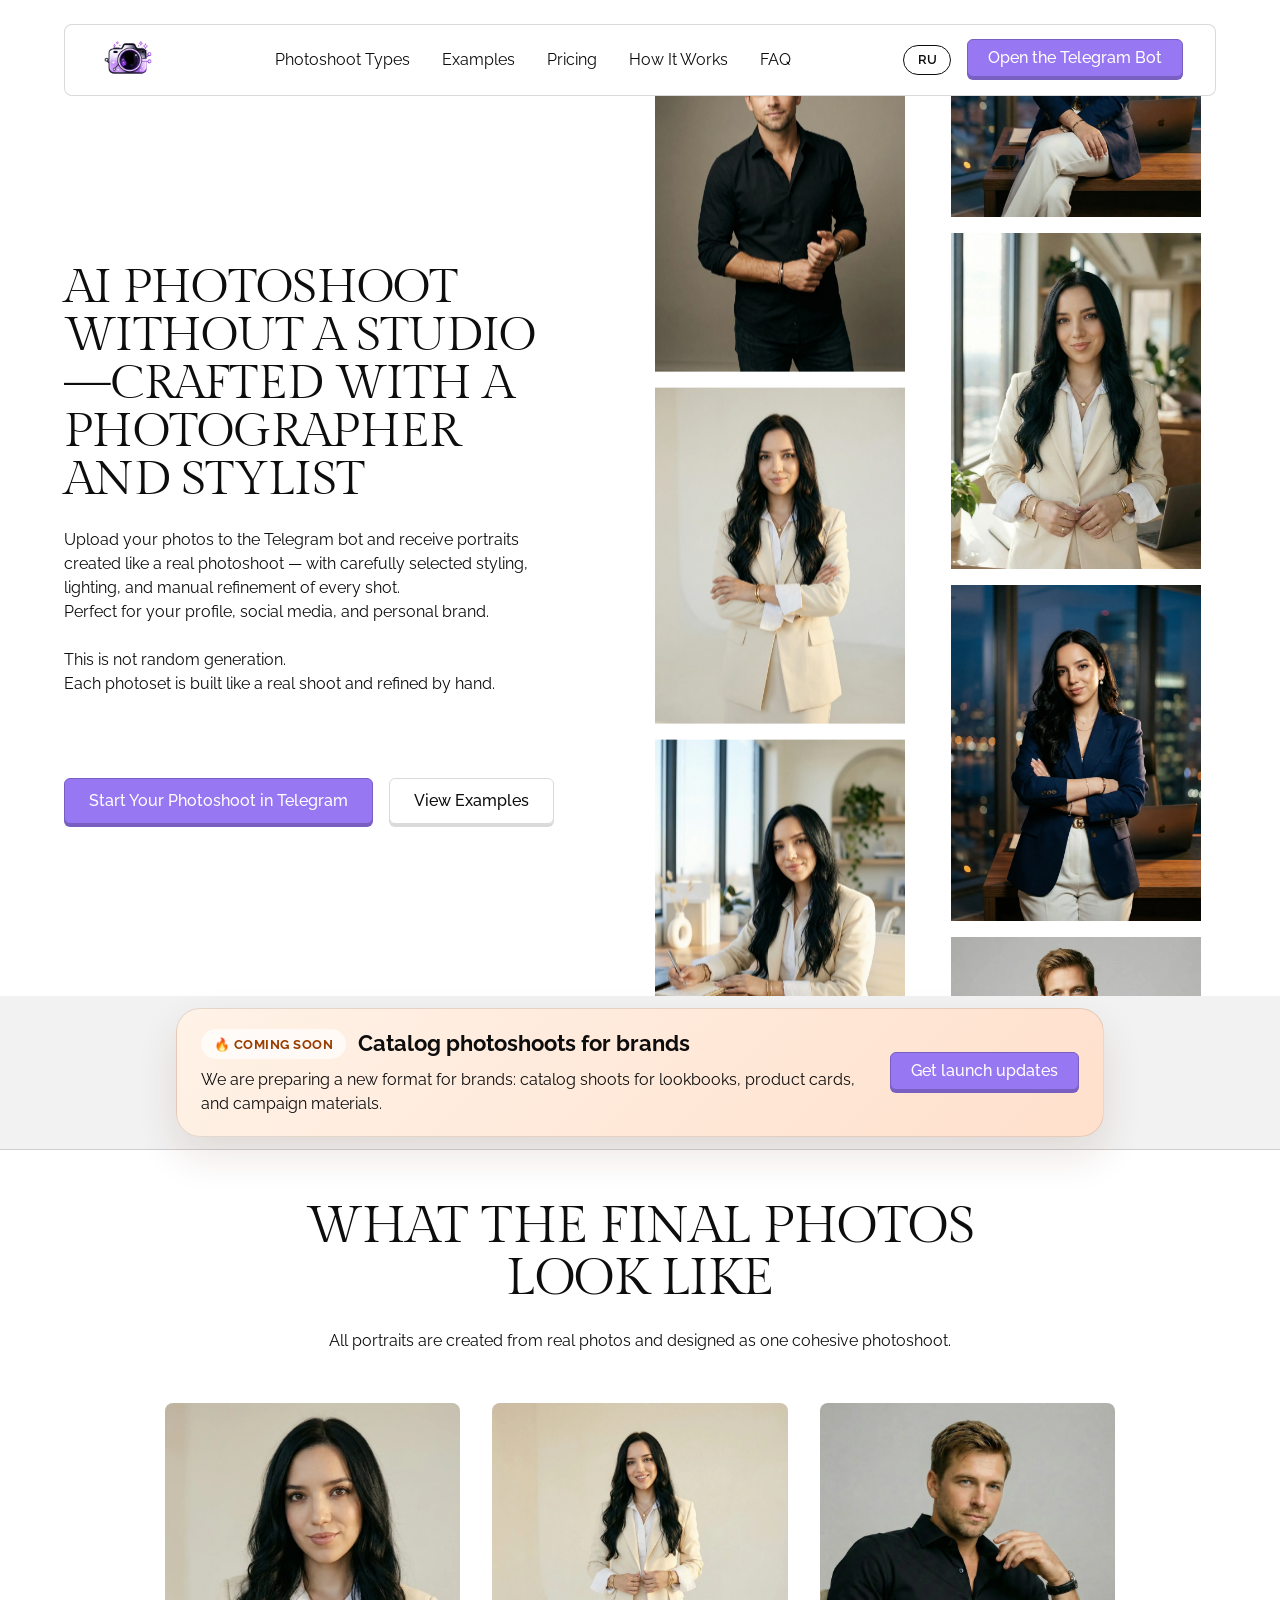
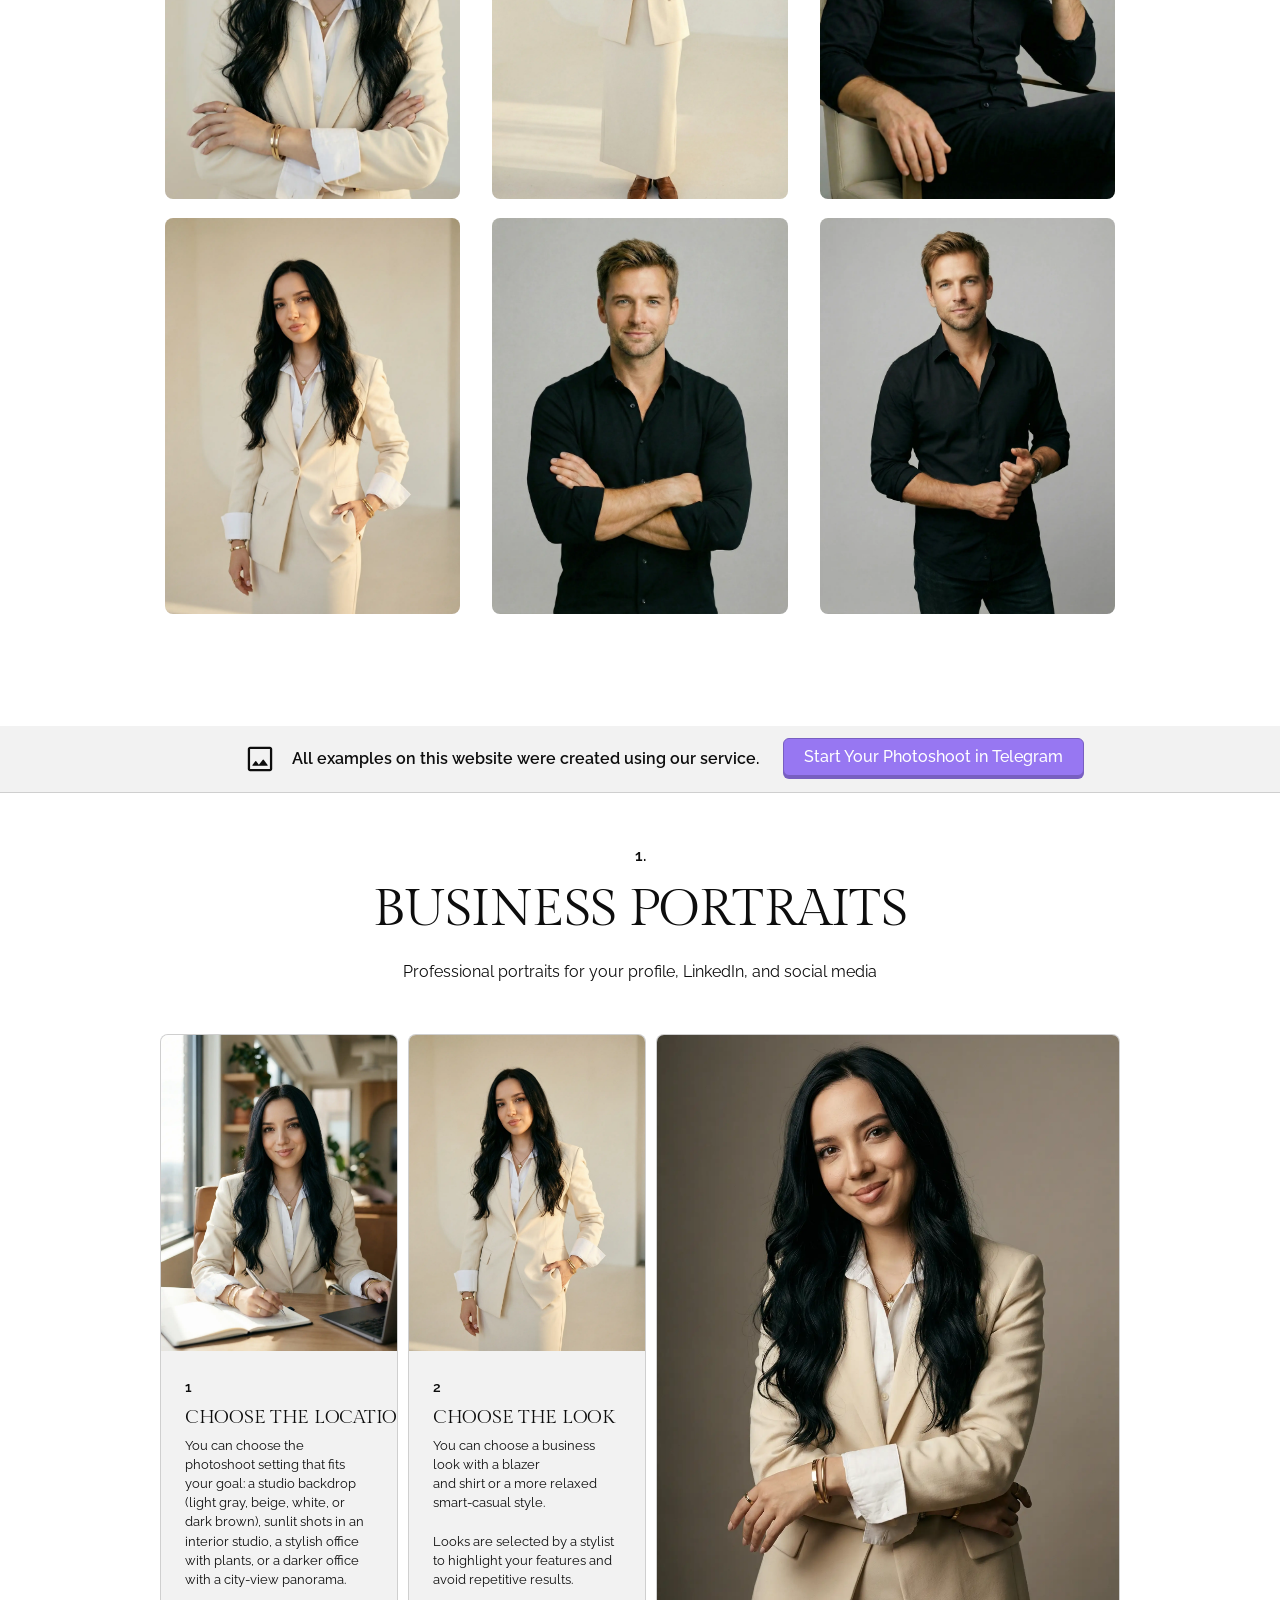
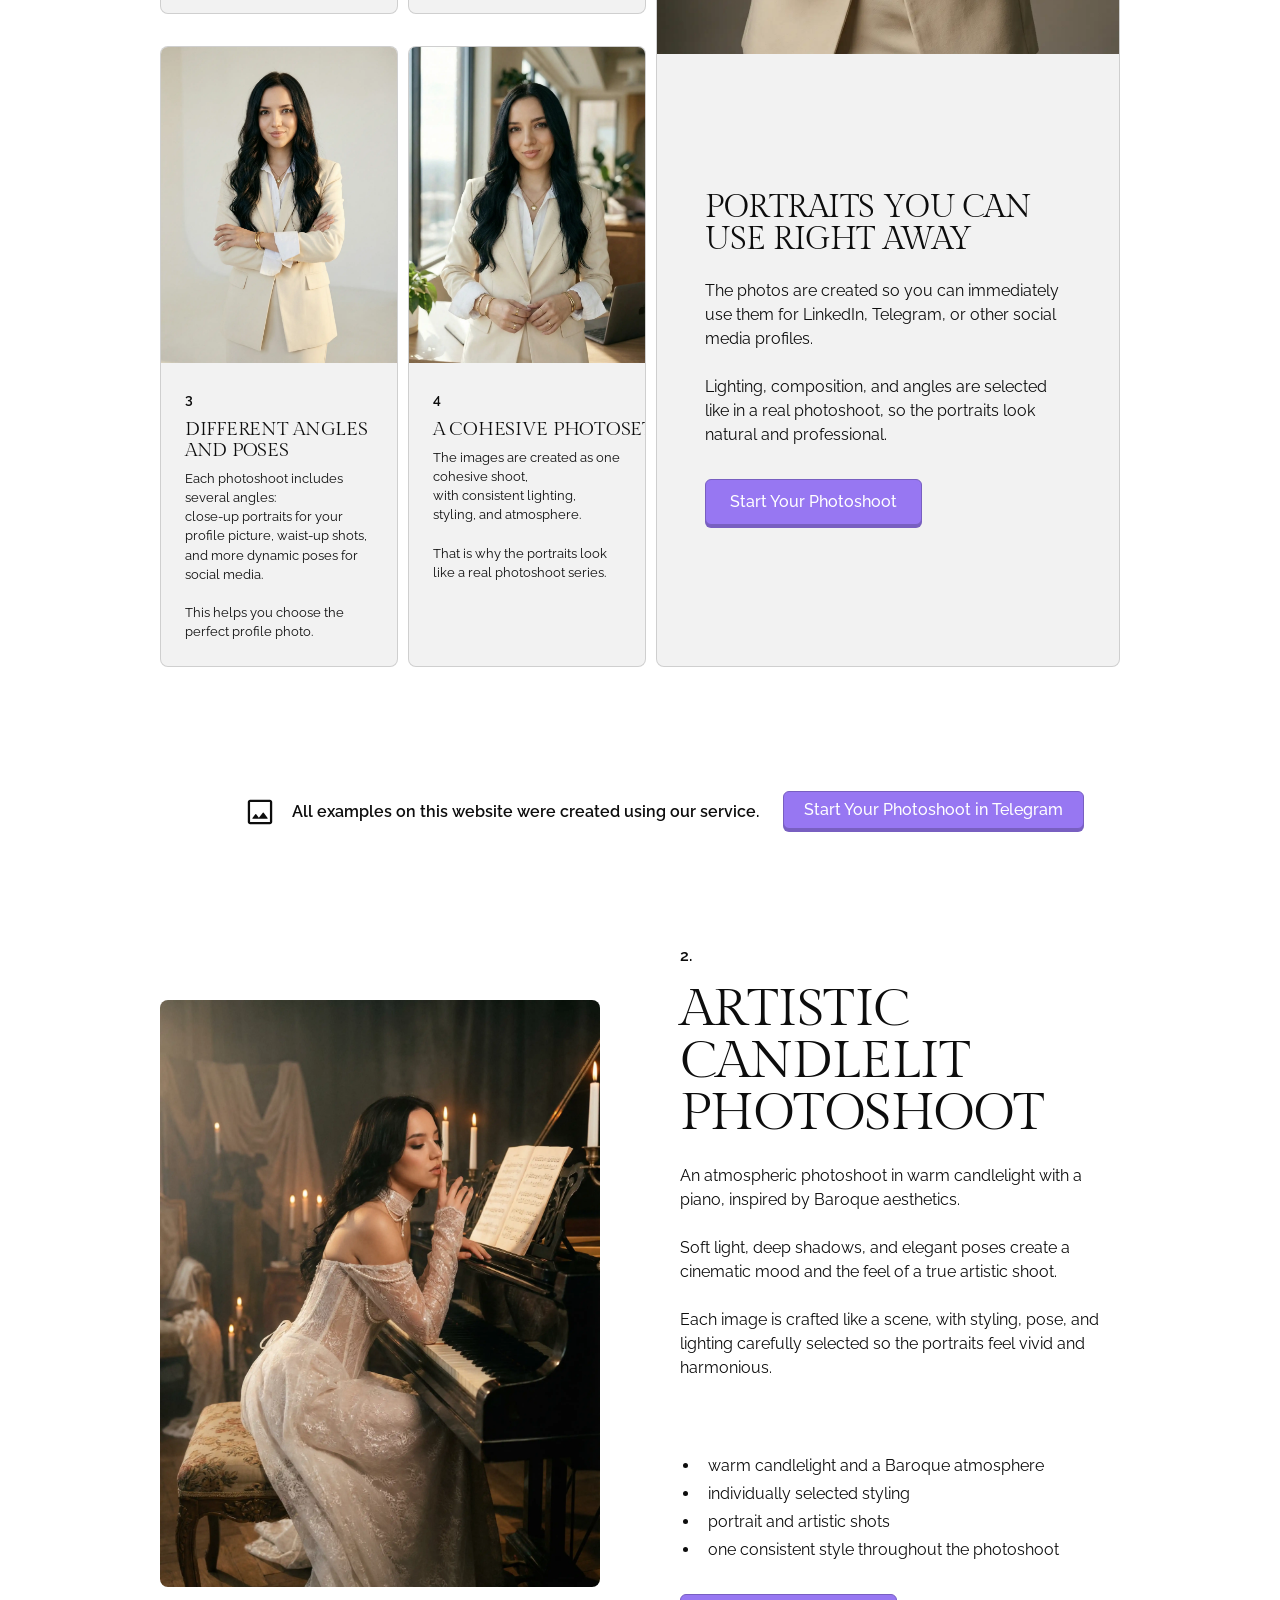
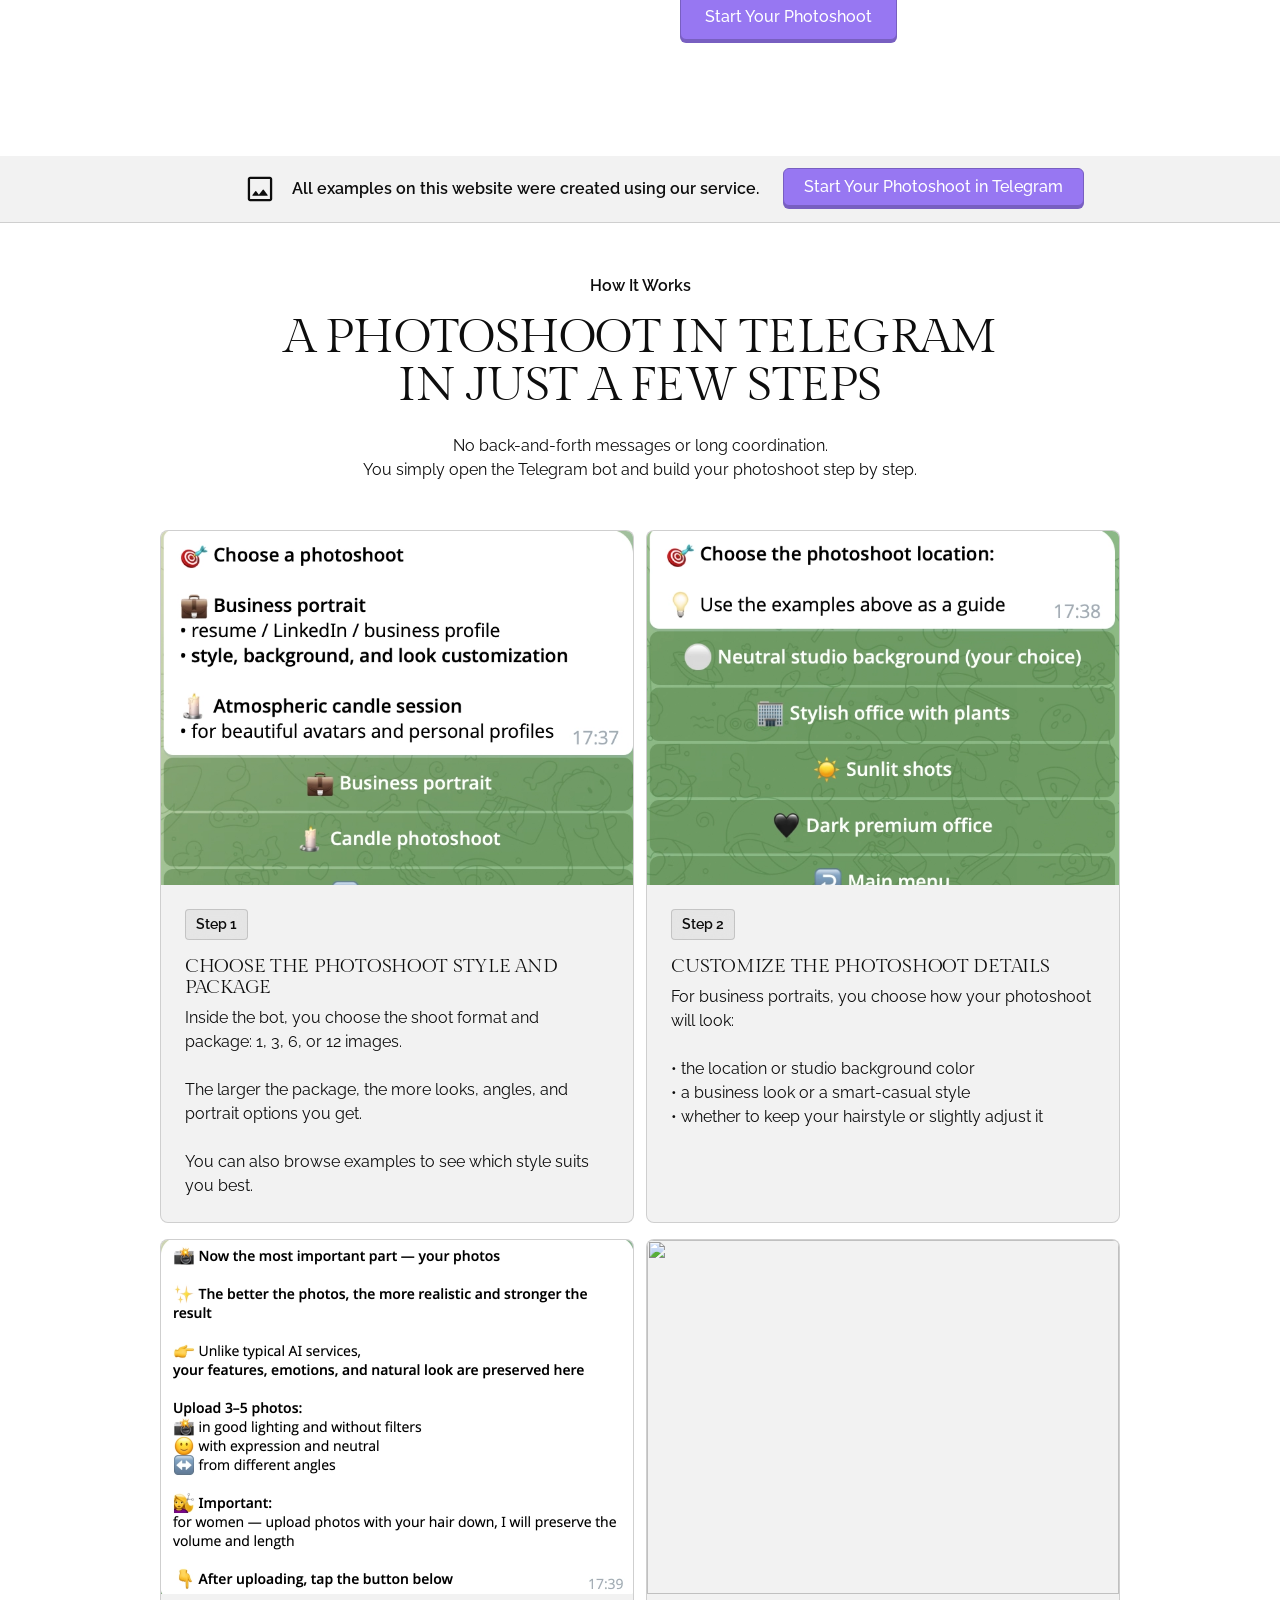
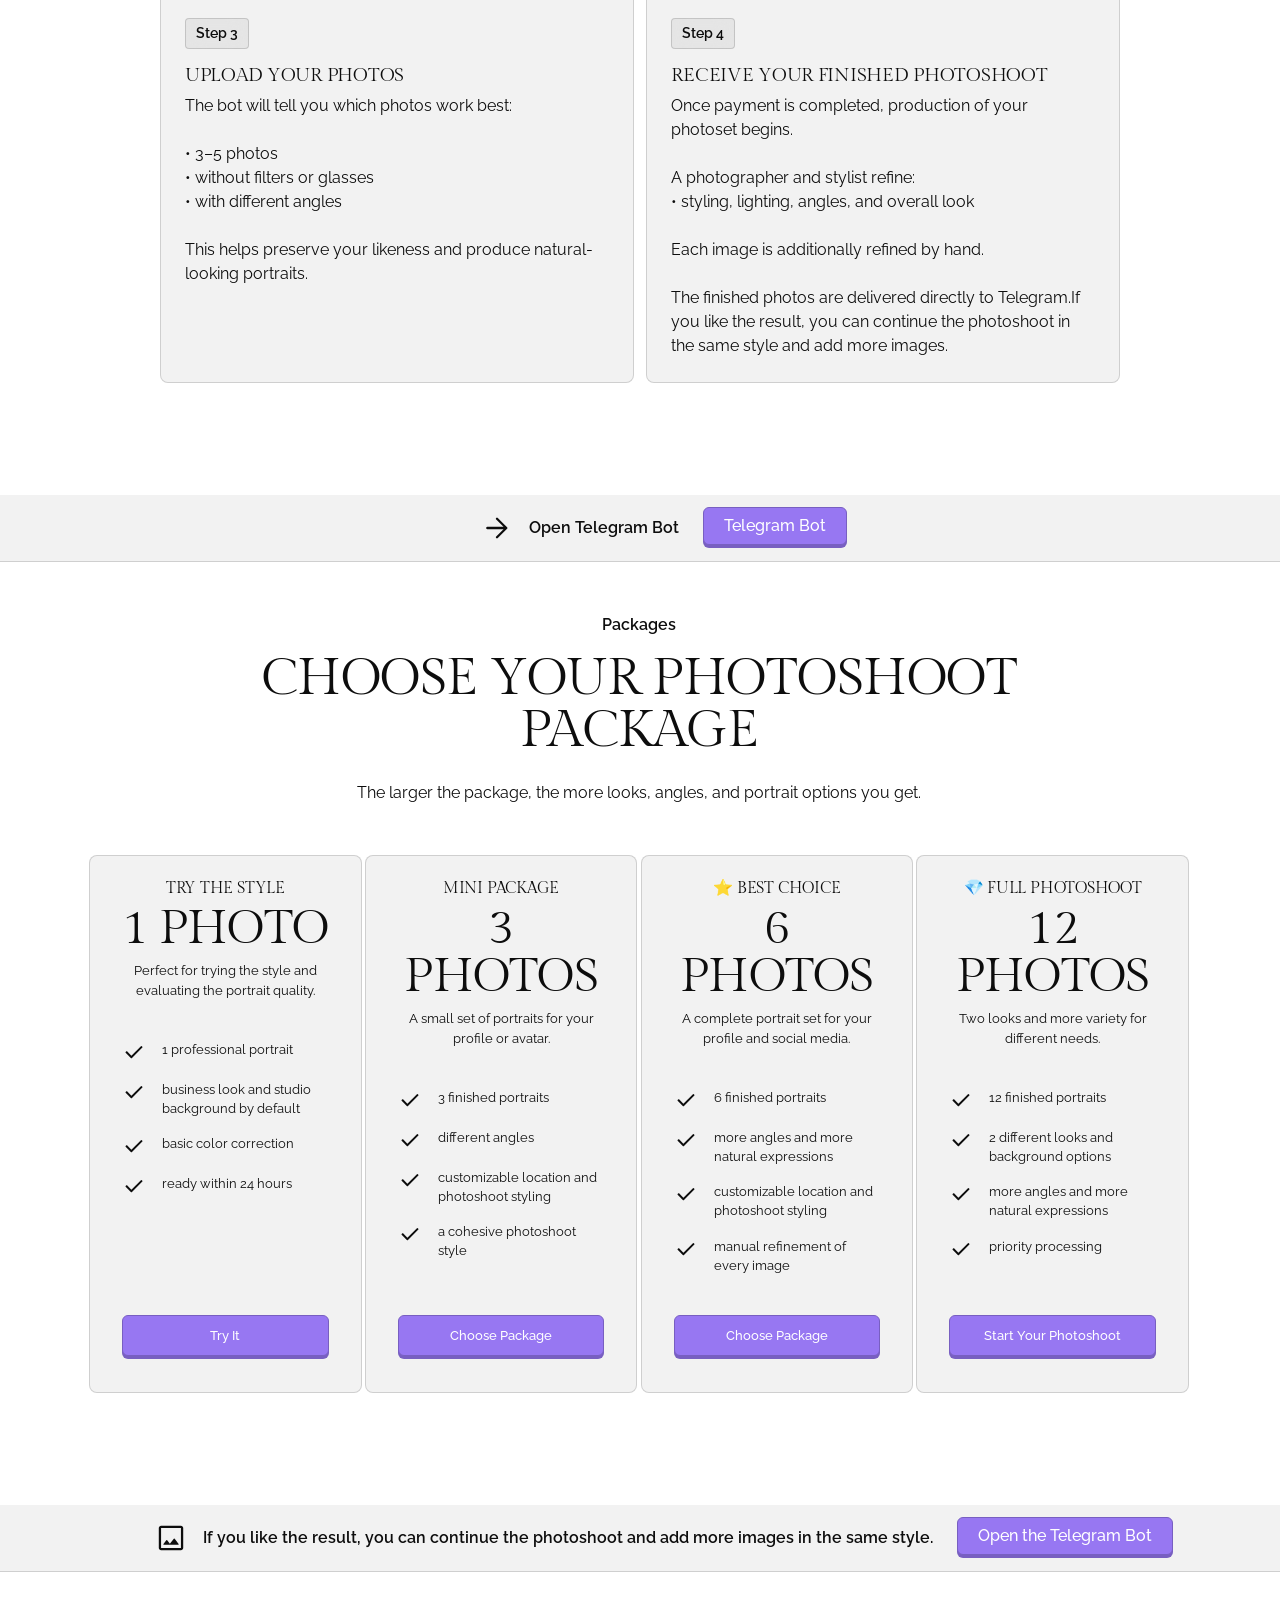
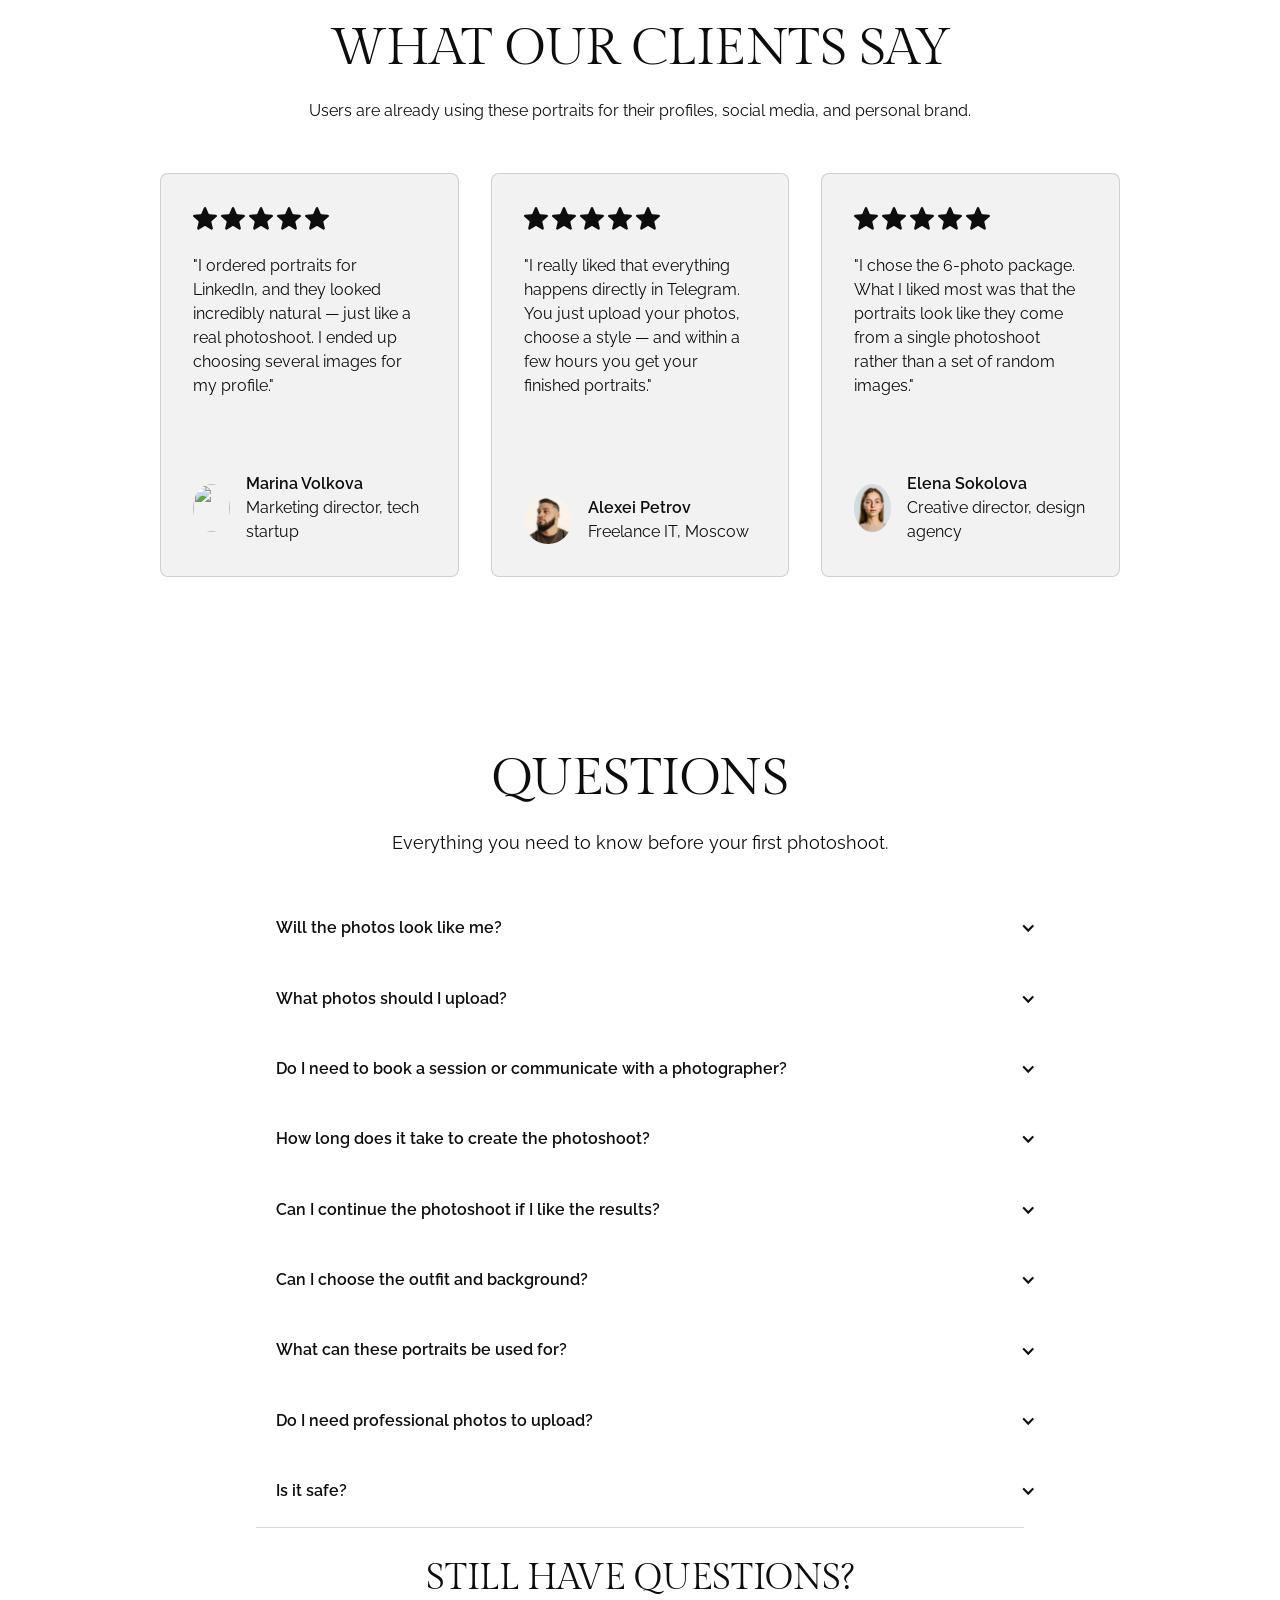
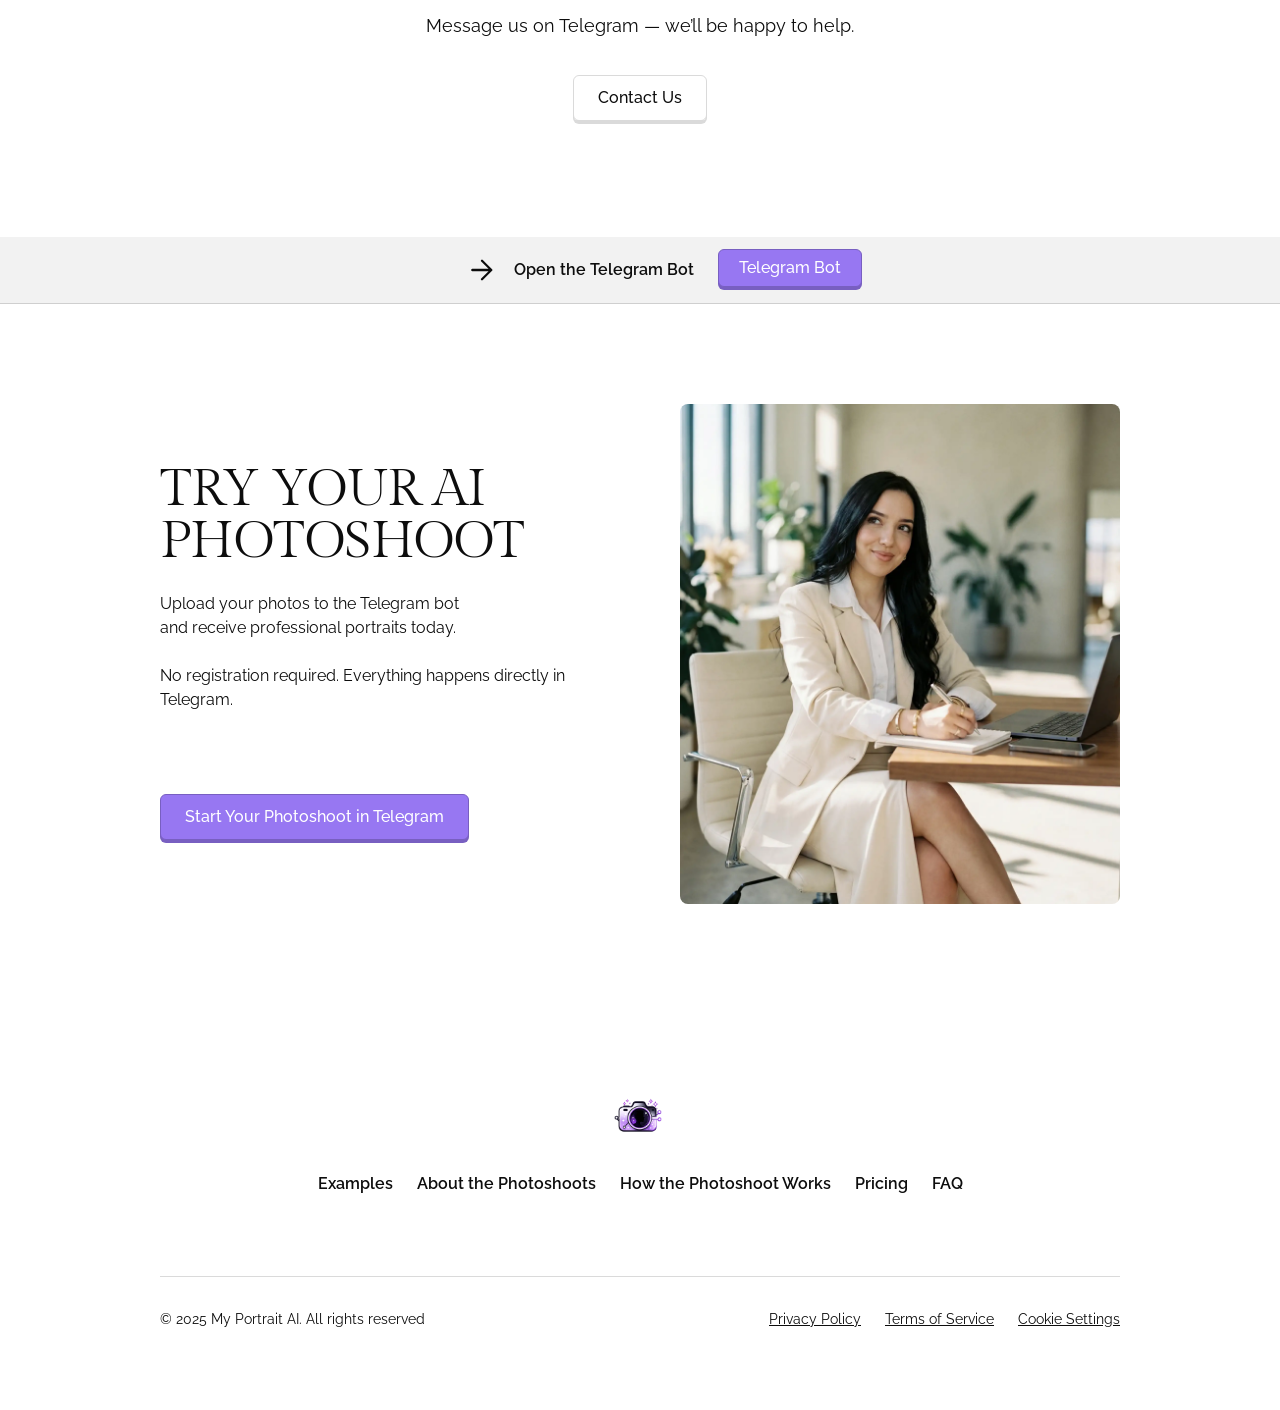
==== commit 4dced60d: "Update site favicons" ====
--- a/en/index.html
+++ b/en/index.html
@@ -50,8 +50,18 @@
             (n.className += t + "touch"));
       })(window, document);
     </script>
-    <link href="../icon.png" rel="shortcut icon" type="image/png" />
-    <link href="../icon.png" rel="apple-touch-icon" type="image/png" />
+    <link
+      href="../assets/favicon-32.png"
+      rel="icon"
+      sizes="32x32"
+      type="image/png"
+    />
+    <link
+      href="../assets/apple-touch-icon.png"
+      rel="apple-touch-icon"
+      sizes="180x180"
+      type="image/png"
+    />
     <!-- Keep this css code to improve the font quality-->
     <style>
       * {
